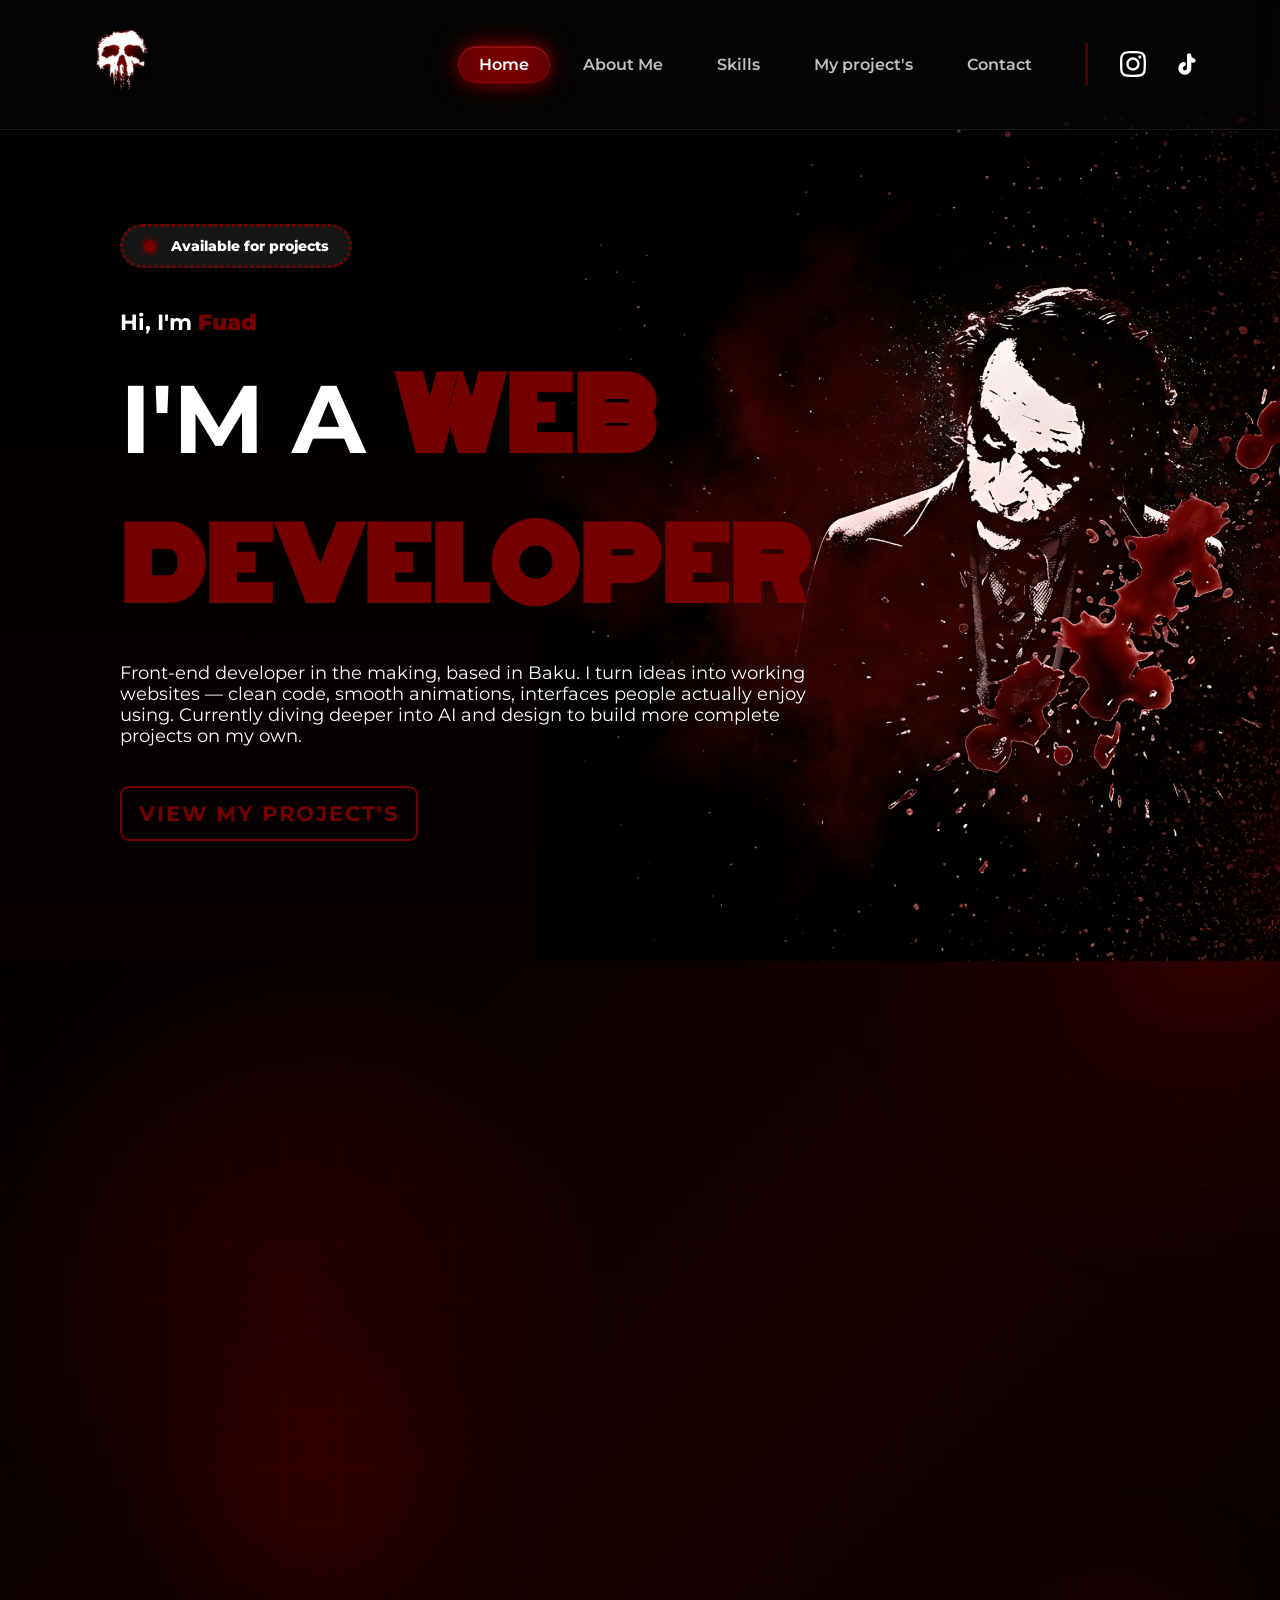
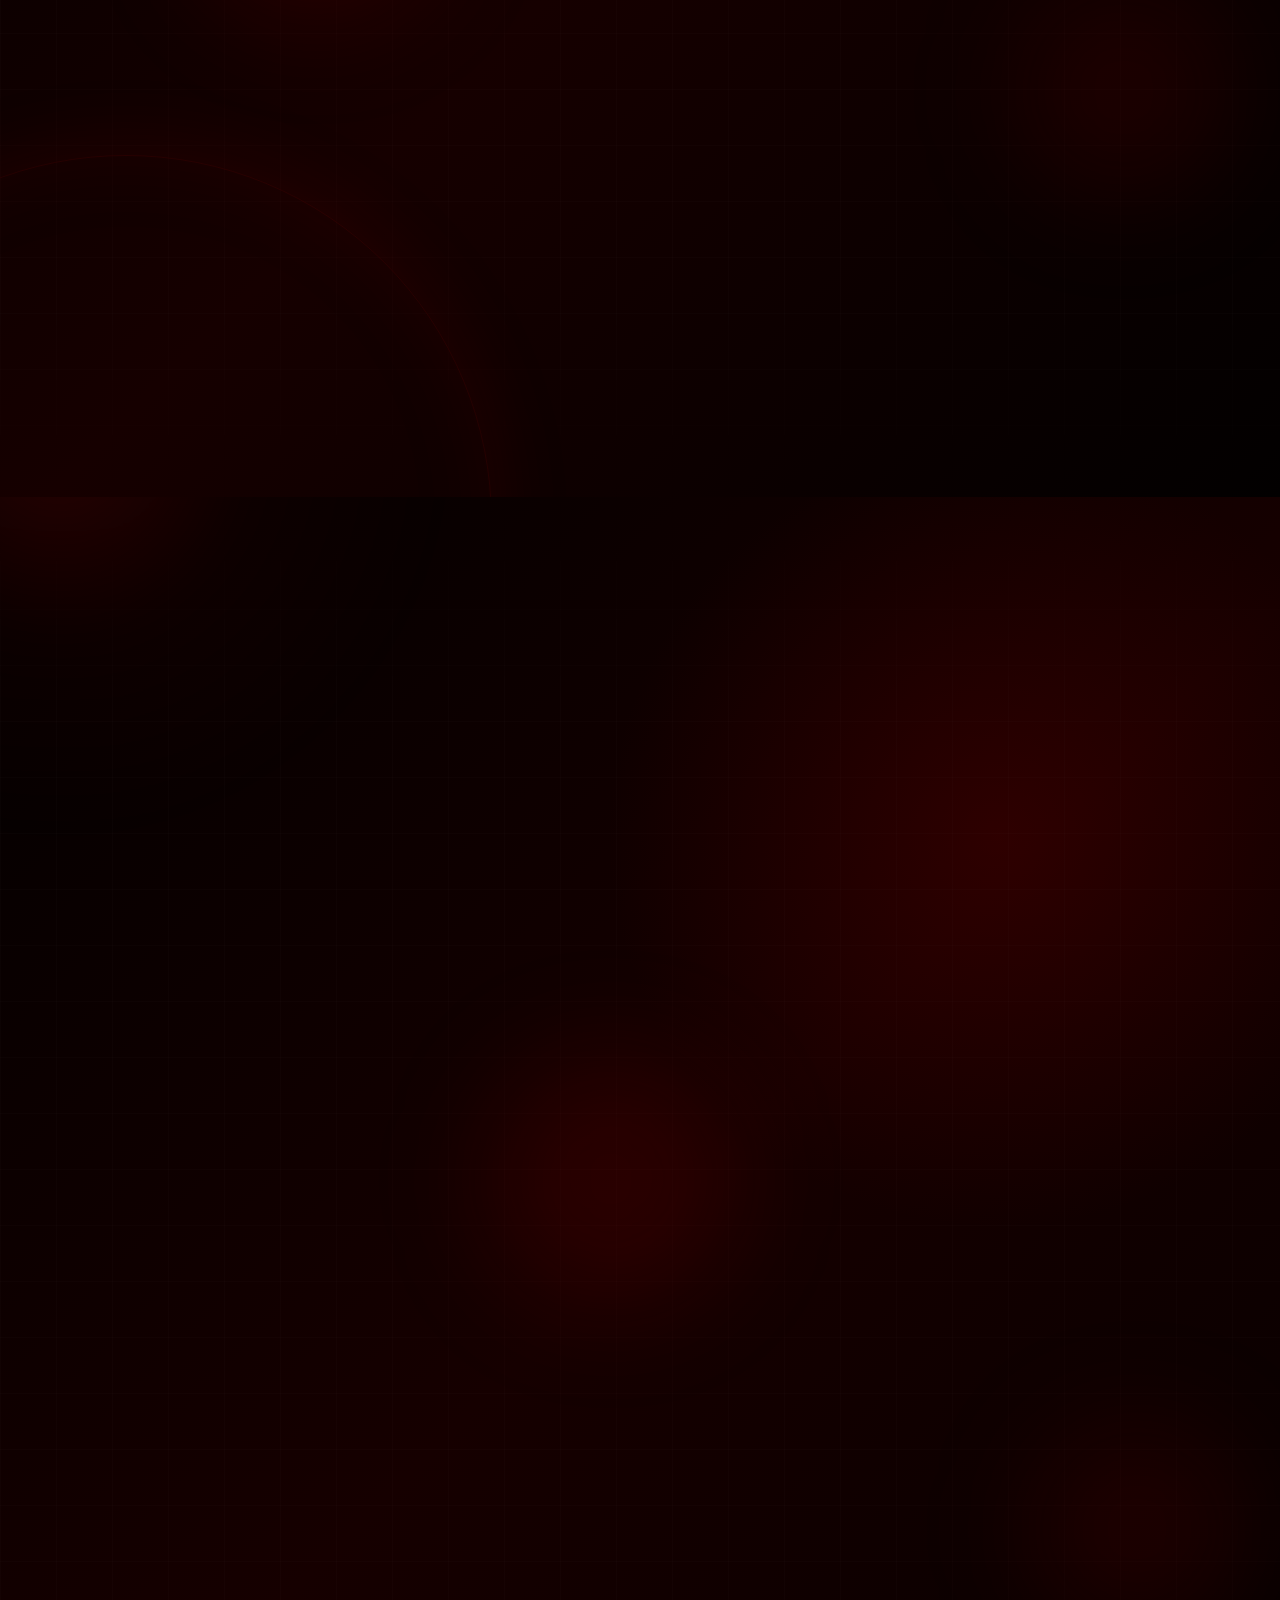
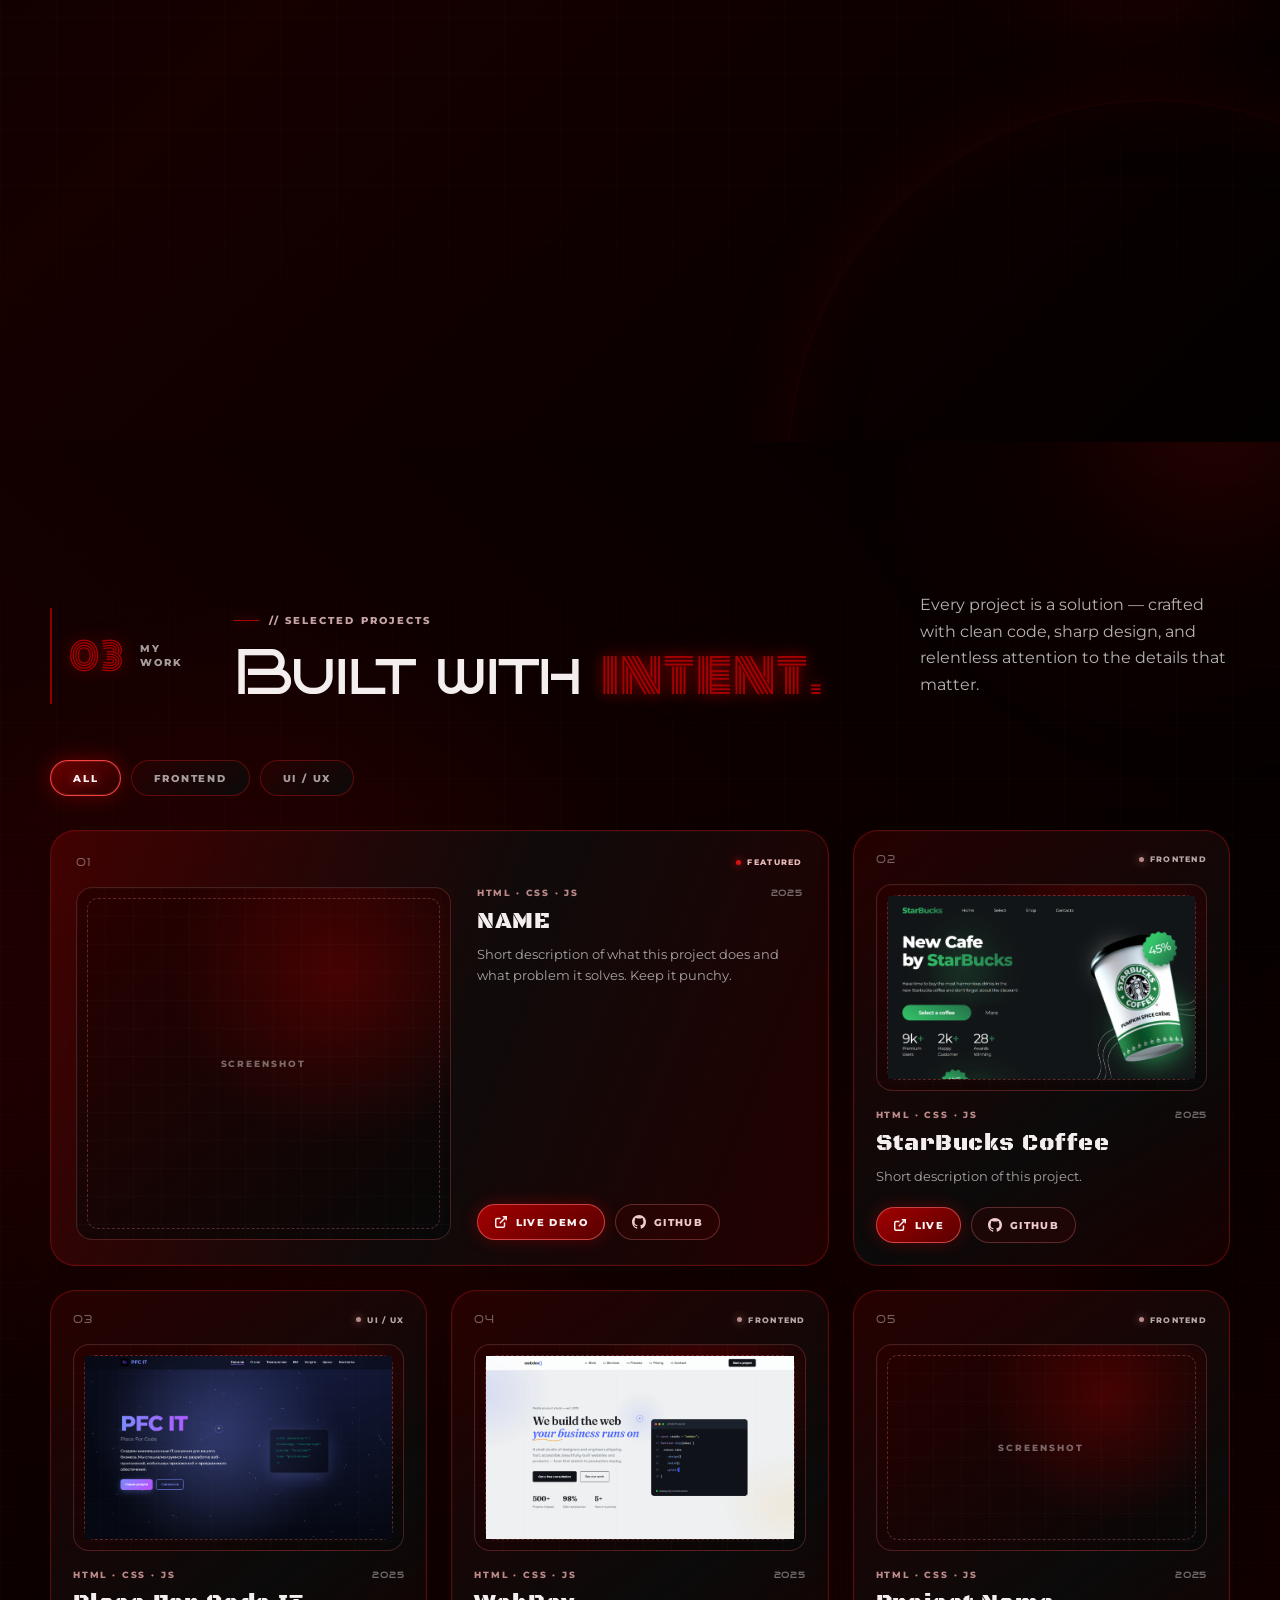
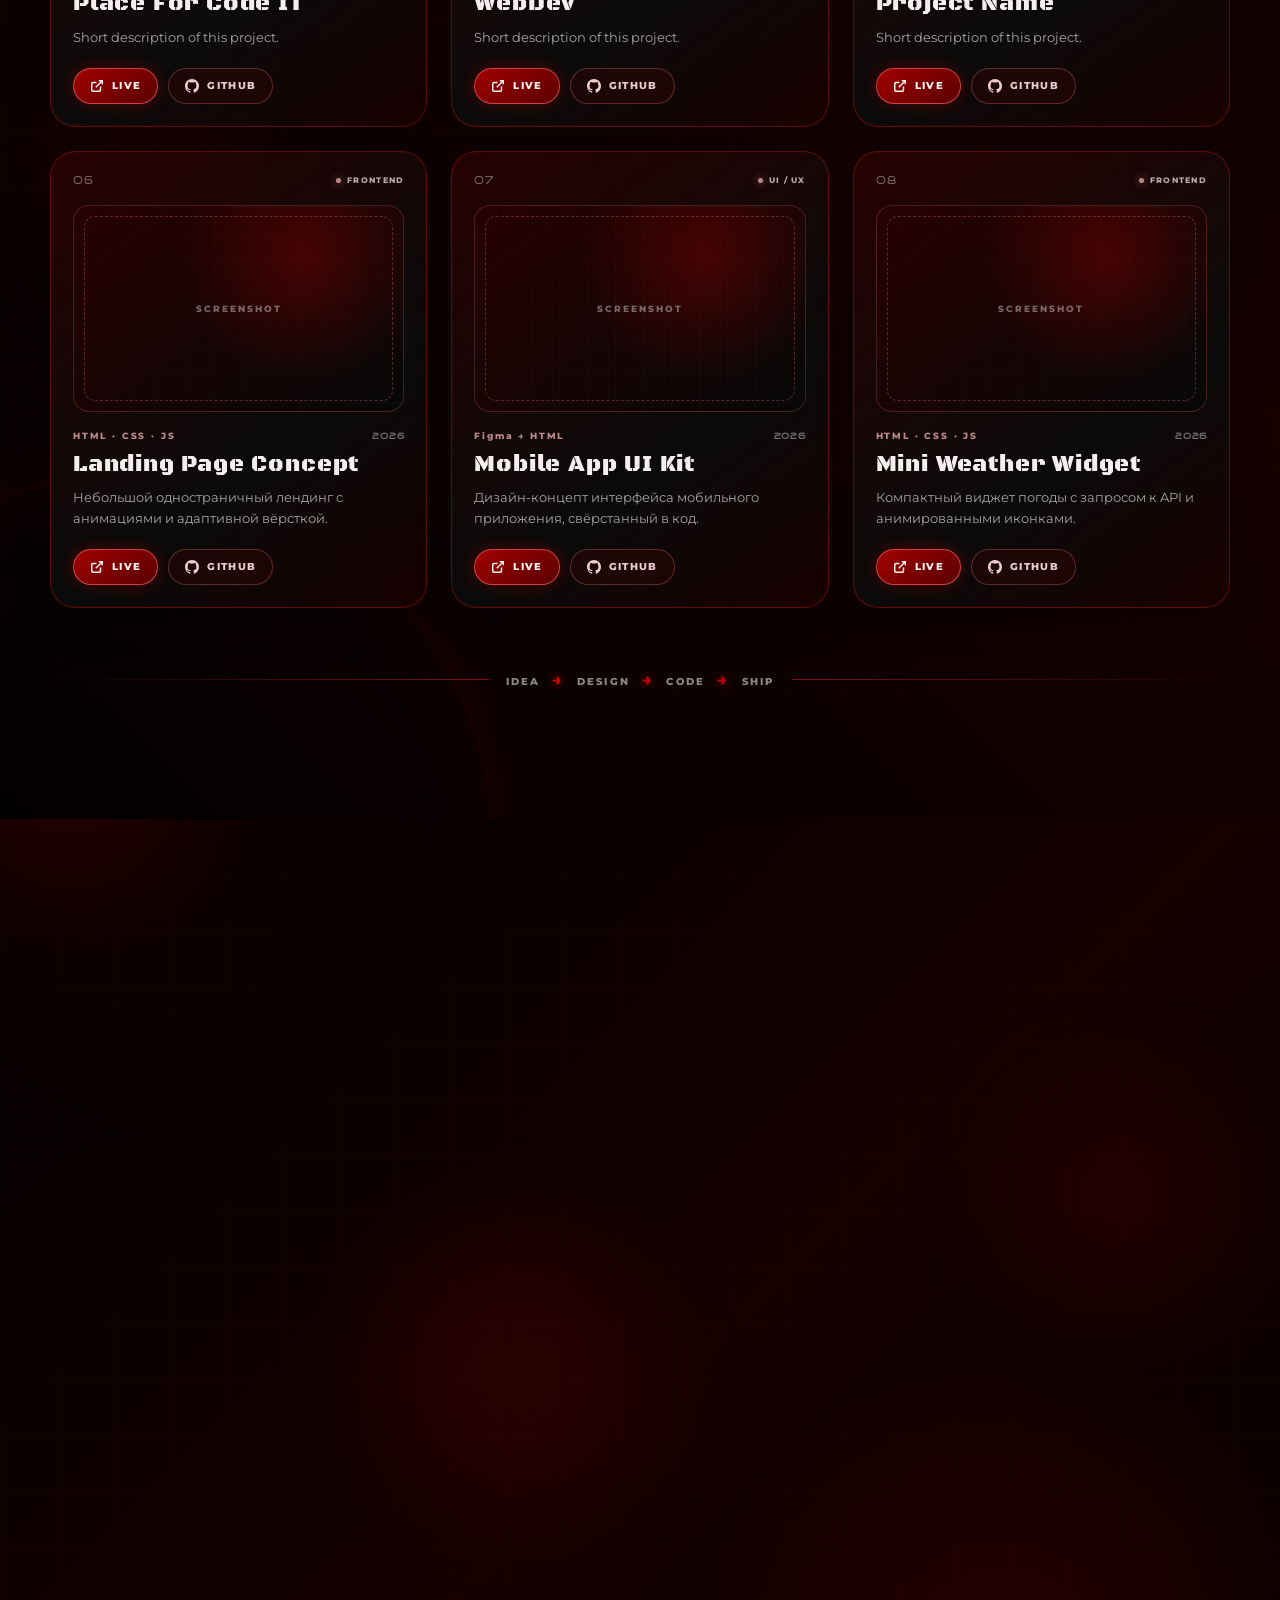
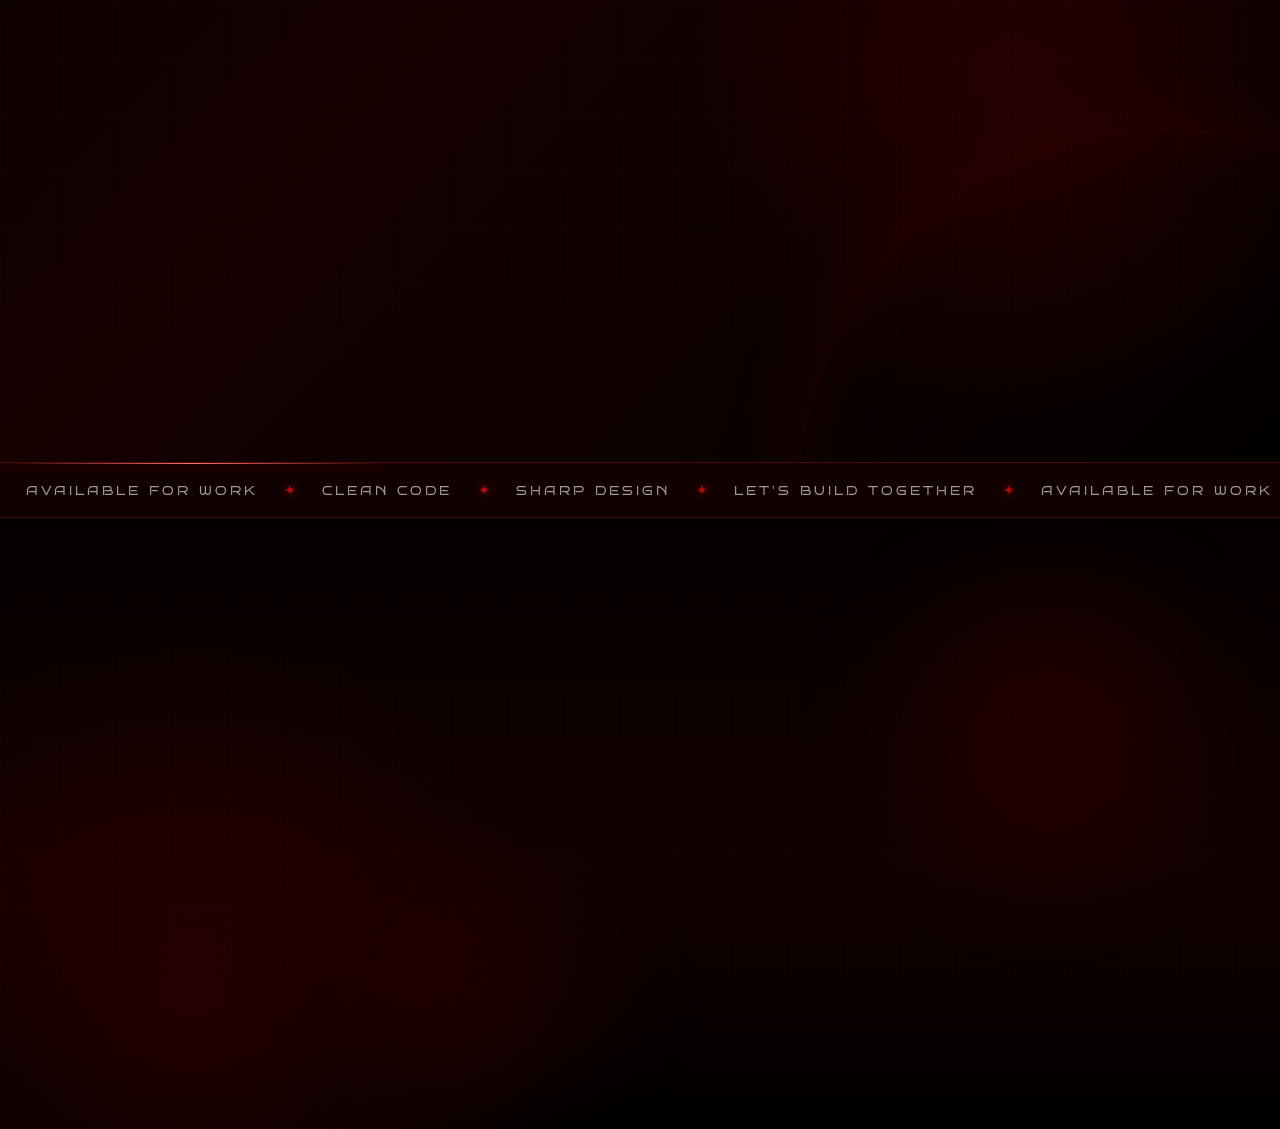
==== index.html @ 5684eac5 "+1 project" ====
<!DOCTYPE html>
<html lang="en">
<head>
    <meta charset="UTF-8">
    <script>
        (function(){
            try{
                var t = localStorage.getItem('site-theme');
                if(t === 'light') document.documentElement.classList.add('light-theme');
            }catch(e){}
        })();
    </script>
    <meta name="viewport" content="width=device-width, initial-scale=1.0">
    <link rel="stylesheet" href="style/index.css">
    <link rel="stylesheet" href="style/lang-switch.css">
    <link rel="stylesheet" href="style/theme-toggle.css">
    <link rel="icon" href="public/logo-h-no-bg-preview (carve.photos).png">
    <title>Fuad Alizade — Portfolio</title>
</head>
<body>
    <div class="cursor-ring is-hidden" aria-hidden="true"></div>
    <div class="cursor-dot is-hidden" aria-hidden="true"></div>

    <!-- HEADER -->
    <header>
        <div class="container">
            <div class="header-logo">
                <a href="#">
                    <img src="public/cherep (1).png" alt="Logo">
                </a>
            </div>
            <div class="header-links">
                <nav class="header-nav">
                    <ul>
                        <li><a href="#" class="nav-link active" data-i18n="nav.home">Home</a></li>
                        <li><a href="#about" class="nav-link" data-i18n="nav.about">About Me</a></li>
                        <li><a href="#skills" class="nav-link" data-i18n="nav.skills">Skills</a></li>
                        <li><a href="#projects" class="nav-link" data-i18n="nav.projects">My project's</a></li>
                        <li><a href="#contact" class="nav-link" data-i18n="nav.contact">Contact</a></li>
                    </ul>
                </nav>
                <div class="header-line"></div>

                <div class="header-sosial-media">
                    <a class="social-icon instagram" href="https://www.instagram.com/fuadws_aw/" aria-label="Instagram"></a>
                    <a class="social-icon tiktok" href="https://www.tiktok.com/@fuaddws_ws" aria-label="TikTok"></a>
                </div>
            </div>
            <!-- Burger button — mobile only -->
            <button class="burger" aria-label="Open menu" aria-expanded="false" aria-controls="mobile-drawer">
                <span class="burger__bar"></span>
                <span class="burger__bar"></span>
                <span class="burger__bar"></span>
            </button>
        </div>
    </header>

    <!-- Mobile backdrop -->
    <div class="mob-backdrop" aria-hidden="true"></div>

    <!-- Mobile drawer -->
    <nav id="mobile-drawer" class="mob-drawer" aria-label="Mobile navigation" aria-hidden="true">
        <!-- Drawer top: logo + name -->
        <div class="mob-drawer__head">
            <img src="public/cherep (1).png" alt="Logo" class="mob-drawer__logo">
            <div class="mob-drawer__identity">
                <span class="mob-drawer__name">FUAD ALIZADE</span>
                <span class="mob-drawer__role" data-i18n="role.webdev">WEB DEVELOPER</span>
            </div>
            <button class="mob-drawer__close" aria-label="Close menu">
                <span></span><span></span>
            </button>
        </div>

        <!-- Laser separator -->
        <div class="mob-drawer__sep" aria-hidden="true"></div>


        <!-- Nav links -->
        <ul class="mob-drawer__nav">
            <li><a href="#" class="mob-nav-link active" data-label="01" data-i18n="nav.home">Home</a></li>
            <li><a href="#about" class="mob-nav-link" data-label="02" data-i18n="nav.about">About Me</a></li>
            <li><a href="#skills" class="mob-nav-link" data-label="03" data-i18n="nav.skills">Skills</a></li>
            <li><a href="#projects" class="mob-nav-link" data-label="04" data-i18n="nav.projects">My Projects</a></li>
            <li><a href="#contact" class="mob-nav-link" data-label="05" data-i18n="nav.contact">Contact</a></li>
        </ul>

        <!-- Laser separator -->
        <div class="mob-drawer__sep" aria-hidden="true"></div>

        <!-- Socials -->
        <div class="mob-drawer__socials">
            <span class="mob-drawer__socials-label" data-i18n="socials.follow">FOLLOW ME</span>
            <div class="mob-drawer__socials-icons">
                <a href="https://www.instagram.com/fuadws_aw/" aria-label="Instagram" target="_blank" rel="noopener noreferrer">
                    <img src="./public/svg/instagram.svg" alt="">
                </a>
                <a href="https://www.tiktok.com/@fuaddws_ws" aria-label="TikTok" target="_blank" rel="noopener noreferrer">
                    <img src="./public/svg/tiktok.svg" alt="">
                </a>
            </div>
        </div>

        <!-- Corner decoration -->
        <div class="mob-drawer__corner" aria-hidden="true"></div>
    </nav>

    <!-- HERO SECTION -->
    <section id="home" class="im_fuad">
        <div class="container">
            <span id="available">
                <span id="red_cir"></span>
                <span data-i18n="hero.badge">Available for projects</span>
            </span>
            <div class="im_fuad_content">
                <div class="h1">
                    <p><span data-i18n="hero.greeting">Hi, I'm</span> <span id="red-text">Fuad</span></p>
                    <h1><span data-i18n="hero.role.prefix">I'M A</span> <span id="red-text" class="a" data-i18n="hero.role.title">WEB DEVELOPER</span></h1>
                </div>
                <div class="p">
                    <p data-i18n="hero.desc">
                        Front-end developer in the making, based in Baku. I turn ideas into working websites — clean code, smooth animations, interfaces people actually enjoy using. Currently diving deeper into AI and design to build more complete projects on my own.
                    </p>
                </div>
                <a href="#projects">
                    <div class="button" data-i18n="hero.btn">VIEW MY PROJECT'S</div>
                </a>
            </div>
        </div>
    </section>

    <!-- ABOUT SECTION (REDESIGNED TO MATCH SKILLS) -->
    <section id="about" class="about" aria-labelledby="about-title">
        <div class="about__grid" aria-hidden="true"></div>
        <div class="about__glow about__glow--one" aria-hidden="true"></div>
        <div class="about__glow about__glow--two" aria-hidden="true"></div>

        <div class="about__inner">
            <!-- Section Header -->
            <div class="about__heading about-reveal">
                <div class="about__chapter" aria-hidden="true">
                    <span>01</span>
                    <span data-i18n-html="about.chapter.title">ABOUT<br>ME</span>
                </div>

                <div class="about__heading-copy">
                    <p class="about__eyebrow"><i></i><span data-i18n="about.eyebrow">// BIOGRAPHY</span></p>
                    <h2 id="about-title" data-i18n-html="about.h2">Design, code <span>& craft.</span></h2>
                </div>

                <p class="about__intro" data-i18n="about.intro">
                    Passionate web developer focused on crafting highly interactive, modern, and visually striking interfaces with performance in mind.
                </p>
            </div>

            <!-- Showcase Grid -->
            <div class="about__showcase">
                <!-- Main Bio / Profile Reactor -->
                <article class="about__profile-card about-reveal" aria-label="Fuad's Profile Card">
                    <div class="about__profile-bar">
                        <span class="about__profile-name"><i></i>FUAD ALIZADE</span>
                        <span class="about__profile-status"><i></i><span data-i18n="status.online">ONLINE</span></span>
                    </div>

                    <div class="about__profile-body">
                        <div class="about__avatar-wrapper" aria-hidden="true">
                            <span class="about__orbit about__orbit--outer"><i></i></span>
                            <span class="about__orbit about__orbit--inner"><i></i></span>
                            <div class="about__avatar-img">
                                <img src="public/WhatsApp Image 2026-09-16 at 22.43.21.jpeg" alt="Fuad Alizade">
                            </div>
                        </div>

                        <div class="about__bio-text">
                            <h3 data-i18n-html="about.bio.h3">Hello, I'm <span>Fuad Alizade</span></h3>
                            <p data-i18n="about.bio.p">
                                I build digital products with clean structure, responsive design, and smooth interactions.
                                From frontend design systems to dynamic backend features, I focus on turning complex challenges into seamless experiences.
                            </p>
                            <div class="about__actions">
                                <a href="./assets/files/Fuad_Alizade_CV.pdf" 
                                download="Fuad_Alizade_CV.pdf"
                                class="about__btn about__btn--primary">
                                    <img src="public/svg/down.svg" alt="">
                                    <span data-i18n="about.btn.cv">Download CV</span>
                                </a>
                                <a href="#projects" class="about__btn about__btn--secondary">
                                    <img src="public/svg/html.svg" alt="">
                                    <span data-i18n="about.btn.projects">View Projects</span>
                                </a>
                            </div>
                        </div>
                    </div>

                    <div class="about__profile-footer">
                        <span><i></i><span data-i18n="loc.baku">BAKU, AZERBAIJAN</span></span>
                        <span data-i18n="about.footer.role">FULLSTACK CREATIVE</span>
                    </div>
                </article>

                <!-- Bento Stat Cards -->
                <div class="about__bento">
                    <article class="about-card about-card--projects about-reveal">
                        <div class="about-card__top">
                            <span class="about-card__number">01</span>
                            <span class="about-card__badge" data-i18n="badge.completed">COMPLETED</span>
                        </div>
                        <div class="about-card__content">
                            <div class="about-card__stat">5+</div>
                            <h3 data-i18n="about.card1.title">TOTAL PROJECTS</h3>
                            <p data-i18n="about.card1.desc">Innovative web solutions crafted with high attention to performance.</p>
                        </div>
                        <div class="about-card__icon">
                            <img src="./public/code.png" alt="Projects Code Icon">
                        </div>
                    </article>

                    <article class="about-card about-card--certs about-reveal">
                        <div class="about-card__top">
                            <span class="about-card__number">02</span>
                            <span class="about-card__badge" data-i18n="badge.verified">VERIFIED</span>
                        </div>
                        <div class="about-card__content">
                            <div class="about-card__stat">1+</div>
                            <h3 data-i18n="about.card2.title">CERTIFICATES</h3>
                            <p data-i18n="about.card2.desc">Validated technical skills and specialized training milestones.</p>
                        </div>
                        <div class="about-card__icon">
                            <img src="./public/dsotij.png" alt="Certificate Icon">
                        </div>
                    </article>

                    <article class="about-card about-card--exp about-reveal">
                        <div class="about-card__top">
                            <span class="about-card__number">03</span>
                            <span class="about-card__badge" data-i18n="badge.active">ACTIVE</span>
                        </div>
                        <div class="about-card__content">
                            <div class="about-card__stat">2+</div>
                            <h3 data-i18n="about.card3.title">YEARS EXPERIENCE</h3>
                            <p data-i18n="about.card3.desc">Continuous learning journey building real-world applications.</p>
                        </div>
                        <div class="about-card__icon">
                            <img src="./public/global-distribution.png" alt="Experience Icon">
                        </div>
                    </article>

                    <article class="about-card about-card--focus about-reveal">
                        <div class="about-card__top">
                            <span class="about-card__number">04</span>
                            <span class="about-card__badge" data-i18n="badge.corefocus">CORE FOCUS</span>
                        </div>
                        <div class="about-card__content">
                            <div class="about-card__stat">100%</div>
                            <h3 data-i18n="about.card4.title">UI / UX CRAFT</h3>
                            <p data-i18n="about.card4.desc">Driven by pixel precision, dark aesthetics, and seamless user flow.</p>
                        </div>
                        <span class="about-card__pulse-line" aria-hidden="true"></span>
                    </article>
                </div>
            </div>

            <!-- Closing Bar -->
            <div class="about__closing about-reveal">
                <span class="about__closing-line" aria-hidden="true"></span>
                <p><span data-i18n="about.closing.1">PASSION FOR DETAIL</span> <i>→</i> <span data-i18n="about.closing.2">PERFECT EXECUTION</span></p>
                <span class="about__closing-line" aria-hidden="true"></span>
            </div>
        </div>
    </section>

    <!-- SKILLS SECTION -->
    <section id="skills" class="skills" aria-labelledby="skills-title">
        <div class="skills__grid" aria-hidden="true"></div>
        <div class="skills__glow skills__glow--one" aria-hidden="true"></div>
        <div class="skills__glow skills__glow--two" aria-hidden="true"></div>

        <div class="skills__inner">
            <div class="skills__heading skills-reveal">
                <div class="skills__chapter" aria-hidden="true">
                    <span>02</span>
                    <span data-i18n-html="skills.chapter.title">MY<br>SKILLS</span>
                </div>

                <div class="skills__heading-copy">
                    <p class="skills__eyebrow"><i></i><span data-i18n="skills.eyebrow">// MY ARSENAL</span></p>
                    <h2 id="skills-title" data-i18n-html="skills.h2">Code with a <span>pulse.</span></h2>
                </div>

                <p class="skills__intro" data-i18n="skills.intro">
                    I blend clean frontend code, sharp visual thinking and AI-powered workflows
                    to turn an idea into an experience people remember.
                </p>
            </div>

            <div class="skills__showcase">
                <article class="skills__reactor skills-reveal" aria-label="Fuad's creative coding core">
                    <div class="skills__reactor-bar">
                        <span class="skills__reactor-name"><i></i>FUAD.DEV</span>
                        <span class="skills__reactor-status"><i></i><span data-i18n="skills.reactor.status">BUILD MODE</span></span>
                    </div>

                    <div class="skills__reactor-visual" aria-hidden="true">
                        <span class="skills__orbit skills__orbit--outer"><i></i></span>
                        <span class="skills__orbit skills__orbit--middle"><i></i></span>
                        <span class="skills__orbit skills__orbit--inner"><i></i></span>
                        <span class="skills__crosshair skills__crosshair--horizontal"></span>
                        <span class="skills__crosshair skills__crosshair--vertical"></span>
                        <div class="skills__core">
                            <span data-i18n="skills.core.creative">CREATIVE</span>
                            <strong data-i18n="skills.core.core">CORE</strong>
                            <small data-i18n="skills.core.small">always evolving</small>
                        </div>
                    </div>

                    <div class="skills__reactor-copy">
                        <p data-i18n="skills.reactor.copy">Making every pixel count.</p>
                        <span data-i18n="skills.reactor.tags">DESIGN <i>×</i> CODE <i>×</i> CURIOSITY</span>
                    </div>

                    <div class="skills__reactor-footer">
                        <span><i></i><span data-i18n="hero.badge">AVAILABLE FOR PROJECTS</span></span>
                        <span>EST. 2025</span>
                    </div>
                </article>

                <div class="skills__bento">
                    <article class="skill-card skill-card--frontend skills-reveal">
                        <div class="skill-card__top">
                            <span class="skill-card__number">01</span>
                            <span class="skill-card__state"><i></i><span data-i18n="badge.core">CORE</span></span>
                        </div>
                        <span class="skill-card__ghost" aria-hidden="true">&lt;/&gt;</span>
                        <div class="skill-card__content">
                            <p class="skill-card__eyebrow" data-i18n="skill.frontend.eyebrow">FRONTEND FOUNDATION</p>
                            <h3 data-i18n-html="skill.frontend.h3">Frontend built<br>to <span>feel alive.</span></h3>
                            <p class="skill-card__description" data-i18n="skill.frontend.desc">Semantic, responsive interfaces with a strong eye for the details.</p>
                        </div>
                        <ul class="skill-card__tags" aria-label="Frontend technologies">
                            <li>HTML</li>
                            <li>CSS</li>
                            <li>JAVASCRIPT</li>
                        </ul>
                    </article>

                    <article class="skill-card skill-card--javascript skills-reveal">
                        <div class="skill-card__top">
                            <span class="skill-card__number">02</span>
                            <span class="skill-card__mark">{ }</span>
                        </div>
                        <div class="skill-card__content">
                            <p class="skill-card__eyebrow" data-i18n="skill.js.eyebrow">INTERACTION</p>
                            <h3>JavaScript</h3>
                            <p class="skill-card__description" data-i18n="skill.js.desc">Adding motion, logic and those little moments that make a site click.</p>
                        </div>
                        <span class="skill-card__pulse-line" aria-hidden="true"></span>
                    </article>

                    <article class="skill-card skill-card--react skills-reveal">
                        <div class="skill-card__top">
                            <span class="skill-card__number">03</span>
                            <span class="skill-card__state"><i></i><span data-i18n="badge.active">ACTIVE</span></span>
                        </div>
                        <div class="skill-card__atom" aria-hidden="true"><i></i><i></i><i></i><b></b></div>
                        <div class="skill-card__content">
                            <p class="skill-card__eyebrow" data-i18n="skill.react.eyebrow">MODERN STACK</p>
                            <h3>React <span>+</span> Next.js</h3>
                            <p class="skill-card__description" data-i18n="skill.react.desc">Component-first web experiences built to scale with the idea.</p>
                        </div>
                    </article>

                    <article class="skill-card skill-card--ai skills-reveal">
                        <div class="skill-card__top">
                            <span class="skill-card__number">04</span>
                            <span class="skill-card__mark">✦</span>
                        </div>
                        <div class="skill-card__ai-spark" aria-hidden="true"><i></i><i></i><i></i></div>
                        <div class="skill-card__content">
                            <p class="skill-card__eyebrow" data-i18n="skill.ai.eyebrow">SMART WORKFLOW</p>
                            <h3 data-i18n-html="skill.ai.h3">AI tools,<br><span>real taste.</span></h3>
                            <p class="skill-card__description" data-i18n="skill.ai.desc">Research, ideas and faster prototypes — guided by human judgement.</p>
                        </div>
                    </article>

                    <article class="skill-card skill-card--python skills-reveal">
                        <div class="skill-card__top">
                            <span class="skill-card__number">05</span>
                            <span class="skill-card__state skill-card__state--learning"><i></i><span data-i18n="badge.growing">GROWING</span></span>
                        </div>
                        <div class="skill-card__terminal" aria-hidden="true">
                            <span>&gt; learn()</span>
                            <span>&gt; build()</span>
                            <span>&gt; repeat<span class="skill-card__cursor">_</span></span>
                        </div>
                        <div class="skill-card__content">
                            <p class="skill-card__eyebrow" data-i18n="skill.python.eyebrow">FOUNDATIONS</p>
                            <h3>Python</h3>
                            <p class="skill-card__description" data-i18n="skill.python.desc">Exploring scripting and automation one useful project at a time.</p>
                        </div>
                    </article>

                    <article class="skill-card skill-card--craft skills-reveal">
                        <div class="skill-card__top">
                            <span class="skill-card__number">06</span>
                            <span class="skill-card__state"><i></i><span data-i18n="badge.obsession">OBSESSION</span></span>
                        </div>
                        <span class="skill-card__craft-lines" aria-hidden="true">
                            <span></span><span></span><span></span><span></span><span></span>
                        </span>
                        <div class="skill-card__content">
                            <p class="skill-card__eyebrow" data-i18n="skill.craft.eyebrow">THE EXTRA EDGE</p>
                            <h3 data-i18n-html="skill.craft.h3">UI craft <span>&amp;</span><br>responsive thinking.</h3>
                            <p class="skill-card__description" data-i18n="skill.craft.desc">Because great work should look intentional on every screen.</p>
                        </div>
                        <span class="skill-card__signature" data-i18n="skill.craft.signature">DETAILS MATTER</span>
                    </article>
                </div>
            </div>

            <div class="skills__closing skills-reveal">
                <span class="skills__closing-line" aria-hidden="true"></span>
                <p><span data-i18n="skills.closing.1">FROM IDEA</span> <i>→</i> <span data-i18n="skills.closing.2">TO INTERFACE</span></p>
                <span class="skills__closing-line" aria-hidden="true"></span>
            </div>
        </div>
    </section>

    <!-- PROJECTS SECTION -->
    <section id="projects" class="projects" aria-labelledby="projects-title">
        <div class="projects__grid" aria-hidden="true"></div>
        <div class="projects__glow projects__glow--one" aria-hidden="true"></div>
        <div class="projects__glow projects__glow--two" aria-hidden="true"></div>

        <div class="projects__inner">
            <!-- Section Heading -->
            <div class="projects__heading projects-reveal">
                <div class="projects__chapter" aria-hidden="true">
                    <span>03</span>
                    <span data-i18n-html="projects.chapter.title">MY<br>WORK</span>
                </div>

                <div class="projects__heading-copy">
                    <p class="projects__eyebrow"><i></i><span data-i18n="projects.eyebrow">// SELECTED PROJECTS</span></p>
                    <h2 id="projects-title" data-i18n-html="projects.h2">Built with <span>intent.</span></h2>
                </div>

                <p class="projects__intro" data-i18n="projects.intro">
                    Every project is a solution — crafted with clean code, sharp design, and relentless attention to the details that matter.
                </p>
            </div>

            <!-- Filter Bar -->
            <div class="projects__filters projects-reveal" role="group" aria-label="Filter projects">
                <button class="proj-filter active" data-filter="all" data-i18n="filter.all">ALL</button>
                <button class="proj-filter" data-filter="frontend" data-i18n="filter.frontend">FRONTEND</button>
                <button class="proj-filter" data-filter="ui" data-i18n="filter.ui">UI / UX</button>
            </div>

            <!-- Cards grid -->
            <div class="projects__bento">

                <!-- ── FEATURED card (big) ── -->
                <article class="proj-card proj-card--featured projects-reveal" data-category="fullstack" aria-label="Featured project">
                    <div class="proj-card__label">
                        <span class="proj-card__number">01</span>
                        <span class="proj-card__badge"><i></i><span data-i18n="badge.featured">FEATURED</span></span>
                    </div>

                    <div class="proj-card__thumb" aria-hidden="true">
                        <!-- Replace src with your screenshot -->
                        <div class="proj-card__thumb-placeholder">
                            <span data-i18n="projects.screenshot">
                                SCREENSHOT
                            </span>
                        </div>
                        <div class="proj-card__scan" aria-hidden="true"></div>
                    </div>

                    <div class="proj-card__body">
                        <div class="proj-card__meta">
                            <span class="proj-card__stack">HTML · CSS · JS</span>
                            <span class="proj-card__year">2025</span>
                        </div>
                        <h3 data-i18n="projects.featured.name">NAME</h3>
                        <p data-i18n="projects.featured.desc">Short description of what this project does and what problem it solves. Keep it punchy.</p>
                        <div class="proj-card__actions">
                            <a href="" class="proj-card__btn proj-card__btn--primary" target="_blank" rel="noopener">
                                <svg width="14" height="14" viewBox="0 0 24 24" fill="none" stroke="currentColor" stroke-width="2.5"><path d="M18 13v6a2 2 0 0 1-2 2H5a2 2 0 0 1-2-2V8a2 2 0 0 1 2-2h6"/><polyline points="15 3 21 3 21 9"/><line x1="10" y1="14" x2="21" y2="3"/></svg>
                                <span data-i18n="btn.livedemo">Live Demo</span>
                            </a>
                            <a href="" class="proj-card__btn proj-card__btn--ghost" target="_blank" rel="noopener">
                                <svg width="14" height="14" viewBox="0 0 24 24" fill="currentColor"><path d="M12 0C5.37 0 0 5.37 0 12c0 5.3 3.438 9.8 8.205 11.385.6.113.82-.258.82-.577 0-.285-.01-1.04-.015-2.04-3.338.724-4.042-1.61-4.042-1.61-.546-1.385-1.335-1.755-1.335-1.755-1.087-.744.084-.729.084-.729 1.205.084 1.838 1.236 1.838 1.236 1.07 1.835 2.809 1.305 3.495.998.108-.776.417-1.305.76-1.605-2.665-.3-5.466-1.332-5.466-5.93 0-1.31.465-2.38 1.235-3.22-.135-.303-.54-1.523.105-3.176 0 0 1.005-.322 3.3 1.23.96-.267 1.98-.399 3-.405 1.02.006 2.04.138 3 .405 2.28-1.552 3.285-1.23 3.285-1.23.645 1.653.24 2.873.12 3.176.765.84 1.23 1.91 1.23 3.22 0 4.61-2.805 5.625-5.475 5.92.42.36.81 1.096.81 2.22 0 1.606-.015 2.896-.015 3.286 0 .315.21.69.825.57C20.565 21.795 24 17.295 24 12c0-6.63-5.37-12-12-12z"/></svg>
                                GitHub
                            </a>
                        </div>
                    </div>
                </article>

                <!-- ── Regular card 02 ── -->
                <article class="proj-card projects-reveal" data-category="frontend" aria-label="Project 2">
                    <div class="proj-card__label">
                        <span class="proj-card__number">02</span>
                        <span class="proj-card__badge proj-card__badge--dim"><i></i><span data-i18n="filter.frontend">FRONTEND</span></span>
                    </div>
                    <div class="proj-card__thumb" aria-hidden="true">
                        <div class="proj-card__thumb-placeholder"><span>
                            <img src="./public/StarBucks-Coffee_Project.png" alt="">
                        </span></div>
                        <div class="proj-card__scan"></div>
                    </div>
                    <div class="proj-card__body">
                        <div class="proj-card__meta">
                            <span class="proj-card__stack">HTML · CSS · JS</span>
                            <span class="proj-card__year">2025</span>
                        </div>
                        <h3>StarBucks Coffee</h3>
                        <p data-i18n="projects.card.desc.generic">Short description of this project.</p>
                        <div class="proj-card__actions">
                            <a href="https://star-bucks-coffee.vercel.app" class="proj-card__btn proj-card__btn--primary" target="_blank" rel="noopener">
                                <svg width="14" height="14" viewBox="0 0 24 24" fill="none" stroke="currentColor" stroke-width="2.5"><path d="M18 13v6a2 2 0 0 1-2 2H5a2 2 0 0 1-2-2V8a2 2 0 0 1 2-2h6"/><polyline points="15 3 21 3 21 9"/><line x1="10" y1="14" x2="21" y2="3"/></svg>
                                <span data-i18n="btn.live">Live</span>
                            </a>
                            <a href="https://github.com/fuad2011957/StarBucks-Coffee" class="proj-card__btn proj-card__btn--ghost" target="_blank" rel="noopener">
                                <svg width="14" height="14" viewBox="0 0 24 24" fill="currentColor"><path d="M12 0C5.37 0 0 5.37 0 12c0 5.3 3.438 9.8 8.205 11.385.6.113.82-.258.82-.577 0-.285-.01-1.04-.015-2.04-3.338.724-4.042-1.61-4.042-1.61-.546-1.385-1.335-1.755-1.335-1.755-1.087-.744.084-.729.084-.729 1.205.084 1.838 1.236 1.838 1.236 1.07 1.835 2.809 1.305 3.495.998.108-.776.417-1.305.76-1.605-2.665-.3-5.466-1.332-5.466-5.93 0-1.31.465-2.38 1.235-3.22-.135-.303-.54-1.523.105-3.176 0 0 1.005-.322 3.3 1.23.96-.267 1.98-.399 3-.405 1.02.006 2.04.138 3 .405 2.28-1.552 3.285-1.23 3.285-1.23.645 1.653.24 2.873.12 3.176.765.84 1.23 1.91 1.23 3.22 0 4.61-2.805 5.625-5.475 5.92.42.36.81 1.096.81 2.22 0 1.606-.015 2.896-.015 3.286 0 .315.21.69.825.57C20.565 21.795 24 17.295 24 12c0-6.63-5.37-12-12-12z"/></svg>
                                GitHub
                            </a>
                        </div>
                    </div>
                </article>

                <!-- ── Regular card 03 ── -->
                <article class="proj-card projects-reveal" data-category="frontend" aria-label="Project 3">
                    <div class="proj-card__label">
                        <span class="proj-card__number">03</span>
                        <span class="proj-card__badge proj-card__badge--dim"><i></i><span data-i18n="filter.ui">UI / UX</span></span>
                    </div>
                    <div class="proj-card__thumb" aria-hidden="true">
                        <div class="proj-card__thumb-placeholder"><span><img src="./public/PFC_IT.png" alt=""></span></div>
                        <div class="proj-card__scan"></div>
                    </div>
                    <div class="proj-card__body">
                        <div class="proj-card__meta">
                            <span class="proj-card__stack">HTML · CSS · JS</span>
                            <span class="proj-card__year">2025</span>
                        </div>
                        <h3>Place For Code IT</h3>
                        <p data-i18n="projects.card.desc.generic">Short description of this project.</p>
                        <div class="proj-card__actions">
                            <a href="https://place-for-code-it-company.vercel.app" class="proj-card__btn proj-card__btn--primary" target="_blank" rel="noopener">
                                <svg width="14" height="14" viewBox="0 0 24 24" fill="none" stroke="currentColor" stroke-width="2.5"><path d="M18 13v6a2 2 0 0 1-2 2H5a2 2 0 0 1-2-2V8a2 2 0 0 1 2-2h6"/><polyline points="15 3 21 3 21 9"/><line x1="10" y1="14" x2="21" y2="3"/></svg>
                                <span data-i18n="btn.live">Live</span>
                            </a>
                            <a href="https://github.com/fuad2011957/Place-For-Code-IT-Company" class="proj-card__btn proj-card__btn--ghost" target="_blank" rel="noopener">
                                <svg width="14" height="14" viewBox="0 0 24 24" fill="currentColor"><path d="M12 0C5.37 0 0 5.37 0 12c0 5.3 3.438 9.8 8.205 11.385.6.113.82-.258.82-.577 0-.285-.01-1.04-.015-2.04-3.338.724-4.042-1.61-4.042-1.61-.546-1.385-1.335-1.755-1.335-1.755-1.087-.744.084-.729.084-.729 1.205.084 1.838 1.236 1.838 1.236 1.07 1.835 2.809 1.305 3.495.998.108-.776.417-1.305.76-1.605-2.665-.3-5.466-1.332-5.466-5.93 0-1.31.465-2.38 1.235-3.22-.135-.303-.54-1.523.105-3.176 0 0 1.005-.322 3.3 1.23.96-.267 1.98-.399 3-.405 1.02.006 2.04.138 3 .405 2.28-1.552 3.285-1.23 3.285-1.23.645 1.653.24 2.873.12 3.176.765.84 1.23 1.91 1.23 3.22 0 4.61-2.805 5.625-5.475 5.92.42.36.81 1.096.81 2.22 0 1.606-.015 2.896-.015 3.286 0 .315.21.69.825.57C20.565 21.795 24 17.295 24 12c0-6.63-5.37-12-12-12z"/></svg>
                                GitHub
                            </a>
                        </div>
                    </div>
                </article>
                <article class="proj-card projects-reveal" data-category="frontend" aria-label="Project 3">
                    <div class="proj-card__label">
                        <span class="proj-card__number">04</span>
                        <span class="proj-card__badge proj-card__badge--dim"><i></i><span data-i18n="filter.frontend">UI / UX</span></span>
                    </div>
                    <div class="proj-card__thumb" aria-hidden="true">
                        <div class="proj-card__thumb-placeholder"><span><img src="./public/WebDev.png" alt=""></span></div>
                        <div class="proj-card__scan"></div>
                    </div>
                    <div class="proj-card__body">
                        <div class="proj-card__meta">
                            <span class="proj-card__stack">HTML · CSS · JS</span>
                            <span class="proj-card__year">2025</span>
                        </div>
                        <h3>WebDev</h3>
                        <p data-i18n="projects.card.desc.generic">Short description of this project.</p>
                        <div class="proj-card__actions">
                            <a href="https://web-dev-site-lime.vercel.app" class="proj-card__btn proj-card__btn--primary" target="_blank" rel="noopener">
                                <svg width="14" height="14" viewBox="0 0 24 24" fill="none" stroke="currentColor" stroke-width="2.5"><path d="M18 13v6a2 2 0 0 1-2 2H5a2 2 0 0 1-2-2V8a2 2 0 0 1 2-2h6"/><polyline points="15 3 21 3 21 9"/><line x1="10" y1="14" x2="21" y2="3"/></svg>
                                <span data-i18n="btn.live">Live</span>
                            </a>
                            <a href="https://github.com/fuad2011957/WebDev" class="proj-card__btn proj-card__btn--ghost" target="_blank" rel="noopener">
                                <svg width="14" height="14" viewBox="0 0 24 24" fill="currentColor"><path d="M12 0C5.37 0 0 5.37 0 12c0 5.3 3.438 9.8 8.205 11.385.6.113.82-.258.82-.577 0-.285-.01-1.04-.015-2.04-3.338.724-4.042-1.61-4.042-1.61-.546-1.385-1.335-1.755-1.335-1.755-1.087-.744.084-.729.084-.729 1.205.084 1.838 1.236 1.838 1.236 1.07 1.835 2.809 1.305 3.495.998.108-.776.417-1.305.76-1.605-2.665-.3-5.466-1.332-5.466-5.93 0-1.31.465-2.38 1.235-3.22-.135-.303-.54-1.523.105-3.176 0 0 1.005-.322 3.3 1.23.96-.267 1.98-.399 3-.405 1.02.006 2.04.138 3 .405 2.28-1.552 3.285-1.23 3.285-1.23.645 1.653.24 2.873.12 3.176.765.84 1.23 1.91 1.23 3.22 0 4.61-2.805 5.625-5.475 5.92.42.36.81 1.096.81 2.22 0 1.606-.015 2.896-.015 3.286 0 .315.21.69.825.57C20.565 21.795 24 17.295 24 12c0-6.63-5.37-12-12-12z"/></svg>
                                GitHub
                            </a>
                        </div>
                    </div>
                </article>

            

                <!-- ── Regular card 05 ── -->
                <article class="proj-card projects-reveal" data-category="frontend" aria-label="Project 5">
                    <div class="proj-card__label">
                        <span class="proj-card__number">05</span>
                        <span class="proj-card__badge proj-card__badge--dim"><i></i><span data-i18n="filter.frontend">FRONTEND</span></span>
                    </div>
                    <div class="proj-card__thumb" aria-hidden="true">
                        <div class="proj-card__thumb-placeholder"><span data-i18n="projects.screenshot">SCREENSHOT</span></div>
                        <div class="proj-card__scan"></div>
                    </div>
                    <div class="proj-card__body">
                        <div class="proj-card__meta">
                            <span class="proj-card__stack">HTML · CSS · JS</span>
                            <span class="proj-card__year">2025</span>
                        </div>
                        <h3 data-i18n="projects.card.name.generic">Project Name</h3>
                        <p data-i18n="projects.card.desc.generic">Short description of this project.</p>
                        <div class="proj-card__actions">
                            <a href="#" class="proj-card__btn proj-card__btn--primary" target="_blank" rel="noopener">
                                <svg width="14" height="14" viewBox="0 0 24 24" fill="none" stroke="currentColor" stroke-width="2.5"><path d="M18 13v6a2 2 0 0 1-2 2H5a2 2 0 0 1-2-2V8a2 2 0 0 1 2-2h6"/><polyline points="15 3 21 3 21 9"/><line x1="10" y1="14" x2="21" y2="3"/></svg>
                                <span data-i18n="btn.live">Live</span>
                            </a>
                            <a href="#" class="proj-card__btn proj-card__btn--ghost" target="_blank" rel="noopener">
                                <svg width="14" height="14" viewBox="0 0 24 24" fill="currentColor"><path d="M12 0C5.37 0 0 5.37 0 12c0 5.3 3.438 9.8 8.205 11.385.6.113.82-.258.82-.577 0-.285-.01-1.04-.015-2.04-3.338.724-4.042-1.61-4.042-1.61-.546-1.385-1.335-1.755-1.335-1.755-1.087-.744.084-.729.084-.729 1.205.084 1.838 1.236 1.838 1.236 1.07 1.835 2.809 1.305 3.495.998.108-.776.417-1.305.76-1.605-2.665-.3-5.466-1.332-5.466-5.93 0-1.31.465-2.38 1.235-3.22-.135-.303-.54-1.523.105-3.176 0 0 1.005-.322 3.3 1.23.96-.267 1.98-.399 3-.405 1.02.006 2.04.138 3 .405 2.28-1.552 3.285-1.23 3.285-1.23.645 1.653.24 2.873.12 3.176.765.84 1.23 1.91 1.23 3.22 0 4.61-2.805 5.625-5.475 5.92.42.36.81 1.096.81 2.22 0 1.606-.015 2.896-.015 3.286 0 .315.21.69.825.57C20.565 21.795 24 17.295 24 12c0-6.63-5.37-12-12-12z"/></svg>
                                GitHub
                            </a>
                        </div>
                    </div>
                </article>

                            <!-- ── Проект 06 ── -->
            <!-- CATEGORY: frontend — поменяй на "ui", если захочешь перекинуть в UI/UX -->
            <article class="proj-card projects-reveal" data-category="frontend" aria-label="Project 6">
                <div class="proj-card__label">
                    <span class="proj-card__number">06</span>
                    <span class="proj-card__badge proj-card__badge--dim"><i></i><span data-i18n="filter.frontend">FRONTEND</span></span>
                </div>
                <div class="proj-card__thumb" aria-hidden="true">
                    <div class="proj-card__thumb-placeholder"><span data-i18n="projects.screenshot">SCREENSHOT</span></div>
                    <div class="proj-card__scan"></div>
                </div>
                <div class="proj-card__body">
                    <div class="proj-card__meta">
                        <span class="proj-card__stack">HTML · CSS · JS</span>
                        <span class="proj-card__year">2026</span>
                    </div>
                    <h3>Landing Page Concept</h3>
                    <p>Небольшой одностраничный лендинг с анимациями и адаптивной вёрсткой.</p>
                    <div class="proj-card__actions">
                        <a href="#" class="proj-card__btn proj-card__btn--primary" target="_blank" rel="noopener">
                            <svg width="14" height="14" viewBox="0 0 24 24" fill="none" stroke="currentColor" stroke-width="2.5"><path d="M18 13v6a2 2 0 0 1-2 2H5a2 2 0 0 1-2-2V8a2 2 0 0 1 2-2h6"/><polyline points="15 3 21 3 21 9"/><line x1="10" y1="14" x2="21" y2="3"/></svg>
                            <span data-i18n="btn.live">Live</span>
                        </a>
                        <a href="#" class="proj-card__btn proj-card__btn--ghost" target="_blank" rel="noopener">
                            <svg width="14" height="14" viewBox="0 0 24 24" fill="currentColor"><path d="M12 0C5.37 0 0 5.37 0 12c0 5.3 3.438 9.8 8.205 11.385.6.113.82-.258.82-.577 0-.285-.01-1.04-.015-2.04-3.338.724-4.042-1.61-4.042-1.61-.546-1.385-1.335-1.755-1.335-1.755-1.087-.744.084-.729.084-.729 1.205.084 1.838 1.236 1.838 1.236 1.07 1.835 2.809 1.305 3.495.998.108-.776.417-1.305.76-1.605-2.665-.3-5.466-1.332-5.466-5.93 0-1.31.465-2.38 1.235-3.22-.135-.303-.54-1.523.105-3.176 0 0 1.005-.322 3.3 1.23.96-.267 1.98-.399 3-.405 1.02.006 2.04.138 3 .405 2.28-1.552 3.285-1.23 3.285-1.23.645 1.653.24 2.873.12 3.176.765.84 1.23 1.91 1.23 3.22 0 4.61-2.805 5.625-5.475 5.92.42.36.81 1.096.81 2.22 0 1.606-.015 2.896-.015 3.286 0 .315.21.69.825.57C20.565 21.795 24 17.295 24 12c0-6.63-5.37-12-12-12z"/></svg>
                            GitHub
                        </a>
                    </div>
                </div>
            </article>

            <!-- ── Проект 07 ── -->
            <!-- CATEGORY: ui — поменяй на "frontend", если захочешь перекинуть -->
            <article class="proj-card projects-reveal" data-category="ui" aria-label="Project 7">
                <div class="proj-card__label">
                    <span class="proj-card__number">07</span>
                    <span class="proj-card__badge proj-card__badge--dim"><i></i><span data-i18n="filter.ui">UI / UX</span></span>
                </div>
                <div class="proj-card__thumb" aria-hidden="true">
                    <div class="proj-card__thumb-placeholder"><span data-i18n="projects.screenshot">SCREENSHOT</span></div>
                    <div class="proj-card__scan"></div>
                </div>
                <div class="proj-card__body">
                    <div class="proj-card__meta">
                        <span class="proj-card__stack">Figma → HTML</span>
                        <span class="proj-card__year">2026</span>
                    </div>
                    <h3>Mobile App UI Kit</h3>
                    <p>Дизайн-концепт интерфейса мобильного приложения, свёрстанный в код.</p>
                    <div class="proj-card__actions">
                        <a href="#" class="proj-card__btn proj-card__btn--primary" target="_blank" rel="noopener">
                            <svg width="14" height="14" viewBox="0 0 24 24" fill="none" stroke="currentColor" stroke-width="2.5"><path d="M18 13v6a2 2 0 0 1-2 2H5a2 2 0 0 1-2-2V8a2 2 0 0 1 2-2h6"/><polyline points="15 3 21 3 21 9"/><line x1="10" y1="14" x2="21" y2="3"/></svg>
                            <span data-i18n="btn.live">Live</span>
                        </a>
                        <a href="#" class="proj-card__btn proj-card__btn--ghost" target="_blank" rel="noopener">
                            <svg width="14" height="14" viewBox="0 0 24 24" fill="currentColor"><path d="M12 0C5.37 0 0 5.37 0 12c0 5.3 3.438 9.8 8.205 11.385.6.113.82-.258.82-.577 0-.285-.01-1.04-.015-2.04-3.338.724-4.042-1.61-4.042-1.61-.546-1.385-1.335-1.755-1.335-1.755-1.087-.744.084-.729.084-.729 1.205.084 1.838 1.236 1.838 1.236 1.07 1.835 2.809 1.305 3.495.998.108-.776.417-1.305.76-1.605-2.665-.3-5.466-1.332-5.466-5.93 0-1.31.465-2.38 1.235-3.22-.135-.303-.54-1.523.105-3.176 0 0 1.005-.322 3.3 1.23.96-.267 1.98-.399 3-.405 1.02.006 2.04.138 3 .405 2.28-1.552 3.285-1.23 3.285-1.23.645 1.653.24 2.873.12 3.176.765.84 1.23 1.91 1.23 3.22 0 4.61-2.805 5.625-5.475 5.92.42.36.81 1.096.81 2.22 0 1.606-.015 2.896-.015 3.286 0 .315.21.69.825.57C20.565 21.795 24 17.295 24 12c0-6.63-5.37-12-12-12z"/></svg>
                            GitHub
                        </a>
                    </div>
                </div>
            </article>

            <!-- ── Проект 08 ── -->
            <!-- CATEGORY: frontend — поменяй на "ui", если захочешь перекинуть -->
            <article class="proj-card projects-reveal" data-category="frontend" aria-label="Project 8">
                <div class="proj-card__label">
                    <span class="proj-card__number">08</span>
                    <span class="proj-card__badge proj-card__badge--dim"><i></i><span data-i18n="filter.frontend">FRONTEND</span></span>
                </div>
                <div class="proj-card__thumb" aria-hidden="true">
                    <div class="proj-card__thumb-placeholder"><span data-i18n="projects.screenshot">SCREENSHOT</span></div>
                    <div class="proj-card__scan"></div>
                </div>
                <div class="proj-card__body">
                    <div class="proj-card__meta">
                        <span class="proj-card__stack">HTML · CSS · JS</span>
                        <span class="proj-card__year">2026</span>
                    </div>
                    <h3>Mini Weather Widget</h3>
                    <p>Компактный виджет погоды с запросом к API и анимированными иконками.</p>
                    <div class="proj-card__actions">
                        <a href="#" class="proj-card__btn proj-card__btn--primary" target="_blank" rel="noopener">
                            <svg width="14" height="14" viewBox="0 0 24 24" fill="none" stroke="currentColor" stroke-width="2.5"><path d="M18 13v6a2 2 0 0 1-2 2H5a2 2 0 0 1-2-2V8a2 2 0 0 1 2-2h6"/><polyline points="15 3 21 3 21 9"/><line x1="10" y1="14" x2="21" y2="3"/></svg>
                            <span data-i18n="btn.live">Live</span>
                        </a>
                        <a href="#" class="proj-card__btn proj-card__btn--ghost" target="_blank" rel="noopener">
                            <svg width="14" height="14" viewBox="0 0 24 24" fill="currentColor"><path d="M12 0C5.37 0 0 5.37 0 12c0 5.3 3.438 9.8 8.205 11.385.6.113.82-.258.82-.577 0-.285-.01-1.04-.015-2.04-3.338.724-4.042-1.61-4.042-1.61-.546-1.385-1.335-1.755-1.335-1.755-1.087-.744.084-.729.084-.729 1.205.084 1.838 1.236 1.838 1.236 1.07 1.835 2.809 1.305 3.495.998.108-.776.417-1.305.76-1.605-2.665-.3-5.466-1.332-5.466-5.93 0-1.31.465-2.38 1.235-3.22-.135-.303-.54-1.523.105-3.176 0 0 1.005-.322 3.3 1.23.96-.267 1.98-.399 3-.405 1.02.006 2.04.138 3 .405 2.28-1.552 3.285-1.23 3.285-1.23.645 1.653.24 2.873.12 3.176.765.84 1.23 1.91 1.23 3.22 0 4.61-2.805 5.625-5.475 5.92.42.36.81 1.096.81 2.22 0 1.606-.015 2.896-.015 3.286 0 .315.21.69.825.57C20.565 21.795 24 17.295 24 12c0-6.63-5.37-12-12-12z"/></svg>
                            GitHub
                        </a>
                    </div>
                </div>
            </article>

            </div><!-- /.projects__bento -->

            <!-- Closing bar -->
            <div class="projects__closing projects-reveal">
                <span class="projects__closing-line" aria-hidden="true"></span>
                <p><span data-i18n="word.idea">IDEA</span> <i>→</i> <span data-i18n="word.design">DESIGN</span> <i>→</i> <span data-i18n="word.code">CODE</span> <i>→</i> <span data-i18n="word.ship">SHIP</span></p>
                <span class="projects__closing-line" aria-hidden="true"></span>
            </div>

        </div><!-- /.projects__inner -->
    </section>


    <section id="contact" class="contact" aria-labelledby="contact-title">
        <div class="contact__grid" aria-hidden="true"></div>
        <div class="contact__glow contact__glow--one" aria-hidden="true"></div>
        <div class="contact__glow contact__glow--two" aria-hidden="true"></div>
    
        <div class="contact__inner">
            <!-- Heading -->
            <div class="contact__heading contact-reveal">
                <div class="contact__chapter" aria-hidden="true">
                    <span>04</span>
                    <span data-i18n-html="contact.chapter.title">GET IN<br>TOUCH</span>
                </div>
    
                <div class="contact__heading-copy">
                    <p class="contact__eyebrow"><i></i><span data-i18n="contact.eyebrow">// CONTACT</span></p>
                    <h2 id="contact-title" data-i18n-html="contact.h2">Let's build <span>together.</span></h2>
                </div>
    
                <p class="contact__intro" data-i18n="contact.intro">
                    Have an idea, a project or just want to say hi? Send a message and I'll get back to you as soon as possible.
                </p>
            </div>
    
            <div class="contact__showcase">
    
                <!-- Info panel -->
                <aside class="contact-card contact-info contact-reveal" aria-label="Contact information">
                    <div class="contact-info__bar">
                        <span class="contact-info__name"><i></i><span data-i18n="contact.channel">CHANNEL</span></span>
                        <span class="contact-info__status"><i></i><span data-i18n="contact.openforwork">OPEN FOR WORK</span></span>
                    </div>
    
                    <div class="contact-radar" aria-hidden="true">
                        <span class="contact-radar__ring contact-radar__ring--one"></span>
                        <span class="contact-radar__ring contact-radar__ring--two"></span>
                        <span class="contact-radar__ring contact-radar__ring--three"></span>
                        <span class="contact-radar__sweep"></span>
                        <span class="contact-radar__dot contact-radar__dot--one"></span>
                        <span class="contact-radar__dot contact-radar__dot--two"></span>
                        <div class="contact-radar__core">
                            <span data-i18n="contact.radar.say">SAY</span>
                            <strong data-i18n="contact.radar.hi">HI</strong>
                        </div>
                    </div>
    
                    <ul class="contact-links">
                        <li>
                            <a class="contact-link" href="mailto:fuadalizade626@gmail.com">
                                <span class="contact-link__icon">
                                    <svg width="18" height="18" viewBox="0 0 24 24" fill="none" stroke="currentColor" stroke-width="2" stroke-linecap="round" stroke-linejoin="round"><rect x="3" y="5" width="18" height="14" rx="2"/><path d="m3 7 9 6 9-6"/></svg>
                                </span>
                                <span class="contact-link__text">
                                    <small data-i18n="contact.label.email">EMAIL</small>
                                    <b>fuadalizade626@gmail.com</b>
                                </span>
                                <span class="contact-link__arrow">→</span>
                            </a>
                        </li>
                        <li>
                            <a class="contact-link" href="https://t.me/wyrx1no" target="_blank" rel="noopener">
                                <span class="contact-link__icon">
                                    <svg width="18" height="18" viewBox="0 0 24 24" fill="none" stroke="currentColor" stroke-width="2" stroke-linecap="round" stroke-linejoin="round"><path d="M22 2 11 13"/><path d="M22 2 15 22l-4-9-9-4 20-7z"/></svg>
                                </span>
                                <span class="contact-link__text">
                                    <small data-i18n="contact.label.telegram">TELEGRAM</small>
                                    <b>@wyrx1no</b>
                                </span>
                                <span class="contact-link__arrow">→</span>
                            </a>
                        </li>
                        <li>
                            <a class="contact-link" href="https://github.com/fuad2011957" target="_blank" rel="noopener">
                                <span class="contact-link__icon">
                                    <svg width="18" height="18" viewBox="0 0 24 24" fill="currentColor"><path d="M12 0C5.37 0 0 5.37 0 12c0 5.3 3.438 9.8 8.205 11.385.6.113.82-.258.82-.577 0-.285-.01-1.04-.015-2.04-3.338.724-4.042-1.61-4.042-1.61-.546-1.385-1.335-1.755-1.335-1.755-1.087-.744.084-.729.084-.729 1.205.084 1.838 1.236 1.838 1.236 1.07 1.835 2.809 1.305 3.495.998.108-.776.417-1.305.76-1.605-2.665-.3-5.466-1.332-5.466-5.93 0-1.31.465-2.38 1.235-3.22-.135-.303-.54-1.523.105-3.176 0 0 1.005-.322 3.3 1.23.96-.267 1.98-.399 3-.405 1.02.006 2.04.138 3 .405 2.28-1.552 3.285-1.23 3.285-1.23.645 1.653.24 2.873.12 3.176.765.84 1.23 1.91 1.23 3.22 0 4.61-2.805 5.625-5.475 5.92.42.36.81 1.096.81 2.22 0 1.606-.015 2.896-.015 3.286 0 .315.21.69.825.57C20.565 21.795 24 17.295 24 12c0-6.63-5.37-12-12-12z"/></svg>
                                </span>
                                <span class="contact-link__text">
                                    <small data-i18n="contact.label.github">GITHUB</small>
                                    <b>github.com/fuad2011957</b>
                                </span>
                                <span class="contact-link__arrow">→</span>
                            </a>
                        </li>
                        <li>
                            <div class="contact-link contact-link--static">
                                <span class="contact-link__icon">
                                    <svg width="18" height="18" viewBox="0 0 24 24" fill="none" stroke="currentColor" stroke-width="2" stroke-linecap="round" stroke-linejoin="round"><path d="M12 21s-7-6.2-7-11a7 7 0 0 1 14 0c0 4.8-7 11-7 11z"/><circle cx="12" cy="10" r="2.5"/></svg>
                                </span>
                                <span class="contact-link__text">
                                    <small data-i18n="contact.label.location">LOCATION</small>
                                    <b data-i18n="loc.baku">Baku, Azerbaijan</b>
                                </span>
                            </div>
                        </li>
                    </ul>
    
                    <div class="contact-info__footer">
                        <span><i></i><span data-i18n="contact.replytime">AVG. REPLY TIME</span></span>
                        <span data-i18n="contact.replytime.value">&lt; 24 HRS</span>
                    </div>
                </aside>
    
                <!-- Form -->
                <div class="contact-card contact-card--form contact-reveal">
                    <div class="contact-form__top">
                        <span class="contact-form__number" data-i18n="contact.form.newmsg">// NEW MESSAGE</span>
                        <span class="contact-form__state"><i></i><span data-i18n="contact.form.secure">SECURE</span></span>
                    </div>
    
                    <form id="contactForm" class="contact-form" novalidate>
                        <div class="contact-form__row">
                            <div class="field">
                                <input type="text" id="cf-name" name="name" placeholder=" " autocomplete="name" required>
                                <label for="cf-name" data-i18n="contact.form.name">YOUR NAME</label>
                                <span class="field__line"></span>
                                <span class="field__error" role="alert"></span>
                            </div>
    
                            <div class="field">
                                <input type="email" id="cf-email" name="email" placeholder=" " autocomplete="email" required>
                                <label for="cf-email" data-i18n="contact.form.email">YOUR EMAIL</label>
                                <span class="field__line"></span>
                                <span class="field__error" role="alert"></span>
                            </div>
                        </div>
    
                        <div class="field">
                            <input type="text" id="cf-subject" name="subject" placeholder=" ">
                            <label for="cf-subject" data-i18n="contact.form.subject">SUBJECT (OPTIONAL)</label>
                            <span class="field__line"></span>
                            <span class="field__error" role="alert"></span>
                        </div>
    
                        <div class="field">
                            <textarea id="cf-message" name="message" placeholder=" " maxlength="600" required></textarea>
                            <label for="cf-message" data-i18n="contact.form.message">YOUR MESSAGE</label>
                            <span class="field__line"></span>
                            <span class="field__error" role="alert"></span>
                        </div>
    
                        <!-- Honeypot (anti-spam), hidden -->
                        <input type="text" name="_gotcha" class="contact-form__hp" tabindex="-1" autocomplete="off" aria-hidden="true">
    
                        <div class="contact-form__status" id="contactStatus" role="alert"></div>
    
                        <div class="contact-form__footer">
                            <span class="contact-form__counter"><b id="contactCounter">0</b> / 600</span>
    
                            <button type="submit" class="contact-form__submit">
                                <span class="contact-form__label" data-i18n="contact.form.send">SEND MESSAGE</span>
                                <svg class="contact-form__plane" width="16" height="16" viewBox="0 0 24 24" fill="none" stroke="currentColor" stroke-width="2.2" stroke-linecap="round" stroke-linejoin="round"><path d="M22 2 11 13"/><path d="M22 2 15 22l-4-9-9-4 20-7z"/></svg>
                                <span class="contact-form__spinner" aria-hidden="true"></span>
                            </button>
                        </div>
                    </form>
                </div>
            </div>
    
            <!-- Closing bar -->
            <div class="contact__closing contact-reveal">
                <span class="contact__closing-line" aria-hidden="true"></span>
                <p><span data-i18n="word.idea">IDEA</span> <i>→</i> <span data-i18n="word.message">MESSAGE</span> <i>→</i> <span data-i18n="word.reply">REPLY</span> <i>→</i> <span data-i18n="word.ship">SHIP</span></p>
                <span class="contact__closing-line" aria-hidden="true"></span>
            </div>
        </div>
    </section>
    
    <!-- Success modal (place right after the section) -->
    <div class="contact-modal" id="contactModal" role="dialog" aria-modal="true" aria-labelledby="contactModalTitle" aria-hidden="true">
        <div class="contact-modal__backdrop" data-close></div>
    
        <div class="contact-modal__box">
            <div class="contact-modal__icon">
                <div class="contact-modal__burst" aria-hidden="true">
                    <span style="--a:0deg"></span><span style="--a:30deg"></span><span style="--a:60deg"></span>
                    <span style="--a:90deg"></span><span style="--a:120deg"></span><span style="--a:150deg"></span>
                    <span style="--a:180deg"></span><span style="--a:210deg"></span><span style="--a:240deg"></span>
                    <span style="--a:270deg"></span><span style="--a:300deg"></span><span style="--a:330deg"></span>
                </div>
                <span class="contact-modal__ring"></span>
                <svg viewBox="0 0 52 52" width="64" height="64" fill="none" stroke="currentColor" stroke-width="3.5" stroke-linecap="round" stroke-linejoin="round" aria-hidden="true">
                    <circle class="contact-modal__circle" cx="26" cy="26" r="23"/>
                    <path class="contact-modal__check" d="M15 27l8 8 15-16"/>
                </svg>
            </div>
    
            <p class="contact-modal__eyebrow" data-i18n="modal.eyebrow">// TRANSMISSION COMPLETE</p>
            <h3 id="contactModalTitle" data-i18n-html="modal.title">Message <span>sent!</span></h3>
            <p class="contact-modal__text">
                <span data-i18n="modal.thanks">Thank you,</span> <b id="contactModalName">friend</b><span data-i18n="modal.text2">! Your message was delivered successfully. I'll reply to you very soon.</span>
            </p>
    
            <button type="button" class="contact-modal__btn" id="contactModalClose" data-i18n="modal.gotit">GOT IT</button>
        </div>
    </div>

    <footer class="footer" aria-label="Site footer">
        <!-- Marquee strip -->
        <div class="footer__marquee" aria-hidden="true">
            <div class="footer__track">
                <div class="footer__group">
                    <span data-i18n="footer.marquee1">AVAILABLE FOR WORK</span><i>✦</i>
                    <span data-i18n="footer.marquee2">CLEAN CODE</span><i>✦</i>
                    <span data-i18n="footer.marquee3">SHARP DESIGN</span><i>✦</i>
                    <span data-i18n="footer.marquee4">LET'S BUILD TOGETHER</span><i>✦</i>
                </div>
                <div class="footer__group">
                    <span data-i18n="footer.marquee1">AVAILABLE FOR WORK</span><i>✦</i>
                    <span data-i18n="footer.marquee2">CLEAN CODE</span><i>✦</i>
                    <span data-i18n="footer.marquee3">SHARP DESIGN</span><i>✦</i>
                    <span data-i18n="footer.marquee4">LET'S BUILD TOGETHER</span><i>✦</i>
                </div>
            </div>
        </div>
    
        <div class="footer__grid" aria-hidden="true"></div>
        <div class="footer__glow footer__glow--one" aria-hidden="true"></div>
        <div class="footer__glow footer__glow--two" aria-hidden="true"></div>
    
        <div class="footer__inner">
            <div class="footer__main">
    
                <!-- Brand -->
                <div class="footer__brand footer-reveal">
                    <a class="footer__logo" href="#" aria-label="Back to top">ALIZADE<span>FUAD</span></a>
                    <p data-i18n="footer.brand.desc">Frontend developer crafting fast, clean and memorable interfaces. Every pixel with intent.</p>
                    <span class="footer__status"><i></i><span data-i18n="footer.status">OPEN FOR FREELANCE</span></span>
                </div>
    
                <!-- Navigation -->
                <nav class="footer__col footer-reveal" aria-label="Footer navigation">
                    <h4 data-i18n="footer.col.nav">// NAVIGATION</h4>
                    <ul>
                        <li><a href="#" data-i18n="nav.home">Home</a></li>
                        <li><a href="#about" data-i18n="nav.about2">About</a></li>
                        <li><a href="#skills" data-i18n="nav.skills">Skills</a></li>
                        <li><a href="#projects" data-i18n="nav.projects2">Projects</a></li>
                        <li><a href="#contact" data-i18n="nav.contact">Contact</a></li>
                    </ul>
                </nav>
    
                <!-- Socials -->
                <div class="footer__col footer-reveal">
                    <h4 data-i18n="footer.col.socials">// SOCIALS</h4>
                    <ul>
                        <li><a href="https://github.com/fuad2011957" target="_blank" rel="noopener">GitHub</a></li>
                        <li><a href="https://t.me/wyrx1no" target="_blank" rel="noopener">Telegram</a></li>
                        <li><a href="https://www.tiktok.com/@fuaddws_ws" target="_blank" rel="noopener">TikTok</a></li>
                        <li><a href="https://instagram.com/fuadws_aw" target="_blank" rel="noopener">Instagram</a></li>
                    </ul>
                </div>
    
                <!-- CTA -->
                <div class="footer__col footer__cta footer-reveal">
                    <h4 data-i18n="footer.col.talk">// LET'S TALK</h4>
                    <p data-i18n="footer.talk.desc">Have a project in mind? Let's make it real.</p>
                    <a class="footer__mail" href="mailto:fuadalizade626@gmail.com">
                        <span>fuadalizade626@gmail.com</span>
                        <b>→</b>
                    </a>
                </div>
            </div>
    
            <!-- Ghost text -->
            <div class="footer__ghost footer-reveal" aria-hidden="true">FUAD</div>
    
            <!-- Bottom bar -->
            <div class="footer__bottom footer-reveal">
                <p class="footer__copy"><span data-i18n="footer.copy">©</span> <span id="footerYear">2026</span> FUAD ALIZADE. <span data-i18n="footer.rights">ALL RIGHTS RESERVED.</span></p>
                <p class="footer__made"><span data-i18n="footer.made">DESIGNED &amp; CODED WITH</span> <i>♥</i></p>

                <button type="button" class="theme-toggle" id="themeToggle" aria-label="Переключить тему" aria-pressed="false">
                    <span class="theme-toggle__icon theme-toggle__icon--sun" aria-hidden="true">
                        <svg viewBox="0 0 24 24" fill="currentColor"><path d="M21 12.79A9 9 0 1 1 11.21 3 7 7 0 0 0 21 12.79z"/></svg>
                    </span>
                    <span class="theme-toggle__track">
                        <span class="theme-toggle__thumb"></span>
                    </span>
                    <span class="theme-toggle__icon theme-toggle__icon--moon" aria-hidden="true">
                        <svg viewBox="0 0 24 24" fill="none" stroke="currentColor" stroke-width="2" stroke-linecap="round"><circle cx="12" cy="12" r="4"/><path d="M12 2v2M12 20v2M4.93 4.93l1.41 1.41M17.66 17.66l1.41 1.41M2 12h2M20 12h2M4.93 19.07l1.41-1.41M17.66 6.34l1.41-1.41"/></svg>
                        
                    </span>
                </button>

                <button type="button" class="footer__top" id="backToTop" aria-label="Back to top">
                    <span data-i18n="footer.top">TOP</span>
                    <b>↑</b>
                    
                </button>
            </div>
        </div>
    </footer>

    <script src="script/i18n.js"></script>
    <script src="js/index.js"></script>
    <script src="script/cursor.js"></script>
    <script src="script/theme.js"></script>
</body>
</html>
---- style/index.css ----
@import './reset.css';
@import url('https://fonts.googleapis.com/css2?family=Montserrat:ital,wght@0,100..900;1,100..900&display=swap');
@import url('https://fonts.googleapis.com/css2?family=Monoton&display=swap');
@import url('https://fonts.googleapis.com/css2?family=Bruno+Ace+SC&display=swap');
@import url('https://fonts.googleapis.com/css2?family=Black+Ops+One&display=swap');

*{
    font-family: "Montserrat", sans-serif;
}

#red-text{
    color: #750000;
    font-weight: bolder;
}
#red-about{
    color: #750000;
    font-weight: bolder;
    font-family: "Bruno Ace SC", sans-serif;
}

.a{
    font-family: "Monoton", sans-serif;
}

body{
    padding-top: 104px;
}



html { scrollbar-width: thin; scrollbar-color: #8b0000 #0a0206; }
::-webkit-scrollbar { width: 12px; }
::-webkit-scrollbar-track { background: #0a0206; box-shadow: inset 0 0 6px rgba(0, 0, 0, 0.6); }
::-webkit-scrollbar-thumb {
  border-radius: 10px; border: 2px solid #0a0206; background-clip: padding-box;
  background: linear-gradient(180deg, #ff1a1a, #8b0000 55%, #4d0000);
  box-shadow: 0 0 10px rgba(255, 20, 20, 0.65), inset 0 0 4px rgba(255, 120, 120, 0.5);
  transition: box-shadow 0.3s;
}
::-webkit-scrollbar-thumb:hover { box-shadow: 0 0 18px rgba(255, 30, 30, 0.9), inset 0 0 4px rgba(255, 160, 160, 0.6); }
::-webkit-scrollbar-thumb:active { background: linear-gradient(180deg, #ff4d4d, #a30000 55%, #5c0000); }
::-webkit-scrollbar-corner { background: #0a0206; }

header {
    position: fixed;
    top: 0;
    left: 50%;
    transform: translateX(-50%) translateY(0);
    z-index: 1000;
    display: flex;
    width: 100%;
    max-width: 100%;
    padding: 18px 80px;
    background: rgba(10, 10, 10, 0.45);
    backdrop-filter: blur(40px) saturate(200%);
    -webkit-backdrop-filter: blur(40px) saturate(200%);
    border-bottom: 1px solid rgba(255, 255, 255, 0.08);
    border-radius: 0;
    box-shadow: 0 4px 30px rgba(0, 0, 0, 0.3);

    will-change: transform, width, padding, border-radius, background-color, box-shadow;
    transition: 
        transform 0.6s cubic-bezier(0.16, 1, 0.3, 1),
        width 0.6s cubic-bezier(0.16, 1, 0.3, 1),
        max-width 0.6s cubic-bezier(0.16, 1, 0.3, 1),
        padding 0.6s cubic-bezier(0.16, 1, 0.3, 1),
        border-radius 0.6s cubic-bezier(0.16, 1, 0.3, 1),
        background-color 0.6s cubic-bezier(0.16, 1, 0.3, 1),
        border-color 0.6s cubic-bezier(0.16, 1, 0.3, 1),
        box-shadow 0.6s cubic-bezier(0.16, 1, 0.3, 1);

    &.is-floating {
        transform: translateX(-50%) translateY(32px);
        width: calc(100% - 64px);
        max-width: 1340px;
        padding: 12px 40px;
        border-radius: 100px;

        background: rgba(12, 12, 12, 0.55);
        backdrop-filter: blur(45px) saturate(220%);
        -webkit-backdrop-filter: blur(45px) saturate(220%);
        border: 1px solid rgba(157, 5, 5, 0.6);
        box-shadow:
            0 0 20px #750000,
            0 0 25px rgba(117, 0, 0, 0.35),
            inset 0 0 15px rgba(255, 255, 255, 0.05);

        .header-logo img {
            width: 70px;
        }

        .header-nav ul {
            gap: 32px;

            li {
                font-size: 1rem;
            }
        }

        .header-line {
            height: 32px;
        }
    }

    .container {
        width: 100%;
        display: flex;
        align-items: center;
        justify-content: space-between;
    }

    .header-logo img {
        width: 88px;
        transition: width 0.6s cubic-bezier(0.16, 1, 0.3, 1);
    }

    .header-links {
        display: flex;
        align-items: center;
        gap: 10px;

        .header-sosial-media {
            display: flex;
            align-items: center;
            gap: 28px;

            .social-icon {
                display: block;
                width: 26px;
                height: 26px;
                background-color: #fff;
                mask-size: contain;
                mask-repeat: no-repeat;
                mask-position: center;
                -webkit-mask-size: contain;
                -webkit-mask-repeat: no-repeat;
                -webkit-mask-position: center;
                transition: background-color 0.3s ease, transform 0.3s ease;
                cursor: pointer;

                &:hover {
                    background-color: #750000;
                    transform: scale(1.15);
                }

                &.instagram {
                    mask-image: url("../public/svg/instagram.svg");
                    -webkit-mask-image: url("../public/svg/instagram.svg");
                }

                &.tiktok {
                    mask-image: url("../public/svg/tiktok.svg");
                    -webkit-mask-image: url("../public/svg/tiktok.svg");
                }
            }
        }

        .header-line {
            background-color: rgba(117, 0, 0, 0.6);
            height: 44px;
            width: 3px;
            margin: 0px 22px;
            border-radius: 100px;
            transition: height 0.6s cubic-bezier(0.16, 1, 0.3, 1);
        }

        .header-nav ul {
            display: flex;
            align-items: center;
            gap: 12px;
            list-style: none;
            transition: gap 0.6s cubic-bezier(0.16, 1, 0.3, 1);
        }

        .header-nav ul li {
            position: relative;
        }

      
        .header-nav ul li a.nav-link {
            position: relative;
            display: inline-block;
            padding: 8px 20px;
            font-size: 1rem;
            font-weight: 600;
            color: rgba(255, 255, 255, 0.75);
            text-decoration: none;
            border-radius: 999px;
            border: 1px solid transparent;
            transition: 
                color 0.4s ease, 
                background-color 0.4s ease, 
                border-color 0.4s ease, 
                box-shadow 0.4s ease,
                transform 0.4s ease;
            z-index: 1;
        }

       
        .header-nav ul li a.nav-link::before {
            content: '';
            position: absolute;
            inset: 0;
            border-radius: 999px;
            background: radial-gradient(circle, rgba(160, 0, 0, 0.95) 0%, rgba(70, 0, 0, 0.6) 100%);
            opacity: 0;
            filter: blur(10px);
            transform: scale(0.85);
            transition: opacity 0.4s ease, transform 0.4s cubic-bezier(0.16, 1, 0.3, 1), filter 0.4s ease;
            z-index: -1;
        }

        .header-nav ul li a.nav-link.active {
            color: #ffffff;
            background: rgba(117, 0, 0, 0.82);
            border-color: rgba(220, 20, 20, 0.5);
            box-shadow: 
                0 0 16px rgba(117, 0, 0, 0.8),
                0 4px 12px rgba(0, 0, 0, 0.5),
                inset 0 1px 1px rgba(255, 120, 120, 0.35);
        }

        .header-nav ul li a.nav-link.active::before {
            opacity: 0.8;
            transform: scale(1.12);
            filter: blur(12px);
        }

     
        .header-nav ul li a.nav-link:hover {
            color: #ffffff;
            background: rgba(145, 0, 0, 0.92);
            border-color: rgba(255, 50, 50, 0.7);
            transform: translateY(-1px);
            box-shadow: 
                0 0 22px rgba(185, 0, 0, 0.9),
                0 0 40px rgba(117, 0, 0, 0.7),
                inset 0 1px 2px rgba(255, 160, 160, 0.45);
        }

        .header-nav ul li a.nav-link:hover::before {
            opacity: 1;
            transform: scale(1.35); 
            filter: blur(18px);
            background: radial-gradient(circle, rgba(210, 0, 0, 1) 0%, rgba(90, 0, 0, 0.85) 100%);
        }
    }
}


.im_fuad{
    background-image: url("../public/wall_joker.png");
    background-size: cover;
    background-position: center;
    background-repeat: no-repeat;
    min-height: calc(100vh - 104px);

    display: flex;

    .container{
        display: flex;
        flex-direction: column;
        align-items: start;
        gap: 40px;
        padding: 120px;
        width: 42%;
        background: linear-gradient(360deg, #3a000025, #000);
        
    }

    .im_fuad_content{
        display: flex;
        flex-direction: column;
        align-items: start;
        gap: 20px;

        .h1{
            display: flex;
            flex-direction: column;
            gap: 6px;

            h1{
                font-size: 6rem;
            }

            p{
                font-size: 1.4rem;
                font-weight: 700;
            }
        }

        .p{
            font-size: 1.1rem;
            margin-bottom: 20px;
        }

        .button{
            background-color: #00000000;
            padding: 13px 17px;
            border-radius: 9px;
            border: 2px solid #750000;
            color: #750000;
            font-size: 1.3rem;
            font-weight: 700;
            letter-spacing: 2px;
            cursor: pointer;
            transition: background-color 0.6s cubic-bezier(0.165, 0.84, 0.44, 1);
        }

        .button:hover{
            background-color: #fff;
            border: 2px solid #fff;
            text-shadow: 3px 3px 6px #750000;
        }

    }

    #available{
        display: flex;
        align-items: center;
        justify-content: center;
        gap: 15px;
        padding: 10px 20px;
        background-color: rgb(22, 22, 22);
        border-radius: 30px;
        border: 3px #750000 dotted;
        font-size: 0.9rem;
        font-weight: 800;

        #red_cir{
            width: 13px;
            height: 13px;
            border-radius: 50%;
            background-color: #750000;
            box-shadow: 0px 0px 7px #750000;
        }
    }
}

/* =================================
   MOBILE HEADER — BURGER + DRAWER
   ================================= */

/* ── Burger button ── */
.burger {
    display: none;
    flex-direction: column;
    justify-content: center;
    align-items: center;
    gap: 5px;
    width: 44px;
    height: 44px;
    background: rgba(117, 0, 0, 0.12);
    border: 1px solid rgba(117, 0, 0, 0.45);
    border-radius: 10px;
    cursor: pointer;
    padding: 0;
    flex-shrink: 0;
    transition: background 0.3s ease, border-color 0.3s ease, box-shadow 0.3s ease;
    z-index: 1100;
}

.burger:hover {
    background: rgba(117, 0, 0, 0.28);
    border-color: rgba(220, 20, 20, 0.7);
    box-shadow: 0 0 14px rgba(117, 0, 0, 0.6);
}

.burger__bar {
    display: block;
    width: 22px;
    height: 2px;
    background: #fff;
    border-radius: 2px;
    transform-origin: center;
    transition:
        transform 0.4s cubic-bezier(0.16, 1, 0.3, 1),
        opacity   0.3s ease,
        width     0.3s ease,
        background-color 0.3s ease;
}

/* X state when nav is open */
body.nav-open .burger__bar:nth-child(1) {
    transform: translateY(7px) rotate(45deg);
    background: #a70000;
}
body.nav-open .burger__bar:nth-child(2) {
    opacity: 0;
    transform: scaleX(0);
}
body.nav-open .burger__bar:nth-child(3) {
    transform: translateY(-7px) rotate(-45deg);
    background: #a70000;
}

/* ── Backdrop ── */
.mob-backdrop {
    position: fixed;
    inset: 0;
    background: rgba(0, 0, 0, 0.72);
    backdrop-filter: blur(4px);
    -webkit-backdrop-filter: blur(4px);
    z-index: 1090;
    opacity: 0;
    pointer-events: none;
    transition: opacity 0.4s ease;
}

body.nav-open .mob-backdrop {
    opacity: 1;
    pointer-events: all;
}

/* ── Drawer ── */
.mob-drawer {
    position: fixed;
    top: 0;
    right: 0;
    width: min(340px, 88vw);
    height: 100dvh;
    background:
        linear-gradient(160deg, rgba(22, 0, 0, 0.98) 0%, rgba(3, 0, 0, 0.99) 100%);
    border-left: 1px solid rgba(117, 0, 0, 0.5);
    box-shadow:
        -8px 0 40px rgba(117, 0, 0, 0.35),
        inset 1px 0 0 rgba(255, 60, 60, 0.07);
    z-index: 1095;
    display: flex;
    flex-direction: column;
    padding: 0;
    overflow: hidden;

    /* Slide-in from right */
    transform: translateX(110%);
    transition: transform 0.5s cubic-bezier(0.16, 1, 0.3, 1);
}

/* Subtle scanline texture */
.mob-drawer::before {
    content: '';
    position: absolute;
    inset: 0;
    background: repeating-linear-gradient(
        0deg,
        transparent,
        transparent 3px,
        rgba(255, 0, 0, 0.018) 3px,
        rgba(255, 0, 0, 0.018) 4px
    );
    pointer-events: none;
    z-index: 0;
}

/* Red corner accent top-left */
.mob-drawer__corner {
    position: absolute;
    bottom: 28px;
    left: 28px;
    width: 60px;
    height: 60px;
    border-left: 2px solid rgba(117, 0, 0, 0.5);
    border-bottom: 2px solid rgba(117, 0, 0, 0.5);
    border-radius: 0 0 0 6px;
    pointer-events: none;
}

body.nav-open .mob-drawer {
    transform: translateX(0);
}

/* ── Drawer head ── */
.mob-drawer__head {
    position: relative;
    z-index: 1;
    display: flex;
    align-items: center;
    gap: 14px;
    padding: 22px 24px 20px;
}

.mob-drawer__logo {
    width: 52px;
    height: 52px;
    object-fit: contain;
    flex-shrink: 0;
    filter: drop-shadow(0 0 8px rgba(160, 0, 0, 0.7));
}

.mob-drawer__identity {
    flex: 1;
    display: flex;
    flex-direction: column;
    gap: 2px;
    min-width: 0;
}

.mob-drawer__name {
    font-family: 'Bruno Ace SC', sans-serif;
    font-size: 0.95rem;
    color: #fff;
    letter-spacing: 0.08em;
    white-space: nowrap;
    overflow: hidden;
    text-overflow: ellipsis;
}

.mob-drawer__role {
    font-family: 'Montserrat', sans-serif;
    font-size: 0.65rem;
    font-weight: 700;
    color: rgba(220, 50, 50, 0.85);
    letter-spacing: 0.12em;
    text-transform: uppercase;
}

/* Close X button */
.mob-drawer__close {
    width: 38px;
    height: 38px;
    background: rgba(117, 0, 0, 0.15);
    border: 1px solid rgba(117, 0, 0, 0.4);
    border-radius: 8px;
    cursor: pointer;
    position: relative;
    flex-shrink: 0;
    transition: background 0.3s ease, border-color 0.3s ease, box-shadow 0.3s ease;
}

.mob-drawer__close:hover {
    background: rgba(117, 0, 0, 0.35);
    border-color: rgba(220, 20, 20, 0.75);
    box-shadow: 0 0 12px rgba(117, 0, 0, 0.55);
}

.mob-drawer__close span {
    position: absolute;
    top: 50%;
    left: 50%;
    width: 16px;
    height: 2px;
    background: #fff;
    border-radius: 2px;
}

.mob-drawer__close span:nth-child(1) {
    transform: translate(-50%, -50%) rotate(45deg);
}

.mob-drawer__close span:nth-child(2) {
    transform: translate(-50%, -50%) rotate(-45deg);
}

/* ── Separator laser line ── */
.mob-drawer__sep {
    position: relative;
    z-index: 1;
    height: 1px;
    margin: 0 24px;
    background: linear-gradient(
        90deg,
        transparent,
        rgba(117, 0, 0, 0.9) 30%,
        rgba(220, 20, 20, 1) 50%,
        rgba(117, 0, 0, 0.9) 70%,
        transparent
    );
    box-shadow: 0 0 6px rgba(117, 0, 0, 0.6);
}

/* ── Nav list ── */
.mob-drawer__nav {
    position: relative;
    z-index: 1;
    list-style: none;
    display: flex;
    flex-direction: column;
    gap: 4px;
    padding: 18px 16px;
    flex: 1;
}

.mob-nav-link {
    display: flex;
    align-items: center;
    gap: 14px;
    padding: 14px 16px;
    border-radius: 10px;
    text-decoration: none;
    color: rgba(255, 255, 255, 0.72);
    font-family: 'Bruno Ace SC', sans-serif;
    font-size: 1rem;
    letter-spacing: 0.05em;
    border: 1px solid transparent;
    position: relative;
    overflow: hidden;
    transition:
        color 0.35s ease,
        background 0.35s ease,
        border-color 0.35s ease,
        box-shadow 0.35s ease,
        transform 0.3s ease;
}

/* Number label via data-attr */
.mob-nav-link::before {
    content: attr(data-label);
    font-family: 'Monoton', cursive;
    font-size: 0.55rem;
    color: rgba(160, 0, 0, 0.7);
    letter-spacing: 0.04em;
    min-width: 20px;
    flex-shrink: 0;
    transition: color 0.35s ease;
}

/* Scan beam on hover */
.mob-nav-link::after {
    content: '';
    position: absolute;
    inset: 0;
    background: linear-gradient(90deg, transparent 0%, rgba(180, 0, 0, 0.08) 50%, transparent 100%);
    transform: translateX(-110%);
    transition: transform 0.5s ease;
}

.mob-nav-link:hover::after,
.mob-nav-link.active::after {
    transform: translateX(110%);
}

.mob-nav-link:hover {
    color: #fff;
    background: rgba(117, 0, 0, 0.2);
    border-color: rgba(117, 0, 0, 0.45);
    box-shadow: 0 0 14px rgba(117, 0, 0, 0.35), inset 0 1px 0 rgba(255, 80, 80, 0.1);
    transform: translateX(4px);
}

.mob-nav-link:hover::before {
    color: rgba(220, 30, 30, 0.95);
}

.mob-nav-link.active {
    color: #fff;
    background: rgba(117, 0, 0, 0.28);
    border-color: rgba(180, 0, 0, 0.55);
    box-shadow: 0 0 18px rgba(117, 0, 0, 0.45), inset 0 1px 0 rgba(255, 100, 100, 0.15);
}

.mob-nav-link.active::before {
    color: rgba(255, 60, 60, 0.9);
}

/* Staggered slide-in animation when drawer opens */
body.nav-open .mob-drawer__nav li {
    animation: mobLinkIn 0.45s cubic-bezier(0.16, 1, 0.3, 1) both;
}

body.nav-open .mob-drawer__nav li:nth-child(1) { animation-delay: 0.10s; }
body.nav-open .mob-drawer__nav li:nth-child(2) { animation-delay: 0.16s; }
body.nav-open .mob-drawer__nav li:nth-child(3) { animation-delay: 0.22s; }
body.nav-open .mob-drawer__nav li:nth-child(4) { animation-delay: 0.28s; }
body.nav-open .mob-drawer__nav li:nth-child(5) { animation-delay: 0.34s; }

@keyframes mobLinkIn {
    from { opacity: 0; transform: translateX(24px); }
    to   { opacity: 1; transform: translateX(0); }
}

/* ── Social icons in drawer ── */
.mob-drawer__socials {
    position: relative;
    z-index: 1;
    display: flex;
    flex-direction: column;
    align-items: center;
    gap: 18px;
    padding: 20px 24px 32px;
}

.mob-drawer__socials-label {
    font-family: 'Monoton', cursive;
    font-size: 0.55rem;
    color: rgba(160, 0, 0, 0.7);
    letter-spacing: 0.2em;
}

.mob-drawer__socials-icons {
    display: flex;
    align-items: center;
    gap: 28px;
}

.mob-social {
    width: 32px !important;
    height: 32px !important;
    background-color: rgba(255, 255, 255, 0.75) !important;
    transition: background-color 0.3s ease, transform 0.3s ease, box-shadow 0.3s ease !important;
}

.mob-social:hover {
    background-color: #a70000 !important;
    transform: scale(1.2) !important;
    box-shadow: 0 0 14px rgba(167, 0, 0, 0.65) !important;
    filter: drop-shadow(0 0 6px rgba(200, 0, 0, 0.5));
}

/* ── Responsive: show burger, hide desktop nav ── */
@media (max-width: 768px) {
    body {
        padding-top: 74px;
    }

    header {
        padding: 12px 20px;
    }

    header .container {
        position: relative;
    }

    .header-links {
        display: none !important;
    }


    .im_fuad{
        max-width: 100vw;
        overflow-x: hidden;
        background-image: url("../public/wall_joker.png");
    }

    .burger {
        display: flex;
    }

    .im_fuad .container {
        width: 100%;
        padding: 60px 24px;
    }

    .im_fuad .container .h1 h1 {
        font-size: clamp(1.65rem, 11vw, 12rem);
        overflow-wrap: anywhere;
        word-break: break-word;
        line-height: 1.15;
    }

    .im_fuad .container .h1 p {
        font-size: 1rem;
    }
}

/* =========================
   ABOUT ME — PROFILE REACTOR & BENTO
   ========================= */
.about{
    position: relative;
    isolation: isolate;
    overflow: hidden;
    padding: 150px 50px 130px;
    background:
        radial-gradient(circle at 22% 28%, rgba(117, 0, 0, 0.26), transparent 25%),
        linear-gradient(135deg, #030000 0%, #160000 49%, #020000 100%);
}

.about::before,
.about::after{
    content: '';
    position: absolute;
    pointer-events: none;
    z-index: 0;
}

.about::before{
    top: -440px;
    right: -330px;
    width: 780px;
    height: 780px;
    border-radius: 50%;
    background: radial-gradient(circle, rgba(157, 5, 5, 0.24) 0%, rgba(117, 0, 0, 0.07) 35%, transparent 70%);
    filter: blur(18px);
}

.about::after{
    left: -240px;
    bottom: -390px;
    width: 730px;
    height: 730px;
    border-radius: 50%;
    border: 1px solid rgba(157, 5, 5, 0.16);
    box-shadow:
        0 0 80px rgba(117, 0, 0, 0.18),
        inset 0 0 80px rgba(117, 0, 0, 0.1);
}

.about__grid,
.about__glow{
    position: absolute;
    pointer-events: none;
    z-index: 0;
}

.about__grid{
    inset: 0;
    opacity: 0.24;
    background-image:
        linear-gradient(rgba(255, 255, 255, 0.055) 1px, transparent 1px),
        linear-gradient(90deg, rgba(255, 255, 255, 0.055) 1px, transparent 1px);
    background-size: 56px 56px;
    mask-image: linear-gradient(to bottom, transparent, #000 13%, #000 83%, transparent);
    -webkit-mask-image: linear-gradient(to bottom, transparent, #000 13%, #000 83%, transparent);
}

.about__glow{
    border-radius: 50%;
    filter: blur(55px);
}

.about__glow--one{
    top: 36%;
    left: 15%;
    width: 250px;
    height: 250px;
    background: rgba(150, 0, 0, 0.17);
}

.about__glow--two{
    right: 4%;
    top: 55%;
    width: 210px;
    height: 210px;
    background: rgba(117, 0, 0, 0.17);
}

.about__inner{
    position: relative;
    z-index: 1;
    width: min(100%, 1400px);
    margin: 0 auto;
}

.about__heading{
    display: grid;
    grid-template-columns: 145px minmax(0, 1fr) minmax(230px, 310px);
    align-items: end;
    gap: 38px;
    margin-bottom: 72px;
}

.about__chapter{
    display: flex;
    align-items: center;
    gap: 15px;
    min-height: 96px;
    padding-left: 17px;
    border-left: 2px solid #8e0000;
}

.about__chapter span:first-child{
    color: #a90000;
    font-family: "Monoton", sans-serif;
    font-size: 2.25rem;
    letter-spacing: 2px;
    text-shadow: 0 0 18px rgba(180, 0, 0, 0.55);
}

.about__chapter span:last-child{
    color: rgba(255, 255, 255, 0.62);
    font-size: 0.61rem;
    font-weight: 800;
    line-height: 1.45;
    letter-spacing: 0.2em;
}

.about__eyebrow{
    color: #c8a5a5;
    font-size: 0.64rem;
    font-weight: 800;
    letter-spacing: 0.2em;
    display: flex;
    align-items: center;
    gap: 10px;
    margin-bottom: 14px;
}

.about__eyebrow i{
    width: 26px;
    height: 1px;
    background: #a70000;
    box-shadow: 0 0 9px #a70000;
}

.about__heading h2{
    color: #f4eeee;
    font-family: "Bruno Ace SC", sans-serif;
    font-size: clamp(2.85rem, 5vw, 5.25rem);
    font-weight: 400;
    line-height: 0.98;
    letter-spacing: -0.045em;
}

.about__heading h2 span{
    color: #a60000;
    font-family: "Monoton", sans-serif;
    font-size: 0.85em;
    letter-spacing: 0.01em;
    text-shadow:
        0 0 14px rgba(167, 0, 0, 0.85),
        0 0 34px rgba(117, 0, 0, 0.46);
}

.about__intro{
    max-width: 310px;
    padding-bottom: 5px;
    color: rgba(255, 255, 255, 0.7);
    font-size: 0.98rem;
    line-height: 1.7;
}

.about__showcase{
    display: grid;
    grid-template-columns: minmax(335px, 0.78fr) minmax(0, 1.48fr);
    gap: 24px;
    align-items: stretch;
}

/* Profile Card / Reactor */
.about__profile-card{
    position: relative;
    display: flex;
    flex-direction: column;
    justify-content: space-between;
    min-height: 100%;
    overflow: hidden;
    padding: 23px;
    border: 1px solid rgba(178, 18, 18, 0.7);
    border-radius: 30px;
    background:
        linear-gradient(145deg, rgba(40, 0, 0, 0.82), rgba(7, 7, 7, 0.94) 47%, rgba(48, 0, 0, 0.59)),
        #090909;
    box-shadow:
        0 0 0 1px rgba(255, 76, 76, 0.07) inset,
        0 0 22px rgba(117, 0, 0, 0.35),
        0 28px 60px rgba(0, 0, 0, 0.38);
    transition: transform 0.55s cubic-bezier(0.16, 1, 0.3, 1), border-color 0.55s ease, box-shadow 0.55s ease;
}

.about__profile-card::before{
    content: '';
    position: absolute;
    inset: 9px;
    border: 1px solid rgba(255, 255, 255, 0.055);
    border-radius: 22px;
    pointer-events: none;
    z-index: 0;
}

.about__profile-card::after{
    content: '';
    position: absolute;
    top: 17%;
    left: -42%;
    width: 184%;
    height: 1px;
    background: linear-gradient(90deg, transparent, rgba(255, 41, 41, 0.48), transparent);
    box-shadow: 0 0 14px rgba(255, 0, 0, 0.7);
    transform: rotate(-28deg);
    opacity: 0.65;
    pointer-events: none;
}

.about__profile-card:hover{
    border-color: rgba(255, 69, 69, 0.96);
    box-shadow:
        0 0 0 1px rgba(255, 111, 111, 0.14) inset,
        0 0 34px rgba(174, 0, 0, 0.55),
        0 30px 70px rgba(0, 0, 0, 0.43);
    transform: translateY(-7px);
}

.about__profile-bar,
.about__profile-footer{
    position: relative;
    z-index: 1;
    display: flex;
    align-items: center;
    justify-content: space-between;
    gap: 12px;
}

.about__profile-bar{
    color: rgba(255, 255, 255, 0.76);
    font-size: 0.62rem;
    font-weight: 800;
    letter-spacing: 0.16em;
}

.about__profile-name,
.about__profile-status{
    display: inline-flex;
    align-items: center;
    gap: 7px;
}

.about__profile-name i,
.about__profile-status i,
.about__profile-footer i{
    width: 6px;
    height: 6px;
    border-radius: 50%;
    background: #dd1010;
    box-shadow: 0 0 8px #ef1e1e;
}

.about__profile-status{
    color: #dfafaf;
    font-size: 0.55rem;
    font-weight: 800;
    letter-spacing: 0.16em;
}

.about__profile-status i{
    animation: skills-pulse 1.75s ease-in-out infinite;
}

.about__profile-body{
    position: relative;
    z-index: 1;
    display: flex;
    flex-direction: column;
    align-items: center;
    text-align: center;
    margin: 26px 0 20px;
}

/* Avatar with Orbits */
.about__avatar-wrapper{
    position: relative;
    width: min(100%, 200px);
    aspect-ratio: 1;
    margin: 0 auto 20px;
    display: flex;
    align-items: center;
    justify-content: center;
}

.about__avatar-wrapper::before{
    content: '';
    position: absolute;
    top: 50%;
    left: 50%;
    width: 65%;
    height: 65%;
    border-radius: 50%;
    background: radial-gradient(circle, rgba(203, 0, 0, 0.4), rgba(117, 0, 0, 0.11) 48%, transparent 70%);
    filter: blur(14px);
    transform: translate(-50%, -50%);
}

.about__orbit{
    position: absolute;
    top: 50%;
    left: 50%;
    border-radius: 50%;
    transform: translate(-50%, -50%);
    pointer-events: none;
}

.about__orbit i{
    position: absolute;
    top: -4px;
    left: 50%;
    width: 7px;
    height: 7px;
    border-radius: 50%;
    background: #fff3f3;
    box-shadow: 0 0 7px #fff, 0 0 17px #d00000;
}

.about__orbit--outer{
    width: 96%;
    height: 96%;
    border: 1px dashed rgba(213, 40, 40, 0.57);
    animation: skills-orbit-clockwise 16s linear infinite;
}

.about__orbit--inner{
    width: 75%;
    height: 75%;
    border: 1px solid rgba(167, 0, 0, 0.7);
    animation: skills-orbit-counter 11s linear infinite;
}

.about__orbit--inner i{
    top: auto;
    bottom: -4px;
    background: #aa0000;
}

.about__avatar-img{
    position: relative;
    z-index: 1;
    width: 104px;
    height: 104px;
    border-radius: 50%;
    overflow: hidden;
    border: 1px solid rgba(255, 126, 126, 0.88);
    box-shadow:
        0 0 0 8px rgba(117, 0, 0, 0.18),
        0 0 24px rgba(193, 0, 0, 0.9),
        0 0 50px rgba(117, 0, 0, 0.65),
        inset 0 0 20px rgba(255, 143, 143, 0.35);
}

.about__avatar-img img{
    width: 100%;
    height: 100%;
    object-fit: cover;
    display: block;
    filter: contrast(1.08) brightness(0.96);
    transition: transform 0.45s ease;
}

.about__profile-card:hover .about__avatar-img img{
    transform: scale(1.08);
}

.about__bio-text{
    position: relative;
    z-index: 1;
    text-align: center;
}

.about__bio-text h3{
    color: #f2e9e9;
    font-family: "Black Ops One", serif;
    font-size: clamp(1.25rem, 1.8vw, 1.6rem);
    font-weight: 400;
    letter-spacing: 0.035em;
    margin-bottom: 10px;
}

.about__bio-text h3 span{
    color: #bd0505;
    text-shadow: 0 0 15px rgba(174, 0, 0, 0.6);
}

.about__bio-text p{
    color: rgba(255, 255, 255, 0.66);
    font-size: 0.82rem;
    line-height: 1.6;
    margin: 0 auto 20px;
    max-width: 92%;
}

.about__actions{
    display: flex;
    align-items: center;
    justify-content: center;
    gap: 12px;
    flex-wrap: wrap;
}

.about__btn{
    position: relative;
    display: inline-flex;
    align-items: center;
    gap: 8px;
    padding: 8px 18px;
    border-radius: 99px;
    font-size: 0.68rem;
    font-weight: 800;
    letter-spacing: 0.12em;
    text-decoration: none;
    transition: all 0.35s cubic-bezier(0.16, 1, 0.3, 1);
}

.about__btn img{
    width: 13px;
    height: 13px;
    object-fit: contain;
    filter: brightness(0) invert(1);
    transition: transform 0.3s ease;
}

.about__btn--primary{
    background: linear-gradient(135deg, #a70000, #5c0000);
    color: #fff;
    border: 1px solid rgba(255, 95, 95, 0.45);
    box-shadow: 0 0 16px rgba(167, 0, 0, 0.4);
}

.about__btn--primary:hover{
    background: linear-gradient(135deg, #cf0000, #7a0000);
    border-color: rgba(255, 120, 120, 0.8);
    box-shadow: 0 0 24px rgba(220, 0, 0, 0.7);
    transform: translateY(-3px);
}

.about__btn--primary:hover img{
    transform: translateY(2px);
}

.about__btn--secondary{
    background: rgba(117, 0, 0, 0.14);
    color: #efcccc;
    border: 1px solid rgba(243, 126, 126, 0.3);
}

.about__btn--secondary:hover{
    background: rgba(160, 0, 0, 0.3);
    border-color: rgba(255, 68, 68, 0.8);
    box-shadow: 0 0 18px rgba(158, 0, 0, 0.4);
    color: #fff;
    transform: translateY(-3px);
}

.about__btn--secondary:hover img{
    transform: translateX(2px);
}

.about__profile-footer{
    padding-top: 17px;
    border-top: 1px solid rgba(255, 255, 255, 0.1);
    color: rgba(255, 255, 255, 0.53);
    font-size: 0.53rem;
    font-weight: 800;
    letter-spacing: 0.12em;
}

.about__profile-footer span:first-child{
    display: inline-flex;
    align-items: center;
    gap: 7px;
    color: #d8b0b0;
}

/* Bento Grid */
.about__bento{
    display: grid;
    grid-template-columns: repeat(2, minmax(0, 1fr));
    gap: 24px;
    grid-auto-rows: minmax(224px, auto);
}

.about-card{
    --mouse-x: 50%;
    --mouse-y: 50%;
    position: relative;
    display: flex;
    flex-direction: column;
    min-width: 0;
    min-height: 224px;
    overflow: hidden;
    padding: 25px;
    border: 1px solid rgba(146, 16, 16, 0.58);
    border-radius: 25px;
    background: linear-gradient(145deg, rgba(44, 1, 1, 0.8), rgba(11, 11, 11, 0.93) 64%, rgba(27, 0, 0, 0.76));
    box-shadow:
        0 0 0 1px rgba(255, 90, 90, 0.035) inset,
        0 16px 34px rgba(0, 0, 0, 0.25);
    transition: transform 0.5s cubic-bezier(0.16, 1, 0.3, 1), border-color 0.5s ease, box-shadow 0.5s ease, background 0.5s ease;
}

.about-card::before{
    content: '';
    position: absolute;
    inset: 0;
    z-index: 0;
    opacity: 0;
    pointer-events: none;
    background: radial-gradient(300px circle at var(--mouse-x, 50%) var(--mouse-y, 50%), rgba(203, 17, 17, 0.28), transparent 58%);
    transition: opacity 0.35s ease;
}

.about-card::after{
    content: '';
    position: absolute;
    top: 0;
    left: 0;
    width: 38%;
    height: 1px;
    opacity: 0;
    background: linear-gradient(90deg, transparent, #ff6e6e, transparent);
    box-shadow: 0 0 10px #d10000;
    transform: translateX(-130%);
    pointer-events: none;
}

.about-card > *{
    position: relative;
    z-index: 1;
}

.about-card:hover{
    border-color: rgba(255, 68, 68, 0.9);
    background: linear-gradient(145deg, rgba(70, 0, 0, 0.91), rgba(13, 8, 8, 0.97) 64%, rgba(51, 0, 0, 0.85));
    box-shadow:
        0 0 0 1px rgba(255, 101, 101, 0.18) inset,
        0 0 25px rgba(158, 0, 0, 0.48),
        0 24px 44px rgba(0, 0, 0, 0.4);
    transform: translateY(-7px);
}

.about-card:hover::before{
    opacity: 1;
}

.about-card:hover::after{
    animation: skills-card-scan 0.84s ease-out forwards;
}

.about-card__top{
    display: flex;
    align-items: center;
    gap: 12px;
}

.about-card__number{
    color: rgba(255, 255, 255, 0.38);
    font-family: "Bruno Ace SC", sans-serif;
    font-size: 0.68rem;
    letter-spacing: 0.08em;
}

.about-card__badge{
    display: inline-flex;
    align-items: center;
    gap: 6px;
    color: #eababa;
    font-size: 0.53rem;
    font-weight: 800;
    letter-spacing: 0.15em;
    padding: 3px 8px;
    border-radius: 99px;
    background: rgba(117, 0, 0, 0.2);
    border: 1px solid rgba(243, 126, 126, 0.22);
}

.about-card__badge::before{
    content: '';
    width: 5px;
    height: 5px;
    border-radius: 50%;
    background: #dd1010;
    box-shadow: 0 0 8px #ef1e1e;
    animation: skills-pulse 1.75s ease-in-out infinite;
}

.about-card__icon{
    position: absolute;
    top: 22px;
    right: 24px;
    width: 44px;
    height: 44px;
    display: flex;
    align-items: center;
    justify-content: center;
    border-radius: 12px;
    background: rgba(117, 0, 0, 0.18);
    border: 1px solid rgba(243, 126, 126, 0.24);
    box-shadow: 0 0 14px rgba(117, 0, 0, 0.25);
    transition: transform 0.45s cubic-bezier(0.16, 1, 0.3, 1), border-color 0.45s ease, box-shadow 0.45s ease;
}

.about-card__icon::before{
    content: '';
    position: absolute;
    inset: -4px;
    border-radius: 15px;
    border: 1px dashed rgba(255, 59, 59, 0.35);
    animation: skills-orbit-clockwise 14s linear infinite;
    pointer-events: none;
}

.about-card--certs .about-card__icon::before{
    animation: skills-orbit-counter 11s linear infinite;
    border-color: rgba(255, 100, 100, 0.4);
}

.about-card--exp .about-card__icon::before{
    animation: skills-orbit-clockwise 9s linear infinite;
    border-style: dotted;
    border-color: rgba(255, 70, 70, 0.5);
}

.about-card__icon img{
    width: 22px;
    height: 22px;
    object-fit: contain;
    filter: drop-shadow(0 0 6px rgba(255, 59, 59, 0.5));
    transition: transform 0.4s cubic-bezier(0.16, 1, 0.3, 1);
}

.about-card:hover .about-card__icon{
    transform: scale(1.14) rotate(6deg);
    border-color: rgba(255, 68, 68, 0.85);
    box-shadow: 0 0 24px rgba(220, 0, 0, 0.65);
}

.about-card:hover .about-card__icon img{
    transform: scale(1.12);
}

.about-card__content{
    margin-top: auto;
    padding-top: 16px;
}

.about-card__stat{
    font-family: "Monoton", sans-serif;
    font-size: clamp(2rem, 3.2vw, 2.75rem);
    line-height: 1;
    color: #a60000;
    letter-spacing: 1px;
    text-shadow:
        0 0 14px rgba(167, 0, 0, 0.85),
        0 0 34px rgba(117, 0, 0, 0.46);
    margin-bottom: 8px;
    transition: transform 0.4s cubic-bezier(0.16, 1, 0.3, 1), text-shadow 0.4s ease;
}

.about-card:hover .about-card__stat{
    text-shadow:
        0 0 18px rgba(255, 50, 50, 0.95),
        0 0 40px rgba(210, 0, 0, 0.85),
        0 0 75px rgba(160, 0, 0, 0.6);
    transform: scale(1.04);
}

.about-card h3{
    max-width: 94%;
    color: #f4eeee;
    font-family: "Black Ops One", serif;
    font-size: clamp(1.15rem, 1.6vw, 1.45rem);
    font-weight: 400;
    line-height: 1.15;
    letter-spacing: 0.035em;
    margin-bottom: 8px;
}

.about-card p{
    max-width: 95%;
    color: rgba(255, 255, 255, 0.63);
    font-size: 0.78rem;
    line-height: 1.55;
}

/* Card Variations */
.about-card--projects{
    background:
        linear-gradient(112deg, rgba(87, 0, 0, 0.7), rgba(16, 11, 11, 0.94) 53%, rgba(42, 0, 0, 0.72)),
        #100202;
}

.about-card--certs{
    background: linear-gradient(145deg, rgba(33, 0, 0, 0.91), rgba(8, 8, 8, 0.96) 72%);
}

.about-card--exp{
    background: linear-gradient(145deg, rgba(57, 0, 0, 0.78), rgba(8, 8, 8, 0.95) 68%, rgba(37, 0, 0, 0.75));
}

.about-card--focus{
    background:
        radial-gradient(circle at 80% 24%, rgba(175, 0, 0, 0.28), transparent 21%),
        linear-gradient(145deg, rgba(61, 0, 0, 0.8), rgba(8, 8, 8, 0.95) 70%);
}

.about-card__pulse-line{
    position: absolute;
    right: -18px;
    bottom: 40px;
    width: 136px;
    height: 42px;
    border-top: 1px solid rgba(229, 55, 55, 0.62);
    border-right: 1px solid rgba(229, 55, 55, 0.42);
    filter: drop-shadow(0 0 6px rgba(210, 0, 0, 0.7));
    transform: skewY(-27deg);
    pointer-events: none;
    animation: about-pulse-line 2.4s ease-in-out infinite;
}

@keyframes about-pulse-line{
    0%, 100%{
        filter: drop-shadow(0 0 5px rgba(210, 0, 0, 0.5));
        border-color: rgba(229, 55, 55, 0.55);
    }
    50%{
        filter: drop-shadow(0 0 14px rgba(255, 40, 40, 0.95));
        border-color: rgba(255, 85, 85, 0.9);
    }
}

.about-card__pulse-line::before,
.about-card__pulse-line::after{
    content: '';
    position: absolute;
    width: 7px;
    height: 7px;
    border-radius: 50%;
    background: #ff3b3b;
    box-shadow: 0 0 9px #f00000;
    animation: skills-pulse 1.8s ease-in-out infinite;
}

.about-card__pulse-line::before{
    top: -4px;
    left: 25%;
}

.about-card__pulse-line::after{
    right: -4px;
    bottom: -4px;
}

/* Closing Bar */
.about__closing{
    display: flex;
    align-items: center;
    gap: 17px;
    margin-top: 62px;
    color: rgba(255, 255, 255, 0.53);
    font-size: 0.62rem;
    font-weight: 800;
    letter-spacing: 0.22em;
    text-align: center;
}

.about__closing p{
    white-space: nowrap;
}

.about__closing p i{
    padding: 0 7px;
    color: #c60000;
    font-size: 1rem;
    font-style: normal;
    text-shadow: 0 0 8px #a60000;
}

.about__closing-line{
    display: block;
    flex: 1;
    height: 1px;
    background: linear-gradient(90deg, transparent, rgba(175, 25, 25, 0.7));
}

.about__closing-line:last-child{
    transform: scaleX(-1);
}

/* Reveal states */
.about-reveal{
    transition:
        opacity 0.75s ease,
        transform 0.85s cubic-bezier(0.16, 1, 0.3, 1),
        border-color 0.5s ease,
        box-shadow 0.5s ease,
        background 0.5s ease;
}

.about.about--ready .about-reveal{
    opacity: 0;
    transform: translateY(42px);
}

.about.about--ready .about__profile-card{
    transform: translateX(-34px);
}

.about.about--ready.is-visible .about-reveal{
    opacity: 1;
    transform: translate(0, 0);
}

.about.about--ready.is-visible .about__profile-card{
    transition-delay: 0.1s;
}

.about.about--ready.is-visible .about-card:nth-child(1){
    transition-delay: 0.16s;
}

.about.about--ready.is-visible .about-card:nth-child(2){
    transition-delay: 0.23s;
}

.about.about--ready.is-visible .about-card:nth-child(3){
    transition-delay: 0.3s;
}

.about.about--ready.is-visible .about-card:nth-child(4){
    transition-delay: 0.37s;
}

.about.about--ready.is-visible .about-card:hover,
.about.about--ready.is-visible .about__profile-card:hover{
    transform: translateY(-7px);
}

/* Responsive queries */
@media (max-width: 1180px){
    .about{
        padding-right: 36px;
        padding-left: 36px;
    }

    .about__heading{
        grid-template-columns: 122px minmax(0, 1fr);
        gap: 27px;
    }

    .about__intro{
        grid-column: 2;
        max-width: 620px;
        padding-bottom: 0;
    }

    .about__showcase{
        grid-template-columns: minmax(310px, 0.72fr) minmax(0, 1.28fr);
    }
}

@media (max-width: 920px){
    .about{
        padding-top: 115px;
        padding-bottom: 104px;
    }

    .about__showcase{
        grid-template-columns: 1fr;
    }

    .about__profile-card{
        min-height: auto;
    }
}

@media (max-width: 680px){
    .about{
        padding: 92px 19px 78px;
    }

    .about__heading{
        display: block;
        margin-bottom: 47px;
    }

    .about__chapter{
        min-height: 0;
        margin-bottom: 25px;
        padding-left: 12px;
        border-left-width: 1px;
    }

    .about__chapter span:first-child{
        font-size: 1.72rem;
    }

    .about__eyebrow{
        margin-bottom: 11px;
    }

    .about__heading h2{
        font-size: clamp(2.35rem, 12vw, 3.3rem);
        line-height: 1.02;
    }

    .about__intro{
        margin-top: 22px;
        font-size: 0.9rem;
        line-height: 1.65;
    }

    .about__showcase{
        gap: 17px;
    }

    .about__profile-card{
        padding: 20px 18px;
        border-radius: 23px;
    }

    .about__avatar-wrapper{
        width: 148px;
        height: 148px;
        margin-bottom: 18px;
    }

    .about__avatar-img{
        width: 92px;
        height: 92px;
    }

    .about__orbit--outer{
        width: 146px;
        height: 146px;
    }

    .about__orbit--inner{
        width: 118px;
        height: 118px;
    }

    .about__bento{
        grid-template-columns: 1fr;
        gap: 17px;
        grid-auto-rows: minmax(210px, auto);
    }

    .about-card{
        min-height: 210px;
        padding: 22px;
        border-radius: 22px;
    }

    .about__closing{
        gap: 10px;
        margin-top: 42px;
        font-size: 0.49rem;
        letter-spacing: 0.13em;
    }

    .about__closing p i{
        padding: 0 3px;
    }
}

@media (max-width: 390px){
    .about__profile-status{
        display: none;
    }

    .about__profile-footer span:last-child{
        display: none;
    }

    .about-card h3{
        font-size: 1.15rem;
    }

    .about-card p{
        font-size: 0.73rem;
    }

    .about__closing-line{
        display: none;
    }

    .about__closing{
        justify-content: center;
    }
}

@media (prefers-reduced-motion: reduce){
    .about *,
    .about *::before,
    .about *::after{
        scroll-behavior: auto !important;
        animation-duration: 0.01ms !important;
        animation-iteration-count: 1 !important;
        transition-duration: 0.01ms !important;
    }

    .about.about--ready .about-reveal,
    .about.about--ready .about__profile-card{
        opacity: 1;
        transform: none;
    }
}


body.custom-cursor,
body.custom-cursor *{
    cursor: none !important;
}

.cursor-ring,
.cursor-dot{
    position: fixed;
    top: 0;
    left: 0;
    pointer-events: none;
    z-index: 9999;
    will-change: transform;
    transition: width 0.25s ease, height 0.25s ease, opacity 0.2s ease, box-shadow 0.25s ease;
}

.cursor-ring{
    width: 46px;
    height: 46px;
    margin: -23px 0 0 -23px;
    border-radius: 50%;
    border: 2px solid #9d0505;
    background: rgba(117, 0, 0, 0.22);
    box-shadow:
        0 0 8px #750000,
        0 0 18px #750000,
        0 0 36px rgba(157, 5, 5, 0.55),
        inset 0 0 14px rgba(255, 40, 40, 0.25);
}

.cursor-ring.is-hover{
    width: 62px;
    height: 62px;
    margin: -31px 0 0 -31px;
    background: rgba(117, 0, 0, 0.35);
    box-shadow:
        0 0 12px #ff2020,
        0 0 24px #750000,
        0 0 48px rgba(255, 0, 0, 0.65),
        inset 0 0 18px rgba(255, 60, 60, 0.35);
}

.cursor-dot{
    width: 7px;
    height: 7px;
    margin: -3.5px 0 0 -3.5px;
    border-radius: 50%;
    background: #fff;
    box-shadow:
        0 0 6px #fff,
        0 0 12px #750000;
}

.cursor-ring.is-hidden,
.cursor-dot.is-hidden{
    opacity: 0;
}


/* =========================
   MY SKILLS — SKILL REACTOR
   ========================= */
.skills{
    position: relative;
    isolation: isolate;
    overflow: hidden;
    padding: 150px 50px 130px;
    background:
        radial-gradient(circle at 78% 22%, rgba(117, 0, 0, 0.26), transparent 25%),
        linear-gradient(135deg, #020000 0%, #160000 49%, #030000 100%);
}

.skills::before,
.skills::after{
    content: '';
    position: absolute;
    pointer-events: none;
    z-index: 0;
}

.skills::before{
    top: -440px;
    left: -330px;
    width: 780px;
    height: 780px;
    border-radius: 50%;
    background: radial-gradient(circle, rgba(157, 5, 5, 0.24) 0%, rgba(117, 0, 0, 0.07) 35%, transparent 70%);
    filter: blur(18px);
}

.skills::after{
    right: -240px;
    bottom: -390px;
    width: 730px;
    height: 730px;
    border-radius: 50%;
    border: 1px solid rgba(157, 5, 5, 0.16);
    box-shadow:
        0 0 80px rgba(117, 0, 0, 0.18),
        inset 0 0 80px rgba(117, 0, 0, 0.1);
}

.skills__grid,
.skills__glow{
    position: absolute;
    pointer-events: none;
    z-index: 0;
}

.skills__grid{
    inset: 0;
    opacity: 0.24;
    background-image:
        linear-gradient(rgba(255, 255, 255, 0.055) 1px, transparent 1px),
        linear-gradient(90deg, rgba(255, 255, 255, 0.055) 1px, transparent 1px);
    background-size: 56px 56px;
    mask-image: linear-gradient(to bottom, transparent, #000 13%, #000 83%, transparent);
    -webkit-mask-image: linear-gradient(to bottom, transparent, #000 13%, #000 83%, transparent);
}

.skills__glow{
    border-radius: 50%;
    filter: blur(55px);
}

.skills__glow--one{
    top: 36%;
    left: 38%;
    width: 250px;
    height: 250px;
    background: rgba(150, 0, 0, 0.17);
}

.skills__glow--two{
    right: 3%;
    top: 60%;
    width: 210px;
    height: 210px;
    background: rgba(117, 0, 0, 0.17);
}

.skills__inner{
    position: relative;
    z-index: 1;
    width: min(100%, 1400px);
    margin: 0 auto;
}

.skills__heading{
    display: grid;
    grid-template-columns: 145px minmax(0, 1fr) minmax(230px, 310px);
    align-items: end;
    gap: 38px;
    margin-bottom: 72px;
}

.skills__chapter{
    display: flex;
    align-items: center;
    gap: 15px;
    min-height: 96px;
    padding-left: 17px;
    border-left: 2px solid #8e0000;
}

.skills__chapter span:first-child{
    color: #a90000;
    font-family: "Monoton", sans-serif;
    font-size: 2.25rem;
    letter-spacing: 2px;
    text-shadow: 0 0 18px rgba(180, 0, 0, 0.55);
}

.skills__chapter span:last-child{
    color: rgba(255, 255, 255, 0.62);
    font-size: 0.61rem;
    font-weight: 800;
    line-height: 1.45;
    letter-spacing: 0.2em;
}

.skills__eyebrow,
.skill-card__eyebrow{
    color: #c8a5a5;
    font-size: 0.64rem;
    font-weight: 800;
    letter-spacing: 0.2em;
}

.skills__eyebrow{
    display: flex;
    align-items: center;
    gap: 10px;
    margin-bottom: 14px;
}

.skills__eyebrow i{
    width: 26px;
    height: 1px;
    background: #a70000;
    box-shadow: 0 0 9px #a70000;
}

.skills__heading h2{
    color: #f4eeee;
    font-family: "Bruno Ace SC", sans-serif;
    font-size: clamp(2.85rem, 5vw, 5.25rem);
    font-weight: 400;
    line-height: 0.98;
    letter-spacing: -0.045em;
}

.skills__heading h2 span{
    color: #a60000;
    font-family: "Monoton", sans-serif;
    font-size: 0.85em;
    letter-spacing: 0.01em;
    text-shadow:
        0 0 14px rgba(167, 0, 0, 0.85),
        0 0 34px rgba(117, 0, 0, 0.46);
}

.skills__intro{
    max-width: 310px;
    padding-bottom: 5px;
    color: rgba(255, 255, 255, 0.7);
    font-size: 0.98rem;
    line-height: 1.7;
}

.skills__showcase{
    display: grid;
    grid-template-columns: minmax(335px, 0.78fr) minmax(0, 1.48fr);
    gap: 24px;
    align-items: stretch;
}

.skills__reactor{
    position: relative;
    display: flex;
    flex-direction: column;
    min-height: 100%;
    overflow: hidden;
    padding: 23px;
    border: 1px solid rgba(178, 18, 18, 0.7);
    border-radius: 30px;
    background:
        linear-gradient(145deg, rgba(40, 0, 0, 0.82), rgba(7, 7, 7, 0.94) 47%, rgba(48, 0, 0, 0.59)),
        #090909;
    box-shadow:
        0 0 0 1px rgba(255, 76, 76, 0.07) inset,
        0 0 22px rgba(117, 0, 0, 0.35),
        0 28px 60px rgba(0, 0, 0, 0.38);
    transition: transform 0.55s cubic-bezier(0.16, 1, 0.3, 1), border-color 0.55s ease, box-shadow 0.55s ease;
}

.skills__reactor::before{
    content: '';
    position: absolute;
    inset: 9px;
    border: 1px solid rgba(255, 255, 255, 0.055);
    border-radius: 22px;
    pointer-events: none;
}

.skills__reactor::after{
    content: '';
    position: absolute;
    top: 17%;
    left: -42%;
    width: 184%;
    height: 1px;
    background: linear-gradient(90deg, transparent, rgba(255, 41, 41, 0.48), transparent);
    box-shadow: 0 0 14px rgba(255, 0, 0, 0.7);
    transform: rotate(-28deg);
    opacity: 0.65;
}

.skills__reactor-bar,
.skills__reactor-footer{
    position: relative;
    z-index: 1;
    display: flex;
    align-items: center;
    justify-content: space-between;
    gap: 12px;
}

.skills__reactor-bar{
    color: rgba(255, 255, 255, 0.76);
    font-size: 0.62rem;
    font-weight: 800;
    letter-spacing: 0.16em;
}

.skills__reactor-name,
.skills__reactor-status{
    display: inline-flex;
    align-items: center;
    gap: 7px;
}

.skills__reactor-name i,
.skills__reactor-status i,
.skills__reactor-footer i,
.skill-card__state i{
    width: 6px;
    height: 6px;
    border-radius: 50%;
    background: #dd1010;
    box-shadow: 0 0 8px #ef1e1e;
}

.skills__reactor-status{
    color: #dfafaf;
    font-size: 0.55rem;
}

.skills__reactor-status i{
    animation: skills-pulse 1.75s ease-in-out infinite;
}

.skills__reactor-visual{
    position: relative;
    width: min(100%, 350px);
    aspect-ratio: 1;
    margin: 48px auto 32px;
}

.skills__reactor-visual::before{
    content: '';
    position: absolute;
    top: 50%;
    left: 50%;
    width: 62%;
    height: 62%;
    border-radius: 50%;
    background: radial-gradient(circle, rgba(203, 0, 0, 0.4), rgba(117, 0, 0, 0.11) 48%, transparent 70%);
    filter: blur(14px);
    transform: translate(-50%, -50%);
}

.skills__orbit{
    position: absolute;
    top: 50%;
    left: 50%;
    border: 1px solid rgba(213, 40, 40, 0.57);
    border-radius: 50%;
    transform: translate(-50%, -50%);
}

.skills__orbit i{
    position: absolute;
    top: -4px;
    left: 50%;
    width: 7px;
    height: 7px;
    border-radius: 50%;
    background: #fff3f3;
    box-shadow: 0 0 7px #fff, 0 0 17px #d00000;
}

.skills__orbit--outer{
    width: 97%;
    height: 97%;
    border-style: dashed;
    animation: skills-orbit-clockwise 16s linear infinite;
}

.skills__orbit--middle{
    width: 73%;
    height: 73%;
    border-color: rgba(167, 0, 0, 0.7);
    animation: skills-orbit-counter 11s linear infinite;
}

.skills__orbit--middle i{
    top: auto;
    bottom: -4px;
    background: #aa0000;
}

.skills__orbit--inner{
    width: 51%;
    height: 51%;
    border-color: rgba(255, 159, 159, 0.5);
    animation: skills-orbit-clockwise 7s linear infinite;
}

.skills__orbit--inner i{
    left: auto;
    right: 10%;
    background: #ff3434;
}

.skills__crosshair{
    position: absolute;
    top: 50%;
    left: 50%;
    display: block;
    background: linear-gradient(90deg, transparent, rgba(217, 28, 28, 0.42), transparent);
    transform: translate(-50%, -50%);
}

.skills__crosshair--horizontal{
    width: 100%;
    height: 1px;
}

.skills__crosshair--vertical{
    width: 1px;
    height: 100%;
    background: linear-gradient(180deg, transparent, rgba(217, 28, 28, 0.42), transparent);
}

.skills__core{
    position: absolute;
    top: 50%;
    left: 50%;
    display: flex;
    flex-direction: column;
    align-items: center;
    justify-content: center;
    width: 132px;
    height: 132px;
    overflow: hidden;
    border: 1px solid rgba(255, 126, 126, 0.88);
    border-radius: 50%;
    background: radial-gradient(circle at 36% 28%, #920000, #3a0000 51%, #0e0000 100%);
    box-shadow:
        0 0 0 10px rgba(117, 0, 0, 0.12),
        0 0 24px rgba(193, 0, 0, 0.9),
        0 0 70px rgba(117, 0, 0, 0.72),
        inset 0 0 24px rgba(255, 143, 143, 0.32);
    transform: translate(-50%, -50%);
}

.skills__core::before{
    content: '';
    position: absolute;
    inset: 7px;
    border: 1px solid rgba(255, 231, 231, 0.32);
    border-radius: 50%;
}

.skills__core span,
.skills__core strong,
.skills__core small{
    position: relative;
    z-index: 1;
}

.skills__core span{
    color: #f3cbcb;
    font-size: 0.51rem;
    font-weight: 800;
    letter-spacing: 0.24em;
}

.skills__core strong{
    color: #fff4f4;
    font-family: "Monoton", sans-serif;
    font-size: 1.32rem;
    font-weight: 400;
    line-height: 1.25;
    letter-spacing: 0.08em;
    text-shadow: 0 0 13px rgba(255, 255, 255, 0.55);
}

.skills__core small{
    color: rgba(255, 255, 255, 0.63);
    font-size: 0.48rem;
    font-weight: 700;
    letter-spacing: 0.09em;
}

.skills__reactor-copy{
    position: relative;
    z-index: 1;
    margin: auto 0 26px;
    text-align: center;
}

.skills__reactor-copy p{
    color: #f2e9e9;
    font-family: "Black Ops One", serif;
    font-size: clamp(1.25rem, 2.1vw, 1.76rem);
    font-weight: 400;
    letter-spacing: 0.035em;
}

.skills__reactor-copy span{
    display: block;
    margin-top: 10px;
    color: rgba(255, 255, 255, 0.54);
    font-size: 0.6rem;
    font-weight: 800;
    letter-spacing: 0.15em;
}

.skills__reactor-copy i{
    color: #b50000;
    font-style: normal;
}

.skills__reactor-footer{
    padding-top: 17px;
    border-top: 1px solid rgba(255, 255, 255, 0.1);
    color: rgba(255, 255, 255, 0.53);
    font-size: 0.53rem;
    font-weight: 800;
    letter-spacing: 0.12em;
}

.skills__reactor-footer span:first-child{
    display: inline-flex;
    align-items: center;
    gap: 7px;
    color: #d8b0b0;
}

.skills__bento{
    display: grid;
    grid-template-columns: repeat(2, minmax(0, 1fr));
    gap: 24px;
    grid-auto-rows: minmax(224px, auto);
}

.skill-card{
    --mouse-x: 50%;
    --mouse-y: 50%;
    position: relative;
    display: flex;
    flex-direction: column;
    min-width: 0;
    min-height: 224px;
    overflow: hidden;
    padding: 25px;
    border: 1px solid rgba(146, 16, 16, 0.58);
    border-radius: 25px;
    background: linear-gradient(145deg, rgba(44, 1, 1, 0.8), rgba(11, 11, 11, 0.93) 64%, rgba(27, 0, 0, 0.76));
    box-shadow:
        0 0 0 1px rgba(255, 90, 90, 0.035) inset,
        0 16px 34px rgba(0, 0, 0, 0.25);
    transition: transform 0.5s cubic-bezier(0.16, 1, 0.3, 1), border-color 0.5s ease, box-shadow 0.5s ease, background 0.5s ease;
}

.skill-card::before{
    content: '';
    position: absolute;
    inset: 0;
    z-index: 0;
    opacity: 0;
    pointer-events: none;
    background: radial-gradient(300px circle at var(--mouse-x) var(--mouse-y), rgba(203, 17, 17, 0.25), transparent 58%);
    transition: opacity 0.35s ease;
}

.skill-card::after{
    content: '';
    position: absolute;
    top: 0;
    left: 0;
    width: 38%;
    height: 1px;
    opacity: 0;
    background: linear-gradient(90deg, transparent, #ff6e6e, transparent);
    box-shadow: 0 0 10px #d10000;
    transform: translateX(-130%);
    pointer-events: none;
}

.skill-card > *{
    position: relative;
    z-index: 1;
}

.skill-card:hover{
    border-color: rgba(255, 68, 68, 0.9);
    background: linear-gradient(145deg, rgba(70, 0, 0, 0.91), rgba(13, 8, 8, 0.97) 64%, rgba(51, 0, 0, 0.85));
    box-shadow:
        0 0 0 1px rgba(255, 101, 101, 0.18) inset,
        0 0 25px rgba(158, 0, 0, 0.48),
        0 24px 44px rgba(0, 0, 0, 0.4);
    transform: translateY(-7px);
}

.skill-card:hover::before{
    opacity: 1;
}

.skill-card:hover::after{
    animation: skills-card-scan 0.84s ease-out forwards;
}

.skill-card__top{
    display: flex;
    align-items: center;
    justify-content: space-between;
    gap: 16px;
}

.skill-card__number{
    color: rgba(255, 255, 255, 0.38);
    font-family: "Bruno Ace SC", sans-serif;
    font-size: 0.68rem;
    letter-spacing: 0.08em;
}

.skill-card__state{
    display: inline-flex;
    align-items: center;
    gap: 6px;
    color: #eababa;
    font-size: 0.53rem;
    font-weight: 800;
    letter-spacing: 0.15em;
}

.skill-card__state i{
    width: 5px;
    height: 5px;
}

.skill-card__state--learning{
    color: #b7a7a7;
}

.skill-card__state--learning i{
    background: #ba8a8a;
    box-shadow: 0 0 8px #a87272;
}

.skill-card__mark{
    color: #d11414;
    font-family: "Black Ops One", serif;
    font-size: 1rem;
    letter-spacing: 0.06em;
    text-shadow: 0 0 12px rgba(224, 0, 0, 0.75);
}

.skill-card__content{
    margin-top: auto;
}

.skill-card__eyebrow{
    margin-bottom: 11px;
    color: #bd8989;
    font-size: 0.57rem;
}

.skill-card h3{
    max-width: 94%;
    color: #f4eeee;
    font-family: "Black Ops One", serif;
    font-size: clamp(1.38rem, 2vw, 2rem);
    font-weight: 400;
    line-height: 1.1;
    letter-spacing: 0.035em;
}

.skill-card h3 span{
    color: #bd0505;
    text-shadow: 0 0 15px rgba(174, 0, 0, 0.55);
}

.skill-card__description{
    max-width: 95%;
    margin-top: 10px;
    color: rgba(255, 255, 255, 0.63);
    font-size: 0.79rem;
    line-height: 1.55;
}

.skill-card--frontend{
    grid-column: span 2;
    min-height: 252px;
    background:
        linear-gradient(112deg, rgba(87, 0, 0, 0.7), rgba(16, 11, 11, 0.94) 53%, rgba(42, 0, 0, 0.72)),
        #100202;
}

.skill-card--frontend .skill-card__content{
    max-width: 76%;
}

.skill-card--frontend h3{
    font-size: clamp(1.8rem, 3.1vw, 2.72rem);
}

.skill-card__ghost{
    position: absolute;
    top: 33px;
    right: 29px;
    z-index: 0;
    color: rgba(218, 35, 35, 0.12);
    font-family: "Black Ops One", serif;
    font-size: clamp(5.8rem, 10vw, 9rem);
    line-height: 0.8;
    letter-spacing: -0.12em;
    text-shadow: 0 0 36px rgba(180, 0, 0, 0.24);
}

.skill-card__tags{
    display: flex;
    flex-wrap: wrap;
    gap: 7px;
    margin-top: 18px;
    list-style: none;
}

.skill-card__tags li{
    padding: 6px 9px;
    border: 1px solid rgba(243, 126, 126, 0.26);
    border-radius: 99px;
    background: rgba(117, 0, 0, 0.14);
    color: #efcccc;
    font-size: 0.54rem;
    font-weight: 800;
    letter-spacing: 0.12em;
}

.skill-card--javascript{
    background: linear-gradient(145deg, rgba(33, 0, 0, 0.91), rgba(8, 8, 8, 0.96) 72%);
}

.skill-card--javascript .skill-card__content{
    max-width: 84%;
}

.skill-card__pulse-line{
    position: absolute;
    right: -18px;
    bottom: 40px;
    width: 136px;
    height: 42px;
    border-top: 1px solid rgba(229, 55, 55, 0.62);
    border-right: 1px solid rgba(229, 55, 55, 0.42);
    filter: drop-shadow(0 0 6px rgba(210, 0, 0, 0.7));
    transform: skewY(-27deg);
}

.skill-card__pulse-line::before,
.skill-card__pulse-line::after{
    content: '';
    position: absolute;
    width: 7px;
    height: 7px;
    border-radius: 50%;
    background: #ff3b3b;
    box-shadow: 0 0 9px #f00000;
}

.skill-card__pulse-line::before{
    top: -4px;
    left: 25%;
}

.skill-card__pulse-line::after{
    right: -4px;
    bottom: -4px;
}

.skill-card--react{
    background: linear-gradient(145deg, rgba(57, 0, 0, 0.78), rgba(8, 8, 8, 0.95) 68%, rgba(37, 0, 0, 0.75));
}

.skill-card--react .skill-card__content{
    max-width: 70%;
}

.skill-card__atom{
    position: absolute;
    top: 40px;
    right: 25px;
    width: 84px;
    height: 84px;
}

.skill-card__atom i{
    position: absolute;
    top: 50%;
    left: 50%;
    width: 82px;
    height: 30px;
    border: 1px solid rgba(252, 95, 95, 0.64);
    border-radius: 50%;
    box-shadow: 0 0 10px rgba(183, 0, 0, 0.22);
    transform: translate(-50%, -50%) rotate(0deg);
}

.skill-card__atom i:nth-child(2){
    transform: translate(-50%, -50%) rotate(60deg);
}

.skill-card__atom i:nth-child(3){
    transform: translate(-50%, -50%) rotate(-60deg);
}

.skill-card__atom b{
    position: absolute;
    top: 50%;
    left: 50%;
    width: 8px;
    height: 8px;
    border-radius: 50%;
    background: #ffe5e5;
    box-shadow: 0 0 8px #fff, 0 0 18px #e10000;
    transform: translate(-50%, -50%);
}

.skill-card--ai{
    background:
        radial-gradient(circle at 80% 24%, rgba(175, 0, 0, 0.28), transparent 21%),
        linear-gradient(145deg, rgba(61, 0, 0, 0.8), rgba(8, 8, 8, 0.95) 70%);
}

.skill-card--ai .skill-card__content{
    max-width: 83%;
}

.skill-card__ai-spark{
    position: absolute;
    top: 42px;
    right: 31px;
    width: 78px;
    height: 78px;
    transform: rotate(18deg);
}

.skill-card__ai-spark i{
    position: absolute;
    display: block;
    width: 1px;
    height: 100%;
    background: linear-gradient(transparent, #ed5050 42%, #fff0f0 50%, #ed5050 58%, transparent);
    box-shadow: 0 0 9px rgba(240, 25, 25, 0.85);
}

.skill-card__ai-spark i:nth-child(1){
    left: 50%;
}

.skill-card__ai-spark i:nth-child(2){
    left: 50%;
    transform: rotate(90deg);
}

.skill-card__ai-spark i:nth-child(3){
    left: 50%;
    transform: rotate(45deg);
}

.skill-card--python{
    background: linear-gradient(145deg, rgba(25, 1, 1, 0.9), rgba(8, 8, 8, 0.97) 74%, rgba(46, 0, 0, 0.67));
}

.skill-card--python .skill-card__content{
    max-width: 80%;
}

.skill-card__terminal{
    position: absolute;
    top: 43px;
    right: 24px;
    display: flex;
    flex-direction: column;
    gap: 5px;
    color: rgba(255, 157, 157, 0.7);
    font-family: "Courier New", monospace;
    font-size: 0.54rem;
    line-height: 1.2;
    text-align: right;
}

.skill-card__terminal span:nth-child(2){
    color: rgba(255, 255, 255, 0.5);
}

.skill-card__terminal span:nth-child(3){
    color: #e65353;
}

.skill-card__cursor{
    animation: skills-blink 0.9s steps(1, end) infinite;
}

.skill-card--craft{
    grid-column: span 2;
    min-height: 228px;
    background:
        linear-gradient(105deg, rgba(45, 0, 0, 0.85), rgba(10, 10, 10, 0.94) 49%, rgba(67, 0, 0, 0.76)),
        #0b0707;
}

.skill-card--craft .skill-card__content{
    max-width: 71%;
}

.skill-card--craft h3{
    font-size: clamp(1.42rem, 2.25vw, 2.13rem);
}

.skill-card__craft-lines{
    position: absolute;
    right: 29px;
    bottom: 32px;
    display: flex;
    align-items: end;
    gap: 8px;
    height: 103px;
}

.skill-card__craft-lines i{
    display: block;
    width: 29px;
    border: 1px solid rgba(244, 74, 74, 0.55);
    border-radius: 15px 15px 4px 4px;
    background: linear-gradient(180deg, rgba(193, 0, 0, 0.42), rgba(117, 0, 0, 0.04));
    box-shadow: 0 0 16px rgba(180, 0, 0, 0.22);
}

.skill-card__craft-lines i:nth-child(1){
    height: 51px;
}

.skill-card__craft-lines i:nth-child(2){
    height: 100%;
}

.skill-card__craft-lines i:nth-child(3){
    height: 76px;
}

.skill-card__signature{
    position: absolute;
    right: 31px;
    top: 29px;
    color: rgba(255, 255, 255, 0.42);
    font-size: 0.51rem;
    font-weight: 800;
    letter-spacing: 0.15em;
}

.skills__closing{
    display: flex;
    align-items: center;
    gap: 17px;
    margin-top: 62px;
    color: rgba(255, 255, 255, 0.53);
    font-size: 0.62rem;
    font-weight: 800;
    letter-spacing: 0.22em;
    text-align: center;
}

.skills__closing p{
    white-space: nowrap;
}

.skills__closing p i{
    padding: 0 7px;
    color: #c60000;
    font-size: 1rem;
    font-style: normal;
    text-shadow: 0 0 8px #a60000;
}

.skills__closing-line{
    display: block;
    flex: 1;
    height: 1px;
    background: linear-gradient(90deg, transparent, rgba(175, 25, 25, 0.7));
}

.skills__closing-line:last-child{
    transform: scaleX(-1);
}

.skills.skills--ready .skills-reveal{
    opacity: 0;
    transform: translateY(42px);
    transition:
        opacity 0.75s ease,
        transform 0.85s cubic-bezier(0.16, 1, 0.3, 1),
        border-color 0.5s ease,
        box-shadow 0.5s ease,
        background 0.5s ease;
}

.skills.skills--ready .skills__reactor{
    transform: translateX(-34px);
}

.skills.skills--ready.is-visible .skills-reveal{
    opacity: 1;
    transform: translate(0, 0);
}

.skills.skills--ready.is-visible .skills__reactor{
    transition-delay: 0.1s;
}

.skills.skills--ready.is-visible .skill-card:nth-child(1){
    transition-delay: 0.16s;
}

.skills.skills--ready.is-visible .skill-card:nth-child(2){
    transition-delay: 0.23s;
}

.skills.skills--ready.is-visible .skill-card:nth-child(3){
    transition-delay: 0.3s;
}

.skills.skills--ready.is-visible .skill-card:nth-child(4){
    transition-delay: 0.37s;
}

.skills.skills--ready.is-visible .skill-card:nth-child(5){
    transition-delay: 0.44s;
}

.skills.skills--ready.is-visible .skill-card:nth-child(6){
    transition-delay: 0.51s;
}

.skills.skills--ready.is-visible .skill-card:hover,
.skills.skills--ready.is-visible .skills__reactor:hover{
    transform: translateY(-7px);
}

.skills.skills--ready.is-visible .skills__reactor:hover{
    border-color: rgba(255, 69, 69, 0.96);
    box-shadow:
        0 0 0 1px rgba(255, 111, 111, 0.14) inset,
        0 0 34px rgba(174, 0, 0, 0.55),
        0 30px 70px rgba(0, 0, 0, 0.43);
}

@keyframes skills-orbit-clockwise{
    from{
        transform: translate(-50%, -50%) rotate(0deg);
    }
    to{
        transform: translate(-50%, -50%) rotate(360deg);
    }
}

@keyframes skills-orbit-counter{
    from{
        transform: translate(-50%, -50%) rotate(360deg);
    }
    to{
        transform: translate(-50%, -50%) rotate(0deg);
    }
}

@keyframes skills-pulse{
    0%, 100%{
        opacity: 0.5;
        transform: scale(0.86);
    }
    50%{
        opacity: 1;
        transform: scale(1.22);
    }
}

@keyframes skills-card-scan{
    0%{
        opacity: 0;
        transform: translateX(-130%);
    }
    16%{
        opacity: 1;
    }
    100%{
        opacity: 0;
        transform: translateX(420%);
    }
}

@keyframes skills-blink{
    0%, 48%{
        opacity: 1;
    }
    49%, 100%{
        opacity: 0;
    }
}

/* ==========================================
   PROJECTS SECTION
   ========================================== */
   .projects{
    position: relative;
    isolation: isolate;
    overflow: hidden;
    padding: 150px 50px 130px;
    background:
        radial-gradient(circle at 20% 30%, rgba(117, 0, 0, 0.26), transparent 25%),
        linear-gradient(225deg, #020000 0%, #160000 49%, #030000 100%);
}

.projects::before,
.projects::after{
    content: '';
    position: absolute;
    pointer-events: none;
    z-index: 0;
}

.projects::before{
    top: -420px;
    right: -320px;
    width: 760px;
    height: 760px;
    border-radius: 50%;
    background: radial-gradient(circle, rgba(157, 5, 5, 0.24) 0%, rgba(117, 0, 0, 0.07) 35%, transparent 70%);
    filter: blur(18px);
}

.projects::after{
    left: -240px;
    bottom: -390px;
    width: 730px;
    height: 730px;
    border-radius: 50%;
    border: 1px solid rgba(157, 5, 5, 0.16);
    box-shadow:
        0 0 80px rgba(117, 0, 0, 0.18),
        inset 0 0 80px rgba(117, 0, 0, 0.1);
}

.projects__grid,
.projects__glow{
    position: absolute;
    pointer-events: none;
    z-index: 0;
}

.projects__grid{
    inset: 0;
    opacity: 0.24;
    background-image:
        linear-gradient(rgba(255, 255, 255, 0.055) 1px, transparent 1px),
        linear-gradient(90deg, rgba(255, 255, 255, 0.055) 1px, transparent 1px);
    background-size: 56px 56px;
    mask-image: linear-gradient(to bottom, transparent, #000 13%, #000 83%, transparent);
    -webkit-mask-image: linear-gradient(to bottom, transparent, #000 13%, #000 83%, transparent);
}

.projects__glow{
    border-radius: 50%;
    filter: blur(55px);
}

.projects__glow--one{
    top: 30%;
    right: 12%;
    width: 250px;
    height: 250px;
    background: rgba(150, 0, 0, 0.17);
}

.projects__glow--two{
    left: 4%;
    top: 62%;
    width: 210px;
    height: 210px;
    background: rgba(117, 0, 0, 0.17);
}

.projects__inner{
    position: relative;
    z-index: 1;
    width: min(100%, 1400px);
    margin: 0 auto;
}

/* ---------- Heading ---------- */
.projects__heading{
    display: grid;
    grid-template-columns: 145px minmax(0, 1fr) minmax(230px, 310px);
    align-items: end;
    gap: 38px;
    margin-bottom: 56px;
}

.projects__chapter{
    display: flex;
    align-items: center;
    gap: 15px;
    min-height: 96px;
    padding-left: 17px;
    border-left: 2px solid #8e0000;
}

.projects__chapter span:first-child{
    color: #a90000;
    font-family: "Monoton", sans-serif;
    font-size: 2.25rem;
    letter-spacing: 2px;
    text-shadow: 0 0 18px rgba(180, 0, 0, 0.55);
}

.projects__chapter span:last-child{
    color: rgba(255, 255, 255, 0.62);
    font-size: 0.61rem;
    font-weight: 800;
    line-height: 1.45;
    letter-spacing: 0.2em;
}

.projects__eyebrow{
    display: flex;
    align-items: center;
    gap: 10px;
    margin-bottom: 14px;
    color: #c8a5a5;
    font-size: 0.64rem;
    font-weight: 800;
    letter-spacing: 0.2em;
}

.projects__eyebrow i{
    width: 26px;
    height: 1px;
    background: #a70000;
    box-shadow: 0 0 9px #a70000;
}

.projects__heading h2{
    color: #f4eeee;
    font-family: "Bruno Ace SC", sans-serif;
    font-size: clamp(2.85rem, 5vw, 5.25rem);
    font-weight: 400;
    line-height: 0.98;
    letter-spacing: -0.045em;
}

.projects__heading h2 span{
    color: #a60000;
    font-family: "Monoton", sans-serif;
    font-size: 0.85em;
    letter-spacing: 0.01em;
    text-shadow:
        0 0 14px rgba(167, 0, 0, 0.85),
        0 0 34px rgba(117, 0, 0, 0.46);
}

.projects__intro{
    max-width: 310px;
    padding-bottom: 5px;
    color: rgba(255, 255, 255, 0.7);
    font-size: 0.98rem;
    line-height: 1.7;
}

/* ---------- Filters ---------- */
.projects__filters{
    display: flex;
    flex-wrap: wrap;
    gap: 10px;
    margin-bottom: 34px;
}

.proj-filter{
    position: relative;
    padding: 11px 22px;
    border: 1px solid rgba(146, 16, 16, 0.58);
    border-radius: 99px;
    background: linear-gradient(145deg, rgba(44, 1, 1, 0.7), rgba(11, 11, 11, 0.9));
    color: rgba(255, 255, 255, 0.62);
    font-family: inherit;
    font-size: 0.62rem;
    font-weight: 800;
    letter-spacing: 0.18em;
    cursor: pointer;
    transition: color 0.35s ease, border-color 0.35s ease, box-shadow 0.35s ease, background 0.35s ease, transform 0.35s ease;
}

.proj-filter:hover{
    color: #fff4f4;
    border-color: rgba(255, 68, 68, 0.8);
    transform: translateY(-2px);
}

.proj-filter.active{
    color: #fff4f4;
    border-color: rgba(255, 68, 68, 0.95);
    background: linear-gradient(145deg, rgba(120, 0, 0, 0.85), rgba(40, 0, 0, 0.9));
    box-shadow:
        0 0 0 1px rgba(255, 111, 111, 0.16) inset,
        0 0 20px rgba(158, 0, 0, 0.55);
    text-shadow: 0 0 10px rgba(255, 90, 90, 0.7);
}

.proj-filter:focus-visible{
    outline: 2px solid #ff4444;
    outline-offset: 3px;
}

/* ---------- Bento grid ---------- */
.projects__bento{
    display: grid;
    grid-template-columns: repeat(3, minmax(0, 1fr));
    gap: 24px;
    align-items: stretch;
}

/* ---------- Card ---------- */
.proj-card{
    --mouse-x: 50%;
    --mouse-y: 50%;
    position: relative;
    display: flex;
    flex-direction: column;
    gap: 18px;
    min-width: 0;
    overflow: hidden;
    padding: 22px;
    border: 1px solid rgba(146, 16, 16, 0.58);
    border-radius: 25px;
    background: linear-gradient(145deg, rgba(44, 1, 1, 0.8), rgba(11, 11, 11, 0.93) 64%, rgba(27, 0, 0, 0.76));
    box-shadow:
        0 0 0 1px rgba(255, 90, 90, 0.035) inset,
        0 16px 34px rgba(0, 0, 0, 0.25);
    transition: transform 0.5s cubic-bezier(0.16, 1, 0.3, 1), border-color 0.5s ease, box-shadow 0.5s ease, background 0.5s ease;
}

.proj-card::before{
    content: '';
    position: absolute;
    inset: 0;
    z-index: 0;
    opacity: 0;
    pointer-events: none;
    background: radial-gradient(300px circle at var(--mouse-x) var(--mouse-y), rgba(203, 17, 17, 0.25), transparent 58%);
    transition: opacity 0.35s ease;
}

.proj-card::after{
    content: '';
    position: absolute;
    top: 0;
    left: 0;
    width: 38%;
    height: 1px;
    opacity: 0;
    background: linear-gradient(90deg, transparent, #ff6e6e, transparent);
    box-shadow: 0 0 10px #d10000;
    transform: translateX(-130%);
    pointer-events: none;
}

.proj-card > *{
    position: relative;
    z-index: 1;
}

.proj-card:hover{
    border-color: rgba(255, 68, 68, 0.9);
    background: linear-gradient(145deg, rgba(70, 0, 0, 0.91), rgba(13, 8, 8, 0.97) 64%, rgba(51, 0, 0, 0.85));
    box-shadow:
        0 0 0 1px rgba(255, 101, 101, 0.18) inset,
        0 0 25px rgba(158, 0, 0, 0.48),
        0 24px 44px rgba(0, 0, 0, 0.4);
    transform: translateY(-7px);
}

.proj-card:hover::before{
    opacity: 1;
}

.proj-card:hover::after{
    animation: projects-card-scan 0.84s ease-out forwards;
}

/* Featured */
.proj-card--featured{
    grid-column: span 2;
    display: grid;
    grid-template-columns: minmax(0, 1.15fr) minmax(0, 1fr);
    grid-template-rows: auto 1fr;
    column-gap: 26px;
    row-gap: 18px;
    padding: 25px;
    background:
        linear-gradient(112deg, rgba(87, 0, 0, 0.7), rgba(16, 11, 11, 0.94) 53%, rgba(42, 0, 0, 0.72)),
        #100202;
}

.proj-card--featured .proj-card__label{
    grid-column: 1 / -1;
}

.proj-card--featured .proj-card__thumb{
    grid-column: 1;
    grid-row: 2;
    height: 100%;
    min-height: 260px;
    aspect-ratio: auto;
}

.proj-card--featured .proj-card__body{
    grid-column: 2;
    grid-row: 2;
    justify-content: center;
}

.proj-card--featured h3{
    font-size: clamp(1.8rem, 2.8vw, 2.5rem);
}

/* Label row */
.proj-card__label{
    display: flex;
    align-items: center;
    justify-content: space-between;
    gap: 16px;
}

.proj-card__number{
    color: rgba(255, 255, 255, 0.38);
    font-family: "Bruno Ace SC", sans-serif;
    font-size: 0.68rem;
    letter-spacing: 0.08em;
}

.proj-card__badge{
    display: inline-flex;
    align-items: center;
    gap: 6px;
    color: #eababa;
    font-size: 0.53rem;
    font-weight: 800;
    letter-spacing: 0.15em;
}

.proj-card__badge i{
    width: 5px;
    height: 5px;
    border-radius: 50%;
    background: #dd1010;
    box-shadow: 0 0 8px #ef1e1e;
    animation: projects-pulse 1.75s ease-in-out infinite;
}

.proj-card__badge--dim{
    color: #b7a7a7;
}

.proj-card__badge--dim i{
    background: #ba8a8a;
    box-shadow: 0 0 8px #a87272;
    animation: none;
}

/* Thumbnail */
.proj-card__thumb{
    position: relative;
    overflow: hidden;
    aspect-ratio: 16 / 10;
    border: 1px solid rgba(243, 126, 126, 0.22);
    border-radius: 16px;
    background:
        radial-gradient(circle at 70% 25%, rgba(175, 0, 0, 0.3), transparent 45%),
        linear-gradient(145deg, rgba(40, 0, 0, 0.9), rgba(8, 8, 8, 0.96));
}

.proj-card__thumb::before{
    content: '';
    position: absolute;
    inset: 0;
    opacity: 0.4;
    background-image:
        linear-gradient(rgba(255, 255, 255, 0.05) 1px, transparent 1px),
        linear-gradient(90deg, rgba(255, 255, 255, 0.05) 1px, transparent 1px);
    background-size: 28px 28px;
}

.proj-card__thumb img{
    position: absolute;
    inset: 0;
    width: 100%;
    height: 100%;
    object-fit: cover;
    transition: transform 0.7s cubic-bezier(0.16, 1, 0.3, 1);
}

.proj-card:hover .proj-card__thumb img{
    transform: scale(1.06);
}

.proj-card__thumb-placeholder{
    position: absolute;
    inset: 10px;
    display: flex;
    align-items: center;
    justify-content: center;
    border: 1px dashed rgba(243, 126, 126, 0.3);
    border-radius: 11px;
}

.proj-card__thumb-placeholder span{
    color: rgba(255, 255, 255, 0.4);
    font-size: 0.56rem;
    font-weight: 800;
    letter-spacing: 0.22em;
    text-align: center;
}

.proj-card__scan{
    position: absolute;
    left: 0;
    top: 0;
    width: 100%;
    height: 2px;
    opacity: 0;
    background: linear-gradient(90deg, transparent, #ff5a5a, transparent);
    box-shadow: 0 0 14px #e00000;
    pointer-events: none;
}

.proj-card:hover .proj-card__scan{
    animation: projects-thumb-scan 1.6s ease-in-out infinite;
}

/* Body */
.proj-card__body{
    display: flex;
    flex-direction: column;
    flex: 1;
}

.proj-card__meta{
    display: flex;
    align-items: center;
    justify-content: space-between;
    gap: 12px;
    margin-bottom: 11px;
    color: #bd8989;
    font-size: 0.57rem;
    font-weight: 800;
    letter-spacing: 0.2em;
}

.proj-card__year{
    color: rgba(255, 255, 255, 0.4);
    font-family: "Bruno Ace SC", sans-serif;
    letter-spacing: 0.08em;
}

.proj-card h3{
    color: #f4eeee;
    font-family: "Black Ops One", serif;
    font-size: clamp(1.3rem, 1.8vw, 1.7rem);
    font-weight: 400;
    line-height: 1.1;
    letter-spacing: 0.035em;
}

.proj-card p{
    margin-top: 10px;
    color: rgba(255, 255, 255, 0.63);
    font-size: 0.82rem;
    line-height: 1.6;
}

/* Buttons */
.proj-card__actions{
    display: flex;
    flex-wrap: wrap;
    gap: 10px;
    margin-top: auto;
    padding-top: 20px;
}

.proj-card__btn{
    display: inline-flex;
    align-items: center;
    gap: 8px;
    padding: 10px 16px;
    border: 1px solid transparent;
    border-radius: 99px;
    font-size: 0.6rem;
    font-weight: 800;
    letter-spacing: 0.14em;
    text-decoration: none;
    text-transform: uppercase;
    transition: transform 0.35s ease, box-shadow 0.35s ease, background 0.35s ease, border-color 0.35s ease, color 0.35s ease;
}

.proj-card__btn--primary{
    color: #fff4f4;
    border-color: rgba(255, 110, 110, 0.6);
    background: linear-gradient(145deg, #a10000, #5a0000);
    box-shadow: 0 0 16px rgba(158, 0, 0, 0.45);
}

.proj-card__btn--primary:hover{
    transform: translateY(-2px);
    box-shadow: 0 0 26px rgba(210, 0, 0, 0.75);
}

.proj-card__btn--ghost{
    color: #efcccc;
    border-color: rgba(243, 126, 126, 0.3);
    background: rgba(117, 0, 0, 0.14);
}

.proj-card__btn--ghost:hover{
    color: #fff;
    border-color: rgba(255, 90, 90, 0.85);
    background: rgba(117, 0, 0, 0.35);
    transform: translateY(-2px);
}

.proj-card__btn:focus-visible{
    outline: 2px solid #ff4444;
    outline-offset: 3px;
}

/* Filter hidden state */
.proj-card.is-hidden{
    display: none;
}

/* ---------- Closing bar ---------- */
.projects__closing{
    display: flex;
    align-items: center;
    gap: 17px;
    margin-top: 62px;
    color: rgba(255, 255, 255, 0.53);
    font-size: 0.62rem;
    font-weight: 800;
    letter-spacing: 0.22em;
    text-align: center;
}

.projects__closing p{
    white-space: nowrap;
}

.projects__closing p i{
    padding: 0 7px;
    color: #c60000;
    font-size: 1rem;
    font-style: normal;
    text-shadow: 0 0 8px #a60000;
}

.projects__closing-line{
    display: block;
    flex: 1;
    height: 1px;
    background: linear-gradient(90deg, transparent, rgba(175, 25, 25, 0.7));
}

.projects__closing-line:last-child{
    transform: scaleX(-1);
}

/* ---------- Reveal animation ---------- */
.projects.projects--ready .projects-reveal{
    opacity: 0;
    transform: translateY(42px);
    transition:
        opacity 0.75s ease,
        transform 0.85s cubic-bezier(0.16, 1, 0.3, 1),
        border-color 0.5s ease,
        box-shadow 0.5s ease,
        background 0.5s ease;
}

.projects.projects--ready.is-visible .projects-reveal{
    opacity: 1;
    transform: translate(0, 0);
}

.projects.projects--ready.is-visible .projects__filters{
    transition-delay: 0.1s;
}

.projects.projects--ready.is-visible .proj-card:nth-child(1){ transition-delay: 0.16s; }
.projects.projects--ready.is-visible .proj-card:nth-child(2){ transition-delay: 0.24s; }
.projects.projects--ready.is-visible .proj-card:nth-child(3){ transition-delay: 0.32s; }
.projects.projects--ready.is-visible .proj-card:nth-child(4){ transition-delay: 0.40s; }
.projects.projects--ready.is-visible .proj-card:nth-child(5){ transition-delay: 0.48s; }

.projects.projects--ready.is-visible .proj-card:hover{
    transform: translateY(-7px);
    transition-delay: 0s;
}



/* ==========================================
   CONTACT SECTION
   ========================================== */
   .contact{
    position: relative;
    isolation: isolate;
    overflow: hidden;
    padding: 150px 50px 130px;
    background:
        radial-gradient(circle at 80% 70%, rgba(117, 0, 0, 0.26), transparent 25%),
        linear-gradient(135deg, #020000 0%, #160000 49%, #030000 100%);
}

.contact::before,
.contact::after{
    content: '';
    position: absolute;
    pointer-events: none;
    z-index: 0;
}

.contact::before{
    top: -430px;
    left: -320px;
    width: 760px;
    height: 760px;
    border-radius: 50%;
    background: radial-gradient(circle, rgba(157, 5, 5, 0.24) 0%, rgba(117, 0, 0, 0.07) 35%, transparent 70%);
    filter: blur(18px);
}

.contact::after{
    right: -250px;
    bottom: -400px;
    width: 730px;
    height: 730px;
    border-radius: 50%;
    border: 1px solid rgba(157, 5, 5, 0.16);
    box-shadow:
        0 0 80px rgba(117, 0, 0, 0.18),
        inset 0 0 80px rgba(117, 0, 0, 0.1);
}

.contact__grid,
.contact__glow{
    position: absolute;
    pointer-events: none;
    z-index: 0;
}

.contact__grid{
    inset: 0;
    opacity: 0.24;
    background-image:
        linear-gradient(rgba(255, 255, 255, 0.055) 1px, transparent 1px),
        linear-gradient(90deg, rgba(255, 255, 255, 0.055) 1px, transparent 1px);
    background-size: 56px 56px;
    mask-image: linear-gradient(to bottom, transparent, #000 13%, #000 83%, transparent);
    -webkit-mask-image: linear-gradient(to bottom, transparent, #000 13%, #000 83%, transparent);
}

.contact__glow{
    border-radius: 50%;
    filter: blur(55px);
}

.contact__glow--one{
    top: 34%;
    left: 30%;
    width: 250px;
    height: 250px;
    background: rgba(150, 0, 0, 0.17);
}

.contact__glow--two{
    right: 4%;
    top: 22%;
    width: 210px;
    height: 210px;
    background: rgba(117, 0, 0, 0.17);
}

.contact__inner{
    position: relative;
    z-index: 1;
    width: min(100%, 1400px);
    margin: 0 auto;
}

/* ---------- Heading ---------- */
.contact__heading{
    display: grid;
    grid-template-columns: 145px minmax(0, 1fr) minmax(230px, 310px);
    align-items: end;
    gap: 38px;
    margin-bottom: 64px;
}

.contact__chapter{
    display: flex;
    align-items: center;
    gap: 15px;
    min-height: 96px;
    padding-left: 17px;
    border-left: 2px solid #8e0000;
}

.contact__chapter span:first-child{
    color: #a90000;
    font-family: "Monoton", sans-serif;
    font-size: 2.25rem;
    letter-spacing: 2px;
    text-shadow: 0 0 18px rgba(180, 0, 0, 0.55);
}

.contact__chapter span:last-child{
    color: rgba(255, 255, 255, 0.62);
    font-size: 0.61rem;
    font-weight: 800;
    line-height: 1.45;
    letter-spacing: 0.2em;
}

.contact__eyebrow{
    display: flex;
    align-items: center;
    gap: 10px;
    margin-bottom: 14px;
    color: #c8a5a5;
    font-size: 0.64rem;
    font-weight: 800;
    letter-spacing: 0.2em;
}

.contact__eyebrow i{
    width: 26px;
    height: 1px;
    background: #a70000;
    box-shadow: 0 0 9px #a70000;
}

.contact__heading h2{
    color: #f4eeee;
    font-family: "Bruno Ace SC", sans-serif;
    font-size: clamp(2.85rem, 5vw, 5.25rem);
    font-weight: 400;
    line-height: 0.98;
    letter-spacing: -0.045em;
}

.contact__heading h2 span{
    color: #a60000;
    font-family: "Monoton", sans-serif;
    font-size: 0.85em;
    letter-spacing: 0.01em;
    text-shadow:
        0 0 14px rgba(167, 0, 0, 0.85),
        0 0 34px rgba(117, 0, 0, 0.46);
}

.contact__intro{
    max-width: 310px;
    padding-bottom: 5px;
    color: rgba(255, 255, 255, 0.7);
    font-size: 0.98rem;
    line-height: 1.7;
}

/* ---------- Layout ---------- */
.contact__showcase{
    display: grid;
    grid-template-columns: minmax(335px, 0.78fr) minmax(0, 1.3fr);
    gap: 24px;
    align-items: stretch;
}

/* ---------- Shared card ---------- */
.contact-card{
    --mouse-x: 50%;
    --mouse-y: 50%;
    position: relative;
    display: flex;
    flex-direction: column;
    min-width: 0;
    overflow: hidden;
    padding: 25px;
    border: 1px solid rgba(146, 16, 16, 0.58);
    border-radius: 28px;
    background: linear-gradient(145deg, rgba(44, 1, 1, 0.8), rgba(11, 11, 11, 0.93) 64%, rgba(27, 0, 0, 0.76));
    box-shadow:
        0 0 0 1px rgba(255, 90, 90, 0.035) inset,
        0 16px 34px rgba(0, 0, 0, 0.25);
    transition: transform 0.5s cubic-bezier(0.16, 1, 0.3, 1), border-color 0.5s ease, box-shadow 0.5s ease, background 0.5s ease;
}

.contact-card::before{
    content: '';
    position: absolute;
    inset: 0;
    z-index: 0;
    opacity: 0;
    pointer-events: none;
    background: radial-gradient(320px circle at var(--mouse-x) var(--mouse-y), rgba(203, 17, 17, 0.22), transparent 58%);
    transition: opacity 0.35s ease;
}

.contact-card::after{
    content: '';
    position: absolute;
    top: 0;
    left: 0;
    width: 38%;
    height: 1px;
    opacity: 0;
    background: linear-gradient(90deg, transparent, #ff6e6e, transparent);
    box-shadow: 0 0 10px #d10000;
    transform: translateX(-130%);
    pointer-events: none;
}

.contact-card > *{
    position: relative;
    z-index: 1;
}

.contact-card:hover{
    border-color: rgba(255, 68, 68, 0.9);
    background: linear-gradient(145deg, rgba(70, 0, 0, 0.91), rgba(13, 8, 8, 0.97) 64%, rgba(51, 0, 0, 0.85));
    box-shadow:
        0 0 0 1px rgba(255, 101, 101, 0.18) inset,
        0 0 25px rgba(158, 0, 0, 0.48),
        0 24px 44px rgba(0, 0, 0, 0.4);
}

.contact-card:hover::before{
    opacity: 1;
}

.contact-card:hover::after{
    animation: contact-card-scan 0.84s ease-out forwards;
}

/* ---------- Info panel ---------- */
.contact-info{
    padding: 23px;
    border-radius: 30px;
}

.contact-info::selection{ background: #8e0000; }

.contact-info__bar,
.contact-info__footer{
    display: flex;
    align-items: center;
    justify-content: space-between;
    gap: 12px;
}

.contact-info__bar{
    color: rgba(255, 255, 255, 0.76);
    font-size: 0.62rem;
    font-weight: 800;
    letter-spacing: 0.16em;
}

.contact-info__name,
.contact-info__status,
.contact-info__footer span:first-child,
.contact-form__state{
    display: inline-flex;
    align-items: center;
    gap: 7px;
}

.contact-info__name i,
.contact-info__status i,
.contact-info__footer i,
.contact-form__state i{
    width: 6px;
    height: 6px;
    border-radius: 50%;
    background: #dd1010;
    box-shadow: 0 0 8px #ef1e1e;
}

.contact-info__status{
    color: #dfafaf;
    font-size: 0.55rem;
}

.contact-info__status i,
.contact-form__state i{
    animation: contact-pulse 1.75s ease-in-out infinite;
}

/* Radar */
.contact-radar{
    position: relative;
    width: min(100%, 210px);
    aspect-ratio: 1;
    margin: 30px auto 28px;
}

.contact-radar::before{
    content: '';
    position: absolute;
    inset: 18%;
    border-radius: 50%;
    background: radial-gradient(circle, rgba(203, 0, 0, 0.4), transparent 70%);
    filter: blur(14px);
}

.contact-radar__ring{
    position: absolute;
    top: 50%;
    left: 50%;
    border: 1px solid rgba(213, 40, 40, 0.5);
    border-radius: 50%;
    transform: translate(-50%, -50%);
}

.contact-radar__ring--one{ width: 100%; height: 100%; border-style: dashed; }
.contact-radar__ring--two{ width: 72%; height: 72%; border-color: rgba(167, 0, 0, 0.7); }
.contact-radar__ring--three{ width: 46%; height: 46%; border-color: rgba(255, 159, 159, 0.45); }

.contact-radar__ring--two::after{
    content: '';
    position: absolute;
    inset: -1px;
    border-radius: 50%;
    border: 1px solid rgba(255, 70, 70, 0.7);
    animation: contact-ring-out 3s ease-out infinite;
}

.contact-radar__sweep{
    position: absolute;
    inset: 0;
    border-radius: 50%;
    background: conic-gradient(from 0deg, rgba(220, 20, 20, 0.5), transparent 28%, transparent);
    -webkit-mask-image: radial-gradient(circle, transparent 20%, #000 21%);
    mask-image: radial-gradient(circle, transparent 20%, #000 21%);
    animation: contact-sweep 4.5s linear infinite;
}

.contact-radar__dot{
    position: absolute;
    width: 6px;
    height: 6px;
    border-radius: 50%;
    background: #ff4a4a;
    box-shadow: 0 0 9px #f00000;
    animation: contact-blink-dot 2.4s ease-in-out infinite;
}

.contact-radar__dot--one{ top: 22%; right: 18%; }
.contact-radar__dot--two{ bottom: 26%; left: 16%; animation-delay: 1.2s; }

.contact-radar__core{
    position: absolute;
    top: 50%;
    left: 50%;
    display: flex;
    flex-direction: column;
    align-items: center;
    justify-content: center;
    width: 84px;
    height: 84px;
    border: 1px solid rgba(255, 126, 126, 0.88);
    border-radius: 50%;
    background: radial-gradient(circle at 36% 28%, #920000, #3a0000 51%, #0e0000 100%);
    box-shadow:
        0 0 0 8px rgba(117, 0, 0, 0.12),
        0 0 22px rgba(193, 0, 0, 0.9),
        0 0 56px rgba(117, 0, 0, 0.7),
        inset 0 0 18px rgba(255, 143, 143, 0.3);
    transform: translate(-50%, -50%);
}

.contact-radar__core span{
    color: #f3cbcb;
    font-size: 0.45rem;
    font-weight: 800;
    letter-spacing: 0.24em;
}

.contact-radar__core strong{
    color: #fff4f4;
    font-family: "Monoton", sans-serif;
    font-size: 1.3rem;
    font-weight: 400;
    line-height: 1.1;
    letter-spacing: 0.08em;
    text-shadow: 0 0 13px rgba(255, 255, 255, 0.55);
}

/* Links */
.contact-links{
    display: flex;
    flex-direction: column;
    gap: 10px;
    margin-bottom: 24px;
    list-style: none;
}

.contact-link{
    display: flex;
    align-items: center;
    gap: 14px;
    padding: 12px 14px;
    border: 1px solid rgba(146, 16, 16, 0.4);
    border-radius: 16px;
    background: rgba(20, 2, 2, 0.55);
    color: inherit;
    text-decoration: none;
    transition: transform 0.4s cubic-bezier(0.16, 1, 0.3, 1), border-color 0.35s ease, background 0.35s ease, box-shadow 0.35s ease;
}

a.contact-link:hover{
    transform: translateX(6px);
    border-color: rgba(255, 68, 68, 0.85);
    background: rgba(90, 0, 0, 0.35);
    box-shadow: 0 0 18px rgba(158, 0, 0, 0.4);
}

a.contact-link:focus-visible{
    outline: 2px solid #ff4444;
    outline-offset: 3px;
}

.contact-link__icon{
    display: grid;
    flex: 0 0 auto;
    place-items: center;
    width: 38px;
    height: 38px;
    border: 1px solid rgba(243, 126, 126, 0.3);
    border-radius: 12px;
    background: rgba(117, 0, 0, 0.2);
    color: #ff6060;
    filter: drop-shadow(0 0 6px rgba(220, 0, 0, 0.55));
}

.contact-link__text{
    display: flex;
    flex: 1;
    min-width: 0;
    flex-direction: column;
    gap: 3px;
}

.contact-link__text small{
    color: #bd8989;
    font-size: 0.5rem;
    font-weight: 800;
    letter-spacing: 0.2em;
}

.contact-link__text b{
    overflow: hidden;
    color: #f4eeee;
    font-size: 0.86rem;
    font-weight: 600;
    text-overflow: ellipsis;
    white-space: nowrap;
}

.contact-link__arrow{
    color: #c60000;
    font-size: 1rem;
    text-shadow: 0 0 8px #a60000;
    transition: transform 0.35s ease;
}

a.contact-link:hover .contact-link__arrow{
    transform: translateX(4px);
}

.contact-info__footer{
    margin-top: auto;
    padding-top: 17px;
    border-top: 1px solid rgba(255, 255, 255, 0.1);
    color: rgba(255, 255, 255, 0.53);
    font-size: 0.53rem;
    font-weight: 800;
    letter-spacing: 0.12em;
}

.contact-info__footer span:first-child{
    color: #d8b0b0;
}

/* ---------- Form card ---------- */
.contact-card--form{
    padding: 28px;
}

.contact-form__top{
    display: flex;
    align-items: center;
    justify-content: space-between;
    gap: 12px;
    margin-bottom: 26px;
}

.contact-form__number{
    color: rgba(255, 255, 255, 0.4);
    font-family: "Bruno Ace SC", sans-serif;
    font-size: 0.68rem;
    letter-spacing: 0.1em;
}

.contact-form__state{
    color: #eababa;
    font-size: 0.53rem;
    font-weight: 800;
    letter-spacing: 0.15em;
}

.contact-form{
    display: flex;
    flex: 1;
    flex-direction: column;
    gap: 16px;
}

.contact-form__row{
    display: grid;
    grid-template-columns: repeat(2, minmax(0, 1fr));
    gap: 16px;
}

.contact-form__hp{
    position: absolute !important;
    left: -9999px;
    width: 1px;
    height: 1px;
    opacity: 0;
    pointer-events: none;
}

/* Field */
.field{
    position: relative;
}

.field input,
.field textarea{
    display: block;
    width: 100%;
    padding: 26px 18px 10px;
    border: 1px solid rgba(146, 16, 16, 0.58);
    border-radius: 16px;
    outline: none;
    background: rgba(8, 3, 3, 0.72);
    color: #f4eeee;
    font-family: inherit;
    font-size: 0.95rem;
    line-height: 1.5;
    transition: border-color 0.3s ease, box-shadow 0.3s ease, background 0.3s ease;
}

.field textarea{
    min-height: 160px;
    resize: vertical;
    line-height: 1.6;
}

.field label{
    position: absolute;
    top: 20px;
    left: 19px;
    color: rgba(255, 255, 255, 0.45);
    font-size: 0.68rem;
    font-weight: 800;
    letter-spacing: 0.16em;
    pointer-events: none;
    transition: top 0.25s ease, font-size 0.25s ease, color 0.25s ease, letter-spacing 0.25s ease;
}

.field input:focus + label,
.field input:not(:placeholder-shown) + label,
.field textarea:focus + label,
.field textarea:not(:placeholder-shown) + label{
    top: 9px;
    color: #e07a7a;
    font-size: 0.5rem;
    letter-spacing: 0.2em;
}

.field input:focus,
.field textarea:focus{
    border-color: rgba(255, 68, 68, 0.95);
    background: rgba(28, 2, 2, 0.85);
    box-shadow:
        0 0 0 1px rgba(255, 111, 111, 0.16) inset,
        0 0 22px rgba(158, 0, 0, 0.45);
}

.field__line{
    position: absolute;
    right: 18px;
    bottom: 0;
    left: 18px;
    height: 2px;
    border-radius: 2px;
    background: linear-gradient(90deg, transparent, #ff4a4a, transparent);
    box-shadow: 0 0 10px #d10000;
    transform: scaleX(0);
    transition: transform 0.45s cubic-bezier(0.16, 1, 0.3, 1);
    pointer-events: none;
}

.field input:focus ~ .field__line,
.field textarea:focus ~ .field__line{
    transform: scaleX(1);
}

.field__error{
    display: none;
    margin: 7px 6px 0;
    color: #ff7d7d;
    font-size: 0.68rem;
    letter-spacing: 0.05em;
}

.field.has-error .field__error{
    display: block;
    animation: contact-fade-up 0.3s ease both;
}

.field.has-error input,
.field.has-error textarea{
    border-color: #ff3b3b;
    box-shadow: 0 0 18px rgba(255, 0, 0, 0.28);
    animation: contact-shake 0.4s ease;
}

/* Status (network error) */
.contact-form__status{
    display: none;
    padding: 12px 16px;
    border: 1px solid rgba(255, 77, 77, 0.5);
    border-radius: 14px;
    background: rgba(120, 0, 0, 0.25);
    color: #ffb0b0;
    font-size: 0.8rem;
}

.contact-form__status.is-visible{
    display: block;
    animation: contact-fade-up 0.3s ease both;
}

/* Footer + button */
.contact-form__footer{
    display: flex;
    align-items: center;
    justify-content: space-between;
    gap: 16px;
    margin-top: auto;
    padding-top: 8px;
}

.contact-form__counter{
    color: rgba(255, 255, 255, 0.4);
    font-size: 0.6rem;
    font-weight: 800;
    letter-spacing: 0.14em;
}

.contact-form__counter b{
    color: #d8b0b0;
    font-weight: 800;
}

.contact-form__submit{
    position: relative;
    display: inline-flex;
    align-items: center;
    justify-content: center;
    gap: 10px;
    min-width: 210px;
    overflow: hidden;
    padding: 15px 26px;
    border: 1px solid rgba(255, 110, 110, 0.6);
    border-radius: 99px;
    background: linear-gradient(145deg, #a10000, #5a0000);
    box-shadow: 0 0 18px rgba(158, 0, 0, 0.5);
    color: #fff4f4;
    font-family: inherit;
    font-size: 0.66rem;
    font-weight: 800;
    letter-spacing: 0.18em;
    cursor: pointer;
    transition: transform 0.35s ease, box-shadow 0.35s ease, opacity 0.3s ease;
}

.contact-form__submit::before{
    content: '';
    position: absolute;
    top: 0;
    left: -60%;
    width: 40%;
    height: 100%;
    background: linear-gradient(100deg, transparent, rgba(255, 255, 255, 0.28), transparent);
    transform: skewX(-20deg);
}

.contact-form__submit:hover:not(:disabled){
    transform: translateY(-3px);
    box-shadow: 0 0 30px rgba(220, 0, 0, 0.8);
}

.contact-form__submit:hover:not(:disabled)::before{
    animation: contact-shine 0.9s ease;
}

.contact-form__submit:hover:not(:disabled) .contact-form__plane{
    transform: translate(3px, -3px);
}

.contact-form__submit:focus-visible{
    outline: 2px solid #ff4444;
    outline-offset: 3px;
}

.contact-form__plane{
    transition: transform 0.35s ease;
}

.contact-form__spinner{
    display: none;
    width: 16px;
    height: 16px;
    border: 2px solid rgba(255, 255, 255, 0.3);
    border-top-color: #fff;
    border-radius: 50%;
    animation: contact-spin 0.7s linear infinite;
}

.contact-form__submit.is-loading{
    pointer-events: none;
    opacity: 0.85;
}

.contact-form__submit.is-loading .contact-form__plane{
    display: none;
}

.contact-form__submit.is-loading .contact-form__spinner{
    display: block;
}

/* ---------- Closing bar ---------- */
.contact__closing{
    display: flex;
    align-items: center;
    gap: 17px;
    margin-top: 62px;
    color: rgba(255, 255, 255, 0.53);
    font-size: 0.62rem;
    font-weight: 800;
    letter-spacing: 0.22em;
    text-align: center;
}

.contact__closing p{
    white-space: nowrap;
}

.contact__closing p i{
    padding: 0 7px;
    color: #c60000;
    font-size: 1rem;
    font-style: normal;
    text-shadow: 0 0 8px #a60000;
}

.contact__closing-line{
    display: block;
    flex: 1;
    height: 1px;
    background: linear-gradient(90deg, transparent, rgba(175, 25, 25, 0.7));
}

.contact__closing-line:last-child{
    transform: scaleX(-1);
}

/* ---------- Reveal ---------- */
.contact.contact--ready .contact-reveal{
    opacity: 0;
    transform: translateY(42px);
    transition:
        opacity 0.75s ease,
        transform 0.85s cubic-bezier(0.16, 1, 0.3, 1),
        border-color 0.5s ease,
        box-shadow 0.5s ease,
        background 0.5s ease;
}

.contact.contact--ready .contact-info{
    transform: translateX(-34px);
}

.contact.contact--ready .contact-card--form{
    transform: translateX(34px);
}

.contact.contact--ready.is-visible .contact-reveal{
    opacity: 1;
    transform: translate(0, 0);
}

.contact.contact--ready.is-visible .contact-info{ transition-delay: 0.12s; }
.contact.contact--ready.is-visible .contact-card--form{ transition-delay: 0.22s; }
.contact.contact--ready.is-visible .contact__closing{ transition-delay: 0.34s; }

.contact.contact--ready.is-visible .contact-info:hover{
    transform: translateY(-7px);
    transition-delay: 0s;
}

/* ==========================================
   SUCCESS MODAL
   ========================================== */
.contact-modal{
    position: fixed;
    inset: 0;
    z-index: 2000;
    display: grid;
    place-items: center;
    padding: 20px;
    visibility: hidden;
    opacity: 0;
    transition: opacity 0.4s ease, visibility 0s linear 0.4s;
}

.contact-modal.is-open{
    visibility: visible;
    opacity: 1;
    transition: opacity 0.4s ease, visibility 0s;
}

.contact-modal__backdrop{
    position: absolute;
    inset: 0;
    background: radial-gradient(circle at 50% 45%, rgba(90, 0, 0, 0.45), rgba(0, 0, 0, 0.88) 70%);
    -webkit-backdrop-filter: blur(8px);
    backdrop-filter: blur(8px);
}

.contact-modal__box{
    position: relative;
    width: min(100%, 460px);
    max-height: 100%;
    overflow: hidden;
    padding: 42px 34px 34px;
    border: 1px solid rgba(255, 68, 68, 0.8);
    border-radius: 30px;
    background:
        radial-gradient(circle at 50% 0%, rgba(175, 0, 0, 0.35), transparent 55%),
        linear-gradient(145deg, rgba(58, 0, 0, 0.96), rgba(9, 6, 6, 0.98) 65%, rgba(40, 0, 0, 0.96));
    box-shadow:
        0 0 0 1px rgba(255, 111, 111, 0.12) inset,
        0 0 50px rgba(174, 0, 0, 0.55),
        0 40px 90px rgba(0, 0, 0, 0.6);
    text-align: center;
    transform: translateY(40px) scale(0.86);
    opacity: 0;
}

.contact-modal__box::before{
    content: '';
    position: absolute;
    top: 0;
    left: 0;
    width: 45%;
    height: 1px;
    background: linear-gradient(90deg, transparent, #ff6e6e, transparent);
    box-shadow: 0 0 12px #d10000;
    transform: translateX(-130%);
}

.contact-modal.is-open .contact-modal__box{
    animation: contact-modal-pop 0.7s cubic-bezier(0.16, 1, 0.3, 1) 0.05s forwards;
}

.contact-modal.is-open .contact-modal__box::before{
    animation: contact-card-scan 1.4s ease-out 0.4s forwards;
}

/* Icon */
.contact-modal__icon{
    position: relative;
    display: grid;
    place-items: center;
    width: 96px;
    height: 96px;
    margin: 0 auto 26px;
    border: 1px solid rgba(255, 126, 126, 0.85);
    border-radius: 50%;
    background: radial-gradient(circle at 36% 28%, #a10000, #3a0000 55%, #0e0000 100%);
    box-shadow:
        0 0 0 10px rgba(117, 0, 0, 0.14),
        0 0 30px rgba(193, 0, 0, 0.9),
        0 0 80px rgba(117, 0, 0, 0.7),
        inset 0 0 22px rgba(255, 143, 143, 0.3);
    color: #fff4f4;
}

.contact-modal__icon svg{
    filter: drop-shadow(0 0 8px rgba(255, 255, 255, 0.6));
}

.contact-modal__circle,
.contact-modal__check{
    stroke-dasharray: 150;
    stroke-dashoffset: 150;
}

.contact-modal__check{
    stroke-dasharray: 40;
    stroke-dashoffset: 40;
}

.contact-modal.is-open .contact-modal__circle{
    animation: contact-draw 0.8s ease 0.35s forwards;
}

.contact-modal.is-open .contact-modal__check{
    animation: contact-draw 0.5s ease 0.95s forwards;
}

.contact-modal__ring{
    position: absolute;
    inset: -2px;
    border: 2px solid rgba(255, 70, 70, 0.7);
    border-radius: 50%;
    opacity: 0;
}

.contact-modal.is-open .contact-modal__ring{
    animation: contact-ring-out 1.8s ease-out 0.9s infinite;
}

/* Particles */
.contact-modal__burst{
    position: absolute;
    top: 50%;
    left: 50%;
    width: 0;
    height: 0;
}

.contact-modal__burst span{
    position: absolute;
    top: -3px;
    left: -3px;
    width: 6px;
    height: 6px;
    border-radius: 50%;
    background: #ff4a4a;
    box-shadow: 0 0 10px #ff0000;
    opacity: 0;
    transform: rotate(var(--a)) translateX(0);
}

.contact-modal__burst span:nth-child(3n){
    width: 4px;
    height: 4px;
    background: #ffe5e5;
    box-shadow: 0 0 10px #fff;
}

.contact-modal__burst span:nth-child(3n+1){
    background: #c60000;
}

.contact-modal.is-open .contact-modal__burst span{
    animation: contact-burst 1s cubic-bezier(0.16, 1, 0.3, 1) 0.9s forwards;
}

.contact-modal.is-open .contact-modal__burst span:nth-child(even){
    animation-duration: 1.25s;
}

/* Text */
.contact-modal__eyebrow{
    margin-bottom: 12px;
    color: #c8a5a5;
    font-size: 0.6rem;
    font-weight: 800;
    letter-spacing: 0.22em;
}

.contact-modal__box h3{
    margin-bottom: 14px;
    color: #f4eeee;
    font-family: "Black Ops One", serif;
    font-size: clamp(1.8rem, 6vw, 2.3rem);
    font-weight: 400;
    line-height: 1.1;
    letter-spacing: 0.035em;
}

.contact-modal__box h3 span{
    color: #d10a0a;
    text-shadow: 0 0 18px rgba(200, 0, 0, 0.7);
}

.contact-modal__text{
    margin-bottom: 28px;
    color: rgba(255, 255, 255, 0.68);
    font-size: 0.92rem;
    line-height: 1.65;
}

.contact-modal__text b{
    color: #ffd0d0;
    font-weight: 700;
    word-break: break-word;
}

.contact-modal__eyebrow,
.contact-modal__box h3,
.contact-modal__text,
.contact-modal__btn{
    opacity: 0;
}

.contact-modal.is-open .contact-modal__eyebrow{ animation: contact-fade-up 0.6s ease 0.6s forwards; }
.contact-modal.is-open .contact-modal__box h3{ animation: contact-fade-up 0.6s ease 0.72s forwards; }
.contact-modal.is-open .contact-modal__text{ animation: contact-fade-up 0.6s ease 0.84s forwards; }
.contact-modal.is-open .contact-modal__btn{ animation: contact-fade-up 0.6s ease 0.96s forwards; }

.contact-modal__btn{
    padding: 14px 40px;
    border: 1px solid rgba(255, 110, 110, 0.6);
    border-radius: 99px;
    background: linear-gradient(145deg, #a10000, #5a0000);
    box-shadow: 0 0 18px rgba(158, 0, 0, 0.5);
    color: #fff4f4;
    font-family: inherit;
    font-size: 0.66rem;
    font-weight: 800;
    letter-spacing: 0.2em;
    cursor: pointer;
    transition: transform 0.35s ease, box-shadow 0.35s ease;
}

.contact-modal__btn:hover{
    transform: translateY(-3px);
    box-shadow: 0 0 30px rgba(220, 0, 0, 0.8);
}

.contact-modal__btn:focus-visible{
    outline: 2px solid #ff4444;
    outline-offset: 3px;
}


/* ==========================================
   FOOTER
   ========================================== */
   .footer{
    position: relative;
    isolation: isolate;
    overflow: hidden;
    border-top: 1px solid rgba(146, 16, 16, 0.5);
    background:
        radial-gradient(circle at 15% 80%, rgba(117, 0, 0, 0.26), transparent 30%),
        linear-gradient(180deg, #030000 0%, #120000 60%, #020000 100%);
}

/* glowing scan line on the top edge */
.footer::before{
    content: '';
    position: absolute;
    top: 0;
    left: 0;
    z-index: 3;
    width: 30%;
    height: 1px;
    background: linear-gradient(90deg, transparent, #ff6e6e, transparent);
    box-shadow: 0 0 12px #d10000;
    animation: footer-scan 6s ease-in-out infinite;
}

.footer__grid,
.footer__glow{
    position: absolute;
    pointer-events: none;
    z-index: 0;
}

.footer__grid{
    inset: 0;
    opacity: 0.2;
    background-image:
        linear-gradient(rgba(255, 255, 255, 0.055) 1px, transparent 1px),
        linear-gradient(90deg, rgba(255, 255, 255, 0.055) 1px, transparent 1px);
    background-size: 56px 56px;
    mask-image: linear-gradient(to bottom, transparent, #000 30%, #000 70%, transparent);
    -webkit-mask-image: linear-gradient(to bottom, transparent, #000 30%, #000 70%, transparent);
}

.footer__glow{
    border-radius: 50%;
    filter: blur(60px);
}

.footer__glow--one{
    top: 20%;
    right: 8%;
    width: 260px;
    height: 260px;
    background: rgba(150, 0, 0, 0.16);
}

.footer__glow--two{
    bottom: 5%;
    left: 30%;
    width: 200px;
    height: 200px;
    background: rgba(117, 0, 0, 0.16);
}

/* ---------- Marquee ---------- */
.footer__marquee{
    position: relative;
    z-index: 1;
    overflow: hidden;
    padding: 18px 0;
    border-bottom: 1px solid rgba(146, 16, 16, 0.35);
    background: rgba(40, 0, 0, 0.35);
}

.footer__track{
    display: flex;
    width: max-content;
    animation: footer-marquee 28s linear infinite;
}

.footer__marquee:hover .footer__track{
    animation-play-state: paused;
}

.footer__group{
    display: flex;
    flex: 0 0 auto;
    align-items: center;
}

.footer__group span{
    padding: 0 26px;
    color: rgba(255, 255, 255, 0.6);
    font-family: "Bruno Ace SC", sans-serif;
    font-size: 0.78rem;
    letter-spacing: 0.24em;
    white-space: nowrap;
}

.footer__group i{
    color: #c60000;
    font-size: 0.9rem;
    font-style: normal;
    text-shadow: 0 0 10px #a60000;
}

/* ---------- Inner ---------- */
.footer__inner{
    position: relative;
    z-index: 1;
    width: min(100%, 1400px);
    margin: 0 auto;
    padding: 80px 50px 34px;
}

.footer__main{
    display: grid;
    grid-template-columns: 1.5fr 0.8fr 0.8fr 1.2fr;
    gap: 48px;
}

/* Brand */
.footer__logo{
    display: inline-block;
    color: #f4eeee;
    font-family: "Bruno Ace SC", sans-serif;
    font-size: 1.7rem;
    letter-spacing: -0.02em;
    text-decoration: none;
}

.footer__logo span{
    color: #a60000;
    font-family: "Monoton", sans-serif;
    font-size: 0.9em;
    text-shadow:
        0 0 14px rgba(167, 0, 0, 0.85),
        0 0 30px rgba(117, 0, 0, 0.46);
}

.footer__brand p{
    max-width: 340px;
    margin: 18px 0 22px;
    color: rgba(255, 255, 255, 0.62);
    font-size: 0.9rem;
    line-height: 1.7;
}

.footer__status{
    display: inline-flex;
    align-items: center;
    gap: 9px;
    padding: 8px 14px;
    border: 1px solid rgba(243, 126, 126, 0.26);
    border-radius: 99px;
    background: rgba(117, 0, 0, 0.14);
    color: #efcccc;
    font-size: 0.54rem;
    font-weight: 800;
    letter-spacing: 0.16em;
}

.footer__status i{
    width: 6px;
    height: 6px;
    border-radius: 50%;
    background: #dd1010;
    box-shadow: 0 0 8px #ef1e1e;
    animation: footer-pulse 1.75s ease-in-out infinite;
}

/* Columns */
.footer__col h4{
    margin-bottom: 22px;
    color: #c8a5a5;
    font-size: 0.64rem;
    font-weight: 800;
    letter-spacing: 0.2em;
}

.footer__col ul{
    display: flex;
    flex-direction: column;
    gap: 13px;
    list-style: none;
}

.footer__col li a{
    position: relative;
    display: inline-block;
    padding-left: 0;
    color: rgba(255, 255, 255, 0.7);
    font-size: 0.92rem;
    text-decoration: none;
    transition: color 0.3s ease, padding-left 0.35s cubic-bezier(0.16, 1, 0.3, 1), text-shadow 0.3s ease;
}

.footer__col li a::before{
    content: '';
    position: absolute;
    top: 50%;
    left: 0;
    width: 0;
    height: 1px;
    background: #ff4a4a;
    box-shadow: 0 0 8px #d10000;
    transition: width 0.35s cubic-bezier(0.16, 1, 0.3, 1);
}

.footer__col li a:hover{
    padding-left: 22px;
    color: #fff4f4;
    text-shadow: 0 0 12px rgba(255, 70, 70, 0.6);
}

.footer__col li a:hover::before{
    width: 14px;
}

.footer__col li a:focus-visible,
.footer__mail:focus-visible,
.footer__top:focus-visible,
.footer__logo:focus-visible{
    outline: 2px solid #ff4444;
    outline-offset: 4px;
    border-radius: 6px;
}

/* CTA */
.footer__cta p{
    margin-bottom: 18px;
    color: rgba(255, 255, 255, 0.62);
    font-size: 0.9rem;
    line-height: 1.6;
}

.footer__mail{
    display: inline-flex;
    align-items: center;
    justify-content: space-between;
    gap: 14px;
    max-width: 100%;
    padding: 14px 20px;
    border: 1px solid rgba(255, 110, 110, 0.6);
    border-radius: 99px;
    background: linear-gradient(145deg, #a10000, #5a0000);
    box-shadow: 0 0 18px rgba(158, 0, 0, 0.45);
    color: #fff4f4;
    font-size: 0.74rem;
    font-weight: 800;
    letter-spacing: 0.08em;
    text-decoration: none;
    transition: transform 0.35s ease, box-shadow 0.35s ease;
}

.footer__mail span{
    overflow: hidden;
    text-overflow: ellipsis;
    white-space: nowrap;
}

.footer__mail b{
    transition: transform 0.35s ease;
}

.footer__mail:hover{
    transform: translateY(-3px);
    box-shadow: 0 0 30px rgba(220, 0, 0, 0.8);
}

.footer__mail:hover b{
    transform: translateX(5px);
}

/* Ghost text */
.footer__ghost{
    margin: 64px 0 20px;
    overflow: hidden;
    background: linear-gradient(180deg, rgba(218, 35, 35, 0.32), rgba(117, 0, 0, 0.02) 85%);
    -webkit-background-clip: text;
    background-clip: text;
    -webkit-text-fill-color: transparent;
    color: transparent;
    font-family: "Monoton", sans-serif;
    font-size: clamp(3.4rem, 15vw, 14rem);
    line-height: 0.85;
    letter-spacing: 0.02em;
    text-align: center;
    white-space: nowrap;
    user-select: none;
    filter: drop-shadow(0 0 30px rgba(180, 0, 0, 0.25));
}

/* Bottom bar */
.footer__bottom{
    display: flex;
    align-items: center;
    justify-content: space-between;
    gap: 20px;
    padding-top: 26px;
    border-top: 1px solid rgba(255, 255, 255, 0.1);
    color: rgba(255, 255, 255, 0.5);
    font-size: 0.58rem;
    font-weight: 800;
    letter-spacing: 0.16em;
}

.footer__made i{
    display: inline-block;
    color: #d10a0a;
    font-style: normal;
    text-shadow: 0 0 10px #a60000;
    animation: footer-heart 1.4s ease-in-out infinite;
}

.footer__top{
    display: inline-flex;
    align-items: center;
    gap: 10px;
    padding: 10px 18px;
    border: 1px solid rgba(243, 126, 126, 0.3);
    border-radius: 99px;
    background: rgba(117, 0, 0, 0.14);
    color: #efcccc;
    font-family: inherit;
    font-size: 0.58rem;
    font-weight: 800;
    letter-spacing: 0.18em;
    cursor: pointer;
    transition: transform 0.35s ease, border-color 0.35s ease, background 0.35s ease, box-shadow 0.35s ease;
}

.footer__top b{
    display: inline-block;
    font-size: 0.9rem;
    transition: transform 0.35s ease;
}

.footer__top:hover{
    transform: translateY(-3px);
    border-color: rgba(255, 90, 90, 0.85);
    background: rgba(117, 0, 0, 0.4);
    box-shadow: 0 0 22px rgba(158, 0, 0, 0.5);
}

.footer__top:hover b{
    animation: footer-bounce 0.7s ease infinite;
}

/* ---------- Reveal ---------- */
.footer.footer--ready .footer-reveal{
    opacity: 0;
    transform: translateY(36px);
    transition: opacity 0.75s ease, transform 0.85s cubic-bezier(0.16, 1, 0.3, 1);
}

.footer.footer--ready.is-visible .footer-reveal{
    opacity: 1;
    transform: translateY(0);
}

.footer.footer--ready.is-visible .footer__brand{ transition-delay: 0.05s; }
.footer.footer--ready.is-visible .footer__main .footer__col:nth-child(2){ transition-delay: 0.13s; }
.footer.footer--ready.is-visible .footer__main .footer__col:nth-child(3){ transition-delay: 0.21s; }
.footer.footer--ready.is-visible .footer__main .footer__col:nth-child(4){ transition-delay: 0.29s; }
.footer.footer--ready.is-visible .footer__ghost{ transition-delay: 0.37s; }
.footer.footer--ready.is-visible .footer__bottom{ transition-delay: 0.45s; }

/* ---------- Keyframes ---------- */
@keyframes footer-marquee{
    to{ transform: translateX(-50%); }
}

@keyframes footer-scan{
    0%{ opacity: 0; transform: translateX(-100%); }
    15%{ opacity: 1; }
    85%{ opacity: 1; }
    100%{ opacity: 0; transform: translateX(340%); }
}

@keyframes footer-pulse{
    0%, 100%{ opacity: 0.5; transform: scale(0.86); }
    50%{ opacity: 1; transform: scale(1.22); }
}

@keyframes footer-heart{
    0%, 100%{ transform: scale(1); }
    50%{ transform: scale(1.3); }
}

@keyframes footer-bounce{
    0%, 100%{ transform: translateY(0); }
    50%{ transform: translateY(-4px); }
}

/* ==========================================
   RESPONSIVE / MOBILE
   ========================================== */
@media (max-width: 1100px){
    .footer__inner{
        padding: 70px 32px 30px;
    }

    .footer__main{
        grid-template-columns: repeat(2, minmax(0, 1fr));
        gap: 42px 32px;
    }
}

@media (max-width: 820px){
    .footer__marquee{
        padding: 14px 0;
    }

    .footer__group span{
        padding: 0 18px;
        font-size: 0.68rem;
    }

    .footer__inner{
        padding: 56px 20px 26px;
    }

    .footer__ghost{
        margin: 48px 0 16px;
    }

    .footer__bottom{
        flex-wrap: wrap;
        justify-content: space-between;
        gap: 16px;
    }

    .footer__copy{
        order: 3;
        flex-basis: 100%;
        text-align: center;
    }

    .footer__glow{
        opacity: 0.6;
    }

    .footer__grid{
        background-size: 40px 40px;
    }
}

@media (max-width: 520px){
    .footer__inner{
        padding: 48px 16px 24px;
    }

    .footer__main{
        grid-template-columns: 1fr;
        gap: 36px;
    }

    .footer__brand p{
        max-width: 100%;
    }

    .footer__mail{
        display: flex;
        width: 100%;
    }

    .footer__bottom{
        flex-direction: column;
        gap: 14px;
        text-align: center;
    }

    .footer__copy{
        order: 0;
    }

    .footer__top{
        width: 100%;
        justify-content: center;
    }
}

@media (hover: none){
    .footer__top:hover,
    .footer__mail:hover{
        transform: none;
    }
}

@media (prefers-reduced-motion: reduce){
    .footer::before,
    .footer__track,
    .footer__status i,
    .footer__made i,
    .footer__top:hover b{
        animation: none;
    }

    .footer.footer--ready .footer-reveal{
        opacity: 1;
        transform: none;
        transition: none;
    }
}

/* ---------- Keyframes ---------- */
@keyframes contact-pulse{
    0%, 100%{ opacity: 0.5; transform: scale(0.86); }
    50%{ opacity: 1; transform: scale(1.22); }
}

@keyframes contact-card-scan{
    0%{ opacity: 0; transform: translateX(-130%); }
    16%{ opacity: 1; }
    100%{ opacity: 0; transform: translateX(420%); }
}

@keyframes contact-sweep{
    to{ transform: rotate(360deg); }
}

@keyframes contact-ring-out{
    0%{ opacity: 0.8; transform: scale(1); }
    100%{ opacity: 0; transform: scale(1.5); }
}

@keyframes contact-blink-dot{
    0%, 100%{ opacity: 0.15; transform: scale(0.7); }
    50%{ opacity: 1; transform: scale(1.3); }
}

@keyframes contact-shake{
    0%, 100%{ transform: translateX(0); }
    20%{ transform: translateX(-6px); }
    40%{ transform: translateX(6px); }
    60%{ transform: translateX(-4px); }
    80%{ transform: translateX(4px); }
}

@keyframes contact-fade-up{
    from{ opacity: 0; transform: translateY(12px); }
    to{ opacity: 1; transform: translateY(0); }
}

@keyframes contact-spin{
    to{ transform: rotate(360deg); }
}

@keyframes contact-shine{
    to{ left: 130%; }
}

@keyframes contact-modal-pop{
    0%{ opacity: 0; transform: translateY(40px) scale(0.86); }
    100%{ opacity: 1; transform: translateY(0) scale(1); }
}

@keyframes contact-draw{
    to{ stroke-dashoffset: 0; }
}

@keyframes contact-burst{
    0%{ opacity: 1; transform: rotate(var(--a)) translateX(30px) scale(1); }
    100%{ opacity: 0; transform: rotate(var(--a)) translateX(120px) scale(0.2); }
}

/* ==========================================
   RESPONSIVE / MOBILE
   ========================================== */
@media (max-width: 1100px){
    .contact{
        padding: 120px 32px 100px;
    }

    .contact__heading{
        grid-template-columns: 120px minmax(0, 1fr);
        gap: 28px;
    }

    .contact__intro{
        grid-column: 1 / -1;
        max-width: 560px;
    }

    .contact__showcase{
        grid-template-columns: 1fr;
    }

    .contact-radar{
        width: 180px;
        margin: 24px auto 22px;
    }

    .contact.contact--ready .contact-info,
    .contact.contact--ready .contact-card--form{
        transform: translateY(42px);
    }
}

@media (max-width: 820px){
    .contact{
        padding: 100px 20px 80px;
    }

    .contact__heading{
        grid-template-columns: 1fr;
        gap: 22px;
        margin-bottom: 40px;
    }

    .contact__chapter{
        min-height: 0;
    }

    .contact__chapter span:first-child{
        font-size: 1.9rem;
    }

    .contact__heading h2{
        font-size: clamp(2.5rem, 12vw, 3.6rem);
    }

    .contact__intro{
        max-width: 100%;
        font-size: 0.92rem;
    }

    .contact__showcase{
        gap: 18px;
    }

    .contact-card,
    .contact-card--form{
        padding: 20px;
        border-radius: 24px;
    }

    .contact-form__row{
        grid-template-columns: 1fr;
    }

    .contact__closing{
        margin-top: 44px;
        gap: 12px;
        letter-spacing: 0.14em;
    }

    .contact__glow{
        opacity: 0.6;
    }

    .contact__grid{
        background-size: 40px 40px;
    }

    .contact.contact--ready .contact-reveal{
        transform: translateY(28px);
    }
}

@media (max-width: 520px){
    .contact{
        padding: 84px 16px 70px;
    }

    .contact-form__footer{
        flex-direction: column-reverse;
        align-items: stretch;
        gap: 14px;
    }

    .contact-form__counter{
        text-align: right;
    }

    .contact-form__submit{
        width: 100%;
        min-width: 0;
        padding: 16px 20px;
    }

    .contact-link{
        padding: 10px 12px;
        gap: 12px;
    }

    .contact-link__text b{
        font-size: 0.8rem;
    }

    .contact__closing p{
        font-size: 0.55rem;
        letter-spacing: 0.1em;
    }

    .contact__closing p i{
        padding: 0 3px;
    }

    .contact-modal__box{
        padding: 34px 22px 26px;
        border-radius: 24px;
    }

    .contact-modal__icon{
        width: 84px;
        height: 84px;
    }

    .contact-modal__btn{
        width: 100%;
    }
}

/* Touch: no sticky hover */
@media (hover: none){
    .contact.contact--ready.is-visible .contact-info:hover{
        transform: none;
    }

    a.contact-link:hover{
        transform: none;
    }
}

@media (prefers-reduced-motion: reduce){
    .contact-info__status i,
    .contact-form__state i,
    .contact-radar__sweep,
    .contact-radar__dot,
    .contact-radar__ring--two::after,
    .contact-modal__ring{
        animation: none;
    }

    .contact.contact--ready .contact-reveal{
        opacity: 1;
        transform: none;
        transition: none;
    }
}




/* ---------- Keyframes ---------- */
@keyframes projects-pulse{
    0%, 100%{
        opacity: 0.5;
        transform: scale(0.86);
    }
    50%{
        opacity: 1;
        transform: scale(1.22);
    }
}

@keyframes projects-card-scan{
    0%{
        opacity: 0;
        transform: translateX(-130%);
    }
    16%{
        opacity: 1;
    }
    100%{
        opacity: 0;
        transform: translateX(420%);
    }
}

@keyframes projects-thumb-scan{
    0%{
        opacity: 0;
        top: 0;
    }
    15%{
        opacity: 1;
    }
    85%{
        opacity: 1;
    }
    100%{
        opacity: 0;
        top: 100%;
    }
}

/* ==========================================
   RESPONSIVE / MOBILE
   ========================================== */
@media (max-width: 1100px){
    .projects{
        padding: 120px 32px 100px;
    }

    .projects__heading{
        grid-template-columns: 120px minmax(0, 1fr);
        gap: 28px;
    }

    .projects__intro{
        grid-column: 1 / -1;
        max-width: 560px;
    }

    .projects__bento{
        grid-template-columns: repeat(2, minmax(0, 1fr));
    }

    .proj-card--featured{
        grid-column: span 2;
    }
}

@media (max-width: 820px){
    .projects{
        padding: 100px 20px 80px;
    }

    .projects__heading{
        grid-template-columns: 1fr;
        gap: 22px;
        margin-bottom: 40px;
    }

    .projects__chapter{
        min-height: 0;
    }

    .projects__chapter span:first-child{
        font-size: 1.9rem;
    }

    .projects__heading h2{
        font-size: clamp(2.5rem, 12vw, 3.6rem);
    }

    .projects__intro{
        max-width: 100%;
        font-size: 0.92rem;
    }

    /* filters: horizontal scroll */
    .projects__filters{
        flex-wrap: nowrap;
        overflow-x: auto;
        margin-right: -20px;
        padding: 4px 20px 8px 0;
        scrollbar-width: none;
        -webkit-overflow-scrolling: touch;
    }

    .projects__filters::-webkit-scrollbar{
        display: none;
    }

    .proj-filter{
        flex: 0 0 auto;
        padding: 10px 18px;
    }

    .projects__bento{
        grid-template-columns: 1fr;
        gap: 18px;
    }

    .proj-card--featured{
        grid-column: auto;
        display: flex;
        flex-direction: column;
        padding: 22px;
    }

    .proj-card--featured .proj-card__thumb{
        min-height: 0;
        height: auto;
        aspect-ratio: 16 / 10;
    }

    .proj-card--featured h3{
        font-size: clamp(1.6rem, 7vw, 2.1rem);
    }

    .projects__closing{
        margin-top: 44px;
        gap: 12px;
        letter-spacing: 0.14em;
    }

    .projects__glow{
        opacity: 0.6;
    }

    .projects__grid{
        background-size: 40px 40px;
    }

    .projects.projects--ready .projects-reveal{
        transform: translateY(28px);
    }
}

@media (max-width: 480px){
    .projects{
        padding: 84px 16px 70px;
    }

    .proj-card,
    .proj-card--featured{
        padding: 18px;
        border-radius: 21px;
    }

    .proj-card__actions{
        flex-direction: column;
    }

    .proj-card__btn{
        justify-content: center;
        width: 100%;
        padding: 12px 16px;
    }

    .projects__closing p{
        font-size: 0.55rem;
        letter-spacing: 0.1em;
    }

    .projects__closing p i{
        padding: 0 3px;
    }
}

/* Touch: no sticky hover lift */
@media (hover: none){
    .proj-card:hover,
    .projects.projects--ready.is-visible .proj-card:hover{
        transform: none;
    }
}

@media (prefers-reduced-motion: reduce){
    .proj-card__badge i,
    .proj-card:hover .proj-card__scan,
    .proj-card:hover::after{
        animation: none;
    }

    .projects.projects--ready .projects-reveal{
        opacity: 1;
        transform: none;
        transition: none;
    }
}

@media (max-width: 1180px){
    .skills{
        padding-right: 36px;
        padding-left: 36px;
    }

    .skills__heading{
        grid-template-columns: 122px minmax(0, 1fr);
        gap: 27px;
    }

    .skills__intro{
        grid-column: 2;
        max-width: 620px;
        padding-bottom: 0;
    }

    .skills__showcase{
        grid-template-columns: minmax(310px, 0.72fr) minmax(0, 1.28fr);
    }

    .skills__reactor-visual{
        width: min(100%, 300px);
    }

    .skills__reactor-copy p{
        font-size: 1.35rem;
    }
}

@media (max-width: 920px){
    .skills{
        padding-top: 115px;
        padding-bottom: 104px;
    }

    .skills__showcase{
        grid-template-columns: 1fr;
    }

    .skills__reactor{
        min-height: 530px;
    }

    .skills__reactor-visual{
        width: min(100%, 320px);
        margin-top: 40px;
        margin-bottom: 26px;
    }

    .skills__reactor-copy{
        margin-top: auto;
    }
}

@media (max-width: 680px){
    .skills{
        padding: 92px 19px 78px;
    }

    .skills__heading{
        display: block;
        margin-bottom: 47px;
    }

    .skills__chapter{
        min-height: 0;
        margin-bottom: 25px;
        padding-left: 12px;
        border-left-width: 1px;
    }

    .skills__chapter span:first-child{
        font-size: 1.72rem;
    }

    .skills__eyebrow{
        margin-bottom: 11px;
    }

    .skills__heading h2{
        font-size: clamp(2.35rem, 12vw, 3.3rem);
        line-height: 1.02;
    }

    .skills__intro{
        margin-top: 22px;
        font-size: 0.9rem;
        line-height: 1.65;
    }

    .skills__showcase{
        gap: 17px;
    }

    .skills__reactor{
        min-height: 474px;
        padding: 18px;
        border-radius: 23px;
    }

    .skills__reactor-visual{
        width: min(100%, 277px);
        margin: 35px auto 20px;
    }

    .skills__core{
        width: 116px;
        height: 116px;
    }

    .skills__reactor-copy p{
        font-size: 1.31rem;
    }

    .skills__reactor-copy span{
        font-size: 0.51rem;
    }

    .skills__reactor-footer{
        font-size: 0.46rem;
    }

    .skills__bento{
        grid-template-columns: 1fr;
        gap: 17px;
        grid-auto-rows: minmax(225px, auto);
    }

    .skill-card,
    .skill-card--frontend,
    .skill-card--craft{
        grid-column: auto;
        min-height: 232px;
        padding: 22px;
        border-radius: 22px;
    }

    .skill-card--frontend .skill-card__content,
    .skill-card--craft .skill-card__content{
        max-width: 83%;
    }

    .skill-card--frontend h3{
        font-size: 1.9rem;
    }

    .skill-card--craft h3{
        font-size: 1.48rem;
    }

    .skill-card__ghost{
        right: 23px;
        font-size: 6.2rem;
    }

    .skill-card__craft-lines{
        right: 22px;
        bottom: 28px;
        height: 86px;
        gap: 6px;
    }

    .skill-card__craft-lines i{
        width: 23px;
    }

    .skill-card__signature{
        right: 23px;
        top: 26px;
        font-size: 0.44rem;
    }

    .skills__closing{
        gap: 10px;
        margin-top: 42px;
        font-size: 0.49rem;
        letter-spacing: 0.13em;
    }

    .skills__closing p i{
        padding: 0 3px;
    }
}

@media (max-width: 390px){
    .skills__reactor-status{
        display: none;
    }

    .skills__reactor-footer span:last-child{
        display: none;
    }

    .skill-card h3{
        font-size: 1.32rem;
    }

    .skill-card--frontend h3{
        font-size: 1.65rem;
    }

    .skill-card__description{
        font-size: 0.73rem;
    }

    .skills__closing-line{
        display: none;
    }

    .skills__closing{
        justify-content: center;
    }
}

@media (prefers-reduced-motion: reduce){
    .skills *,
    .skills *::before,
    .skills *::after{
        scroll-behavior: auto !important;
        animation-duration: 0.01ms !important;
        animation-iteration-count: 1 !important;
        transition-duration: 0.01ms !important;
    }

    .skills.skills--ready .skills-reveal,
    .skills.skills--ready .skills__reactor{
        opacity: 1;
        transform: none;
    }
}
---- style/theme-toggle.css ----
/* =========================
   THEME TOGGLE BUTTON
   ========================= */
   .footer__actions{
    display: flex;
    align-items: center;
    gap: 12px;
    flex-wrap: wrap;
    justify-content: center;
}

.theme-toggle{
    position: relative;
    display: inline-flex;
    align-items: center;
    gap: 10px;
    padding: 9px 16px;
    border: 1px solid rgba(146, 16, 16, 0.5);
    border-radius: 999px;
    background: linear-gradient(145deg, rgba(44, 1, 1, 0.75), rgba(11, 11, 11, 0.9));
    color: rgba(255, 255, 255, 0.75);
    font-family: "Montserrat", sans-serif;
    font-size: 0.6rem;
    font-weight: 800;
    letter-spacing: 0.14em;
    cursor: pointer;
    box-shadow: 0 0 14px rgba(117, 0, 0, 0.25);
    transition: border-color 0.35s ease, box-shadow 0.35s ease, background 0.35s ease, transform 0.35s ease;
}

.theme-toggle:hover{
    border-color: rgba(220, 20, 20, 0.75);
    box-shadow: 0 0 22px rgba(158, 0, 0, 0.45);
    transform: translateY(-2px);
}

.theme-toggle:focus-visible{
    outline: 2px solid #ff4444;
    outline-offset: 3px;
}

.theme-toggle__icon{
    display: flex;
    align-items: center;
    justify-content: center;
    width: 15px;
    height: 15px;
    color: rgba(255, 255, 255, 0.55);
    transition: color 0.35s ease;
}

.theme-toggle__icon svg{
    width: 100%;
    height: 100%;
}

.theme-toggle__icon--sun{ color: #ffb02e; }
.theme-toggle__icon--moon{ color: #cfd8ff; }

.theme-toggle__track{
    position: relative;
    width: 38px;
    height: 20px;
    border-radius: 999px;
    background: rgba(255, 255, 255, 0.08);
    border: 1px solid rgba(220, 20, 20, 0.4);
    flex-shrink: 0;
}

.theme-toggle__thumb{
    position: absolute;
    top: 1px;
    left: 1px;
    width: 16px;
    height: 16px;
    border-radius: 50%;
    background: radial-gradient(circle, #ff4d4d, #7a0000);
    box-shadow: 0 0 8px rgba(220, 20, 20, 0.75);
    transition: transform 0.4s cubic-bezier(0.16, 1, 0.3, 1), background 0.4s ease, box-shadow 0.4s ease;
}

html.light-theme .theme-toggle__thumb{
    transform: translateX(18px);
    background: radial-gradient(circle, #ffe08a, #ff9d00);
    box-shadow: 0 0 8px rgba(255, 157, 0, 0.65);
}

@media (max-width: 520px){
    .footer__actions{
        width: 100%;
        justify-content: center;
    }
    .theme-toggle,
    .footer__top{
        flex: 1;
        justify-content: center;
        min-width: 140px;
    }
}

@media (prefers-reduced-motion: reduce){
    .theme-toggle,
    .theme-toggle__thumb{
        transition: none;
    }
}

/* ==========================================================
   LIGHT THEME OVERRIDES
   Всё ниже применяется только при html.light-theme
   ========================================================== */

html.light-theme body{ background: #fff8f6; }

html.light-theme{ scrollbar-color: #a30000 #f4e6e3; }
html.light-theme ::-webkit-scrollbar-track{ background: #f4e6e3; box-shadow: inset 0 0 6px rgba(0,0,0,0.08); }
html.light-theme ::-webkit-scrollbar-thumb{
    background: linear-gradient(180deg, #ff3d3d, #a30000 55%, #6e0000);
    border-color: #f4e6e3;
}
html.light-theme ::-webkit-scrollbar-corner{ background: #f4e6e3; }

/* Header */
html.light-theme header{
    background: rgba(255, 250, 248, 0.55);
    border-bottom-color: rgba(178, 30, 30, 0.15);
    box-shadow: 0 4px 30px rgba(150, 30, 30, 0.08);
}
html.light-theme header.is-floating{
    background: rgba(255, 248, 246, 0.8);
    border-color: rgba(178, 30, 30, 0.4);
    box-shadow: 0 0 20px rgba(178,30,30,0.18), 0 0 25px rgba(178,30,30,0.12), inset 0 0 15px rgba(255,255,255,0.6);
}
html.light-theme .header-nav ul li a.nav-link{ color: rgba(30,0,0,0.65); }
html.light-theme .header-nav ul li a.nav-link.active,
html.light-theme .header-nav ul li a.nav-link:hover{ color: #fff; }
html.light-theme .social-icon{ background-color: #4a0000; }
html.light-theme .header-line{ background-color: rgba(178,30,30,0.35); }

/* Hero */
html.light-theme .im_fuad{
    background-image: linear-gradient(rgba(255,248,246,0.6), rgba(255,248,246,0.8)), url("../public/wall_joker.png");
}
html.light-theme .im_fuad .container{
    background: linear-gradient(360deg, #ffffff30, #fff8f6);
}
html.light-theme .im_fuad_content .h1 p,
html.light-theme .im_fuad_content .p p{ color: #2a0808; }
html.light-theme #red-text{ color: #a30000; }
html.light-theme .im_fuad_content .button{
    border-color: #a30000;
    color: #a30000;
}
html.light-theme .im_fuad_content .button:hover{
    background-color: #a30000;
    border-color: #a30000;
    color: #fff;
    text-shadow: none;
}
html.light-theme #available{
    background-color: #fff0ee;
    border-color: #a30000;
    color: #2a0808;
}

/* Burger + mobile drawer */
html.light-theme .burger{ background: rgba(178,30,30,0.08); border-color: rgba(178,30,30,0.3); }
html.light-theme .burger__bar{ background: #2a0808; }
html.light-theme body.nav-open .burger__bar:nth-child(1),
html.light-theme body.nav-open .burger__bar:nth-child(3){ background: #a30000; }
html.light-theme .mob-drawer{
    background: linear-gradient(160deg, #fffaf9 0%, #fff1ee 100%);
    border-left-color: rgba(178,30,30,0.25);
    box-shadow: -8px 0 40px rgba(178,30,30,0.12);
}
html.light-theme .mob-drawer::before{
    background: repeating-linear-gradient(0deg, transparent, transparent 3px, rgba(178,30,30,0.03) 3px, rgba(178,30,30,0.03) 4px);
}
html.light-theme .mob-drawer__corner{ border-color: rgba(178,30,30,0.25); }
html.light-theme .mob-drawer__name{ color: #1a0505; }
html.light-theme .mob-drawer__close{ background: rgba(178,30,30,0.08); border-color: rgba(178,30,30,0.3); }
html.light-theme .mob-drawer__close span{ background: #2a0808; }
html.light-theme .mob-nav-link{ color: rgba(30,0,0,0.65); }
html.light-theme .mob-nav-link:hover,
html.light-theme .mob-nav-link.active{
    color: #1a0505;
    background: rgba(178,30,30,0.08);
    border-color: rgba(178,30,30,0.25);
}
html.light-theme .mob-social{ background-color: rgba(60,10,10,0.7) !important; }

/* Section base backgrounds — about / skills / projects / contact */
html.light-theme .about,
html.light-theme .skills,
html.light-theme .projects,
html.light-theme .contact{
    background:
        radial-gradient(circle at 25% 25%, rgba(178, 30, 30, 0.08), transparent 30%),
        linear-gradient(135deg, #fffaf8 0%, #fff0ec 50%, #fffaf8 100%);
}
html.light-theme .about::before,
html.light-theme .skills::before,
html.light-theme .projects::before,
html.light-theme .contact::before{
    background: radial-gradient(circle, rgba(178,30,30,0.10) 0%, rgba(178,30,30,0.03) 35%, transparent 70%);
}
html.light-theme .about::after,
html.light-theme .skills::after,
html.light-theme .projects::after,
html.light-theme .contact::after{
    border-color: rgba(178,30,30,0.08);
    box-shadow: 0 0 80px rgba(178,30,30,0.06), inset 0 0 80px rgba(178,30,30,0.04);
}
html.light-theme .about__grid,
html.light-theme .skills__grid,
html.light-theme .projects__grid,
html.light-theme .contact__grid{
    background-image:
        linear-gradient(rgba(0,0,0,0.035) 1px, transparent 1px),
        linear-gradient(90deg, rgba(0,0,0,0.035) 1px, transparent 1px);
}
html.light-theme .about__glow,
html.light-theme .skills__glow,
html.light-theme .projects__glow,
html.light-theme .contact__glow{
    background: rgba(178,30,30,0.09);
}

/* Section headings, common across about/skills/projects/contact */
html.light-theme .about__chapter,
html.light-theme .skills__chapter,
html.light-theme .projects__chapter,
html.light-theme .contact__chapter{ border-left-color: #a30000; }

html.light-theme .about__chapter span:first-child,
html.light-theme .skills__chapter span:first-child,
html.light-theme .projects__chapter span:first-child,
html.light-theme .contact__chapter span:first-child{
    color: #a30000;
    text-shadow: none;
}
html.light-theme .about__chapter span:last-child,
html.light-theme .skills__chapter span:last-child,
html.light-theme .projects__chapter span:last-child,
html.light-theme .contact__chapter span:last-child{
    color: rgba(30,0,0,0.55);
}
html.light-theme .about__eyebrow,
html.light-theme .skills__eyebrow,
html.light-theme .projects__eyebrow,
html.light-theme .contact__eyebrow,
html.light-theme .skill-card__eyebrow{
    color: #8a4040;
}
html.light-theme .about__eyebrow i,
html.light-theme .skills__eyebrow i,
html.light-theme .projects__eyebrow i,
html.light-theme .contact__eyebrow i{
    background: #a30000;
    box-shadow: 0 0 9px rgba(163,0,0,0.4);
}
html.light-theme .about__heading h2,
html.light-theme .skills__heading h2,
html.light-theme .projects__heading h2,
html.light-theme .contact__heading h2{ color: #1a0505; }

html.light-theme .about__heading h2 span,
html.light-theme .skills__heading h2 span,
html.light-theme .projects__heading h2 span,
html.light-theme .contact__heading h2 span{
    color: #a30000;
    text-shadow: none;
}
html.light-theme .about__intro,
html.light-theme .skills__intro,
html.light-theme .projects__intro,
html.light-theme .contact__intro{
    color: rgba(30,0,0,0.68);
}
html.light-theme .about__closing,
html.light-theme .skills__closing,
html.light-theme .projects__closing,
html.light-theme .contact__closing{
    color: rgba(30,0,0,0.5);
}
html.light-theme .about__closing p i,
html.light-theme .skills__closing p i,
html.light-theme .projects__closing p i,
html.light-theme .contact__closing p i{
    color: #a30000;
    text-shadow: none;
}
html.light-theme .about__closing-line,
html.light-theme .skills__closing-line,
html.light-theme .projects__closing-line,
html.light-theme .contact__closing-line{
    background: linear-gradient(90deg, transparent, rgba(178,30,30,0.4));
}

/* Cards shared: profile-card, about-card, reactor, skill-card, proj-card, contact-card */
html.light-theme .about__profile-card,
html.light-theme .about-card,
html.light-theme .skills__reactor,
html.light-theme .skill-card,
html.light-theme .proj-card,
html.light-theme .contact-card{
    border-color: rgba(178,30,30,0.28);
    background: linear-gradient(145deg, #ffffff, #fff3f0 60%, #ffe9e4);
    box-shadow: 0 0 0 1px rgba(178,30,30,0.03) inset, 0 16px 34px rgba(178,30,30,0.06);
}
html.light-theme .about__profile-card::before,
html.light-theme .skills__reactor::before{ border-color: rgba(0,0,0,0.05); }

html.light-theme .about__profile-card:hover,
html.light-theme .about-card:hover,
html.light-theme .skills__reactor:hover,
html.light-theme .skill-card:hover,
html.light-theme .proj-card:hover,
html.light-theme .contact-card:hover{
    border-color: rgba(178,30,30,0.6);
    background: linear-gradient(145deg, #ffffff, #ffece6 60%, #ffdcd3);
    box-shadow: 0 0 0 1px rgba(178,30,30,0.08) inset, 0 0 25px rgba(178,30,30,0.12), 0 24px 44px rgba(178,30,30,0.08);
}
html.light-theme .about-card--projects,
html.light-theme .proj-card--featured,
html.light-theme .skill-card--frontend,
html.light-theme .skill-card--craft{
    background: linear-gradient(112deg, #fff3f0, #ffffff 53%, #ffe6df);
}

html.light-theme .about__profile-bar,
html.light-theme .skills__reactor-bar,
html.light-theme .about__profile-name,
html.light-theme .about__profile-status,
html.light-theme .skills__reactor-name,
html.light-theme .skills__reactor-status{
    color: rgba(30,0,0,0.7);
}
html.light-theme .about-card__number,
html.light-theme .skill-card__number,
html.light-theme .proj-card__number{ color: rgba(30,0,0,0.35); }

html.light-theme .about__bio-text h3,
html.light-theme .about-card h3,
html.light-theme .skill-card h3,
html.light-theme .proj-card h3,
html.light-theme .skills__core strong{ color: #1a0505; }

html.light-theme .about__bio-text h3 span,
html.light-theme .about-card__stat,
html.light-theme .skill-card h3 span,
html.light-theme .skills__reactor-copy i,
html.light-theme .skill-card__mark{
    color: #a30000;
    text-shadow: none;
}
html.light-theme .about__bio-text p,
html.light-theme .about-card p,
html.light-theme .skill-card__description,
html.light-theme .proj-card p,
html.light-theme .skills__reactor-copy p{
    color: rgba(30,0,0,0.65);
}
html.light-theme .about__profile-footer,
html.light-theme .skills__reactor-footer,
html.light-theme .about-card__badge,
html.light-theme .skill-card__state,
html.light-theme .proj-card__badge{
    color: rgba(30,0,0,0.55);
}
html.light-theme .about__profile-footer,
html.light-theme .skills__reactor-footer{ border-top-color: rgba(0,0,0,0.08); }

html.light-theme .about__avatar-img,
html.light-theme .skills__core{
    box-shadow: 0 0 0 8px rgba(178,30,30,0.08), 0 0 24px rgba(178,30,30,0.35), 0 0 50px rgba(178,30,30,0.2), inset 0 0 20px rgba(255,255,255,0.4);
}
html.light-theme .skills__core{
    background: radial-gradient(circle at 36% 28%, #c11a1a, #7a0000 51%, #4a0000 100%);
}
html.light-theme .skills__core::before{ border-color: rgba(255,255,255,0.4); }
html.light-theme .skills__core span,
html.light-theme .skills__core small{ color: rgba(255,255,255,0.85); }
html.light-theme .skills__orbit,
html.light-theme .about__orbit{ border-color: rgba(178,30,30,0.4); }
html.light-theme .skills__crosshair{ background: linear-gradient(90deg, transparent, rgba(178,30,30,0.2), transparent); }
html.light-theme .skills__crosshair--vertical{ background: linear-gradient(180deg, transparent, rgba(178,30,30,0.2), transparent); }

html.light-theme .about__btn--primary,
html.light-theme .proj-card__btn--primary,
html.light-theme .contact-form__submit,
html.light-theme .footer__mail,
html.light-theme .contact-modal__btn{
    background: linear-gradient(135deg, #c11a1a, #7a0000);
}
html.light-theme .about__btn--secondary,
html.light-theme .proj-card__btn--ghost{
    background: rgba(178,30,30,0.08);
    border-color: rgba(178,30,30,0.25);
    color: #6e1010;
}
html.light-theme .about__btn--secondary:hover,
html.light-theme .proj-card__btn--ghost:hover{
    background: rgba(178,30,30,0.18);
    color: #1a0505;
}

html.light-theme .skill-card__tags li,
html.light-theme .proj-card__badge--dim{
    background: rgba(178,30,30,0.08);
    border-color: rgba(178,30,30,0.2);
    color: #6e1010;
}
html.light-theme .skill-card__ghost{ color: rgba(178,30,30,0.08); }

html.light-theme .proj-filter{
    background: linear-gradient(145deg, #ffffff, #fff1ee);
    border-color: rgba(178,30,30,0.25);
    color: rgba(30,0,0,0.6);
}
html.light-theme .proj-filter:hover{ color: #1a0505; }
html.light-theme .proj-filter.active{
    color: #fff;
    background: linear-gradient(145deg, #b31010, #7a0000);
    border-color: rgba(178,30,30,0.6);
    text-shadow: none;
}
html.light-theme .proj-card__thumb{
    background: radial-gradient(circle at 70% 25%, rgba(178,30,30,0.08), transparent 45%), linear-gradient(145deg, #ffffff, #fff1ee);
    border-color: rgba(178,30,30,0.15);
}
html.light-theme .proj-card__thumb::before{
    background-image: linear-gradient(rgba(0,0,0,0.04) 1px, transparent 1px), linear-gradient(90deg, rgba(0,0,0,0.04) 1px, transparent 1px);
}
html.light-theme .proj-card__thumb-placeholder{ border-color: rgba(178,30,30,0.2); }
html.light-theme .proj-card__thumb-placeholder span{ color: rgba(30,0,0,0.35); }
html.light-theme .proj-card__meta,
html.light-theme .proj-card__year{ color: rgba(30,0,0,0.4); }

/* Contact specifics */
html.light-theme .contact-radar__ring{ border-color: rgba(178,30,30,0.35); }
html.light-theme .contact-radar__core{
    background: radial-gradient(circle at 36% 28%, #c11a1a, #7a0000 51%, #4a0000 100%);
    box-shadow: 0 0 0 8px rgba(178,30,30,0.08), 0 0 22px rgba(178,30,30,0.4), 0 0 56px rgba(178,30,30,0.25), inset 0 0 18px rgba(255,255,255,0.25);
}
html.light-theme .contact-radar__core span,
html.light-theme .contact-radar__core strong{ color: rgba(255,255,255,0.9); }
html.light-theme .contact-link{
    background: rgba(255,255,255,0.6);
    border-color: rgba(178,30,30,0.18);
}
html.light-theme a.contact-link:hover{
    background: rgba(178,30,30,0.06);
    border-color: rgba(178,30,30,0.4);
}
html.light-theme .contact-link__icon{
    background: rgba(178,30,30,0.08);
    border-color: rgba(178,30,30,0.2);
    color: #a30000;
}
html.light-theme .contact-link__text small{ color: #8a4040; }
html.light-theme .contact-link__text b{ color: #1a0505; }
html.light-theme .contact-link__arrow{ color: #a30000; text-shadow: none; }
html.light-theme .contact-info__footer{ border-top-color: rgba(0,0,0,0.08); color: rgba(30,0,0,0.5); }
html.light-theme .contact-info__footer span:first-child{ color: #6e1010; }

html.light-theme .field input,
html.light-theme .field textarea{
    background: rgba(255,255,255,0.75);
    border-color: rgba(178,30,30,0.25);
    color: #1a0505;
}
html.light-theme .field label{ color: rgba(30,0,0,0.45); }
html.light-theme .field input:focus + label,
html.light-theme .field input:not(:placeholder-shown) + label,
html.light-theme .field textarea:focus + label,
html.light-theme .field textarea:not(:placeholder-shown) + label{
    color: #a30000;
}
html.light-theme .field input:focus,
html.light-theme .field textarea:focus{
    background: rgba(255,255,255,0.95);
    border-color: rgba(178,30,30,0.6);
    box-shadow: 0 0 0 1px rgba(178,30,30,0.1) inset, 0 0 22px rgba(178,30,30,0.15);
}
html.light-theme .contact-form__number{ color: rgba(30,0,0,0.45); }
html.light-theme .contact-form__counter{ color: rgba(30,0,0,0.4); }
html.light-theme .contact-form__counter b{ color: #6e1010; }
html.light-theme .contact-form__status{
    background: rgba(178,30,30,0.06);
    border-color: rgba(178,30,30,0.3);
    color: #7a0000;
}

/* Modal */
html.light-theme .contact-modal__backdrop{
    background: radial-gradient(circle at 50% 45%, rgba(178,30,30,0.15), rgba(255,255,255,0.85) 70%);
}
html.light-theme .contact-modal__box{
    border-color: rgba(178,30,30,0.4);
    background: radial-gradient(circle at 50% 0%, rgba(178,30,30,0.1), transparent 55%), linear-gradient(145deg, #ffffff, #fff3f0 65%, #ffe6df);
    box-shadow: 0 0 0 1px rgba(178,30,30,0.08) inset, 0 0 50px rgba(178,30,30,0.15), 0 40px 90px rgba(0,0,0,0.15);
}
html.light-theme .contact-modal__icon{
    background: radial-gradient(circle at 36% 28%, #c11a1a, #7a0000 55%, #4a0000 100%);
    box-shadow: 0 0 0 10px rgba(178,30,30,0.08), 0 0 30px rgba(178,30,30,0.4), 0 0 80px rgba(178,30,30,0.25), inset 0 0 22px rgba(255,255,255,0.25);
}
html.light-theme .contact-modal__eyebrow{ color: #8a4040; }
html.light-theme .contact-modal__box h3{ color: #1a0505; }
html.light-theme .contact-modal__box h3 span{ color: #a30000; text-shadow: none; }
html.light-theme .contact-modal__text{ color: rgba(30,0,0,0.65); }
html.light-theme .contact-modal__text b{ color: #7a0000; }

/* Footer */
html.light-theme .footer{
    border-top-color: rgba(178,30,30,0.2);
    background: radial-gradient(circle at 15% 80%, rgba(178,30,30,0.08), transparent 30%), linear-gradient(180deg, #fffaf8 0%, #fff0ec 60%, #fffaf8 100%);
}
html.light-theme .footer__marquee{
    background: rgba(178,30,30,0.05);
    border-bottom-color: rgba(178,30,30,0.15);
}
html.light-theme .footer__group span{ color: rgba(30,0,0,0.6); }
html.light-theme .footer__group i{ color: #a30000; text-shadow: none; }
html.light-theme .footer__grid{
    background-image: linear-gradient(rgba(0,0,0,0.035) 1px, transparent 1px), linear-gradient(90deg, rgba(0,0,0,0.035) 1px, transparent 1px);
}
html.light-theme .footer__glow{ background: rgba(178,30,30,0.08); }
html.light-theme .footer__logo{ color: #1a0505; }
html.light-theme .footer__logo span{ color: #a30000; text-shadow: none; }
html.light-theme .footer__brand p,
html.light-theme .footer__cta p{ color: rgba(30,0,0,0.6); }
html.light-theme .footer__status{
    background: rgba(178,30,30,0.08);
    border-color: rgba(178,30,30,0.2);
    color: #6e1010;
}
html.light-theme .footer__col h4{ color: #8a4040; }
html.light-theme .footer__col li a{ color: rgba(30,0,0,0.65); }
html.light-theme .footer__col li a:hover{ color: #1a0505; text-shadow: none; }
html.light-theme .footer__ghost{
    background: linear-gradient(180deg, rgba(178,30,30,0.18), rgba(178,30,30,0.01) 85%);
    -webkit-background-clip: text;
    background-clip: text;
}
html.light-theme .footer__bottom{ border-top-color: rgba(0,0,0,0.08); color: rgba(30,0,0,0.5); }
html.light-theme .footer__top{
    background: rgba(178,30,30,0.08);
    border-color: rgba(178,30,30,0.2);
    color: #6e1010;
}
html.light-theme .footer__top:hover{
    background: rgba(178,30,30,0.18);
    border-color: rgba(178,30,30,0.5);
}

/* Lang-switch on light theme */
html.light-theme .lang-switch{
    background: rgba(255,255,255,0.7);
    border-color: rgba(178,30,30,0.3);
}
html.light-theme .lang-switch__btn{ color: rgba(30,0,0,0.6); }
html.light-theme .lang-switch__btn.is-active,
html.light-theme .lang-switch__btn:hover{ color: #fff; }
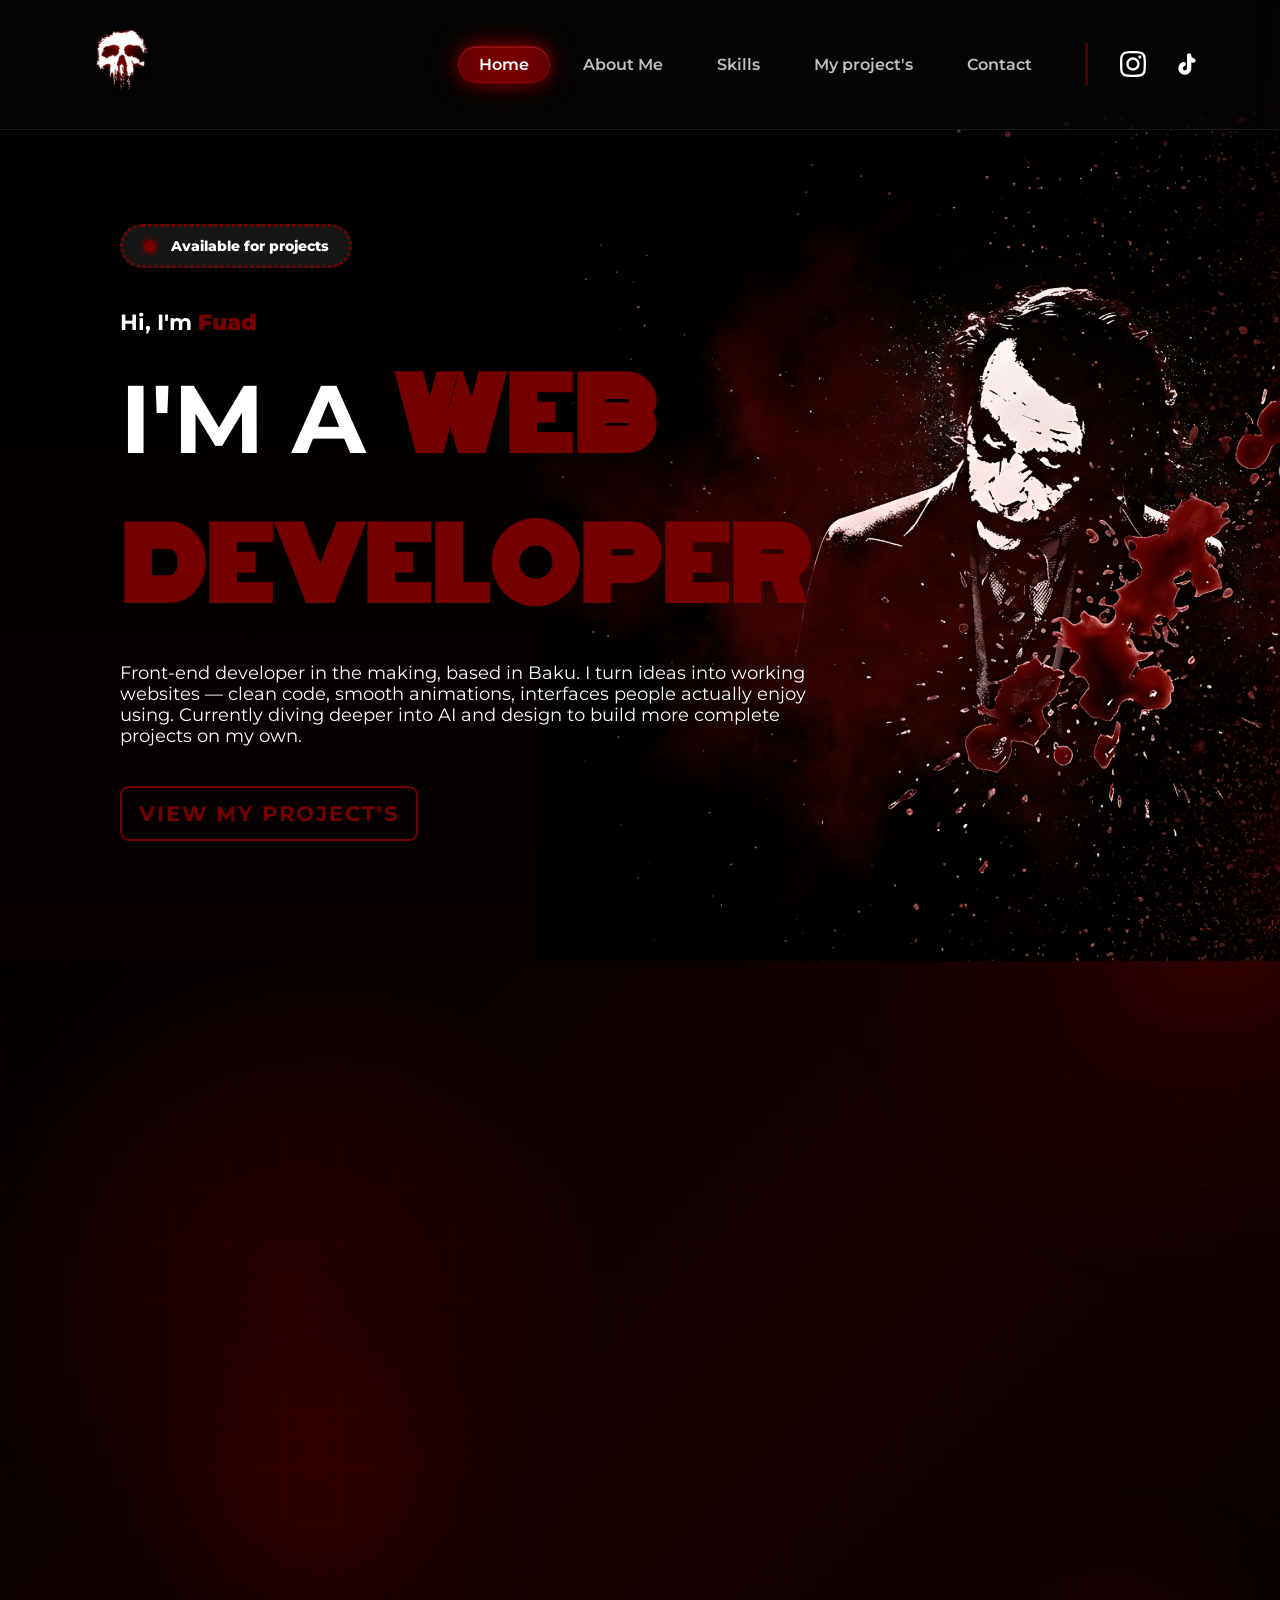
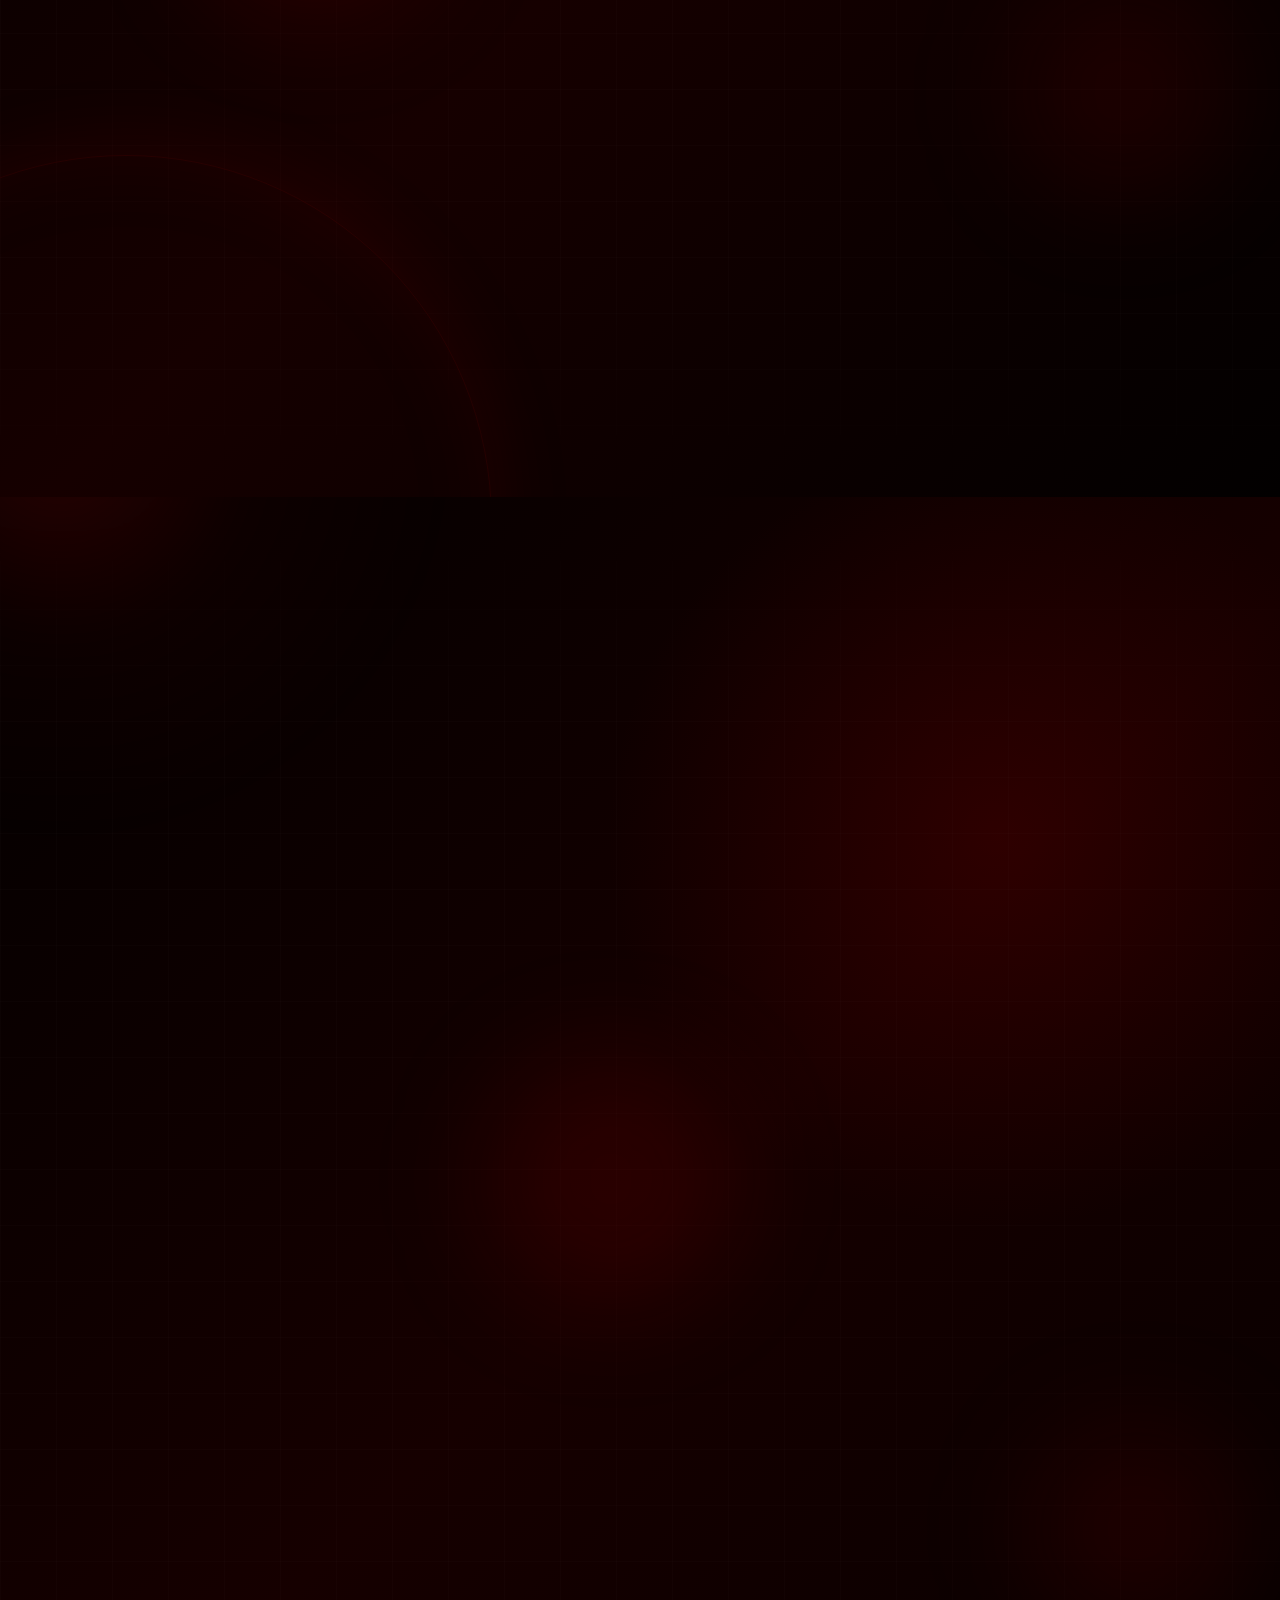
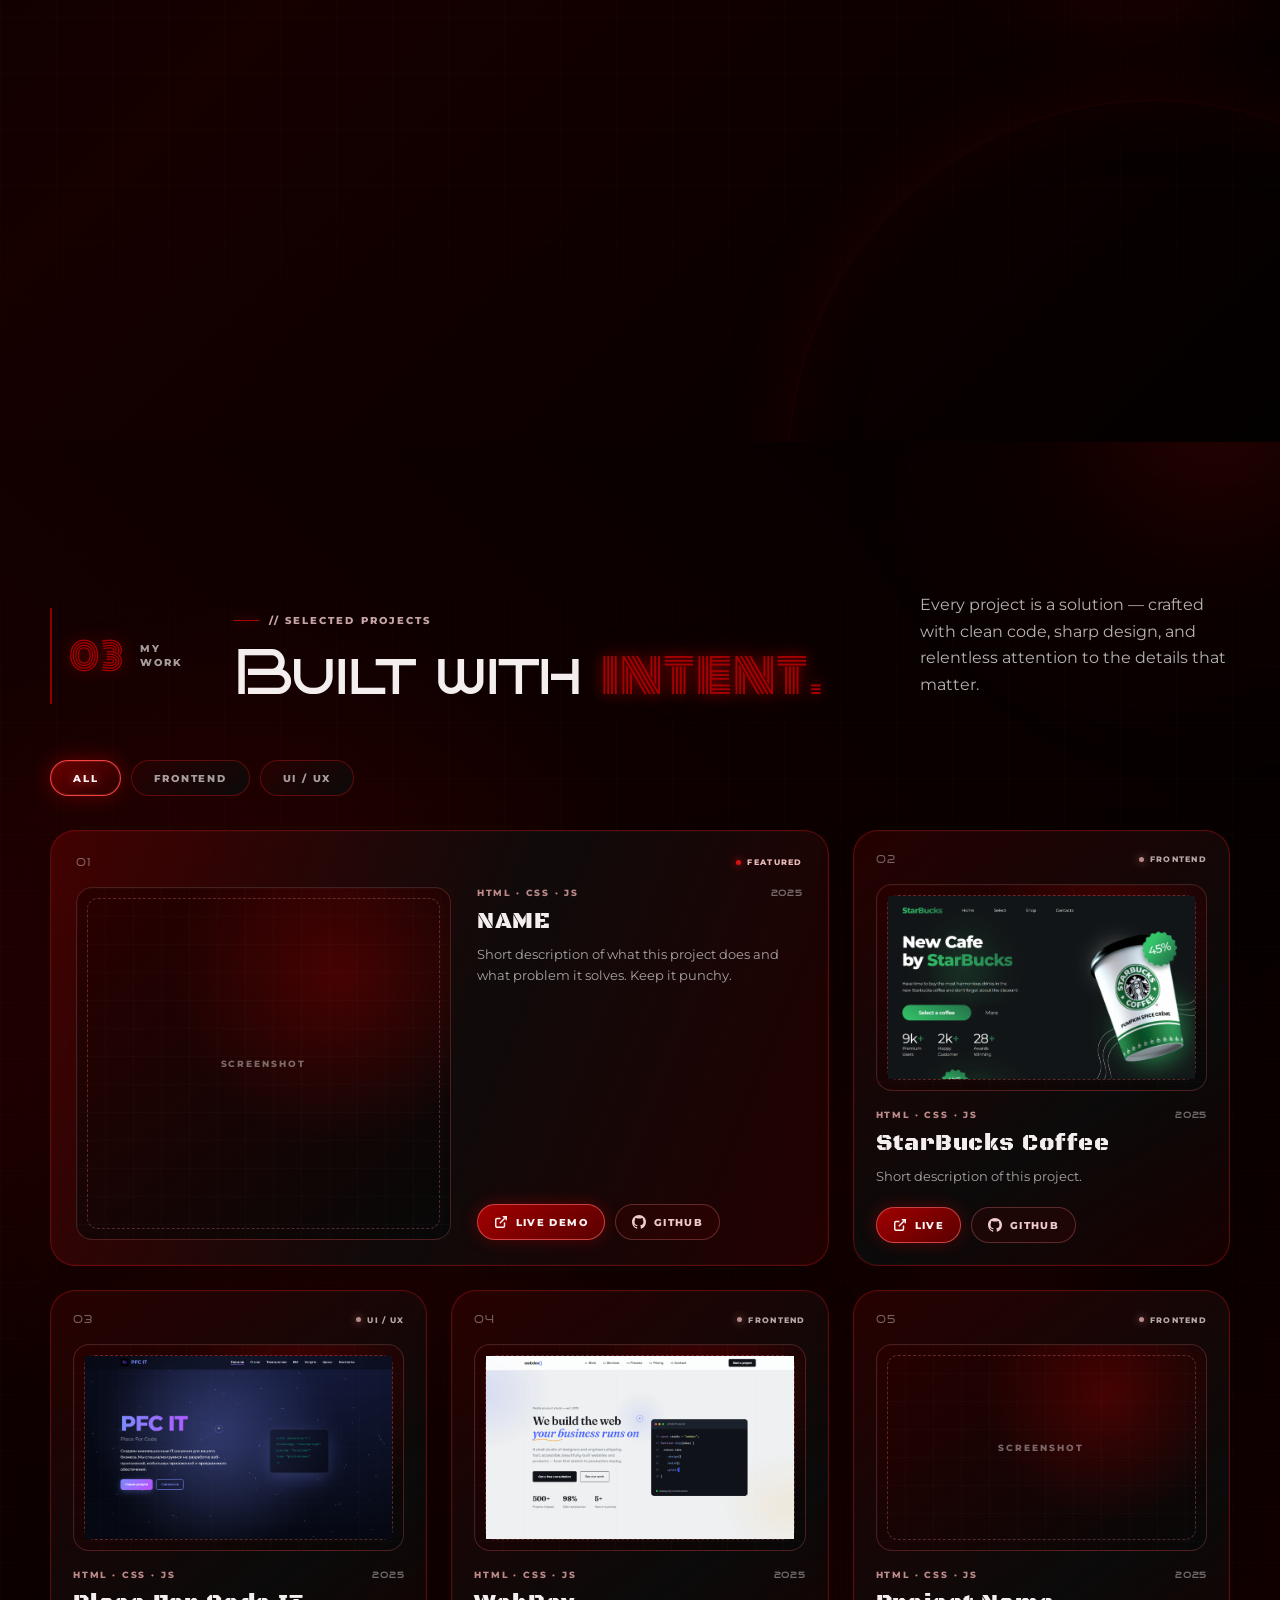
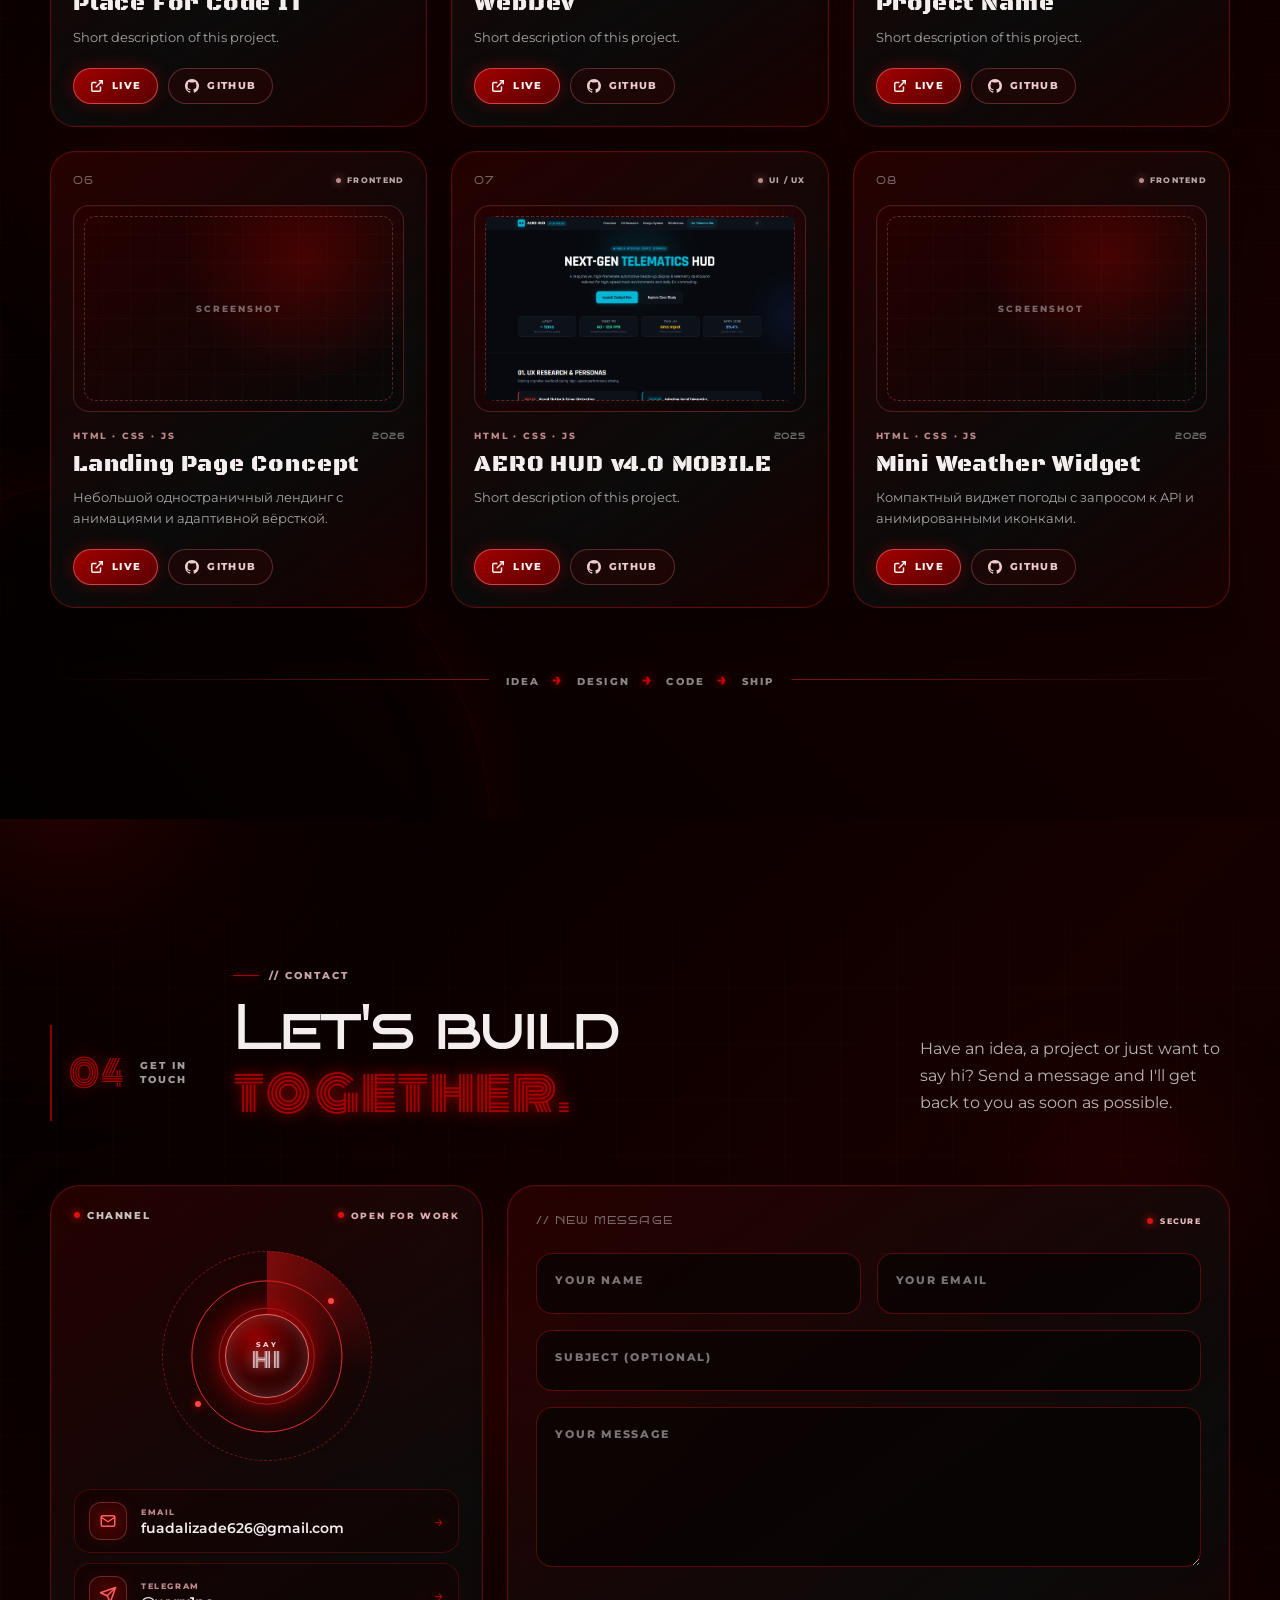
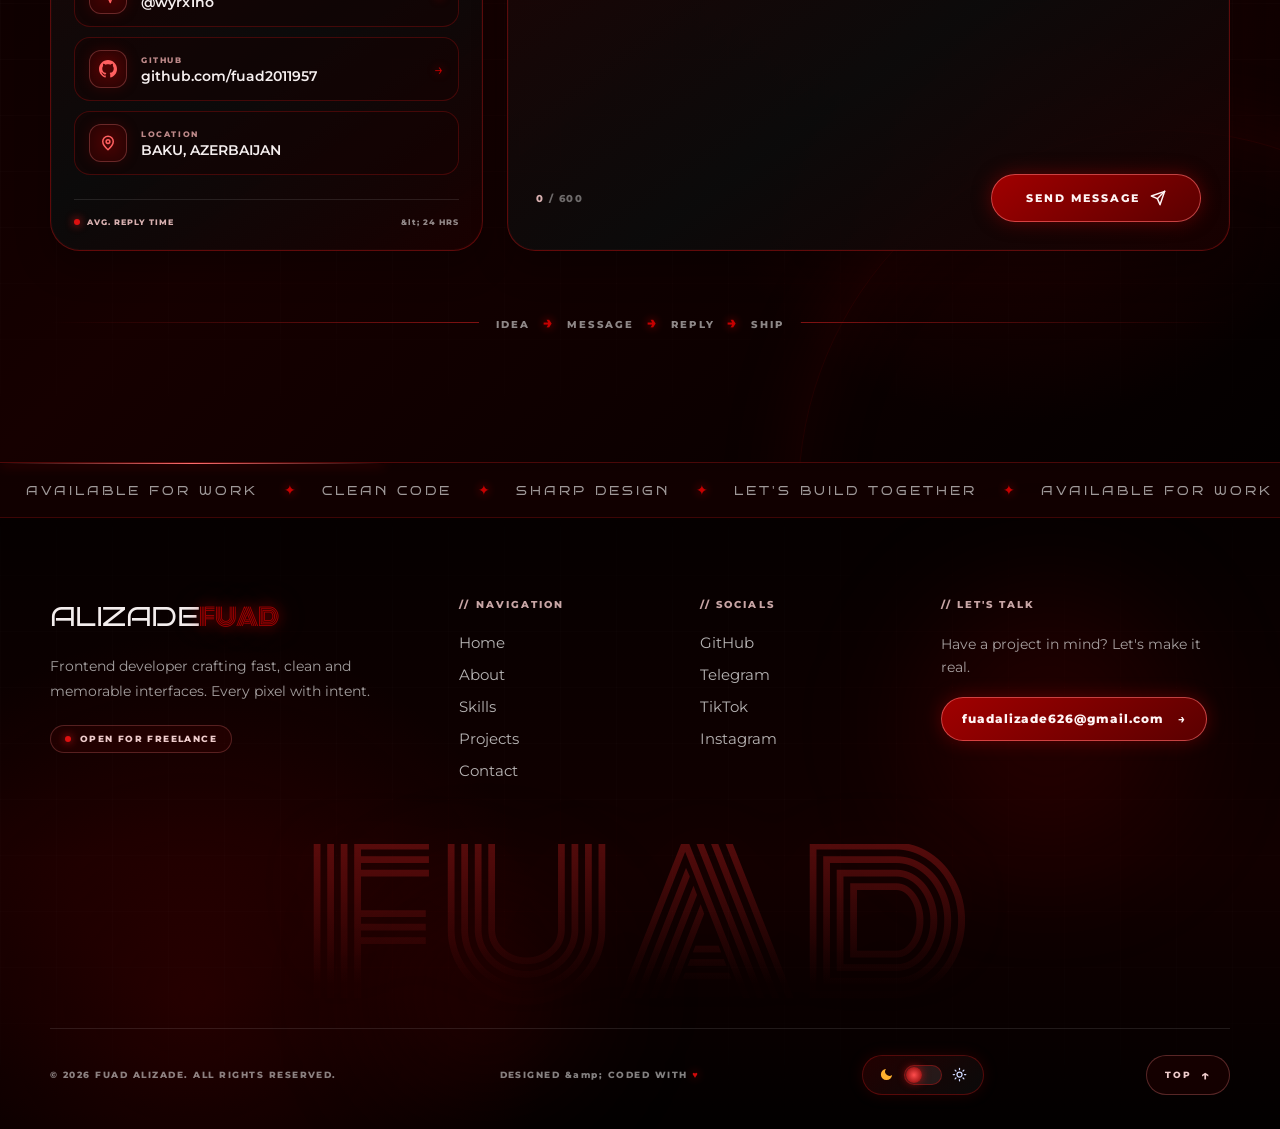
==== commit b5b56aab: "proj aero" ====
--- a/index.html
+++ b/index.html
@@ -651,28 +651,30 @@
 
             <!-- ── Проект 07 ── -->
             <!-- CATEGORY: ui — поменяй на "frontend", если захочешь перекинуть -->
-            <article class="proj-card projects-reveal" data-category="ui" aria-label="Project 7">
+            <article class="proj-card projects-reveal" data-category="ui" aria-label="Project 2">
                 <div class="proj-card__label">
                     <span class="proj-card__number">07</span>
                     <span class="proj-card__badge proj-card__badge--dim"><i></i><span data-i18n="filter.ui">UI / UX</span></span>
                 </div>
                 <div class="proj-card__thumb" aria-hidden="true">
-                    <div class="proj-card__thumb-placeholder"><span data-i18n="projects.screenshot">SCREENSHOT</span></div>
+                    <div class="proj-card__thumb-placeholder"><span>
+                        <img src="./public/aero.png" alt="">
+                    </span></div>
                     <div class="proj-card__scan"></div>
                 </div>
                 <div class="proj-card__body">
                     <div class="proj-card__meta">
-                        <span class="proj-card__stack">Figma → HTML</span>
-                        <span class="proj-card__year">2026</span>
-                    </div>
-                    <h3>Mobile App UI Kit</h3>
-                    <p>Дизайн-концепт интерфейса мобильного приложения, свёрстанный в код.</p>
+                        <span class="proj-card__stack">HTML · CSS · JS</span>
+                        <span class="proj-card__year">2025</span>
+                    </div>
+                    <h3>AERO HUD v4.0 MOBILE</h3>
+                    <p data-i18n="projects.card.desc.generic">Short description of this project.</p>
                     <div class="proj-card__actions">
-                        <a href="#" class="proj-card__btn proj-card__btn--primary" target="_blank" rel="noopener">
+                        <a href="https://aero-hud-v4-0-mobile.vercel.app" class="proj-card__btn proj-card__btn--primary" target="_blank" rel="noopener">
                             <svg width="14" height="14" viewBox="0 0 24 24" fill="none" stroke="currentColor" stroke-width="2.5"><path d="M18 13v6a2 2 0 0 1-2 2H5a2 2 0 0 1-2-2V8a2 2 0 0 1 2-2h6"/><polyline points="15 3 21 3 21 9"/><line x1="10" y1="14" x2="21" y2="3"/></svg>
                             <span data-i18n="btn.live">Live</span>
                         </a>
-                        <a href="#" class="proj-card__btn proj-card__btn--ghost" target="_blank" rel="noopener">
+                        <a href="https://github.com/fuad2011957/AERO-HUD-v4.0-MOBILE" class="proj-card__btn proj-card__btn--ghost" target="_blank" rel="noopener">
                             <svg width="14" height="14" viewBox="0 0 24 24" fill="currentColor"><path d="M12 0C5.37 0 0 5.37 0 12c0 5.3 3.438 9.8 8.205 11.385.6.113.82-.258.82-.577 0-.285-.01-1.04-.015-2.04-3.338.724-4.042-1.61-4.042-1.61-.546-1.385-1.335-1.755-1.335-1.755-1.087-.744.084-.729.084-.729 1.205.084 1.838 1.236 1.838 1.236 1.07 1.835 2.809 1.305 3.495.998.108-.776.417-1.305.76-1.605-2.665-.3-5.466-1.332-5.466-5.93 0-1.31.465-2.38 1.235-3.22-.135-.303-.54-1.523.105-3.176 0 0 1.005-.322 3.3 1.23.96-.267 1.98-.399 3-.405 1.02.006 2.04.138 3 .405 2.28-1.552 3.285-1.23 3.285-1.23.645 1.653.24 2.873.12 3.176.765.84 1.23 1.91 1.23 3.22 0 4.61-2.805 5.625-5.475 5.92.42.36.81 1.096.81 2.22 0 1.606-.015 2.896-.015 3.286 0 .315.21.69.825.57C20.565 21.795 24 17.295 24 12c0-6.63-5.37-12-12-12z"/></svg>
                             GitHub
                         </a>
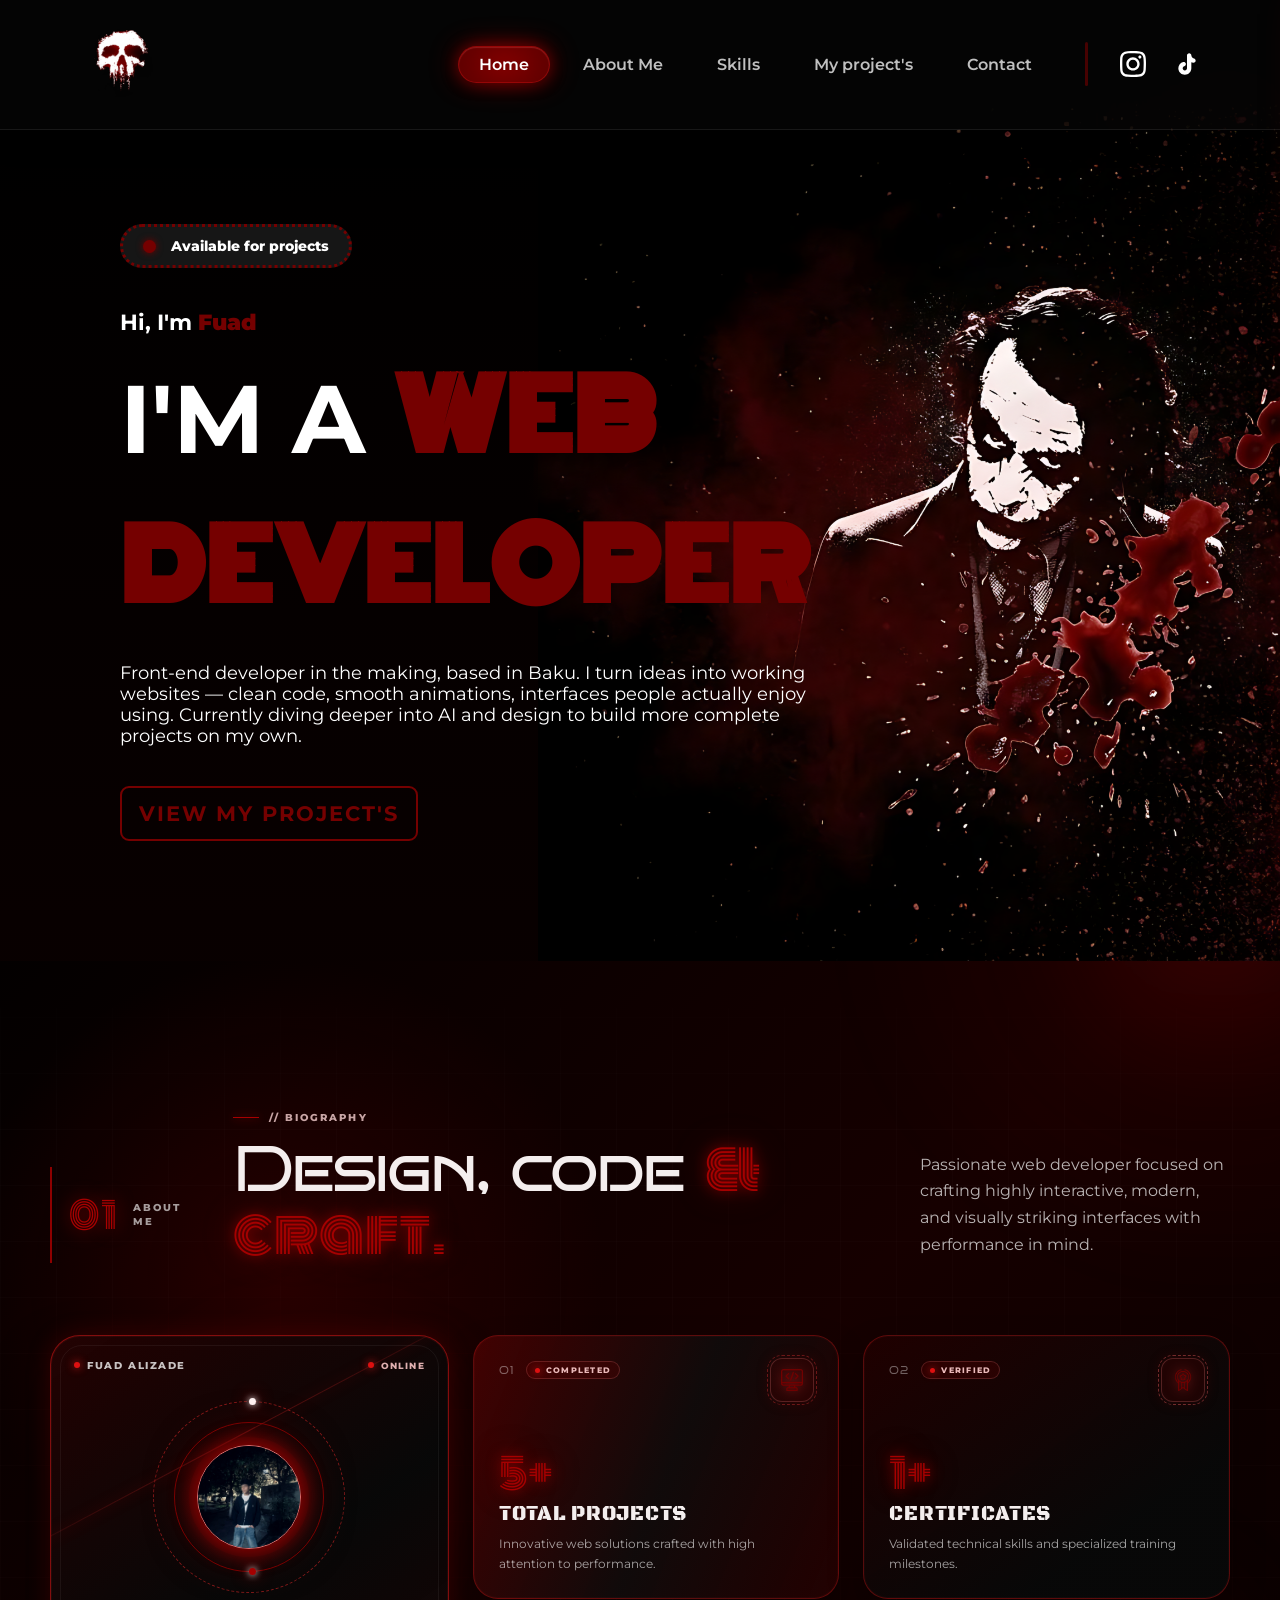
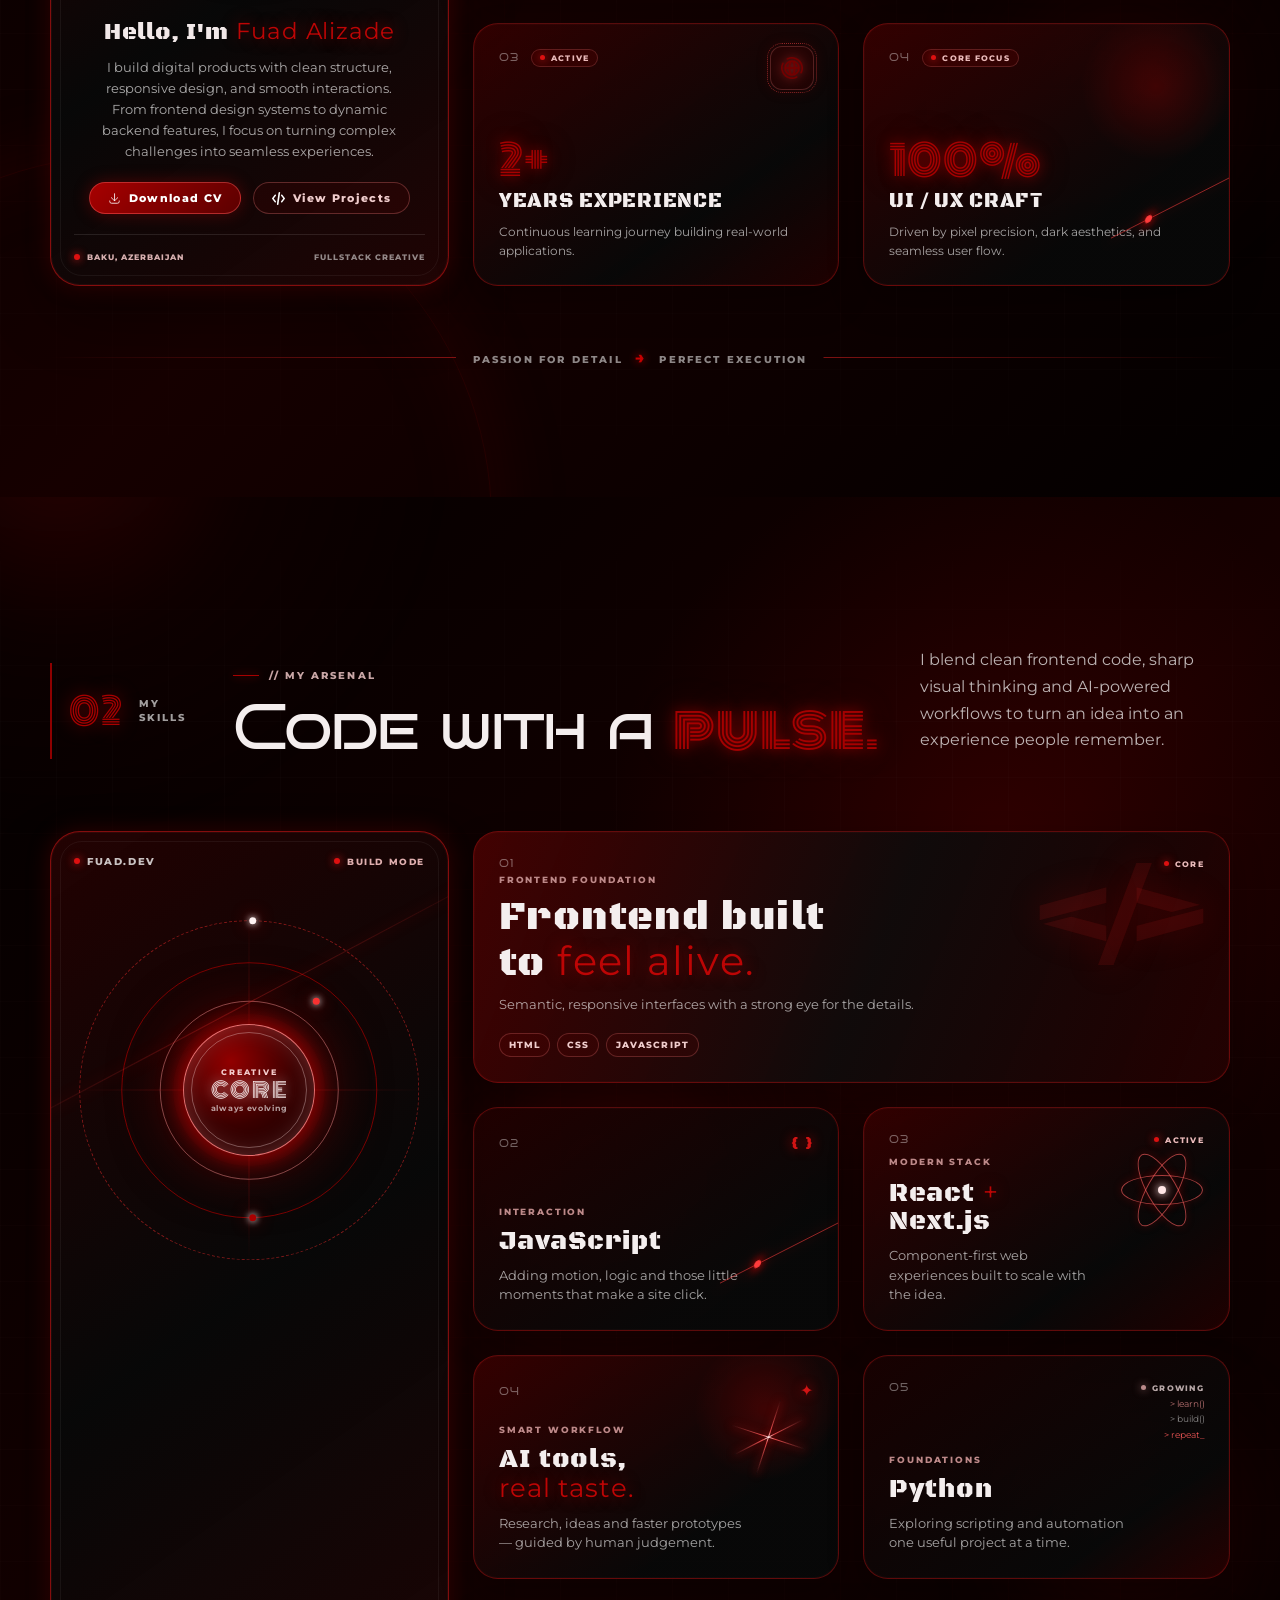
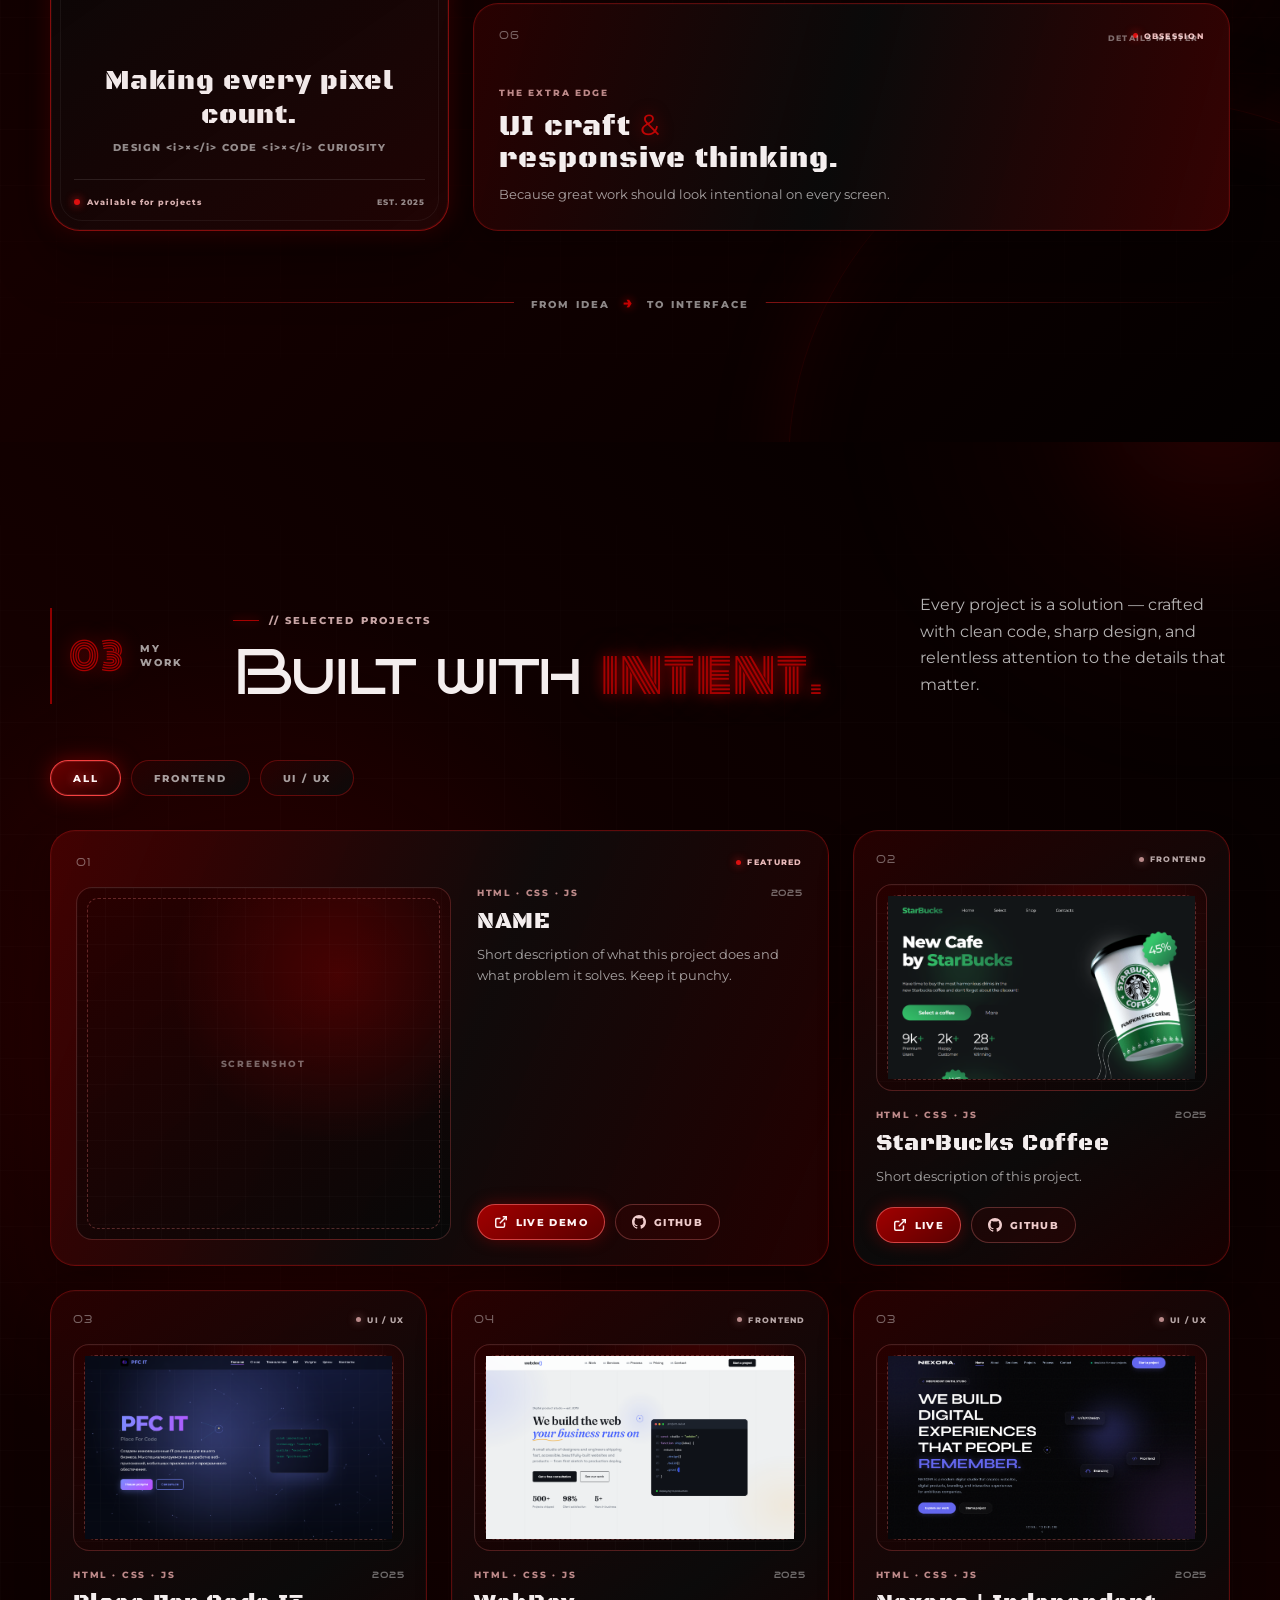
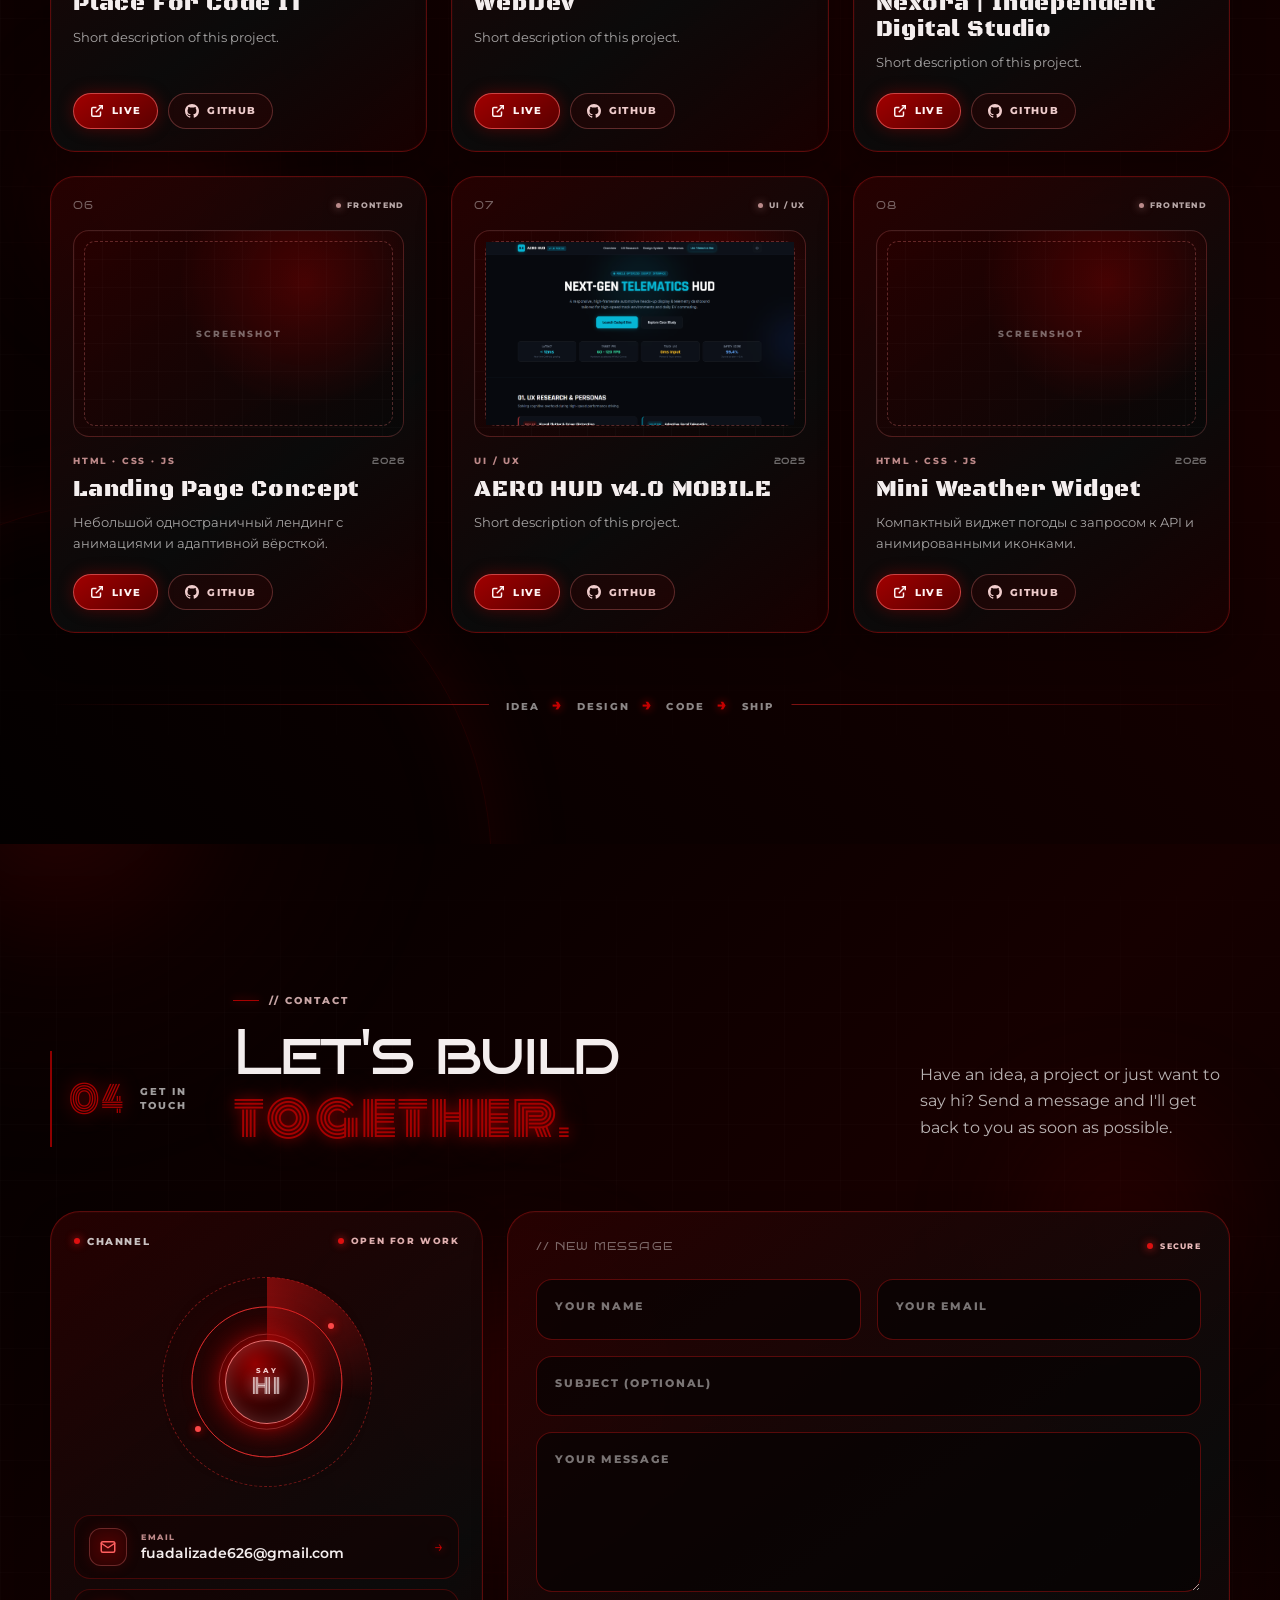
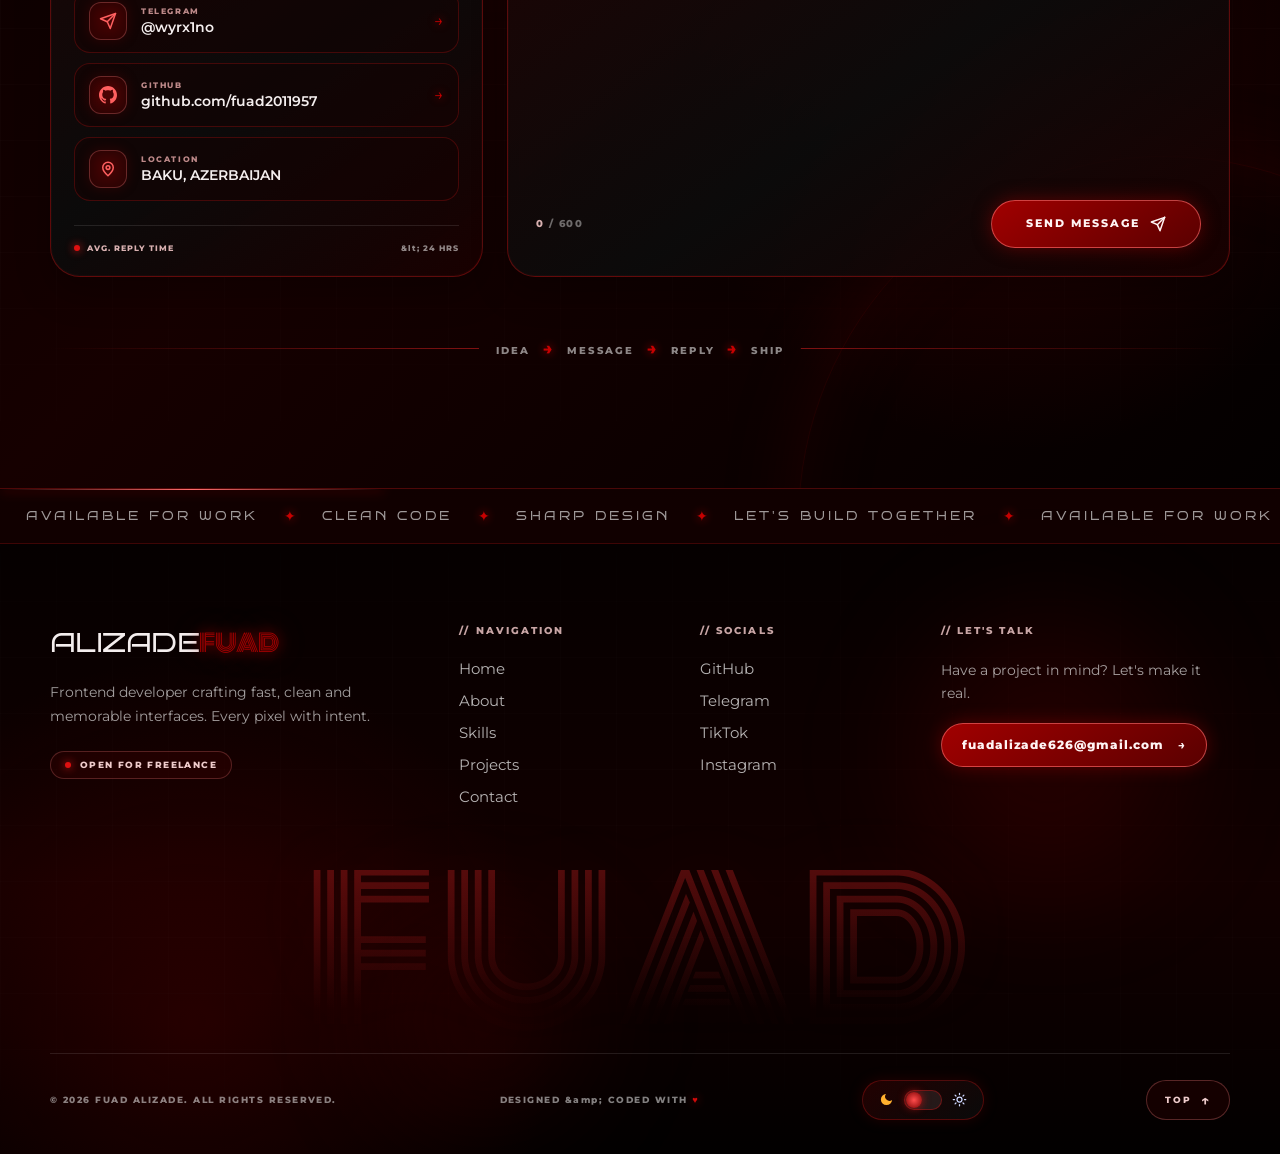
==== commit 2d644e0e: "+1 proj" ====
--- a/index.html
+++ b/index.html
@@ -532,7 +532,7 @@
                 <article class="proj-card projects-reveal" data-category="frontend" aria-label="Project 3">
                     <div class="proj-card__label">
                         <span class="proj-card__number">03</span>
-                        <span class="proj-card__badge proj-card__badge--dim"><i></i><span data-i18n="filter.ui">UI / UX</span></span>
+                        <span class="proj-card__badge proj-card__badge--dim"><i></i><span data-i18n="filter.ui">FRONTEND</span></span>
                     </div>
                     <div class="proj-card__thumb" aria-hidden="true">
                         <div class="proj-card__thumb-placeholder"><span><img src="./public/PFC_IT.png" alt=""></span></div>
@@ -557,6 +557,7 @@
                         </div>
                     </div>
                 </article>
+
                 <article class="proj-card projects-reveal" data-category="frontend" aria-label="Project 3">
                     <div class="proj-card__label">
                         <span class="proj-card__number">04</span>
@@ -589,13 +590,13 @@
             
 
                 <!-- ── Regular card 05 ── -->
-                <article class="proj-card projects-reveal" data-category="frontend" aria-label="Project 5">
+                <article class="proj-card projects-reveal" data-category="frontend" aria-label="Project 3">
                     <div class="proj-card__label">
-                        <span class="proj-card__number">05</span>
-                        <span class="proj-card__badge proj-card__badge--dim"><i></i><span data-i18n="filter.frontend">FRONTEND</span></span>
+                        <span class="proj-card__number">03</span>
+                        <span class="proj-card__badge proj-card__badge--dim"><i></i><span data-i18n="filter.ui">FRONTEND</span></span>
                     </div>
                     <div class="proj-card__thumb" aria-hidden="true">
-                        <div class="proj-card__thumb-placeholder"><span data-i18n="projects.screenshot">SCREENSHOT</span></div>
+                        <div class="proj-card__thumb-placeholder"><span><img src="./public/nexora.png" alt=""></span></div>
                         <div class="proj-card__scan"></div>
                     </div>
                     <div class="proj-card__body">
@@ -603,14 +604,15 @@
                             <span class="proj-card__stack">HTML · CSS · JS</span>
                             <span class="proj-card__year">2025</span>
                         </div>
-                        <h3 data-i18n="projects.card.name.generic">Project Name</h3>
+                        <h3>Nexora | Independent Digital Studio</h3>
                         <p data-i18n="projects.card.desc.generic">Short description of this project.</p>
                         <div class="proj-card__actions">
-                            <a href="#" class="proj-card__btn proj-card__btn--primary" target="_blank" rel="noopener">
+                            <a href="https://nexora-independent-digital-studio.vercel.app" class="proj-card__btn proj-card__btn--primary" target="_blank" rel="noopener">
                                 <svg width="14" height="14" viewBox="0 0 24 24" fill="none" stroke="currentColor" stroke-width="2.5"><path d="M18 13v6a2 2 0 0 1-2 2H5a2 2 0 0 1-2-2V8a2 2 0 0 1 2-2h6"/><polyline points="15 3 21 3 21 9"/><line x1="10" y1="14" x2="21" y2="3"/></svg>
                                 <span data-i18n="btn.live">Live</span>
                             </a>
-                            <a href="#" class="proj-card__btn proj-card__btn--ghost" target="_blank" rel="noopener">
+                            <a href="https://github.com/fuad2011957/NEXORA-Independent-Digital-Studio"
+                            class="proj-card__btn proj-card__btn--ghost" target="_blank" rel="noopener">
                                 <svg width="14" height="14" viewBox="0 0 24 24" fill="currentColor"><path d="M12 0C5.37 0 0 5.37 0 12c0 5.3 3.438 9.8 8.205 11.385.6.113.82-.258.82-.577 0-.285-.01-1.04-.015-2.04-3.338.724-4.042-1.61-4.042-1.61-.546-1.385-1.335-1.755-1.335-1.755-1.087-.744.084-.729.084-.729 1.205.084 1.838 1.236 1.838 1.236 1.07 1.835 2.809 1.305 3.495.998.108-.776.417-1.305.76-1.605-2.665-.3-5.466-1.332-5.466-5.93 0-1.31.465-2.38 1.235-3.22-.135-.303-.54-1.523.105-3.176 0 0 1.005-.322 3.3 1.23.96-.267 1.98-.399 3-.405 1.02.006 2.04.138 3 .405 2.28-1.552 3.285-1.23 3.285-1.23.645 1.653.24 2.873.12 3.176.765.84 1.23 1.91 1.23 3.22 0 4.61-2.805 5.625-5.475 5.92.42.36.81 1.096.81 2.22 0 1.606-.015 2.896-.015 3.286 0 .315.21.69.825.57C20.565 21.795 24 17.295 24 12c0-6.63-5.37-12-12-12z"/></svg>
                                 GitHub
                             </a>
@@ -664,7 +666,7 @@
                 </div>
                 <div class="proj-card__body">
                     <div class="proj-card__meta">
-                        <span class="proj-card__stack">HTML · CSS · JS</span>
+                        <span class="proj-card__stack">UI / UX</span>
                         <span class="proj-card__year">2025</span>
                     </div>
                     <h3>AERO HUD v4.0 MOBILE</h3>
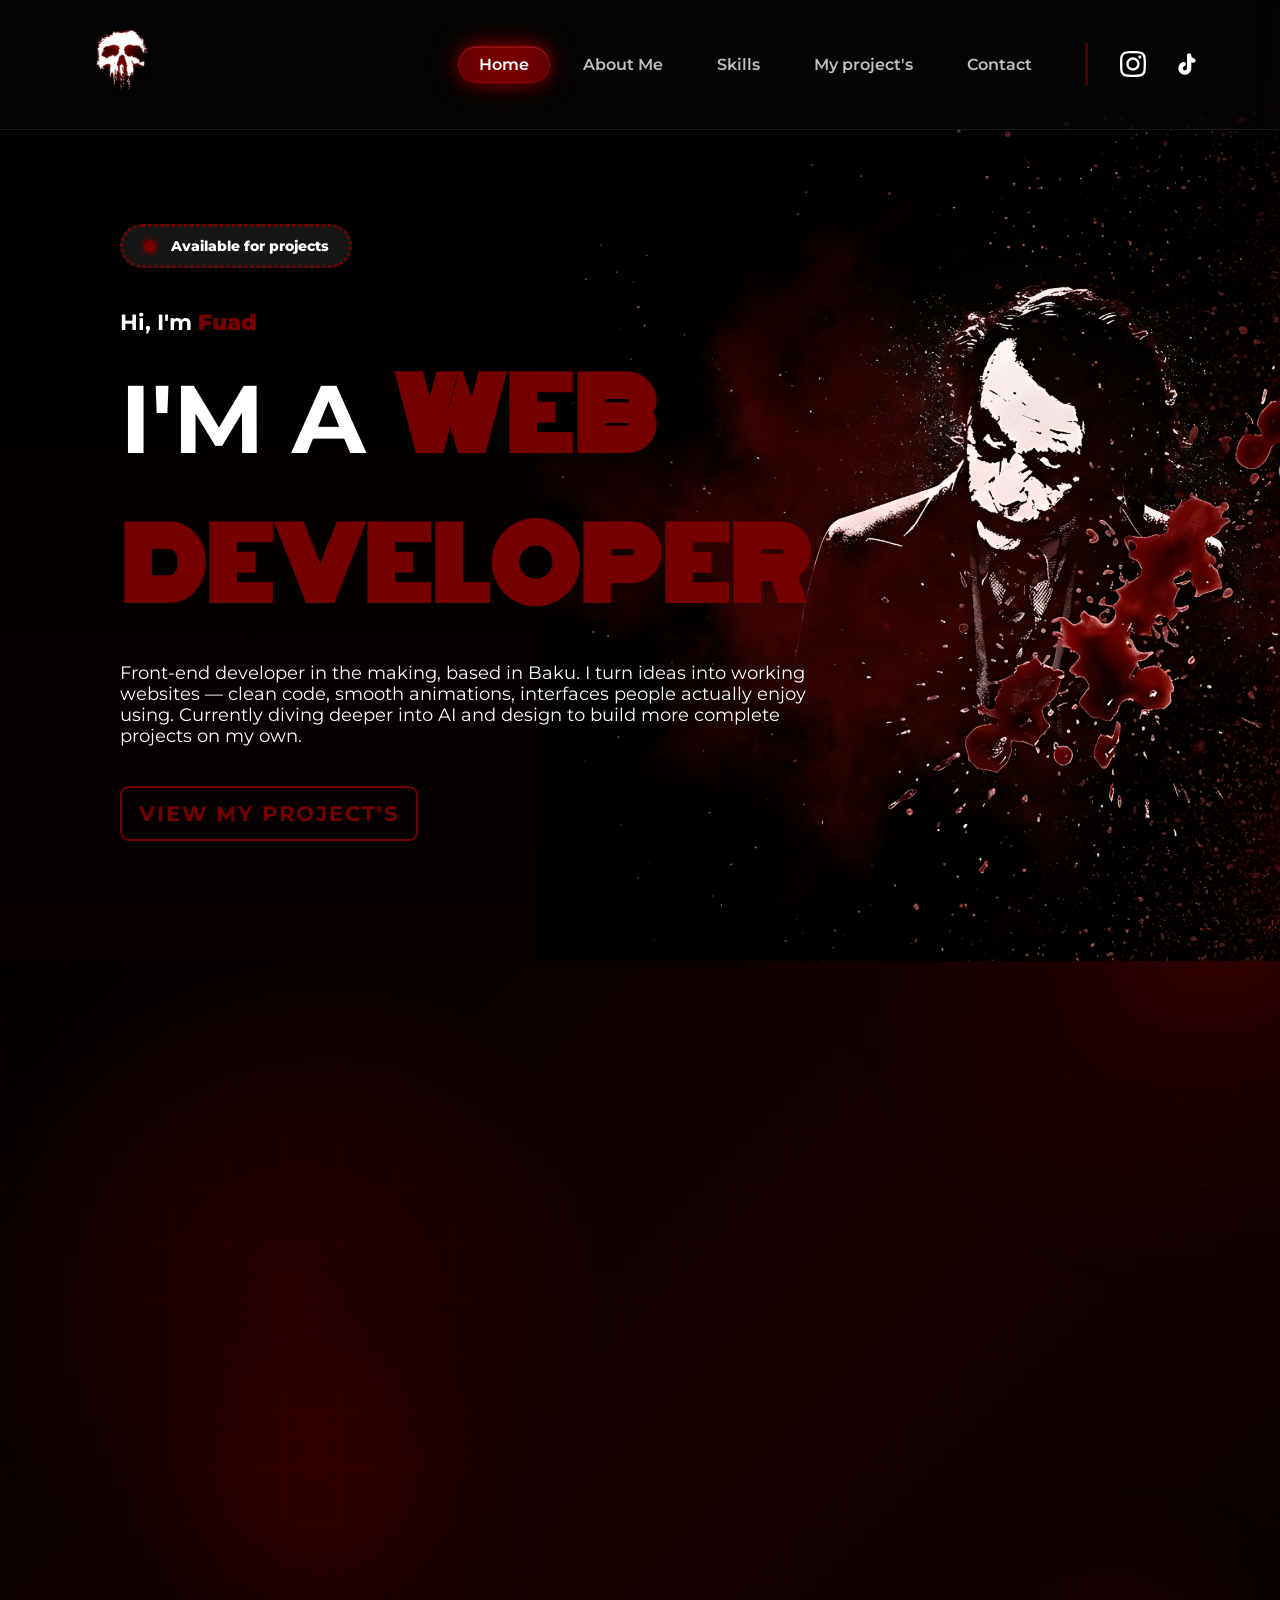
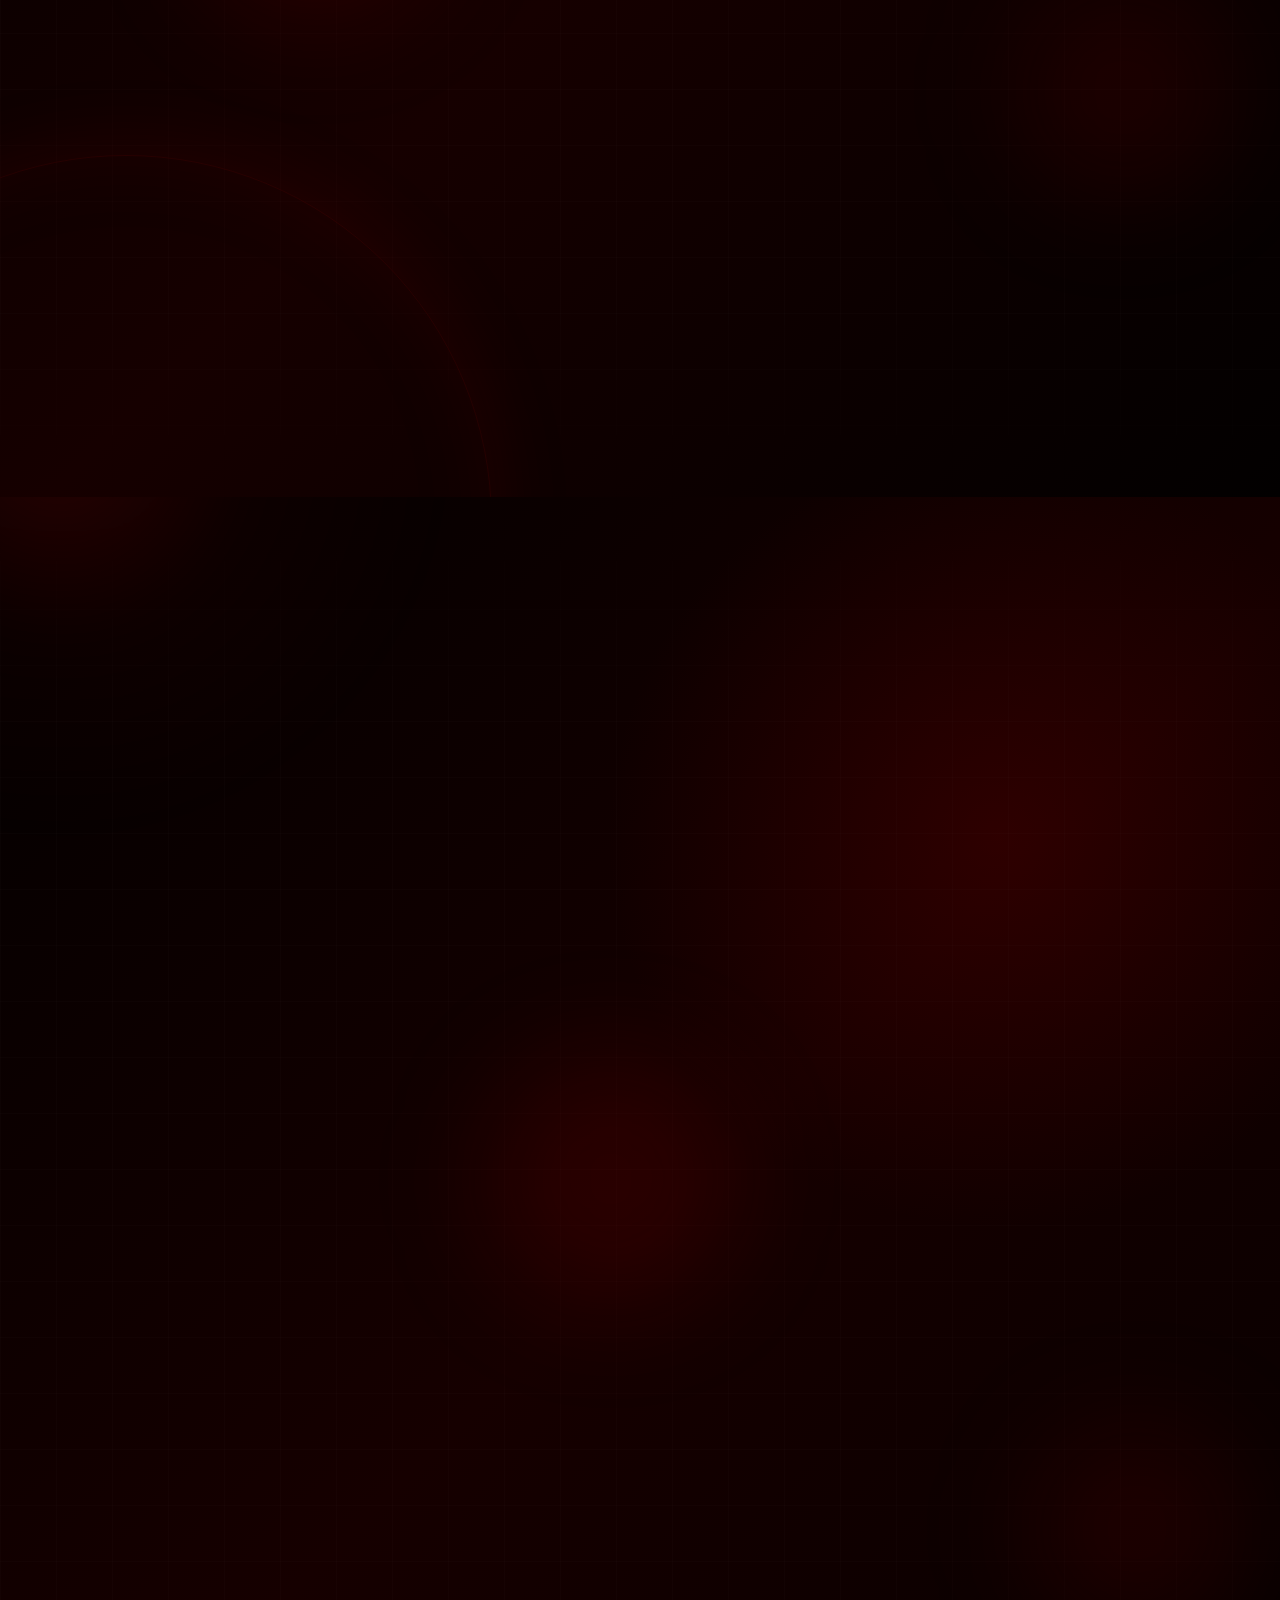
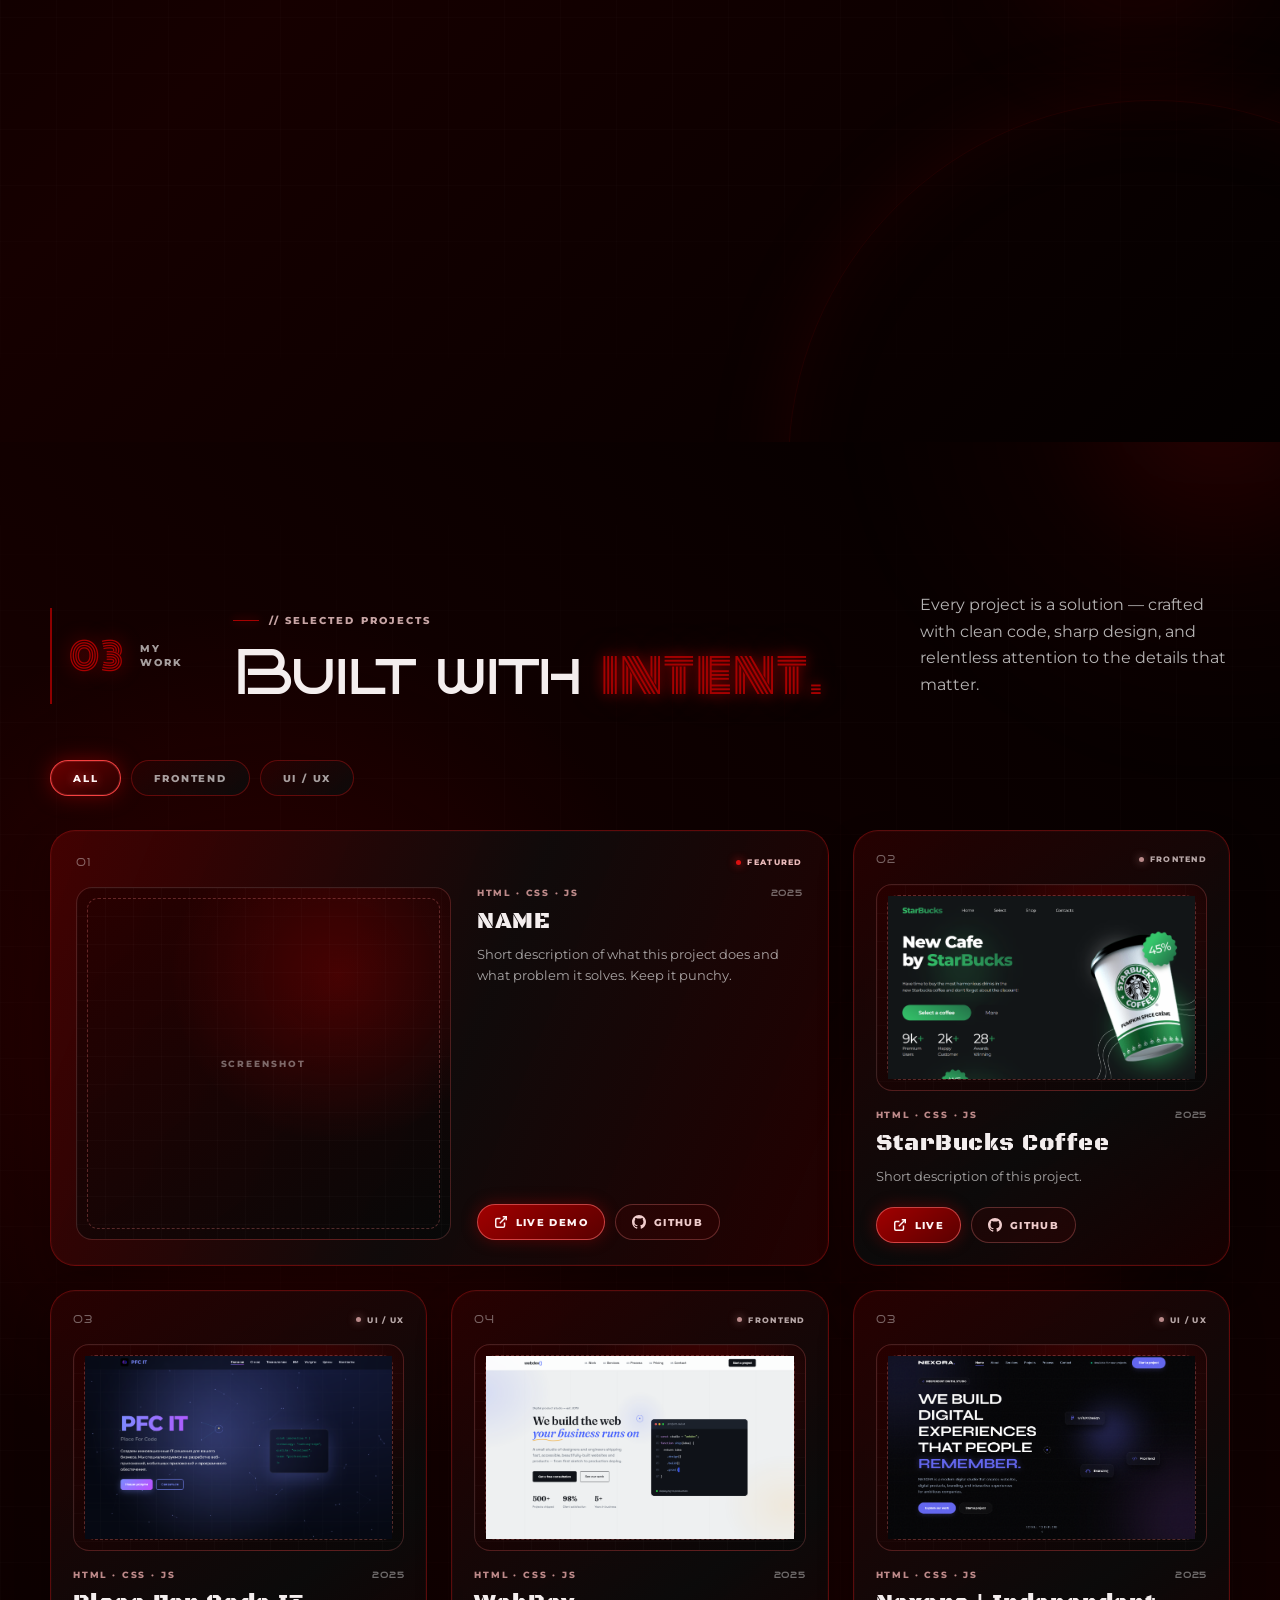
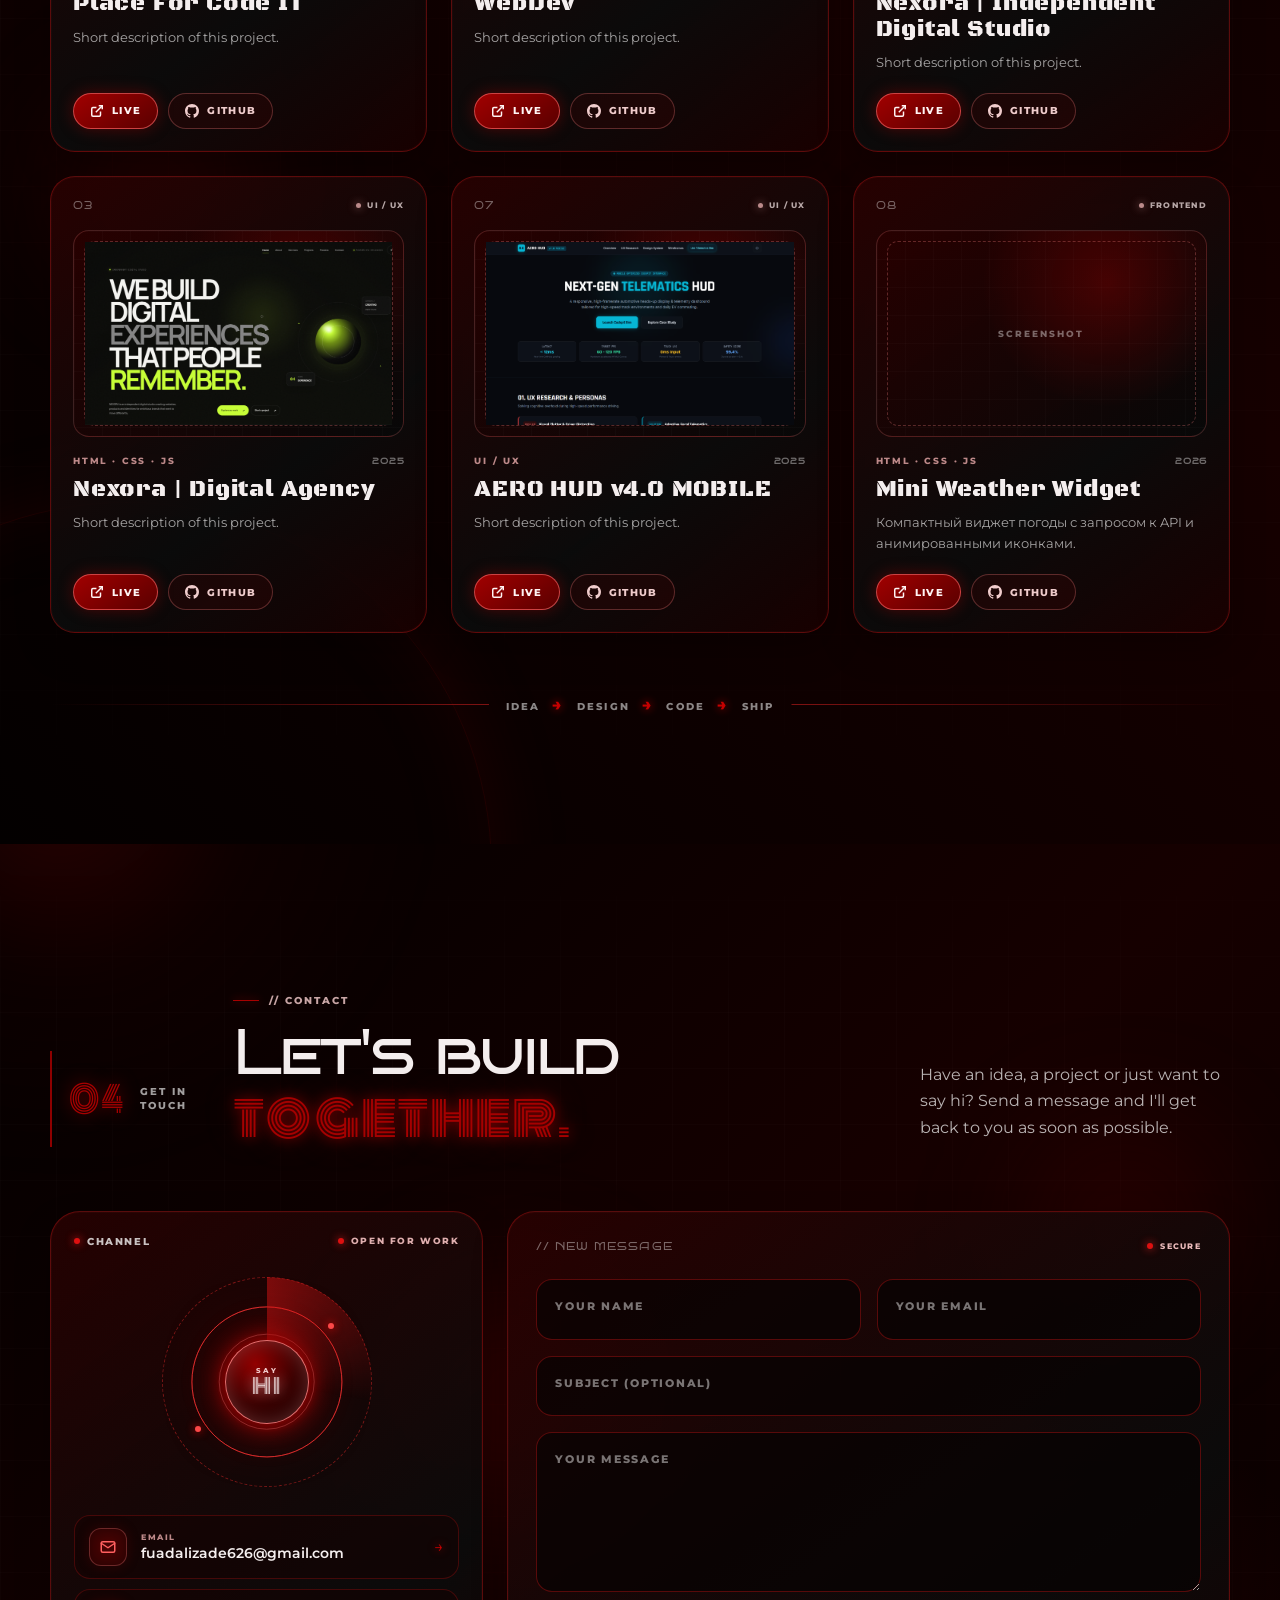
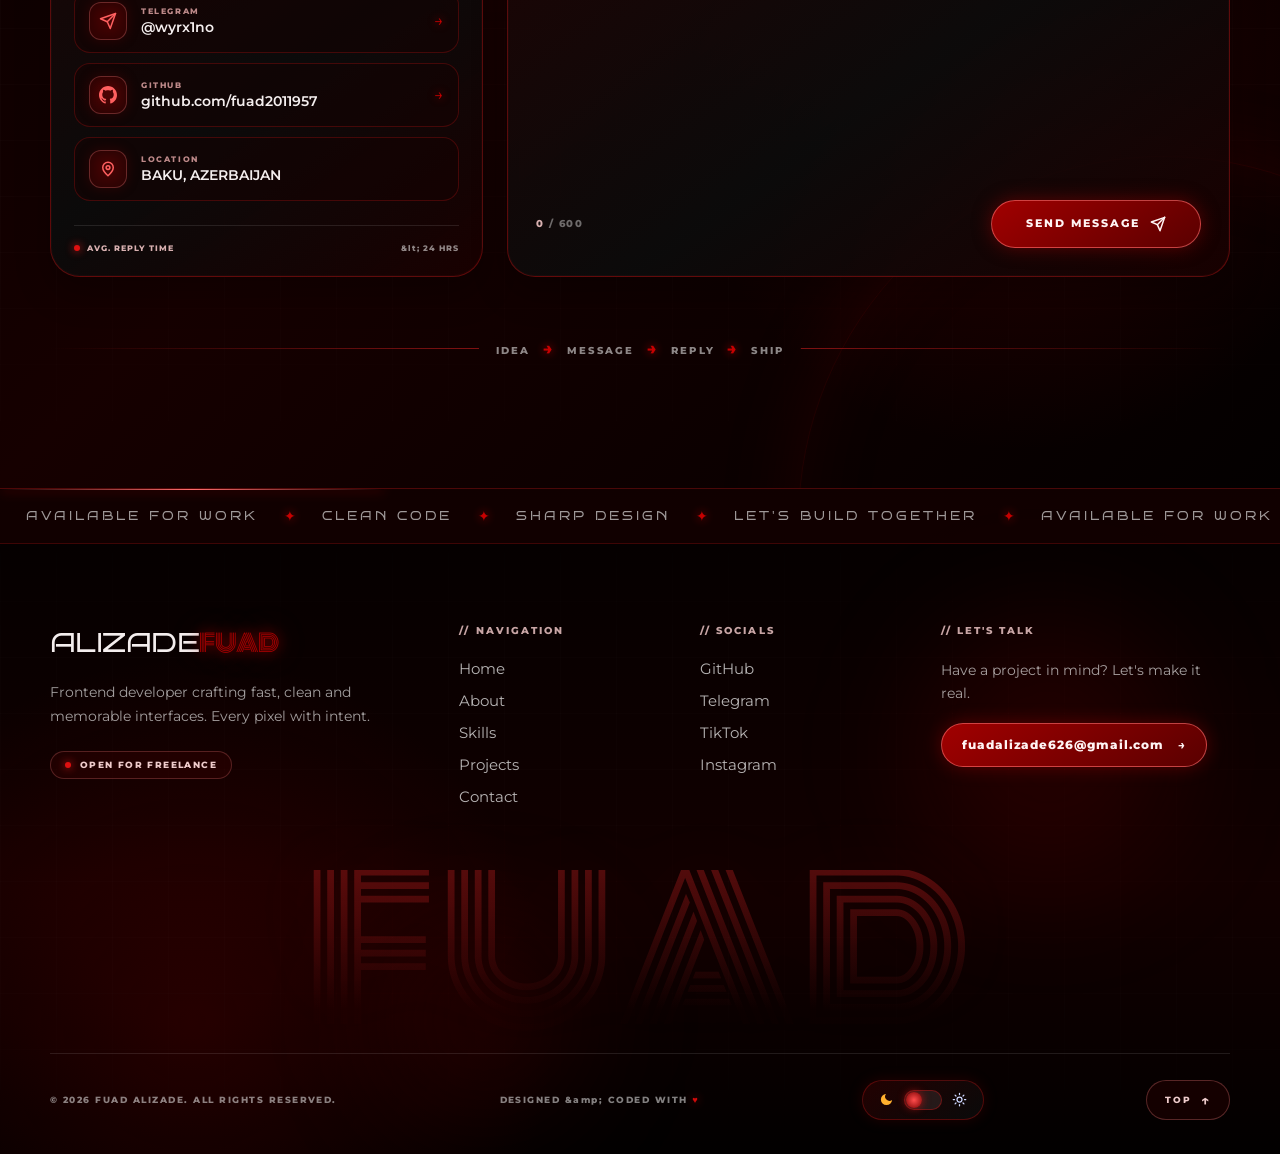
==== commit 89fcf03e: "+1 project" ====
--- a/index.html
+++ b/index.html
@@ -622,28 +622,30 @@
 
                             <!-- ── Проект 06 ── -->
             <!-- CATEGORY: frontend — поменяй на "ui", если захочешь перекинуть в UI/UX -->
-            <article class="proj-card projects-reveal" data-category="frontend" aria-label="Project 6">
+            <article class="proj-card projects-reveal" data-category="frontend" aria-label="Project 3">
                 <div class="proj-card__label">
-                    <span class="proj-card__number">06</span>
-                    <span class="proj-card__badge proj-card__badge--dim"><i></i><span data-i18n="filter.frontend">FRONTEND</span></span>
+                    <span class="proj-card__number">03</span>
+                    <span class="proj-card__badge proj-card__badge--dim"><i></i><span data-i18n="filter.ui">FRONTEND</span></span>
                 </div>
                 <div class="proj-card__thumb" aria-hidden="true">
-                    <div class="proj-card__thumb-placeholder"><span data-i18n="projects.screenshot">SCREENSHOT</span></div>
+                    <div class="proj-card__thumb-placeholder"><span>
+                        <img src="./public/nexora2.png" alt=""></span></div>
                     <div class="proj-card__scan"></div>
                 </div>
                 <div class="proj-card__body">
                     <div class="proj-card__meta">
                         <span class="proj-card__stack">HTML · CSS · JS</span>
-                        <span class="proj-card__year">2026</span>
-                    </div>
-                    <h3>Landing Page Concept</h3>
-                    <p>Небольшой одностраничный лендинг с анимациями и адаптивной вёрсткой.</p>
+                        <span class="proj-card__year">2025</span>
+                    </div>
+                    <h3>Nexora | Digital Agency</h3>
+                    <p data-i18n="projects.card.desc.generic">Short description of this project.</p>
                     <div class="proj-card__actions">
-                        <a href="#" class="proj-card__btn proj-card__btn--primary" target="_blank" rel="noopener">
+                        <a href="https://nexora-digital-studio-psi.vercel.app" class="proj-card__btn proj-card__btn--primary" target="_blank" rel="noopener">
                             <svg width="14" height="14" viewBox="0 0 24 24" fill="none" stroke="currentColor" stroke-width="2.5"><path d="M18 13v6a2 2 0 0 1-2 2H5a2 2 0 0 1-2-2V8a2 2 0 0 1 2-2h6"/><polyline points="15 3 21 3 21 9"/><line x1="10" y1="14" x2="21" y2="3"/></svg>
                             <span data-i18n="btn.live">Live</span>
                         </a>
-                        <a href="#" class="proj-card__btn proj-card__btn--ghost" target="_blank" rel="noopener">
+                        <a href="https://github.com/fuad2011957/NEXORA-Digital-Studio"
+                        class="proj-card__btn proj-card__btn--ghost" target="_blank" rel="noopener">
                             <svg width="14" height="14" viewBox="0 0 24 24" fill="currentColor"><path d="M12 0C5.37 0 0 5.37 0 12c0 5.3 3.438 9.8 8.205 11.385.6.113.82-.258.82-.577 0-.285-.01-1.04-.015-2.04-3.338.724-4.042-1.61-4.042-1.61-.546-1.385-1.335-1.755-1.335-1.755-1.087-.744.084-.729.084-.729 1.205.084 1.838 1.236 1.838 1.236 1.07 1.835 2.809 1.305 3.495.998.108-.776.417-1.305.76-1.605-2.665-.3-5.466-1.332-5.466-5.93 0-1.31.465-2.38 1.235-3.22-.135-.303-.54-1.523.105-3.176 0 0 1.005-.322 3.3 1.23.96-.267 1.98-.399 3-.405 1.02.006 2.04.138 3 .405 2.28-1.552 3.285-1.23 3.285-1.23.645 1.653.24 2.873.12 3.176.765.84 1.23 1.91 1.23 3.22 0 4.61-2.805 5.625-5.475 5.92.42.36.81 1.096.81 2.22 0 1.606-.015 2.896-.015 3.286 0 .315.21.69.825.57C20.565 21.795 24 17.295 24 12c0-6.63-5.37-12-12-12z"/></svg>
                             GitHub
                         </a>
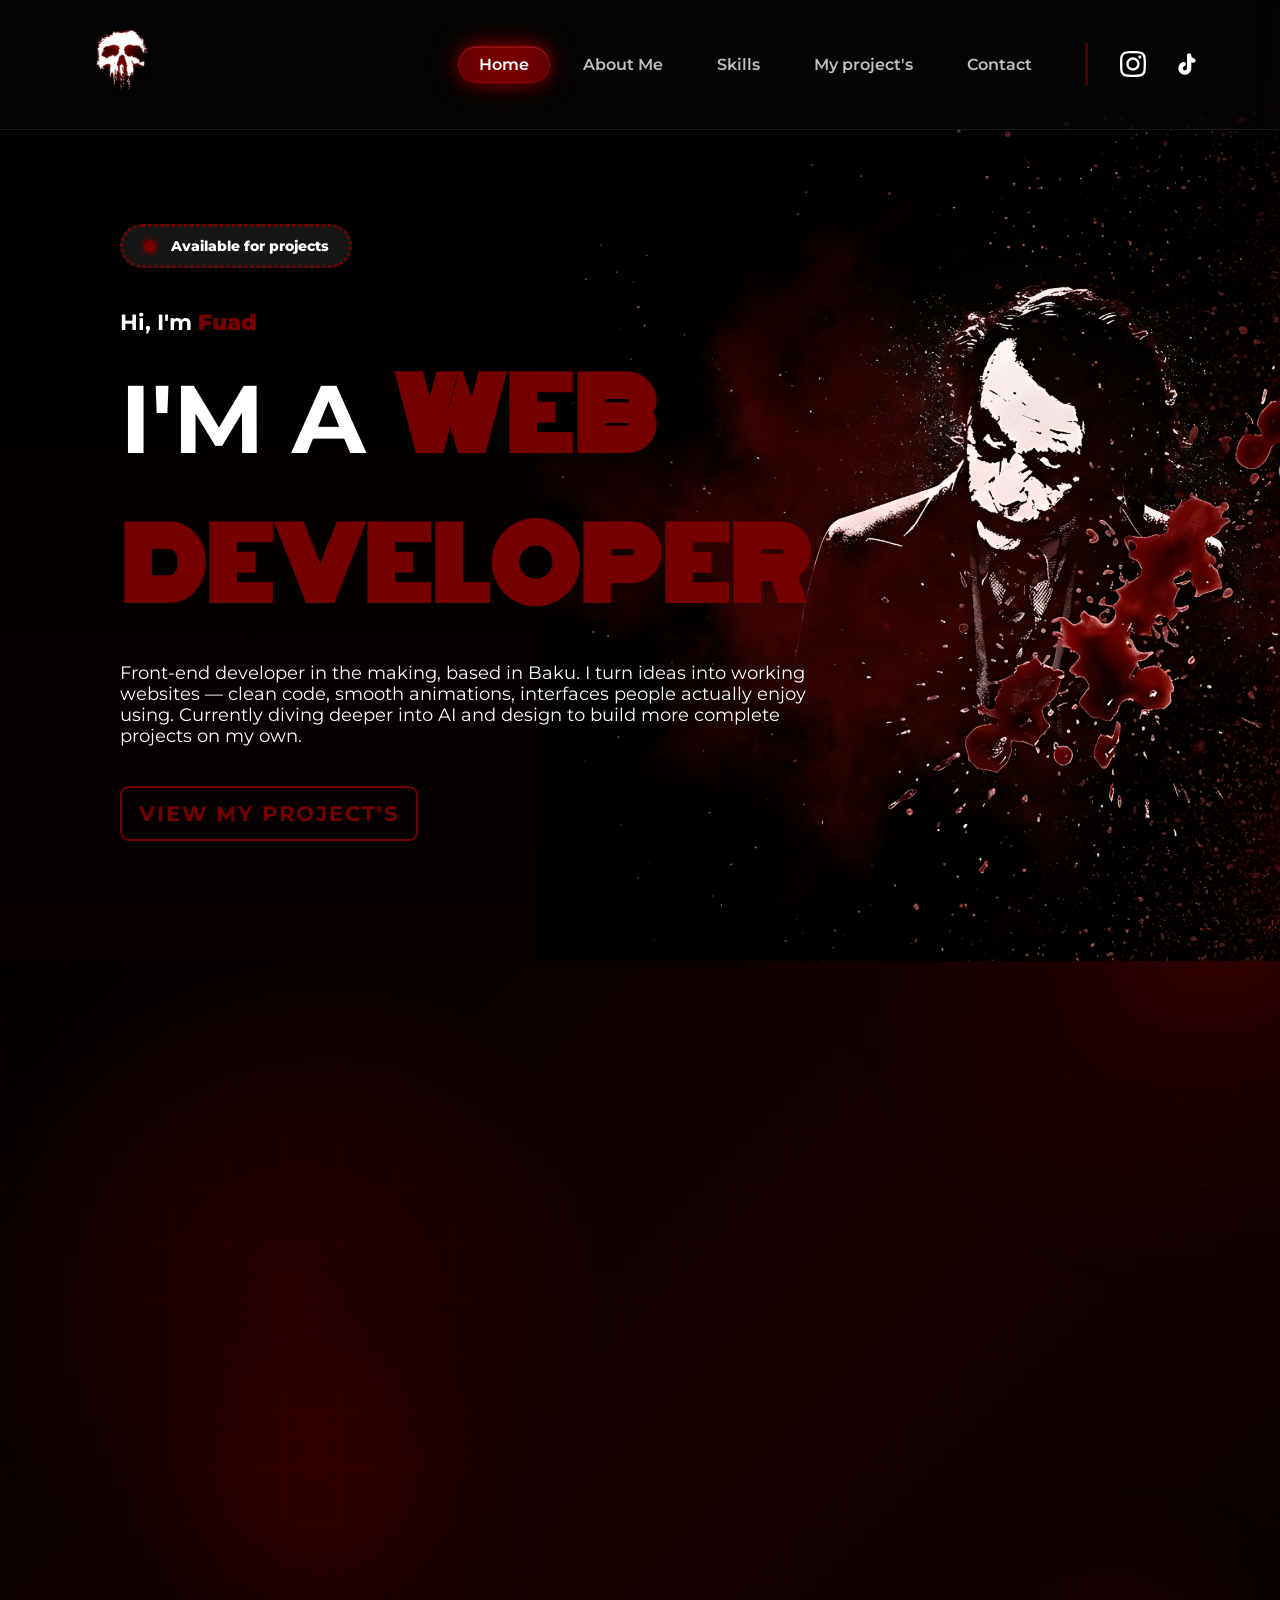
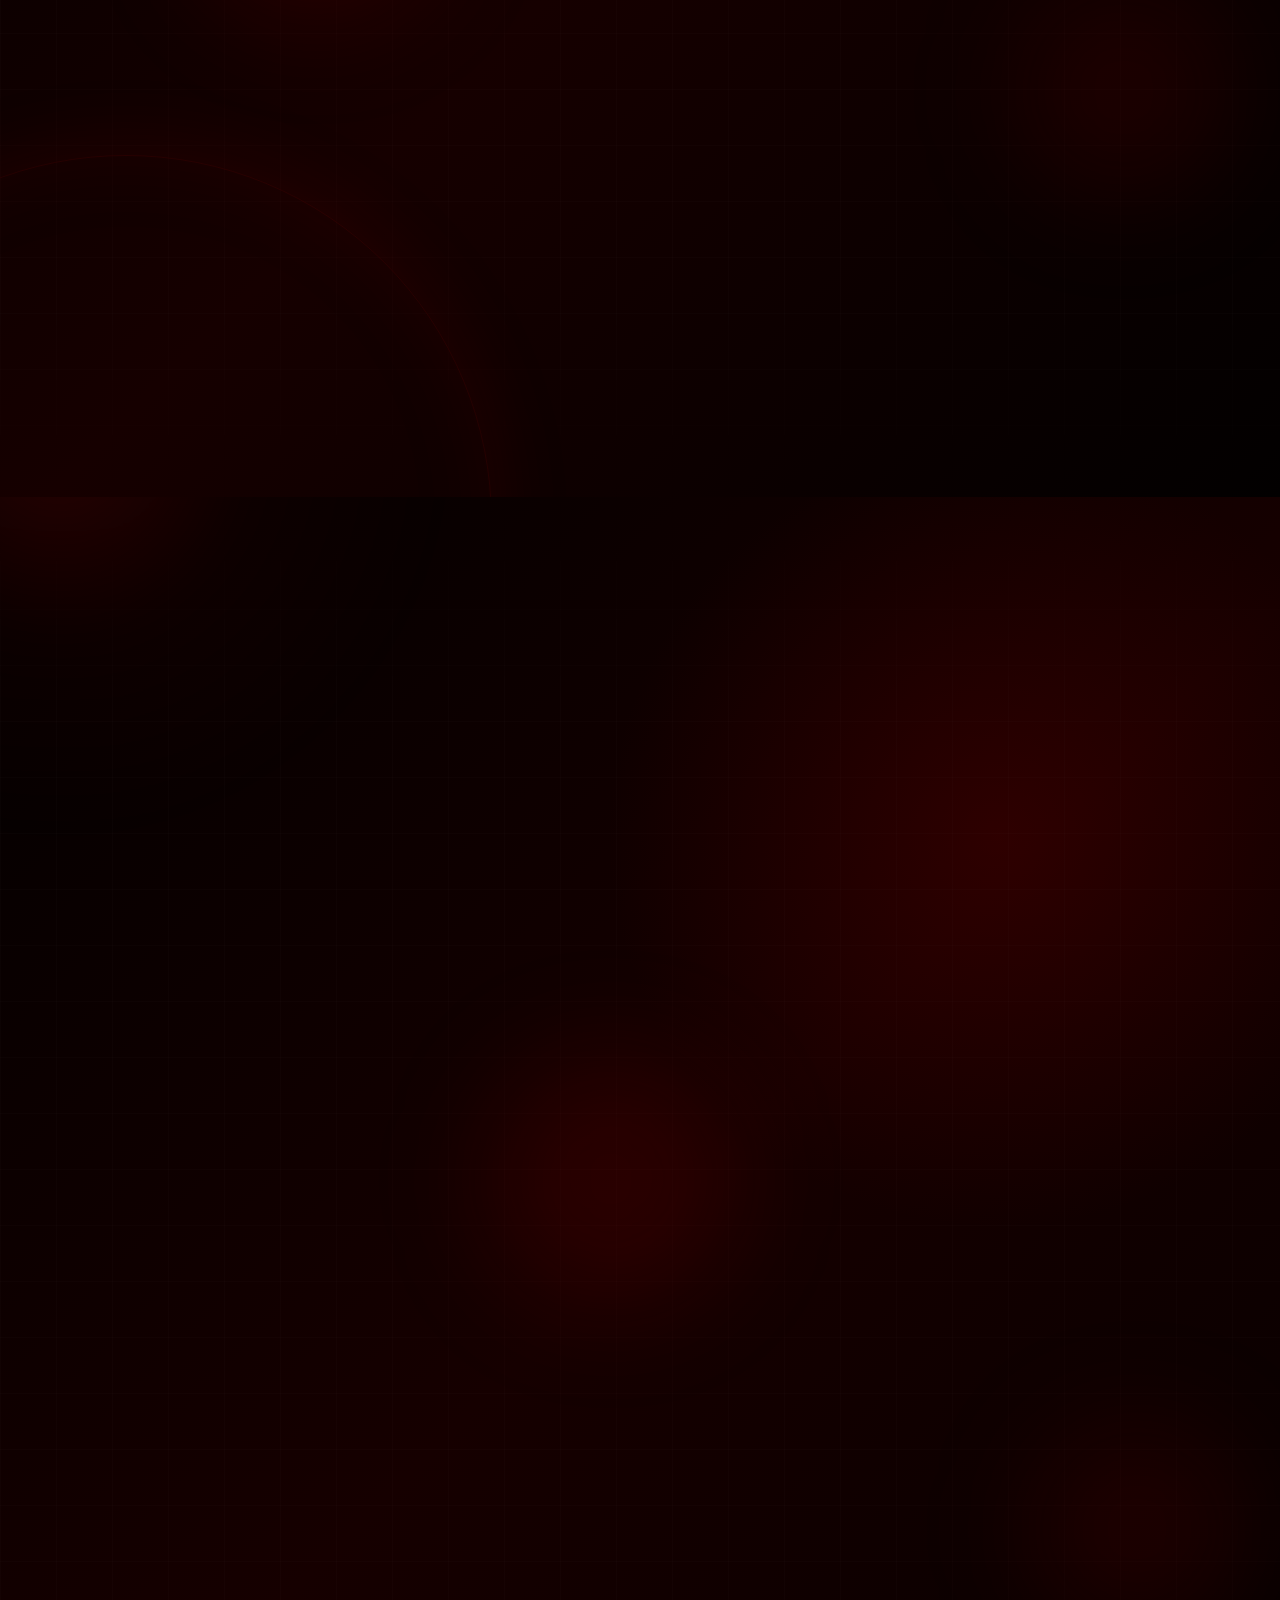
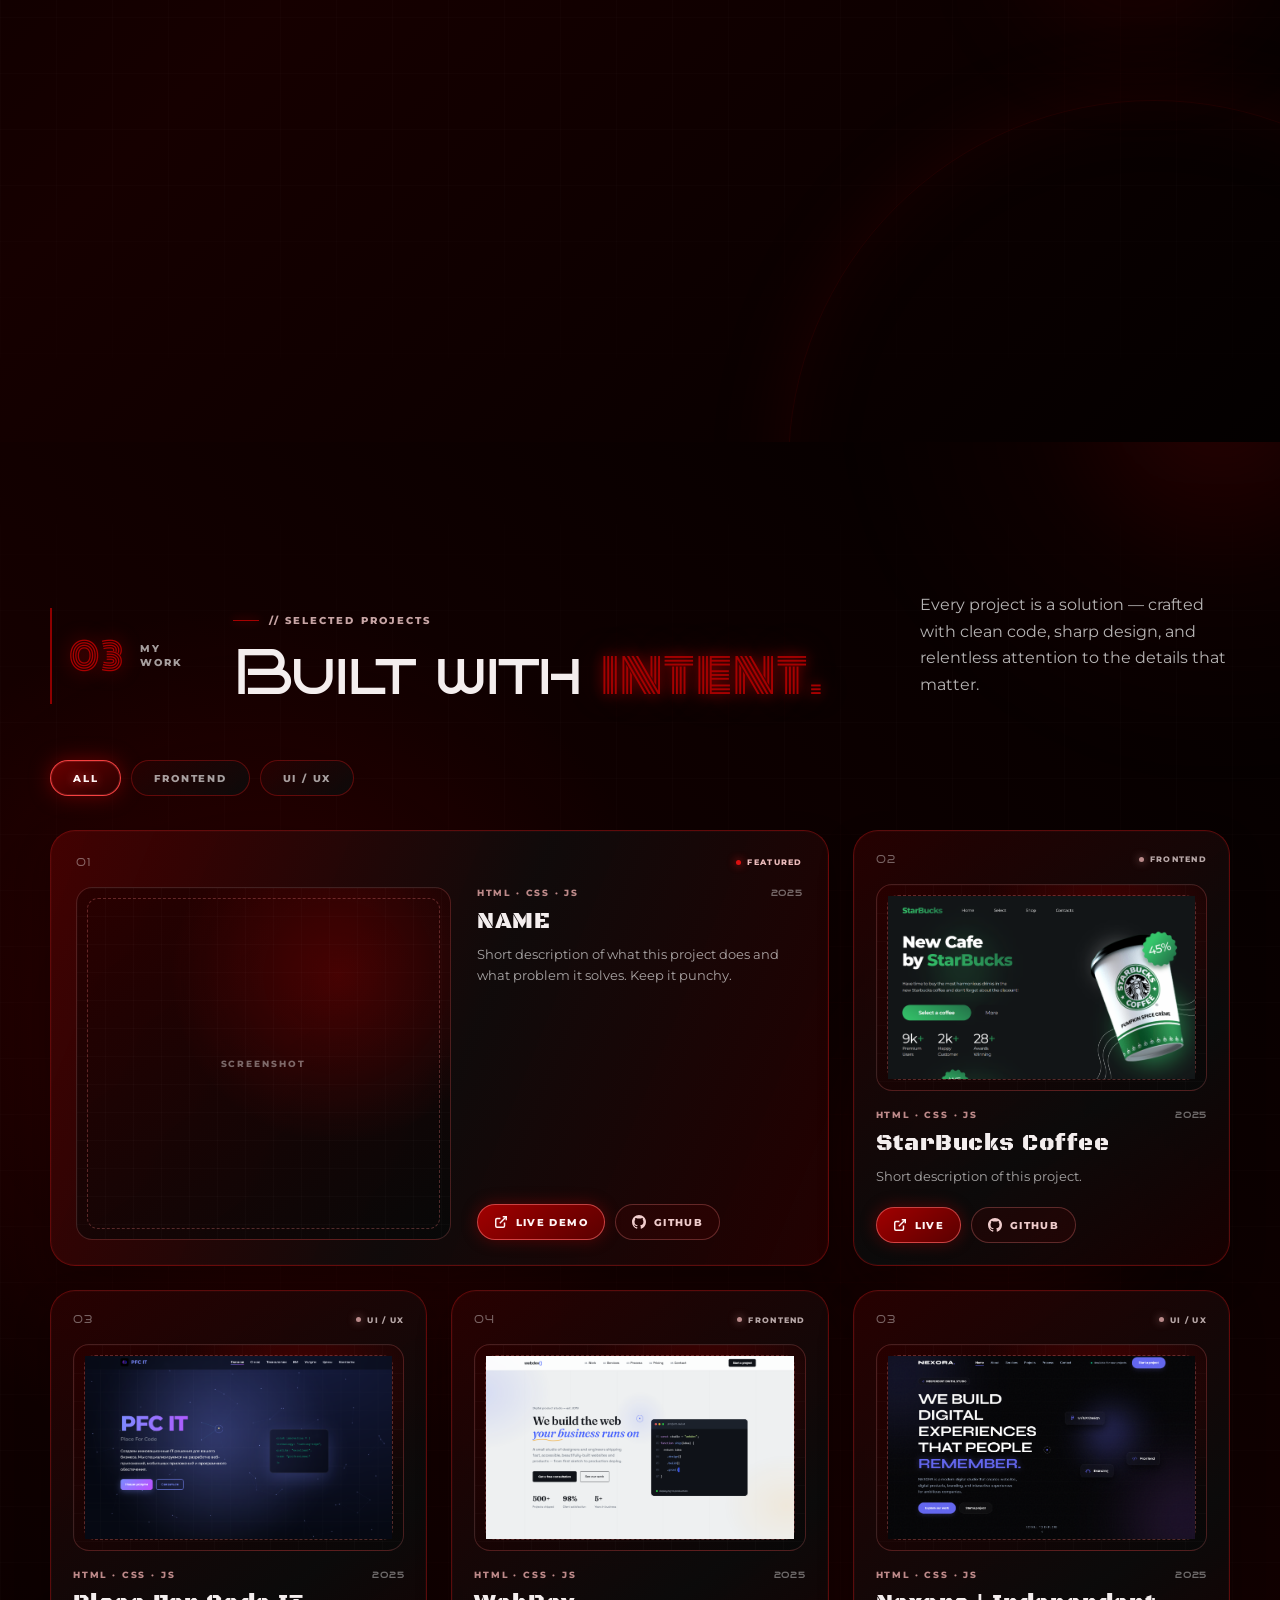
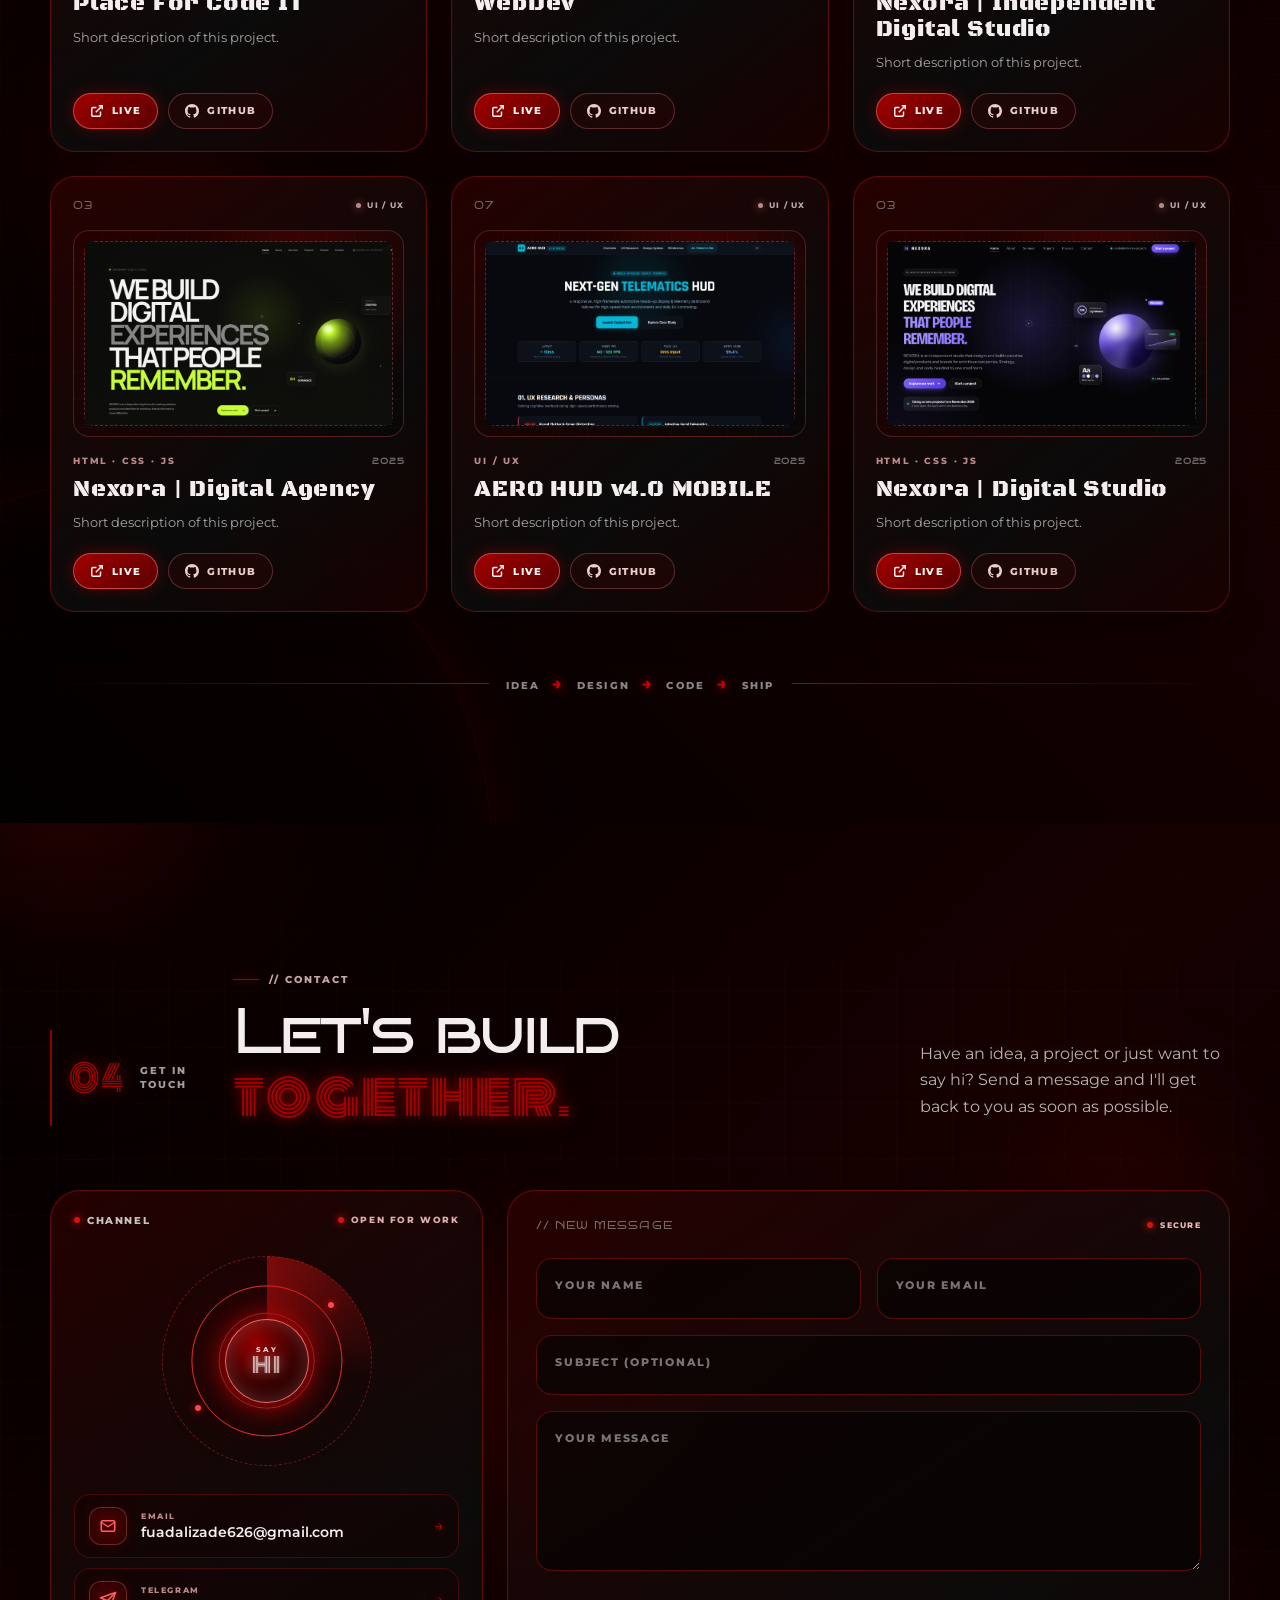
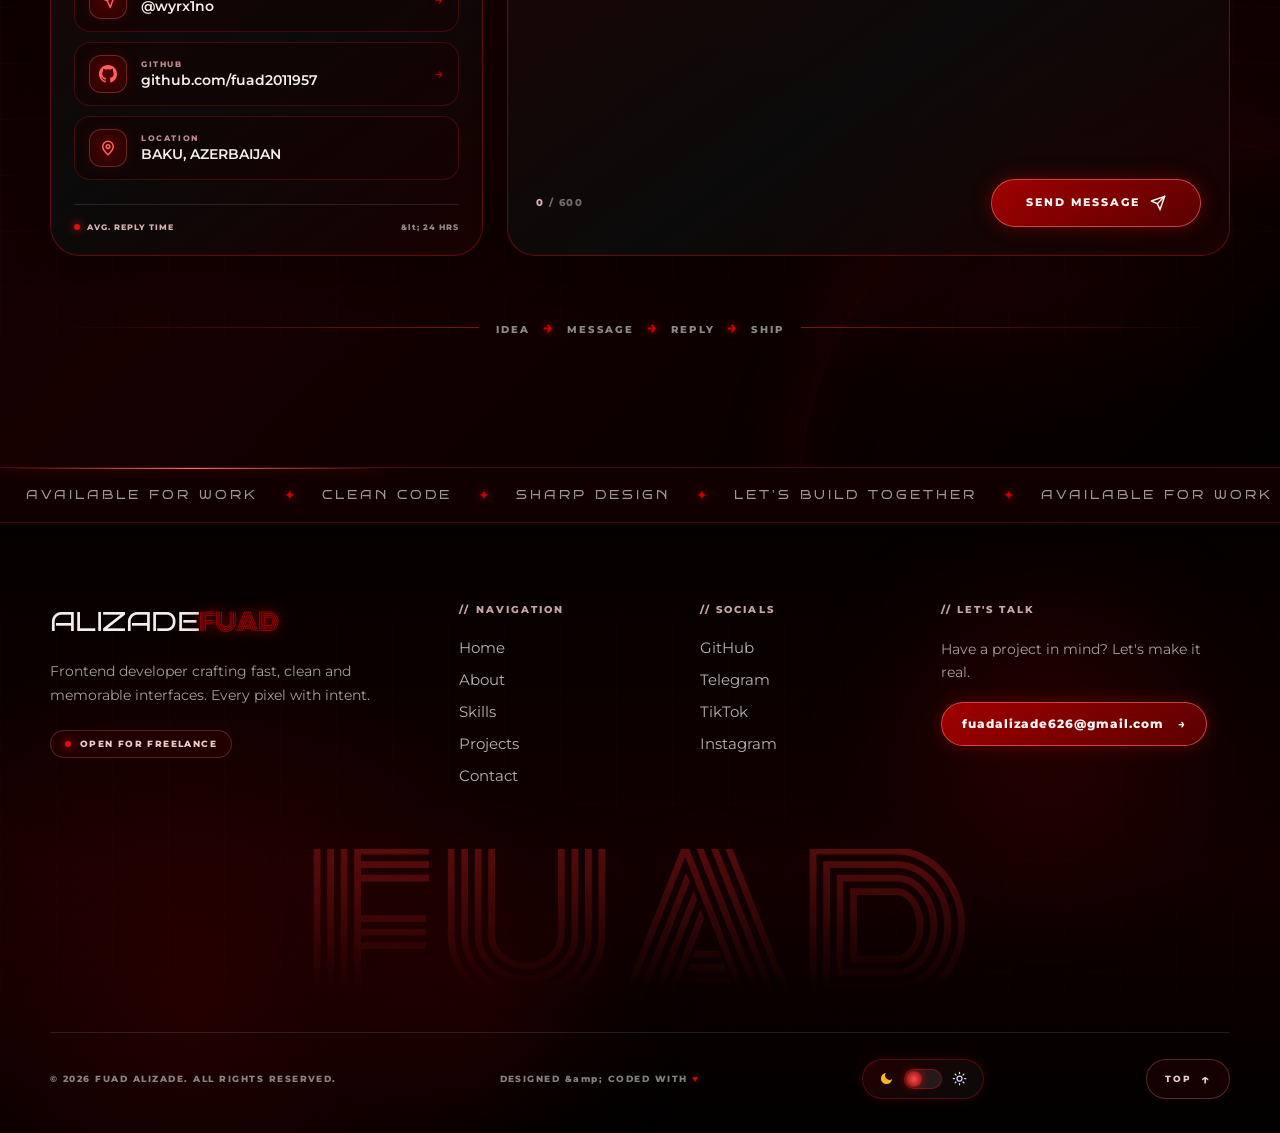
==== commit b5a7c4cc: "+1 pr" ====
--- a/index.html
+++ b/index.html
@@ -688,28 +688,30 @@
 
             <!-- ── Проект 08 ── -->
             <!-- CATEGORY: frontend — поменяй на "ui", если захочешь перекинуть -->
-            <article class="proj-card projects-reveal" data-category="frontend" aria-label="Project 8">
+            <article class="proj-card projects-reveal" data-category="frontend" aria-label="Project 3">
                 <div class="proj-card__label">
-                    <span class="proj-card__number">08</span>
-                    <span class="proj-card__badge proj-card__badge--dim"><i></i><span data-i18n="filter.frontend">FRONTEND</span></span>
+                    <span class="proj-card__number">03</span>
+                    <span class="proj-card__badge proj-card__badge--dim"><i></i><span data-i18n="filter.ui">FRONTEND</span></span>
                 </div>
                 <div class="proj-card__thumb" aria-hidden="true">
-                    <div class="proj-card__thumb-placeholder"><span data-i18n="projects.screenshot">SCREENSHOT</span></div>
+                    <div class="proj-card__thumb-placeholder"><span>
+                        <img src="./public/nexora3.png" alt=""></span></div>
                     <div class="proj-card__scan"></div>
                 </div>
                 <div class="proj-card__body">
                     <div class="proj-card__meta">
                         <span class="proj-card__stack">HTML · CSS · JS</span>
-                        <span class="proj-card__year">2026</span>
-                    </div>
-                    <h3>Mini Weather Widget</h3>
-                    <p>Компактный виджет погоды с запросом к API и анимированными иконками.</p>
+                        <span class="proj-card__year">2025</span>
+                    </div>
+                    <h3>Nexora | Digital Studio</h3>
+                    <p data-i18n="projects.card.desc.generic">Short description of this project.</p>
                     <div class="proj-card__actions">
-                        <a href="#" class="proj-card__btn proj-card__btn--primary" target="_blank" rel="noopener">
+                        <a href="https://nexora-independent-digital-studio-2.vercel.app" class="proj-card__btn proj-card__btn--primary" target="_blank" rel="noopener">
                             <svg width="14" height="14" viewBox="0 0 24 24" fill="none" stroke="currentColor" stroke-width="2.5"><path d="M18 13v6a2 2 0 0 1-2 2H5a2 2 0 0 1-2-2V8a2 2 0 0 1 2-2h6"/><polyline points="15 3 21 3 21 9"/><line x1="10" y1="14" x2="21" y2="3"/></svg>
                             <span data-i18n="btn.live">Live</span>
                         </a>
-                        <a href="#" class="proj-card__btn proj-card__btn--ghost" target="_blank" rel="noopener">
+                        <a href="https://github.com/fuad2011957/NEXORA-Independent-digital-studio-2"
+                        class="proj-card__btn proj-card__btn--ghost" target="_blank" rel="noopener">
                             <svg width="14" height="14" viewBox="0 0 24 24" fill="currentColor"><path d="M12 0C5.37 0 0 5.37 0 12c0 5.3 3.438 9.8 8.205 11.385.6.113.82-.258.82-.577 0-.285-.01-1.04-.015-2.04-3.338.724-4.042-1.61-4.042-1.61-.546-1.385-1.335-1.755-1.335-1.755-1.087-.744.084-.729.084-.729 1.205.084 1.838 1.236 1.838 1.236 1.07 1.835 2.809 1.305 3.495.998.108-.776.417-1.305.76-1.605-2.665-.3-5.466-1.332-5.466-5.93 0-1.31.465-2.38 1.235-3.22-.135-.303-.54-1.523.105-3.176 0 0 1.005-.322 3.3 1.23.96-.267 1.98-.399 3-.405 1.02.006 2.04.138 3 .405 2.28-1.552 3.285-1.23 3.285-1.23.645 1.653.24 2.873.12 3.176.765.84 1.23 1.91 1.23 3.22 0 4.61-2.805 5.625-5.475 5.92.42.36.81 1.096.81 2.22 0 1.606-.015 2.896-.015 3.286 0 .315.21.69.825.57C20.565 21.795 24 17.295 24 12c0-6.63-5.37-12-12-12z"/></svg>
                             GitHub
                         </a>
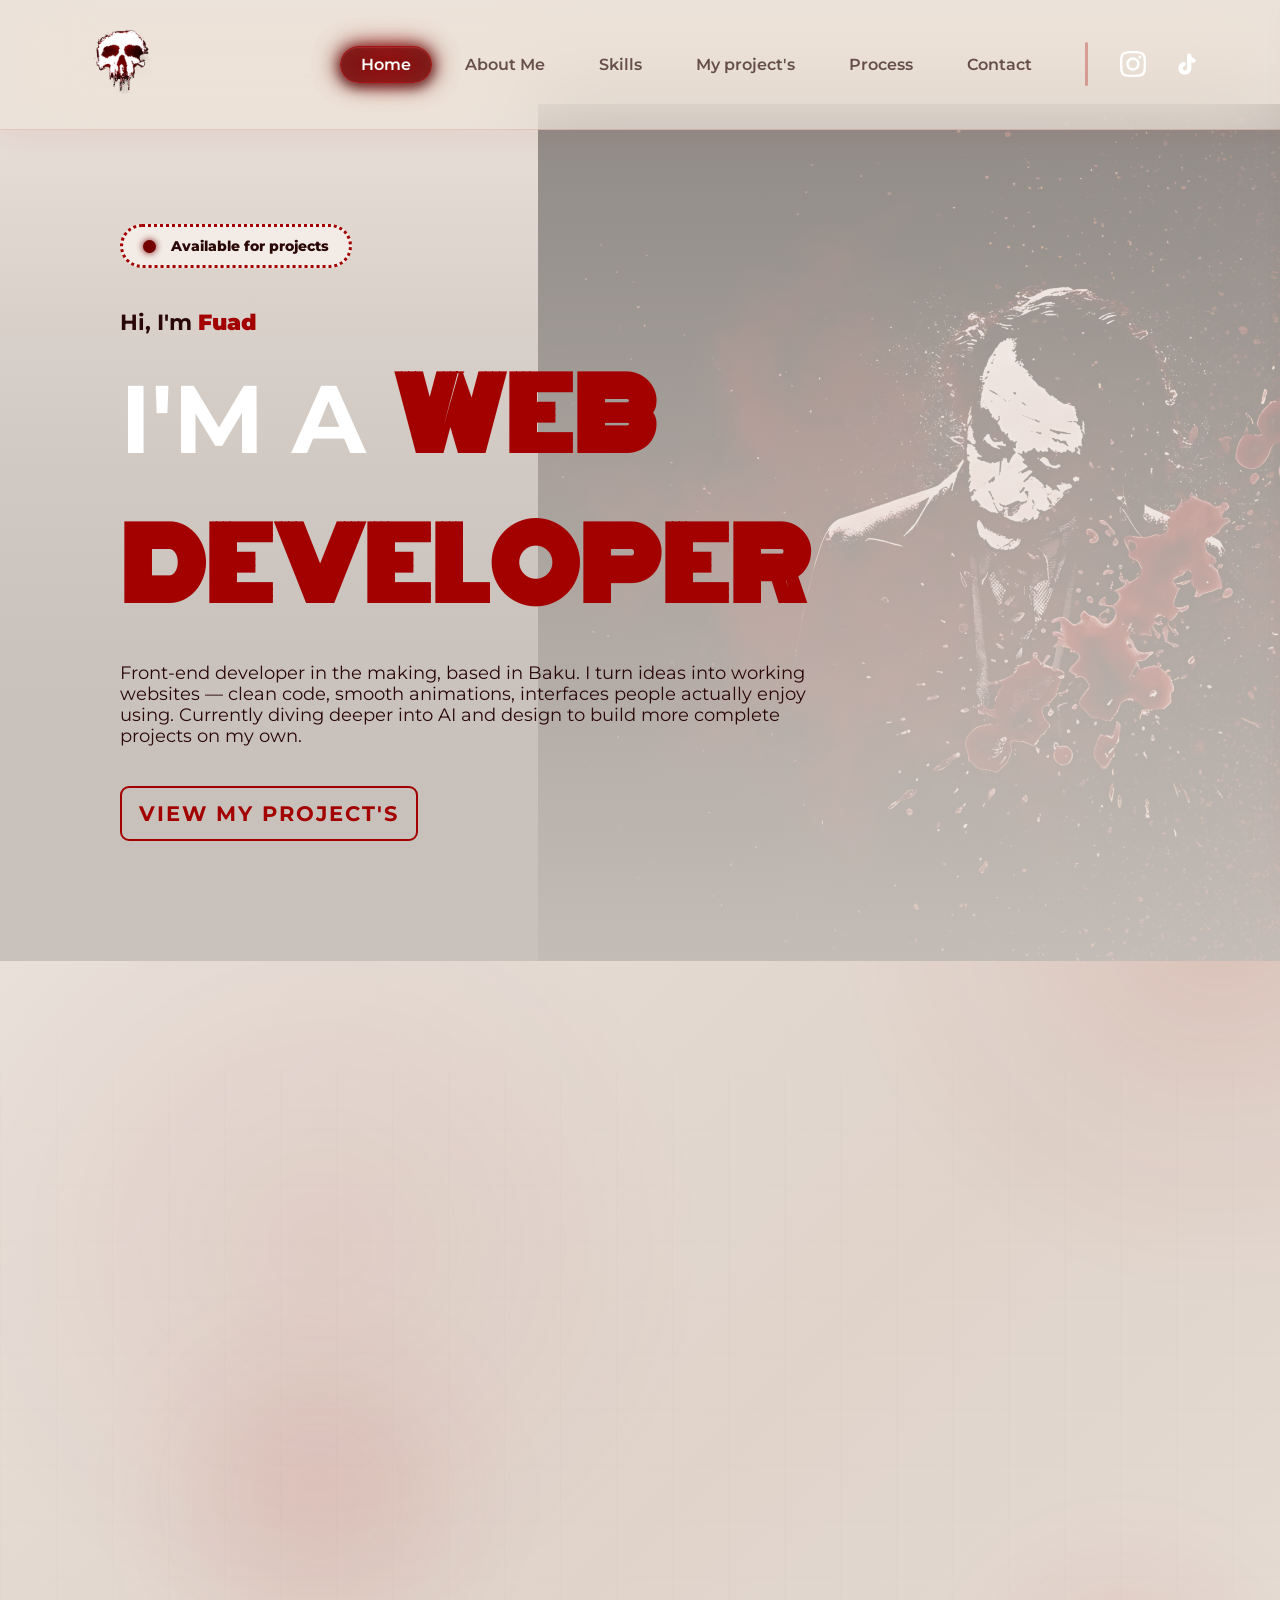
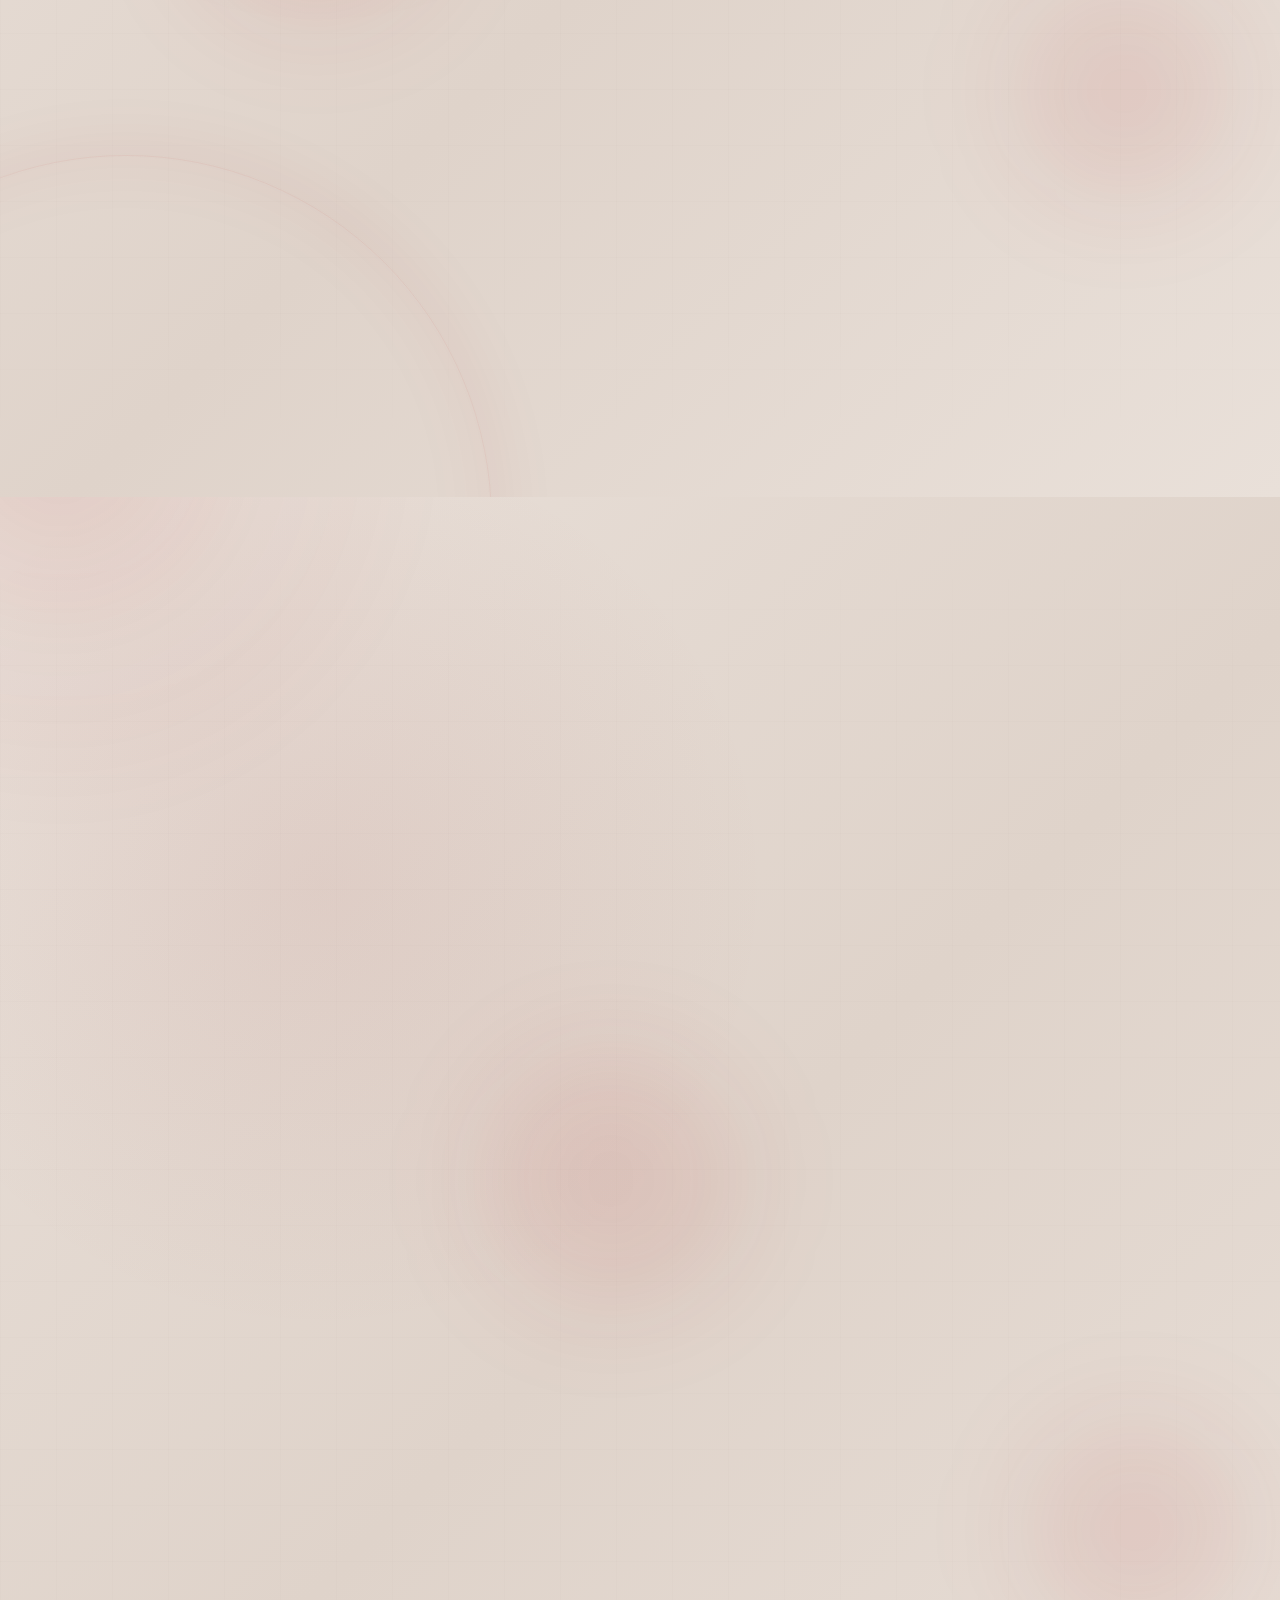
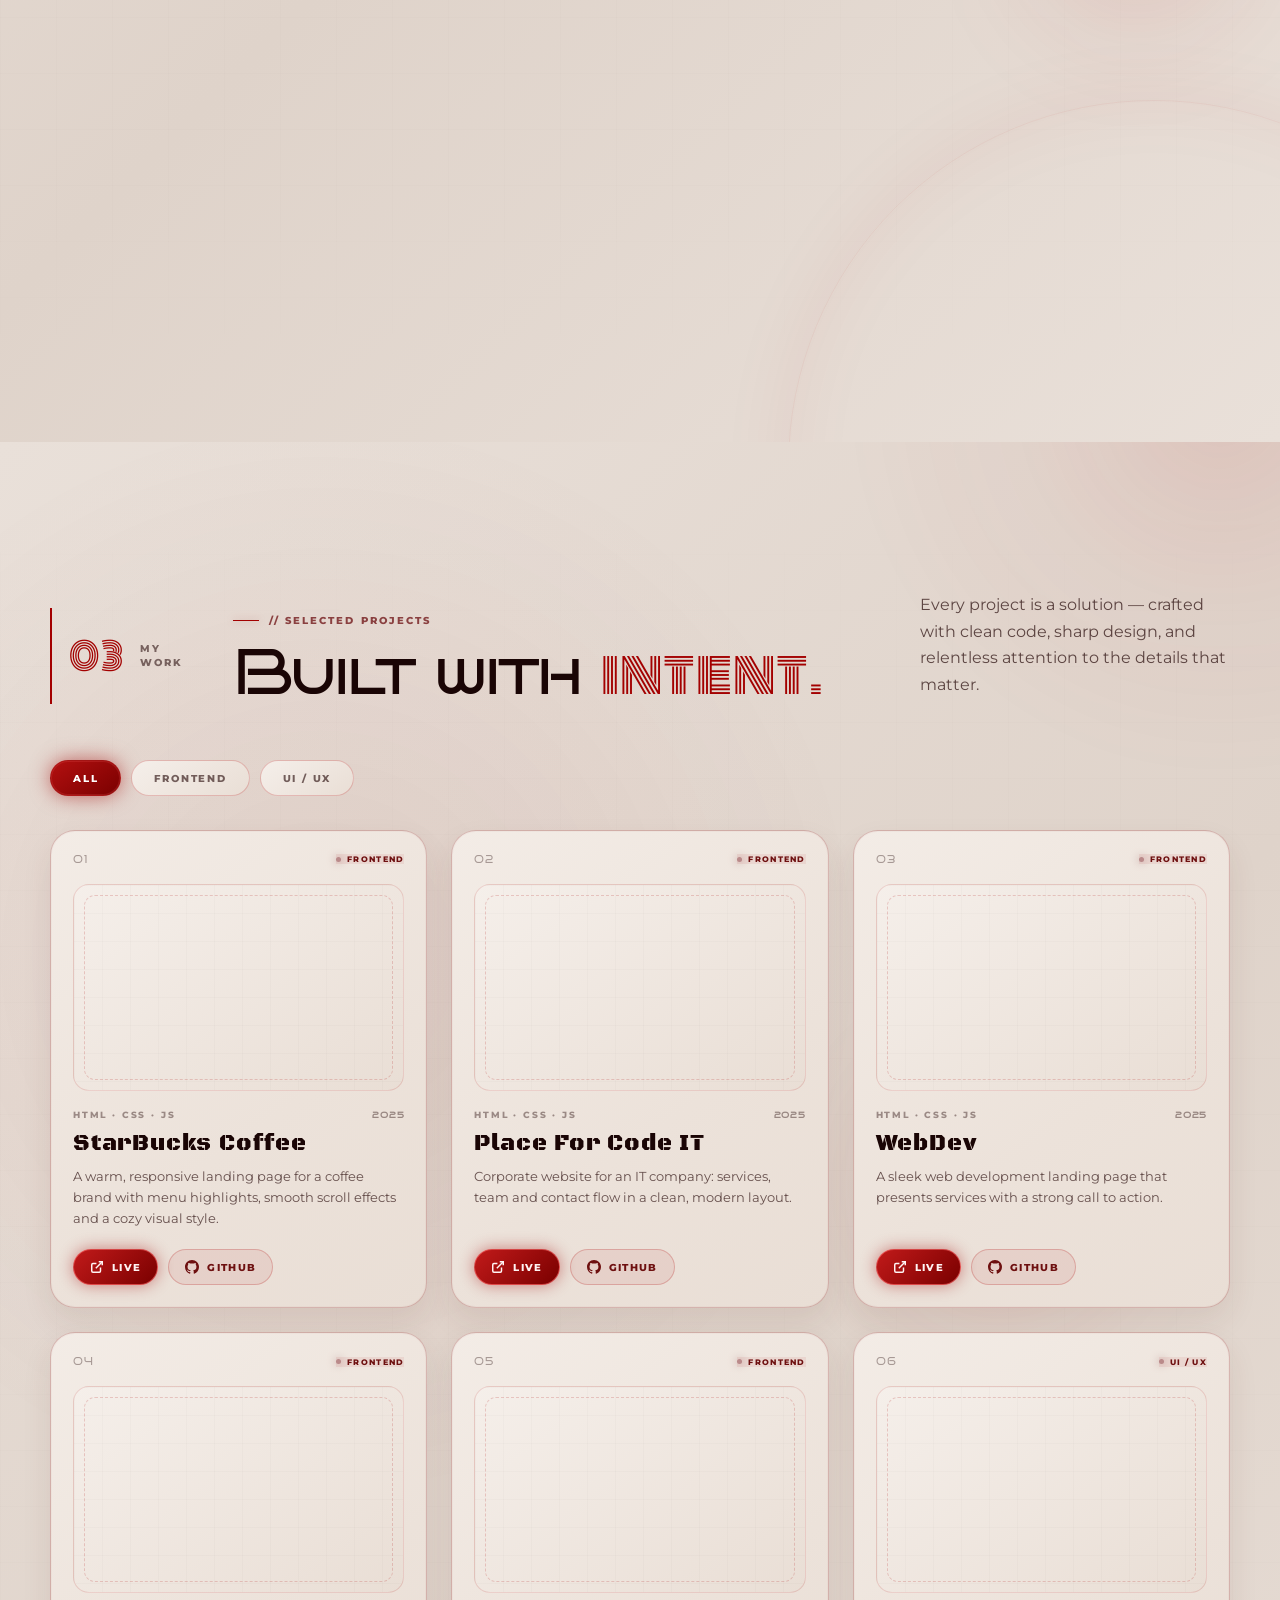
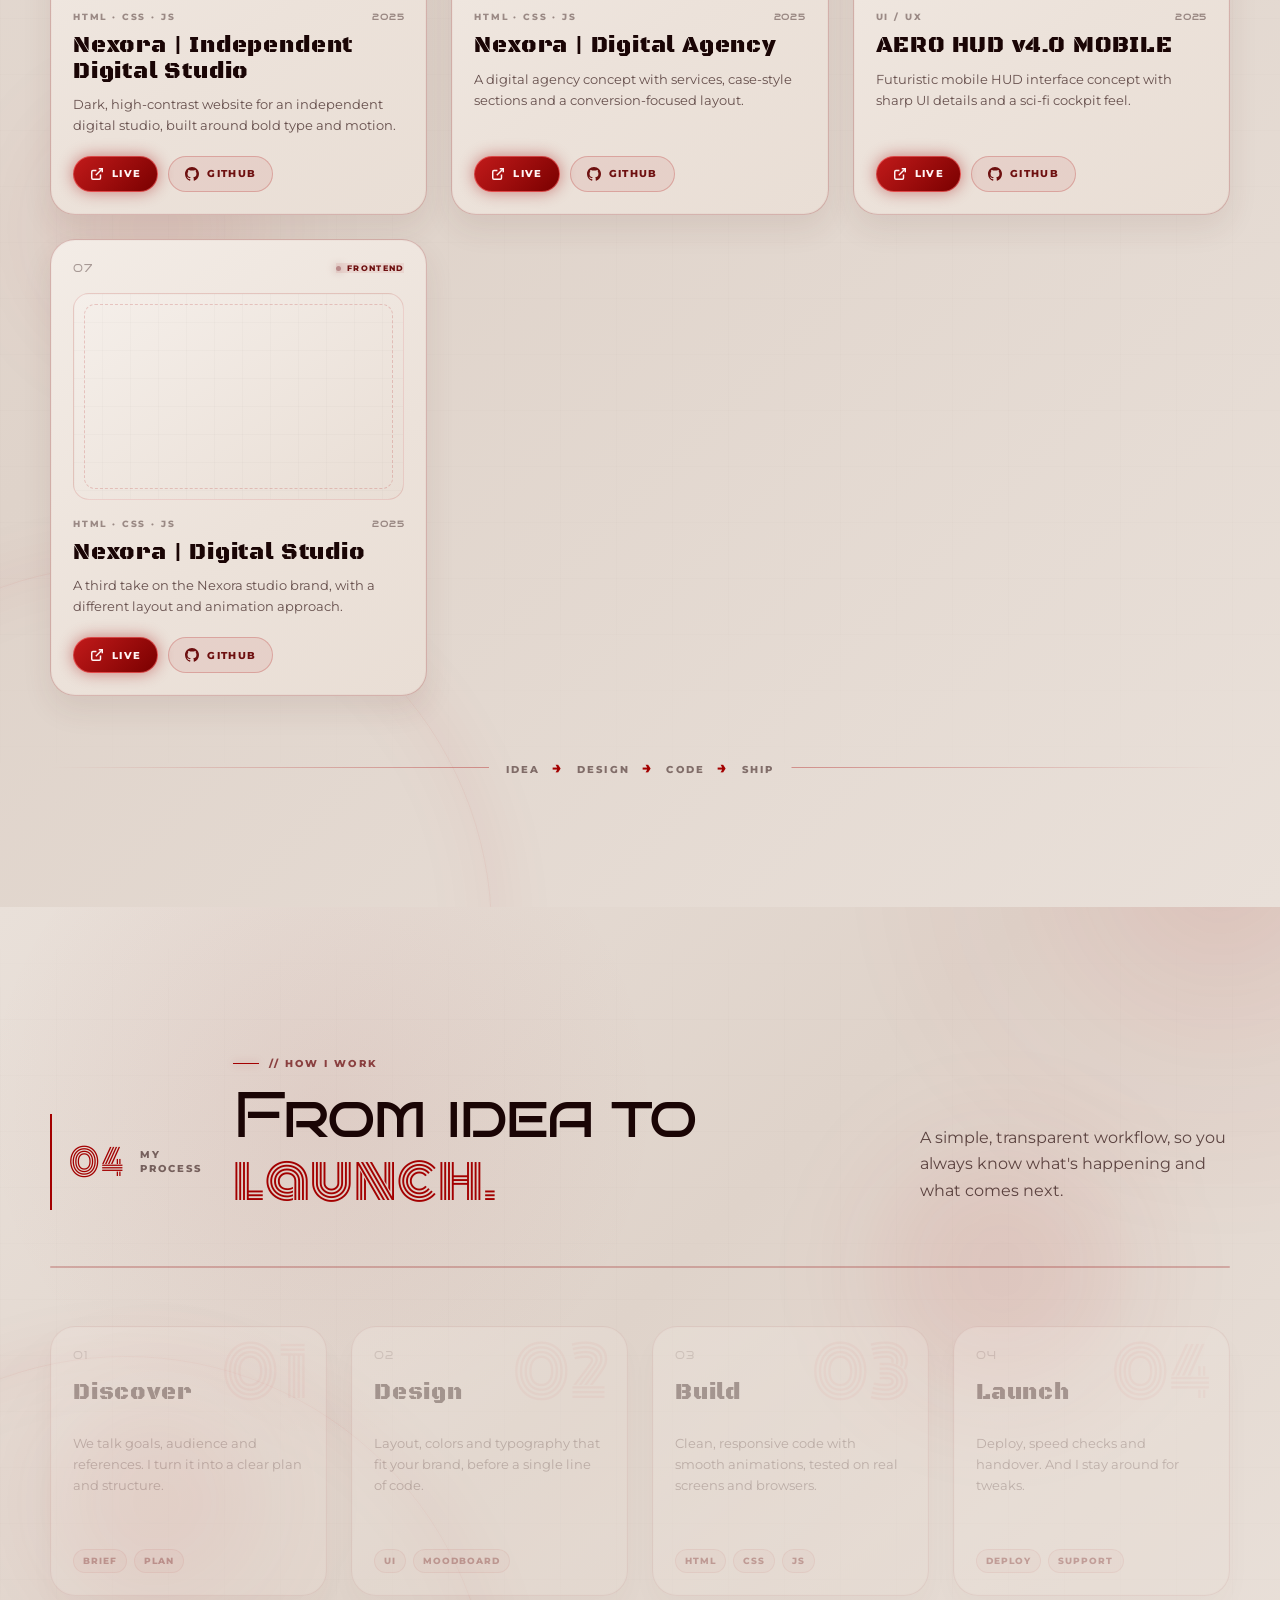
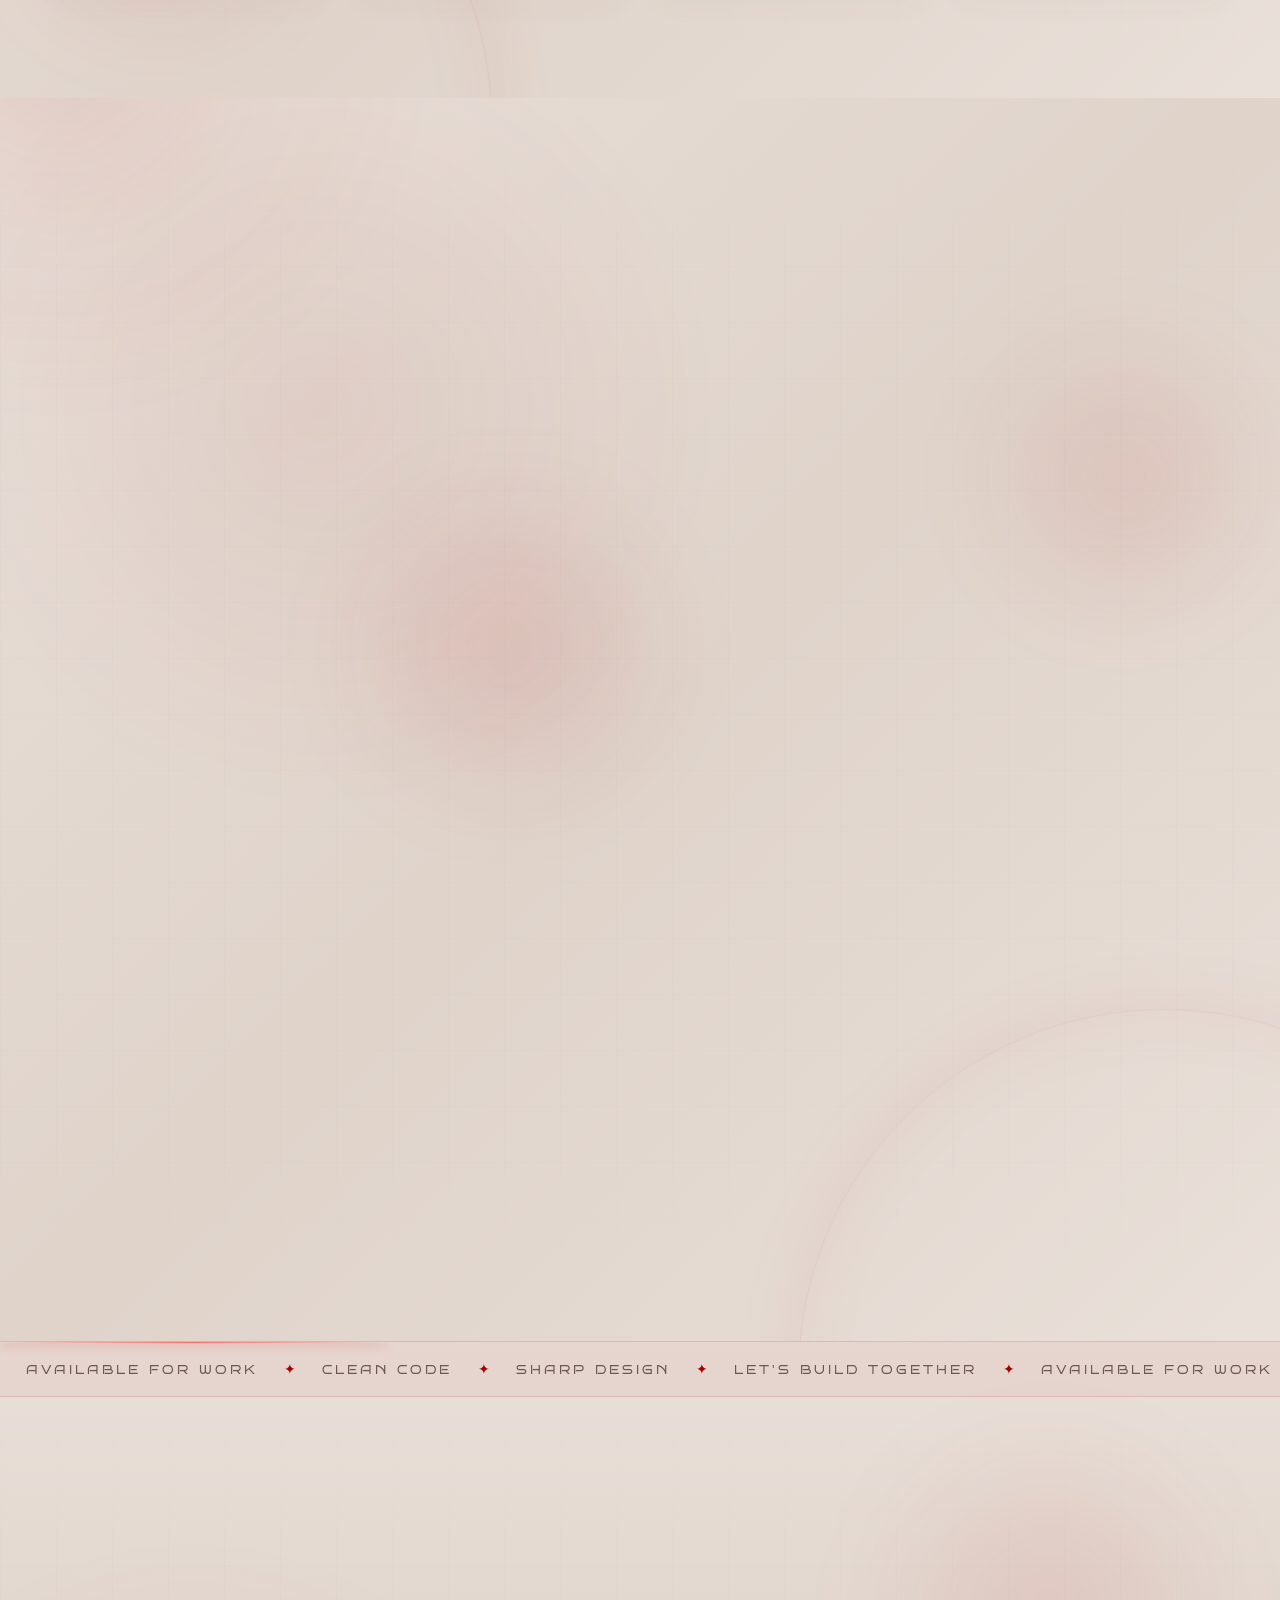
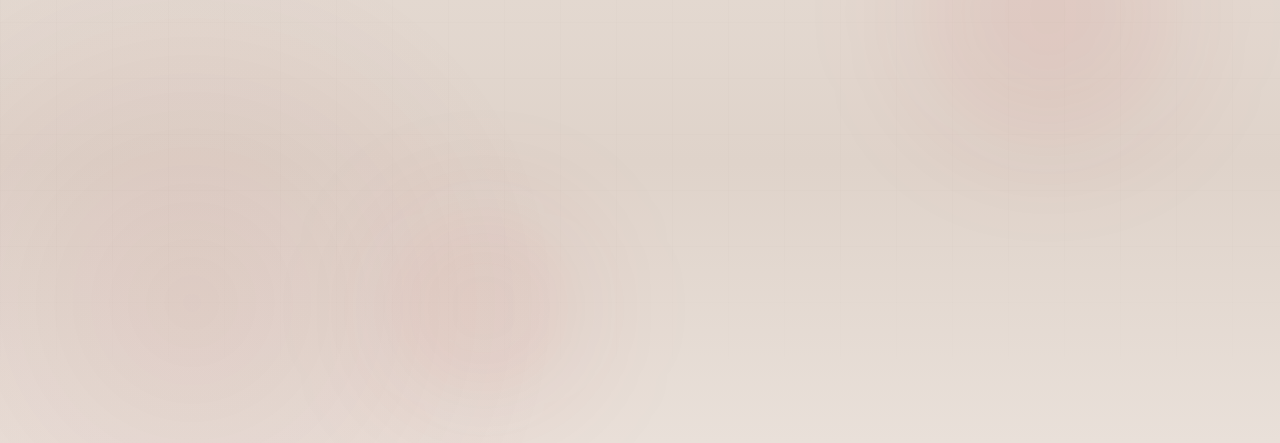
==== commit 9b6a9b12: "new razdel + soob ot contact" ====
--- a/index.html
+++ b/index.html
@@ -6,18 +6,29 @@
         (function(){
             try{
                 var t = localStorage.getItem('site-theme');
+                if(!t && matchMedia('(prefers-color-scheme: light)').matches) t = 'light';
                 if(t === 'light') document.documentElement.classList.add('light-theme');
             }catch(e){}
         })();
     </script>
     <meta name="viewport" content="width=device-width, initial-scale=1.0">
+    <meta name="theme-color" content="#030000">
+    <meta name="description" content="Fuad Alizade — front-end developer from Baku. Portfolio, projects and contact.">
     <link rel="stylesheet" href="style/index.css">
     <link rel="stylesheet" href="style/lang-switch.css">
     <link rel="stylesheet" href="style/theme-toggle.css">
+    <link rel="stylesheet" href="style/extras.css">
     <link rel="icon" href="public/logo-h-no-bg-preview (carve.photos).png">
     <title>Fuad Alizade — Portfolio</title>
 </head>
 <body>
+    <!-- Shared icons -->
+    <svg width="0" height="0" style="position:absolute" aria-hidden="true" focusable="false">
+        <symbol id="i-ext" viewBox="0 0 24 24" fill="none" stroke="currentColor" stroke-width="2.5"><path d="M18 13v6a2 2 0 0 1-2 2H5a2 2 0 0 1-2-2V8a2 2 0 0 1 2-2h6"/><polyline points="15 3 21 3 21 9"/><line x1="10" y1="14" x2="21" y2="3"/></symbol>
+        <symbol id="i-gh" viewBox="0 0 24 24" fill="currentColor"><path d="M12 0C5.37 0 0 5.37 0 12c0 5.3 3.438 9.8 8.205 11.385.6.113.82-.258.82-.577 0-.285-.01-1.04-.015-2.04-3.338.724-4.042-1.61-4.042-1.61-.546-1.385-1.335-1.755-1.335-1.755-1.087-.744.084-.729.084-.729 1.205.084 1.838 1.236 1.838 1.236 1.07 1.835 2.809 1.305 3.495.998.108-.776.417-1.305.76-1.605-2.665-.3-5.466-1.332-5.466-5.93 0-1.31.465-2.38 1.235-3.22-.135-.303-.54-1.523.105-3.176 0 0 1.005-.322 3.3 1.23.96-.267 1.98-.399 3-.405 1.02.006 2.04.138 3 .405 2.28-1.552 3.285-1.23 3.285-1.23.645 1.653.24 2.873.12 3.176.765.84 1.23 1.91 1.23 3.22 0 4.61-2.805 5.625-5.475 5.92.42.36.81 1.096.81 2.22 0 1.606-.015 2.896-.015 3.286 0 .315.21.69.825.57C20.565 21.795 24 17.295 24 12c0-6.63-5.37-12-12-12z"/></symbol>
+    </svg>
+
+    <div class="scroll-progress" aria-hidden="true"></div>
     <div class="cursor-ring is-hidden" aria-hidden="true"></div>
     <div class="cursor-dot is-hidden" aria-hidden="true"></div>
 
@@ -25,9 +36,7 @@
     <header>
         <div class="container">
             <div class="header-logo">
-                <a href="#">
-                    <img src="public/cherep (1).png" alt="Logo">
-                </a>
+                <a href="#"><img src="public/cherep (1).png" alt="Logo"></a>
             </div>
             <div class="header-links">
                 <nav class="header-nav">
@@ -36,17 +45,16 @@
                         <li><a href="#about" class="nav-link" data-i18n="nav.about">About Me</a></li>
                         <li><a href="#skills" class="nav-link" data-i18n="nav.skills">Skills</a></li>
                         <li><a href="#projects" class="nav-link" data-i18n="nav.projects">My project's</a></li>
+                        <li><a href="#process" class="nav-link" data-i18n="nav.process">Process</a></li>
                         <li><a href="#contact" class="nav-link" data-i18n="nav.contact">Contact</a></li>
                     </ul>
                 </nav>
                 <div class="header-line"></div>
-
                 <div class="header-sosial-media">
                     <a class="social-icon instagram" href="https://www.instagram.com/fuadws_aw/" aria-label="Instagram"></a>
                     <a class="social-icon tiktok" href="https://www.tiktok.com/@fuaddws_ws" aria-label="TikTok"></a>
                 </div>
             </div>
-            <!-- Burger button — mobile only -->
             <button class="burger" aria-label="Open menu" aria-expanded="false" aria-controls="mobile-drawer">
                 <span class="burger__bar"></span>
                 <span class="burger__bar"></span>
@@ -55,57 +63,39 @@
         </div>
     </header>
 
-    <!-- Mobile backdrop -->
     <div class="mob-backdrop" aria-hidden="true"></div>
 
     <!-- Mobile drawer -->
     <nav id="mobile-drawer" class="mob-drawer" aria-label="Mobile navigation" aria-hidden="true">
-        <!-- Drawer top: logo + name -->
         <div class="mob-drawer__head">
             <img src="public/cherep (1).png" alt="Logo" class="mob-drawer__logo">
             <div class="mob-drawer__identity">
                 <span class="mob-drawer__name">FUAD ALIZADE</span>
                 <span class="mob-drawer__role" data-i18n="role.webdev">WEB DEVELOPER</span>
             </div>
-            <button class="mob-drawer__close" aria-label="Close menu">
-                <span></span><span></span>
-            </button>
-        </div>
-
-        <!-- Laser separator -->
+            <button class="mob-drawer__close" aria-label="Close menu"><span></span><span></span></button>
+        </div>
         <div class="mob-drawer__sep" aria-hidden="true"></div>
-
-
-        <!-- Nav links -->
         <ul class="mob-drawer__nav">
             <li><a href="#" class="mob-nav-link active" data-label="01" data-i18n="nav.home">Home</a></li>
             <li><a href="#about" class="mob-nav-link" data-label="02" data-i18n="nav.about">About Me</a></li>
             <li><a href="#skills" class="mob-nav-link" data-label="03" data-i18n="nav.skills">Skills</a></li>
-            <li><a href="#projects" class="mob-nav-link" data-label="04" data-i18n="nav.projects">My Projects</a></li>
-            <li><a href="#contact" class="mob-nav-link" data-label="05" data-i18n="nav.contact">Contact</a></li>
+            <li><a href="#projects" class="mob-nav-link" data-label="04" data-i18n="nav.projects2">Projects</a></li>
+            <li><a href="#process" class="mob-nav-link" data-label="05" data-i18n="nav.process">Process</a></li>
+            <li><a href="#contact" class="mob-nav-link" data-label="06" data-i18n="nav.contact">Contact</a></li>
         </ul>
-
-        <!-- Laser separator -->
         <div class="mob-drawer__sep" aria-hidden="true"></div>
-
-        <!-- Socials -->
         <div class="mob-drawer__socials">
             <span class="mob-drawer__socials-label" data-i18n="socials.follow">FOLLOW ME</span>
             <div class="mob-drawer__socials-icons">
-                <a href="https://www.instagram.com/fuadws_aw/" aria-label="Instagram" target="_blank" rel="noopener noreferrer">
-                    <img src="./public/svg/instagram.svg" alt="">
-                </a>
-                <a href="https://www.tiktok.com/@fuaddws_ws" aria-label="TikTok" target="_blank" rel="noopener noreferrer">
-                    <img src="./public/svg/tiktok.svg" alt="">
-                </a>
-            </div>
-        </div>
-
-        <!-- Corner decoration -->
+                <a href="https://www.instagram.com/fuadws_aw/" aria-label="Instagram" target="_blank" rel="noopener noreferrer"><img src="./public/svg/instagram.svg" alt=""></a>
+                <a href="https://www.tiktok.com/@fuaddws_ws" aria-label="TikTok" target="_blank" rel="noopener noreferrer"><img src="./public/svg/tiktok.svg" alt=""></a>
+            </div>
+        </div>
         <div class="mob-drawer__corner" aria-hidden="true"></div>
     </nav>
 
-    <!-- HERO SECTION -->
+    <!-- HERO -->
     <section id="home" class="im_fuad">
         <div class="container">
             <span id="available">
@@ -114,54 +104,42 @@
             </span>
             <div class="im_fuad_content">
                 <div class="h1">
-                    <p><span data-i18n="hero.greeting">Hi, I'm</span> <span id="red-text">Fuad</span></p>
+                    <p><span data-i18n="hero.greeting">Hi, I'm</span> <span class="red-text">Fuad</span></p>
                     <h1><span data-i18n="hero.role.prefix">I'M A</span> <span id="red-text" class="a" data-i18n="hero.role.title">WEB DEVELOPER</span></h1>
                 </div>
                 <div class="p">
-                    <p data-i18n="hero.desc">
-                        Front-end developer in the making, based in Baku. I turn ideas into working websites — clean code, smooth animations, interfaces people actually enjoy using. Currently diving deeper into AI and design to build more complete projects on my own.
-                    </p>
-                </div>
-                <a href="#projects">
-                    <div class="button" data-i18n="hero.btn">VIEW MY PROJECT'S</div>
-                </a>
+                    <p data-i18n="hero.desc">Front-end developer in the making, based in Baku. I turn ideas into working websites — clean code, smooth animations, interfaces people actually enjoy using. Currently diving deeper into AI and design to build more complete projects on my own.</p>
+                </div>
+                <a href="#projects"><div class="button" data-i18n="hero.btn">VIEW MY PROJECT'S</div></a>
             </div>
         </div>
     </section>
 
-    <!-- ABOUT SECTION (REDESIGNED TO MATCH SKILLS) -->
+    <!-- ABOUT -->
     <section id="about" class="about" aria-labelledby="about-title">
         <div class="about__grid" aria-hidden="true"></div>
         <div class="about__glow about__glow--one" aria-hidden="true"></div>
         <div class="about__glow about__glow--two" aria-hidden="true"></div>
 
         <div class="about__inner">
-            <!-- Section Header -->
             <div class="about__heading about-reveal">
                 <div class="about__chapter" aria-hidden="true">
                     <span>01</span>
                     <span data-i18n-html="about.chapter.title">ABOUT<br>ME</span>
                 </div>
-
                 <div class="about__heading-copy">
                     <p class="about__eyebrow"><i></i><span data-i18n="about.eyebrow">// BIOGRAPHY</span></p>
-                    <h2 id="about-title" data-i18n-html="about.h2">Design, code <span>& craft.</span></h2>
-                </div>
-
-                <p class="about__intro" data-i18n="about.intro">
-                    Passionate web developer focused on crafting highly interactive, modern, and visually striking interfaces with performance in mind.
-                </p>
-            </div>
-
-            <!-- Showcase Grid -->
+                    <h2 id="about-title" data-i18n-html="about.h2">Design, code <span>&amp; craft.</span></h2>
+                </div>
+                <p class="about__intro" data-i18n="about.intro">Passionate web developer focused on crafting highly interactive, modern, and visually striking interfaces with performance in mind.</p>
+            </div>
+
             <div class="about__showcase">
-                <!-- Main Bio / Profile Reactor -->
                 <article class="about__profile-card about-reveal" aria-label="Fuad's Profile Card">
                     <div class="about__profile-bar">
                         <span class="about__profile-name"><i></i>FUAD ALIZADE</span>
                         <span class="about__profile-status"><i></i><span data-i18n="status.online">ONLINE</span></span>
                     </div>
-
                     <div class="about__profile-body">
                         <div class="about__avatar-wrapper" aria-hidden="true">
                             <span class="about__orbit about__orbit--outer"><i></i></span>
@@ -170,17 +148,11 @@
                                 <img src="public/WhatsApp Image 2026-09-16 at 22.43.21.jpeg" alt="Fuad Alizade">
                             </div>
                         </div>
-
                         <div class="about__bio-text">
                             <h3 data-i18n-html="about.bio.h3">Hello, I'm <span>Fuad Alizade</span></h3>
-                            <p data-i18n="about.bio.p">
-                                I build digital products with clean structure, responsive design, and smooth interactions.
-                                From frontend design systems to dynamic backend features, I focus on turning complex challenges into seamless experiences.
-                            </p>
+                            <p data-i18n="about.bio.p">I build digital products with clean structure, responsive design, and smooth interactions. From frontend design systems to dynamic backend features, I focus on turning complex challenges into seamless experiences.</p>
                             <div class="about__actions">
-                                <a href="./assets/files/Fuad_Alizade_CV.pdf" 
-                                download="Fuad_Alizade_CV.pdf"
-                                class="about__btn about__btn--primary">
+                                <a href="./assets/files/Fuad_Alizade_CV.pdf" download="Fuad_Alizade_CV.pdf" class="about__btn about__btn--primary">
                                     <img src="public/svg/down.svg" alt="">
                                     <span data-i18n="about.btn.cv">Download CV</span>
                                 </a>
@@ -191,14 +163,12 @@
                             </div>
                         </div>
                     </div>
-
                     <div class="about__profile-footer">
                         <span><i></i><span data-i18n="loc.baku">BAKU, AZERBAIJAN</span></span>
                         <span data-i18n="about.footer.role">FULLSTACK CREATIVE</span>
                     </div>
                 </article>
 
-                <!-- Bento Stat Cards -->
                 <div class="about__bento">
                     <article class="about-card about-card--projects about-reveal">
                         <div class="about-card__top">
@@ -210,9 +180,7 @@
                             <h3 data-i18n="about.card1.title">TOTAL PROJECTS</h3>
                             <p data-i18n="about.card1.desc">Innovative web solutions crafted with high attention to performance.</p>
                         </div>
-                        <div class="about-card__icon">
-                            <img src="./public/code.png" alt="Projects Code Icon">
-                        </div>
+                        <div class="about-card__icon"><img src="./public/code.png" alt="Projects Code Icon"></div>
                     </article>
 
                     <article class="about-card about-card--certs about-reveal">
@@ -225,9 +193,7 @@
                             <h3 data-i18n="about.card2.title">CERTIFICATES</h3>
                             <p data-i18n="about.card2.desc">Validated technical skills and specialized training milestones.</p>
                         </div>
-                        <div class="about-card__icon">
-                            <img src="./public/dsotij.png" alt="Certificate Icon">
-                        </div>
+                        <div class="about-card__icon"><img src="./public/dsotij.png" alt="Certificate Icon"></div>
                     </article>
 
                     <article class="about-card about-card--exp about-reveal">
@@ -240,9 +206,7 @@
                             <h3 data-i18n="about.card3.title">YEARS EXPERIENCE</h3>
                             <p data-i18n="about.card3.desc">Continuous learning journey building real-world applications.</p>
                         </div>
-                        <div class="about-card__icon">
-                            <img src="./public/global-distribution.png" alt="Experience Icon">
-                        </div>
+                        <div class="about-card__icon"><img src="./public/global-distribution.png" alt="Experience Icon"></div>
                     </article>
 
                     <article class="about-card about-card--focus about-reveal">
@@ -260,7 +224,6 @@
                 </div>
             </div>
 
-            <!-- Closing Bar -->
             <div class="about__closing about-reveal">
                 <span class="about__closing-line" aria-hidden="true"></span>
                 <p><span data-i18n="about.closing.1">PASSION FOR DETAIL</span> <i>→</i> <span data-i18n="about.closing.2">PERFECT EXECUTION</span></p>
@@ -269,7 +232,7 @@
         </div>
     </section>
 
-    <!-- SKILLS SECTION -->
+    <!-- SKILLS -->
     <section id="skills" class="skills" aria-labelledby="skills-title">
         <div class="skills__grid" aria-hidden="true"></div>
         <div class="skills__glow skills__glow--one" aria-hidden="true"></div>
@@ -281,16 +244,11 @@
                     <span>02</span>
                     <span data-i18n-html="skills.chapter.title">MY<br>SKILLS</span>
                 </div>
-
                 <div class="skills__heading-copy">
                     <p class="skills__eyebrow"><i></i><span data-i18n="skills.eyebrow">// MY ARSENAL</span></p>
                     <h2 id="skills-title" data-i18n-html="skills.h2">Code with a <span>pulse.</span></h2>
                 </div>
-
-                <p class="skills__intro" data-i18n="skills.intro">
-                    I blend clean frontend code, sharp visual thinking and AI-powered workflows
-                    to turn an idea into an experience people remember.
-                </p>
+                <p class="skills__intro" data-i18n="skills.intro">I blend clean frontend code, sharp visual thinking and AI-powered workflows to turn an idea into an experience people remember.</p>
             </div>
 
             <div class="skills__showcase">
@@ -299,7 +257,6 @@
                         <span class="skills__reactor-name"><i></i>FUAD.DEV</span>
                         <span class="skills__reactor-status"><i></i><span data-i18n="skills.reactor.status">BUILD MODE</span></span>
                     </div>
-
                     <div class="skills__reactor-visual" aria-hidden="true">
                         <span class="skills__orbit skills__orbit--outer"><i></i></span>
                         <span class="skills__orbit skills__orbit--middle"><i></i></span>
@@ -312,12 +269,10 @@
                             <small data-i18n="skills.core.small">always evolving</small>
                         </div>
                     </div>
-
                     <div class="skills__reactor-copy">
                         <p data-i18n="skills.reactor.copy">Making every pixel count.</p>
                         <span data-i18n="skills.reactor.tags">DESIGN <i>×</i> CODE <i>×</i> CURIOSITY</span>
                     </div>
-
                     <div class="skills__reactor-footer">
                         <span><i></i><span data-i18n="hero.badge">AVAILABLE FOR PROJECTS</span></span>
                         <span>EST. 2025</span>
@@ -337,9 +292,7 @@
                             <p class="skill-card__description" data-i18n="skill.frontend.desc">Semantic, responsive interfaces with a strong eye for the details.</p>
                         </div>
                         <ul class="skill-card__tags" aria-label="Frontend technologies">
-                            <li>HTML</li>
-                            <li>CSS</li>
-                            <li>JAVASCRIPT</li>
+                            <li>HTML</li><li>CSS</li><li>JAVASCRIPT</li>
                         </ul>
                     </article>
 
@@ -404,9 +357,7 @@
                             <span class="skill-card__number">06</span>
                             <span class="skill-card__state"><i></i><span data-i18n="badge.obsession">OBSESSION</span></span>
                         </div>
-                        <span class="skill-card__craft-lines" aria-hidden="true">
-                            <span></span><span></span><span></span><span></span><span></span>
-                        </span>
+                        <span class="skill-card__craft-lines" aria-hidden="true"><span></span><span></span><span></span><span></span><span></span></span>
                         <div class="skill-card__content">
                             <p class="skill-card__eyebrow" data-i18n="skill.craft.eyebrow">THE EXTRA EDGE</p>
                             <h3 data-i18n-html="skill.craft.h3">UI craft <span>&amp;</span><br>responsive thinking.</h3>
@@ -425,345 +376,269 @@
         </div>
     </section>
 
-    <!-- PROJECTS SECTION -->
+    <!-- PROJECTS -->
     <section id="projects" class="projects" aria-labelledby="projects-title">
         <div class="projects__grid" aria-hidden="true"></div>
         <div class="projects__glow projects__glow--one" aria-hidden="true"></div>
         <div class="projects__glow projects__glow--two" aria-hidden="true"></div>
 
         <div class="projects__inner">
-            <!-- Section Heading -->
             <div class="projects__heading projects-reveal">
                 <div class="projects__chapter" aria-hidden="true">
                     <span>03</span>
                     <span data-i18n-html="projects.chapter.title">MY<br>WORK</span>
                 </div>
-
                 <div class="projects__heading-copy">
                     <p class="projects__eyebrow"><i></i><span data-i18n="projects.eyebrow">// SELECTED PROJECTS</span></p>
                     <h2 id="projects-title" data-i18n-html="projects.h2">Built with <span>intent.</span></h2>
                 </div>
-
-                <p class="projects__intro" data-i18n="projects.intro">
-                    Every project is a solution — crafted with clean code, sharp design, and relentless attention to the details that matter.
-                </p>
-            </div>
-
-            <!-- Filter Bar -->
+                <p class="projects__intro" data-i18n="projects.intro">Every project is a solution — crafted with clean code, sharp design, and relentless attention to the details that matter.</p>
+            </div>
+
             <div class="projects__filters projects-reveal" role="group" aria-label="Filter projects">
                 <button class="proj-filter active" data-filter="all" data-i18n="filter.all">ALL</button>
                 <button class="proj-filter" data-filter="frontend" data-i18n="filter.frontend">FRONTEND</button>
                 <button class="proj-filter" data-filter="ui" data-i18n="filter.ui">UI / UX</button>
             </div>
 
-            <!-- Cards grid -->
             <div class="projects__bento">
 
-                <!-- ── FEATURED card (big) ── -->
-                <article class="proj-card proj-card--featured projects-reveal" data-category="fullstack" aria-label="Featured project">
+                <!-- 01 -->
+                <article class="proj-card projects-reveal" data-category="frontend" aria-label="StarBucks Coffee">
                     <div class="proj-card__label">
                         <span class="proj-card__number">01</span>
-                        <span class="proj-card__badge"><i></i><span data-i18n="badge.featured">FEATURED</span></span>
-                    </div>
-
+                        <span class="proj-card__badge proj-card__badge--dim"><i></i><span data-i18n="filter.frontend">FRONTEND</span></span>
+                    </div>
                     <div class="proj-card__thumb" aria-hidden="true">
-                        <!-- Replace src with your screenshot -->
-                        <div class="proj-card__thumb-placeholder">
-                            <span data-i18n="projects.screenshot">
-                                SCREENSHOT
-                            </span>
-                        </div>
-                        <div class="proj-card__scan" aria-hidden="true"></div>
-                    </div>
-
+                        <div class="proj-card__thumb-placeholder"><span><img src="./public/StarBucks-Coffee_Project.png" alt="" loading="lazy"></span></div>
+                        <div class="proj-card__scan"></div>
+                    </div>
                     <div class="proj-card__body">
-                        <div class="proj-card__meta">
-                            <span class="proj-card__stack">HTML · CSS · JS</span>
-                            <span class="proj-card__year">2025</span>
-                        </div>
-                        <h3 data-i18n="projects.featured.name">NAME</h3>
-                        <p data-i18n="projects.featured.desc">Short description of what this project does and what problem it solves. Keep it punchy.</p>
+                        <div class="proj-card__meta"><span class="proj-card__stack">HTML · CSS · JS</span><span class="proj-card__year">2025</span></div>
+                        <h3>StarBucks Coffee</h3>
+                        <p data-i18n="proj.starbucks.desc">Short description of this project.</p>
                         <div class="proj-card__actions">
-                            <a href="" class="proj-card__btn proj-card__btn--primary" target="_blank" rel="noopener">
-                                <svg width="14" height="14" viewBox="0 0 24 24" fill="none" stroke="currentColor" stroke-width="2.5"><path d="M18 13v6a2 2 0 0 1-2 2H5a2 2 0 0 1-2-2V8a2 2 0 0 1 2-2h6"/><polyline points="15 3 21 3 21 9"/><line x1="10" y1="14" x2="21" y2="3"/></svg>
-                                <span data-i18n="btn.livedemo">Live Demo</span>
-                            </a>
-                            <a href="" class="proj-card__btn proj-card__btn--ghost" target="_blank" rel="noopener">
-                                <svg width="14" height="14" viewBox="0 0 24 24" fill="currentColor"><path d="M12 0C5.37 0 0 5.37 0 12c0 5.3 3.438 9.8 8.205 11.385.6.113.82-.258.82-.577 0-.285-.01-1.04-.015-2.04-3.338.724-4.042-1.61-4.042-1.61-.546-1.385-1.335-1.755-1.335-1.755-1.087-.744.084-.729.084-.729 1.205.084 1.838 1.236 1.838 1.236 1.07 1.835 2.809 1.305 3.495.998.108-.776.417-1.305.76-1.605-2.665-.3-5.466-1.332-5.466-5.93 0-1.31.465-2.38 1.235-3.22-.135-.303-.54-1.523.105-3.176 0 0 1.005-.322 3.3 1.23.96-.267 1.98-.399 3-.405 1.02.006 2.04.138 3 .405 2.28-1.552 3.285-1.23 3.285-1.23.645 1.653.24 2.873.12 3.176.765.84 1.23 1.91 1.23 3.22 0 4.61-2.805 5.625-5.475 5.92.42.36.81 1.096.81 2.22 0 1.606-.015 2.896-.015 3.286 0 .315.21.69.825.57C20.565 21.795 24 17.295 24 12c0-6.63-5.37-12-12-12z"/></svg>
-                                GitHub
-                            </a>
-                        </div>
-                    </div>
-                </article>
-
-                <!-- ── Regular card 02 ── -->
-                <article class="proj-card projects-reveal" data-category="frontend" aria-label="Project 2">
+                            <a href="https://star-bucks-coffee.vercel.app" class="proj-card__btn proj-card__btn--primary" target="_blank" rel="noopener"><svg width="14" height="14" aria-hidden="true"><use href="#i-ext"/></svg><span data-i18n="btn.live">Live</span></a>
+                            <a href="https://github.com/fuad2011957/StarBucks-Coffee" class="proj-card__btn proj-card__btn--ghost" target="_blank" rel="noopener"><svg width="14" height="14" aria-hidden="true"><use href="#i-gh"/></svg>GitHub</a>
+                        </div>
+                    </div>
+                </article>
+
+                <!-- 02 -->
+                <article class="proj-card projects-reveal" data-category="frontend" aria-label="Place For Code IT">
                     <div class="proj-card__label">
                         <span class="proj-card__number">02</span>
                         <span class="proj-card__badge proj-card__badge--dim"><i></i><span data-i18n="filter.frontend">FRONTEND</span></span>
                     </div>
                     <div class="proj-card__thumb" aria-hidden="true">
-                        <div class="proj-card__thumb-placeholder"><span>
-                            <img src="./public/StarBucks-Coffee_Project.png" alt="">
-                        </span></div>
+                        <div class="proj-card__thumb-placeholder"><span><img src="./public/PFC_IT.png" alt="" loading="lazy"></span></div>
                         <div class="proj-card__scan"></div>
                     </div>
                     <div class="proj-card__body">
-                        <div class="proj-card__meta">
-                            <span class="proj-card__stack">HTML · CSS · JS</span>
-                            <span class="proj-card__year">2025</span>
-                        </div>
-                        <h3>StarBucks Coffee</h3>
-                        <p data-i18n="projects.card.desc.generic">Short description of this project.</p>
+                        <div class="proj-card__meta"><span class="proj-card__stack">HTML · CSS · JS</span><span class="proj-card__year">2025</span></div>
+                        <h3>Place For Code IT</h3>
+                        <p data-i18n="proj.pfc.desc">Short description of this project.</p>
                         <div class="proj-card__actions">
-                            <a href="https://star-bucks-coffee.vercel.app" class="proj-card__btn proj-card__btn--primary" target="_blank" rel="noopener">
-                                <svg width="14" height="14" viewBox="0 0 24 24" fill="none" stroke="currentColor" stroke-width="2.5"><path d="M18 13v6a2 2 0 0 1-2 2H5a2 2 0 0 1-2-2V8a2 2 0 0 1 2-2h6"/><polyline points="15 3 21 3 21 9"/><line x1="10" y1="14" x2="21" y2="3"/></svg>
-                                <span data-i18n="btn.live">Live</span>
-                            </a>
-                            <a href="https://github.com/fuad2011957/StarBucks-Coffee" class="proj-card__btn proj-card__btn--ghost" target="_blank" rel="noopener">
-                                <svg width="14" height="14" viewBox="0 0 24 24" fill="currentColor"><path d="M12 0C5.37 0 0 5.37 0 12c0 5.3 3.438 9.8 8.205 11.385.6.113.82-.258.82-.577 0-.285-.01-1.04-.015-2.04-3.338.724-4.042-1.61-4.042-1.61-.546-1.385-1.335-1.755-1.335-1.755-1.087-.744.084-.729.084-.729 1.205.084 1.838 1.236 1.838 1.236 1.07 1.835 2.809 1.305 3.495.998.108-.776.417-1.305.76-1.605-2.665-.3-5.466-1.332-5.466-5.93 0-1.31.465-2.38 1.235-3.22-.135-.303-.54-1.523.105-3.176 0 0 1.005-.322 3.3 1.23.96-.267 1.98-.399 3-.405 1.02.006 2.04.138 3 .405 2.28-1.552 3.285-1.23 3.285-1.23.645 1.653.24 2.873.12 3.176.765.84 1.23 1.91 1.23 3.22 0 4.61-2.805 5.625-5.475 5.92.42.36.81 1.096.81 2.22 0 1.606-.015 2.896-.015 3.286 0 .315.21.69.825.57C20.565 21.795 24 17.295 24 12c0-6.63-5.37-12-12-12z"/></svg>
-                                GitHub
-                            </a>
-                        </div>
-                    </div>
-                </article>
-
-                <!-- ── Regular card 03 ── -->
-                <article class="proj-card projects-reveal" data-category="frontend" aria-label="Project 3">
+                            <a href="https://place-for-code-it-company.vercel.app" class="proj-card__btn proj-card__btn--primary" target="_blank" rel="noopener"><svg width="14" height="14" aria-hidden="true"><use href="#i-ext"/></svg><span data-i18n="btn.live">Live</span></a>
+                            <a href="https://github.com/fuad2011957/Place-For-Code-IT-Company" class="proj-card__btn proj-card__btn--ghost" target="_blank" rel="noopener"><svg width="14" height="14" aria-hidden="true"><use href="#i-gh"/></svg>GitHub</a>
+                        </div>
+                    </div>
+                </article>
+
+                <!-- 03 -->
+                <article class="proj-card projects-reveal" data-category="frontend" aria-label="WebDev">
                     <div class="proj-card__label">
                         <span class="proj-card__number">03</span>
-                        <span class="proj-card__badge proj-card__badge--dim"><i></i><span data-i18n="filter.ui">FRONTEND</span></span>
+                        <span class="proj-card__badge proj-card__badge--dim"><i></i><span data-i18n="filter.frontend">FRONTEND</span></span>
                     </div>
                     <div class="proj-card__thumb" aria-hidden="true">
-                        <div class="proj-card__thumb-placeholder"><span><img src="./public/PFC_IT.png" alt=""></span></div>
+                        <div class="proj-card__thumb-placeholder"><span><img src="./public/WebDev.png" alt="" loading="lazy"></span></div>
                         <div class="proj-card__scan"></div>
                     </div>
                     <div class="proj-card__body">
-                        <div class="proj-card__meta">
-                            <span class="proj-card__stack">HTML · CSS · JS</span>
-                            <span class="proj-card__year">2025</span>
-                        </div>
-                        <h3>Place For Code IT</h3>
-                        <p data-i18n="projects.card.desc.generic">Short description of this project.</p>
+                        <div class="proj-card__meta"><span class="proj-card__stack">HTML · CSS · JS</span><span class="proj-card__year">2025</span></div>
+                        <h3>WebDev</h3>
+                        <p data-i18n="proj.webdev.desc">Short description of this project.</p>
                         <div class="proj-card__actions">
-                            <a href="https://place-for-code-it-company.vercel.app" class="proj-card__btn proj-card__btn--primary" target="_blank" rel="noopener">
-                                <svg width="14" height="14" viewBox="0 0 24 24" fill="none" stroke="currentColor" stroke-width="2.5"><path d="M18 13v6a2 2 0 0 1-2 2H5a2 2 0 0 1-2-2V8a2 2 0 0 1 2-2h6"/><polyline points="15 3 21 3 21 9"/><line x1="10" y1="14" x2="21" y2="3"/></svg>
-                                <span data-i18n="btn.live">Live</span>
-                            </a>
-                            <a href="https://github.com/fuad2011957/Place-For-Code-IT-Company" class="proj-card__btn proj-card__btn--ghost" target="_blank" rel="noopener">
-                                <svg width="14" height="14" viewBox="0 0 24 24" fill="currentColor"><path d="M12 0C5.37 0 0 5.37 0 12c0 5.3 3.438 9.8 8.205 11.385.6.113.82-.258.82-.577 0-.285-.01-1.04-.015-2.04-3.338.724-4.042-1.61-4.042-1.61-.546-1.385-1.335-1.755-1.335-1.755-1.087-.744.084-.729.084-.729 1.205.084 1.838 1.236 1.838 1.236 1.07 1.835 2.809 1.305 3.495.998.108-.776.417-1.305.76-1.605-2.665-.3-5.466-1.332-5.466-5.93 0-1.31.465-2.38 1.235-3.22-.135-.303-.54-1.523.105-3.176 0 0 1.005-.322 3.3 1.23.96-.267 1.98-.399 3-.405 1.02.006 2.04.138 3 .405 2.28-1.552 3.285-1.23 3.285-1.23.645 1.653.24 2.873.12 3.176.765.84 1.23 1.91 1.23 3.22 0 4.61-2.805 5.625-5.475 5.92.42.36.81 1.096.81 2.22 0 1.606-.015 2.896-.015 3.286 0 .315.21.69.825.57C20.565 21.795 24 17.295 24 12c0-6.63-5.37-12-12-12z"/></svg>
-                                GitHub
-                            </a>
-                        </div>
-                    </div>
-                </article>
-
-                <article class="proj-card projects-reveal" data-category="frontend" aria-label="Project 3">
+                            <a href="https://web-dev-site-lime.vercel.app" class="proj-card__btn proj-card__btn--primary" target="_blank" rel="noopener"><svg width="14" height="14" aria-hidden="true"><use href="#i-ext"/></svg><span data-i18n="btn.live">Live</span></a>
+                            <a href="https://github.com/fuad2011957/WebDev" class="proj-card__btn proj-card__btn--ghost" target="_blank" rel="noopener"><svg width="14" height="14" aria-hidden="true"><use href="#i-gh"/></svg>GitHub</a>
+                        </div>
+                    </div>
+                </article>
+
+                <!-- 04 -->
+                <article class="proj-card projects-reveal" data-category="frontend" aria-label="Nexora Independent Digital Studio">
                     <div class="proj-card__label">
                         <span class="proj-card__number">04</span>
-                        <span class="proj-card__badge proj-card__badge--dim"><i></i><span data-i18n="filter.frontend">UI / UX</span></span>
+                        <span class="proj-card__badge proj-card__badge--dim"><i></i><span data-i18n="filter.frontend">FRONTEND</span></span>
                     </div>
                     <div class="proj-card__thumb" aria-hidden="true">
-                        <div class="proj-card__thumb-placeholder"><span><img src="./public/WebDev.png" alt=""></span></div>
+                        <div class="proj-card__thumb-placeholder"><span><img src="./public/nexora.png" alt="" loading="lazy"></span></div>
                         <div class="proj-card__scan"></div>
                     </div>
                     <div class="proj-card__body">
-                        <div class="proj-card__meta">
-                            <span class="proj-card__stack">HTML · CSS · JS</span>
-                            <span class="proj-card__year">2025</span>
-                        </div>
-                        <h3>WebDev</h3>
-                        <p data-i18n="projects.card.desc.generic">Short description of this project.</p>
+                        <div class="proj-card__meta"><span class="proj-card__stack">HTML · CSS · JS</span><span class="proj-card__year">2025</span></div>
+                        <h3>Nexora | Independent Digital Studio</h3>
+                        <p data-i18n="proj.nexora1.desc">Short description of this project.</p>
                         <div class="proj-card__actions">
-                            <a href="https://web-dev-site-lime.vercel.app" class="proj-card__btn proj-card__btn--primary" target="_blank" rel="noopener">
-                                <svg width="14" height="14" viewBox="0 0 24 24" fill="none" stroke="currentColor" stroke-width="2.5"><path d="M18 13v6a2 2 0 0 1-2 2H5a2 2 0 0 1-2-2V8a2 2 0 0 1 2-2h6"/><polyline points="15 3 21 3 21 9"/><line x1="10" y1="14" x2="21" y2="3"/></svg>
-                                <span data-i18n="btn.live">Live</span>
-                            </a>
-                            <a href="https://github.com/fuad2011957/WebDev" class="proj-card__btn proj-card__btn--ghost" target="_blank" rel="noopener">
-                                <svg width="14" height="14" viewBox="0 0 24 24" fill="currentColor"><path d="M12 0C5.37 0 0 5.37 0 12c0 5.3 3.438 9.8 8.205 11.385.6.113.82-.258.82-.577 0-.285-.01-1.04-.015-2.04-3.338.724-4.042-1.61-4.042-1.61-.546-1.385-1.335-1.755-1.335-1.755-1.087-.744.084-.729.084-.729 1.205.084 1.838 1.236 1.838 1.236 1.07 1.835 2.809 1.305 3.495.998.108-.776.417-1.305.76-1.605-2.665-.3-5.466-1.332-5.466-5.93 0-1.31.465-2.38 1.235-3.22-.135-.303-.54-1.523.105-3.176 0 0 1.005-.322 3.3 1.23.96-.267 1.98-.399 3-.405 1.02.006 2.04.138 3 .405 2.28-1.552 3.285-1.23 3.285-1.23.645 1.653.24 2.873.12 3.176.765.84 1.23 1.91 1.23 3.22 0 4.61-2.805 5.625-5.475 5.92.42.36.81 1.096.81 2.22 0 1.606-.015 2.896-.015 3.286 0 .315.21.69.825.57C20.565 21.795 24 17.295 24 12c0-6.63-5.37-12-12-12z"/></svg>
-                                GitHub
-                            </a>
-                        </div>
-                    </div>
-                </article>
-
-            
-
-                <!-- ── Regular card 05 ── -->
-                <article class="proj-card projects-reveal" data-category="frontend" aria-label="Project 3">
+                            <a href="https://nexora-independent-digital-studio.vercel.app" class="proj-card__btn proj-card__btn--primary" target="_blank" rel="noopener"><svg width="14" height="14" aria-hidden="true"><use href="#i-ext"/></svg><span data-i18n="btn.live">Live</span></a>
+                            <a href="https://github.com/fuad2011957/NEXORA-Independent-Digital-Studio" class="proj-card__btn proj-card__btn--ghost" target="_blank" rel="noopener"><svg width="14" height="14" aria-hidden="true"><use href="#i-gh"/></svg>GitHub</a>
+                        </div>
+                    </div>
+                </article>
+
+                <!-- 05 -->
+                <article class="proj-card projects-reveal" data-category="frontend" aria-label="Nexora Digital Agency">
                     <div class="proj-card__label">
-                        <span class="proj-card__number">03</span>
-                        <span class="proj-card__badge proj-card__badge--dim"><i></i><span data-i18n="filter.ui">FRONTEND</span></span>
+                        <span class="proj-card__number">05</span>
+                        <span class="proj-card__badge proj-card__badge--dim"><i></i><span data-i18n="filter.frontend">FRONTEND</span></span>
                     </div>
                     <div class="proj-card__thumb" aria-hidden="true">
-                        <div class="proj-card__thumb-placeholder"><span><img src="./public/nexora.png" alt=""></span></div>
+                        <div class="proj-card__thumb-placeholder"><span><img src="./public/nexora2.png" alt="" loading="lazy"></span></div>
                         <div class="proj-card__scan"></div>
                     </div>
                     <div class="proj-card__body">
-                        <div class="proj-card__meta">
-                            <span class="proj-card__stack">HTML · CSS · JS</span>
-                            <span class="proj-card__year">2025</span>
-                        </div>
-                        <h3>Nexora | Independent Digital Studio</h3>
-                        <p data-i18n="projects.card.desc.generic">Short description of this project.</p>
+                        <div class="proj-card__meta"><span class="proj-card__stack">HTML · CSS · JS</span><span class="proj-card__year">2025</span></div>
+                        <h3>Nexora | Digital Agency</h3>
+                        <p data-i18n="proj.nexora2.desc">Short description of this project.</p>
                         <div class="proj-card__actions">
-                            <a href="https://nexora-independent-digital-studio.vercel.app" class="proj-card__btn proj-card__btn--primary" target="_blank" rel="noopener">
-                                <svg width="14" height="14" viewBox="0 0 24 24" fill="none" stroke="currentColor" stroke-width="2.5"><path d="M18 13v6a2 2 0 0 1-2 2H5a2 2 0 0 1-2-2V8a2 2 0 0 1 2-2h6"/><polyline points="15 3 21 3 21 9"/><line x1="10" y1="14" x2="21" y2="3"/></svg>
-                                <span data-i18n="btn.live">Live</span>
-                            </a>
-                            <a href="https://github.com/fuad2011957/NEXORA-Independent-Digital-Studio"
-                            class="proj-card__btn proj-card__btn--ghost" target="_blank" rel="noopener">
-                                <svg width="14" height="14" viewBox="0 0 24 24" fill="currentColor"><path d="M12 0C5.37 0 0 5.37 0 12c0 5.3 3.438 9.8 8.205 11.385.6.113.82-.258.82-.577 0-.285-.01-1.04-.015-2.04-3.338.724-4.042-1.61-4.042-1.61-.546-1.385-1.335-1.755-1.335-1.755-1.087-.744.084-.729.084-.729 1.205.084 1.838 1.236 1.838 1.236 1.07 1.835 2.809 1.305 3.495.998.108-.776.417-1.305.76-1.605-2.665-.3-5.466-1.332-5.466-5.93 0-1.31.465-2.38 1.235-3.22-.135-.303-.54-1.523.105-3.176 0 0 1.005-.322 3.3 1.23.96-.267 1.98-.399 3-.405 1.02.006 2.04.138 3 .405 2.28-1.552 3.285-1.23 3.285-1.23.645 1.653.24 2.873.12 3.176.765.84 1.23 1.91 1.23 3.22 0 4.61-2.805 5.625-5.475 5.92.42.36.81 1.096.81 2.22 0 1.606-.015 2.896-.015 3.286 0 .315.21.69.825.57C20.565 21.795 24 17.295 24 12c0-6.63-5.37-12-12-12z"/></svg>
-                                GitHub
-                            </a>
-                        </div>
-                    </div>
-                </article>
-
-                            <!-- ── Проект 06 ── -->
-            <!-- CATEGORY: frontend — поменяй на "ui", если захочешь перекинуть в UI/UX -->
-            <article class="proj-card projects-reveal" data-category="frontend" aria-label="Project 3">
-                <div class="proj-card__label">
-                    <span class="proj-card__number">03</span>
-                    <span class="proj-card__badge proj-card__badge--dim"><i></i><span data-i18n="filter.ui">FRONTEND</span></span>
-                </div>
-                <div class="proj-card__thumb" aria-hidden="true">
-                    <div class="proj-card__thumb-placeholder"><span>
-                        <img src="./public/nexora2.png" alt=""></span></div>
-                    <div class="proj-card__scan"></div>
-                </div>
-                <div class="proj-card__body">
-                    <div class="proj-card__meta">
-                        <span class="proj-card__stack">HTML · CSS · JS</span>
-                        <span class="proj-card__year">2025</span>
-                    </div>
-                    <h3>Nexora | Digital Agency</h3>
-                    <p data-i18n="projects.card.desc.generic">Short description of this project.</p>
-                    <div class="proj-card__actions">
-                        <a href="https://nexora-digital-studio-psi.vercel.app" class="proj-card__btn proj-card__btn--primary" target="_blank" rel="noopener">
-                            <svg width="14" height="14" viewBox="0 0 24 24" fill="none" stroke="currentColor" stroke-width="2.5"><path d="M18 13v6a2 2 0 0 1-2 2H5a2 2 0 0 1-2-2V8a2 2 0 0 1 2-2h6"/><polyline points="15 3 21 3 21 9"/><line x1="10" y1="14" x2="21" y2="3"/></svg>
-                            <span data-i18n="btn.live">Live</span>
-                        </a>
-                        <a href="https://github.com/fuad2011957/NEXORA-Digital-Studio"
-                        class="proj-card__btn proj-card__btn--ghost" target="_blank" rel="noopener">
-                            <svg width="14" height="14" viewBox="0 0 24 24" fill="currentColor"><path d="M12 0C5.37 0 0 5.37 0 12c0 5.3 3.438 9.8 8.205 11.385.6.113.82-.258.82-.577 0-.285-.01-1.04-.015-2.04-3.338.724-4.042-1.61-4.042-1.61-.546-1.385-1.335-1.755-1.335-1.755-1.087-.744.084-.729.084-.729 1.205.084 1.838 1.236 1.838 1.236 1.07 1.835 2.809 1.305 3.495.998.108-.776.417-1.305.76-1.605-2.665-.3-5.466-1.332-5.466-5.93 0-1.31.465-2.38 1.235-3.22-.135-.303-.54-1.523.105-3.176 0 0 1.005-.322 3.3 1.23.96-.267 1.98-.399 3-.405 1.02.006 2.04.138 3 .405 2.28-1.552 3.285-1.23 3.285-1.23.645 1.653.24 2.873.12 3.176.765.84 1.23 1.91 1.23 3.22 0 4.61-2.805 5.625-5.475 5.92.42.36.81 1.096.81 2.22 0 1.606-.015 2.896-.015 3.286 0 .315.21.69.825.57C20.565 21.795 24 17.295 24 12c0-6.63-5.37-12-12-12z"/></svg>
-                            GitHub
-                        </a>
-                    </div>
-                </div>
-            </article>
-
-            <!-- ── Проект 07 ── -->
-            <!-- CATEGORY: ui — поменяй на "frontend", если захочешь перекинуть -->
-            <article class="proj-card projects-reveal" data-category="ui" aria-label="Project 2">
-                <div class="proj-card__label">
-                    <span class="proj-card__number">07</span>
-                    <span class="proj-card__badge proj-card__badge--dim"><i></i><span data-i18n="filter.ui">UI / UX</span></span>
-                </div>
-                <div class="proj-card__thumb" aria-hidden="true">
-                    <div class="proj-card__thumb-placeholder"><span>
-                        <img src="./public/aero.png" alt="">
-                    </span></div>
-                    <div class="proj-card__scan"></div>
-                </div>
-                <div class="proj-card__body">
-                    <div class="proj-card__meta">
-                        <span class="proj-card__stack">UI / UX</span>
-                        <span class="proj-card__year">2025</span>
-                    </div>
-                    <h3>AERO HUD v4.0 MOBILE</h3>
-                    <p data-i18n="projects.card.desc.generic">Short description of this project.</p>
-                    <div class="proj-card__actions">
-                        <a href="https://aero-hud-v4-0-mobile.vercel.app" class="proj-card__btn proj-card__btn--primary" target="_blank" rel="noopener">
-                            <svg width="14" height="14" viewBox="0 0 24 24" fill="none" stroke="currentColor" stroke-width="2.5"><path d="M18 13v6a2 2 0 0 1-2 2H5a2 2 0 0 1-2-2V8a2 2 0 0 1 2-2h6"/><polyline points="15 3 21 3 21 9"/><line x1="10" y1="14" x2="21" y2="3"/></svg>
-                            <span data-i18n="btn.live">Live</span>
-                        </a>
-                        <a href="https://github.com/fuad2011957/AERO-HUD-v4.0-MOBILE" class="proj-card__btn proj-card__btn--ghost" target="_blank" rel="noopener">
-                            <svg width="14" height="14" viewBox="0 0 24 24" fill="currentColor"><path d="M12 0C5.37 0 0 5.37 0 12c0 5.3 3.438 9.8 8.205 11.385.6.113.82-.258.82-.577 0-.285-.01-1.04-.015-2.04-3.338.724-4.042-1.61-4.042-1.61-.546-1.385-1.335-1.755-1.335-1.755-1.087-.744.084-.729.084-.729 1.205.084 1.838 1.236 1.838 1.236 1.07 1.835 2.809 1.305 3.495.998.108-.776.417-1.305.76-1.605-2.665-.3-5.466-1.332-5.466-5.93 0-1.31.465-2.38 1.235-3.22-.135-.303-.54-1.523.105-3.176 0 0 1.005-.322 3.3 1.23.96-.267 1.98-.399 3-.405 1.02.006 2.04.138 3 .405 2.28-1.552 3.285-1.23 3.285-1.23.645 1.653.24 2.873.12 3.176.765.84 1.23 1.91 1.23 3.22 0 4.61-2.805 5.625-5.475 5.92.42.36.81 1.096.81 2.22 0 1.606-.015 2.896-.015 3.286 0 .315.21.69.825.57C20.565 21.795 24 17.295 24 12c0-6.63-5.37-12-12-12z"/></svg>
-                            GitHub
-                        </a>
-                    </div>
-                </div>
-            </article>
-
-            <!-- ── Проект 08 ── -->
-            <!-- CATEGORY: frontend — поменяй на "ui", если захочешь перекинуть -->
-            <article class="proj-card projects-reveal" data-category="frontend" aria-label="Project 3">
-                <div class="proj-card__label">
-                    <span class="proj-card__number">03</span>
-                    <span class="proj-card__badge proj-card__badge--dim"><i></i><span data-i18n="filter.ui">FRONTEND</span></span>
-                </div>
-                <div class="proj-card__thumb" aria-hidden="true">
-                    <div class="proj-card__thumb-placeholder"><span>
-                        <img src="./public/nexora3.png" alt=""></span></div>
-                    <div class="proj-card__scan"></div>
-                </div>
-                <div class="proj-card__body">
-                    <div class="proj-card__meta">
-                        <span class="proj-card__stack">HTML · CSS · JS</span>
-                        <span class="proj-card__year">2025</span>
-                    </div>
-                    <h3>Nexora | Digital Studio</h3>
-                    <p data-i18n="projects.card.desc.generic">Short description of this project.</p>
-                    <div class="proj-card__actions">
-                        <a href="https://nexora-independent-digital-studio-2.vercel.app" class="proj-card__btn proj-card__btn--primary" target="_blank" rel="noopener">
-                            <svg width="14" height="14" viewBox="0 0 24 24" fill="none" stroke="currentColor" stroke-width="2.5"><path d="M18 13v6a2 2 0 0 1-2 2H5a2 2 0 0 1-2-2V8a2 2 0 0 1 2-2h6"/><polyline points="15 3 21 3 21 9"/><line x1="10" y1="14" x2="21" y2="3"/></svg>
-                            <span data-i18n="btn.live">Live</span>
-                        </a>
-                        <a href="https://github.com/fuad2011957/NEXORA-Independent-digital-studio-2"
-                        class="proj-card__btn proj-card__btn--ghost" target="_blank" rel="noopener">
-                            <svg width="14" height="14" viewBox="0 0 24 24" fill="currentColor"><path d="M12 0C5.37 0 0 5.37 0 12c0 5.3 3.438 9.8 8.205 11.385.6.113.82-.258.82-.577 0-.285-.01-1.04-.015-2.04-3.338.724-4.042-1.61-4.042-1.61-.546-1.385-1.335-1.755-1.335-1.755-1.087-.744.084-.729.084-.729 1.205.084 1.838 1.236 1.838 1.236 1.07 1.835 2.809 1.305 3.495.998.108-.776.417-1.305.76-1.605-2.665-.3-5.466-1.332-5.466-5.93 0-1.31.465-2.38 1.235-3.22-.135-.303-.54-1.523.105-3.176 0 0 1.005-.322 3.3 1.23.96-.267 1.98-.399 3-.405 1.02.006 2.04.138 3 .405 2.28-1.552 3.285-1.23 3.285-1.23.645 1.653.24 2.873.12 3.176.765.84 1.23 1.91 1.23 3.22 0 4.61-2.805 5.625-5.475 5.92.42.36.81 1.096.81 2.22 0 1.606-.015 2.896-.015 3.286 0 .315.21.69.825.57C20.565 21.795 24 17.295 24 12c0-6.63-5.37-12-12-12z"/></svg>
-                            GitHub
-                        </a>
-                    </div>
-                </div>
-            </article>
+                            <a href="https://nexora-digital-studio-psi.vercel.app" class="proj-card__btn proj-card__btn--primary" target="_blank" rel="noopener"><svg width="14" height="14" aria-hidden="true"><use href="#i-ext"/></svg><span data-i18n="btn.live">Live</span></a>
+                            <a href="https://github.com/fuad2011957/NEXORA-Digital-Studio" class="proj-card__btn proj-card__btn--ghost" target="_blank" rel="noopener"><svg width="14" height="14" aria-hidden="true"><use href="#i-gh"/></svg>GitHub</a>
+                        </div>
+                    </div>
+                </article>
+
+                <!-- 06 -->
+                <article class="proj-card projects-reveal" data-category="ui" aria-label="AERO HUD v4.0 Mobile">
+                    <div class="proj-card__label">
+                        <span class="proj-card__number">06</span>
+                        <span class="proj-card__badge proj-card__badge--dim"><i></i><span data-i18n="filter.ui">UI / UX</span></span>
+                    </div>
+                    <div class="proj-card__thumb" aria-hidden="true">
+                        <div class="proj-card__thumb-placeholder"><span><img src="./public/aero.png" alt="" loading="lazy"></span></div>
+                        <div class="proj-card__scan"></div>
+                    </div>
+                    <div class="proj-card__body">
+                        <div class="proj-card__meta"><span class="proj-card__stack">UI / UX</span><span class="proj-card__year">2025</span></div>
+                        <h3>AERO HUD v4.0 MOBILE</h3>
+                        <p data-i18n="proj.aero.desc">Short description of this project.</p>
+                        <div class="proj-card__actions">
+                            <a href="https://aero-hud-v4-0-mobile.vercel.app" class="proj-card__btn proj-card__btn--primary" target="_blank" rel="noopener"><svg width="14" height="14" aria-hidden="true"><use href="#i-ext"/></svg><span data-i18n="btn.live">Live</span></a>
+                            <a href="https://github.com/fuad2011957/AERO-HUD-v4.0-MOBILE" class="proj-card__btn proj-card__btn--ghost" target="_blank" rel="noopener"><svg width="14" height="14" aria-hidden="true"><use href="#i-gh"/></svg>GitHub</a>
+                        </div>
+                    </div>
+                </article>
+
+                <!-- 07 -->
+                <article class="proj-card projects-reveal" data-category="frontend" aria-label="Nexora Digital Studio">
+                    <div class="proj-card__label">
+                        <span class="proj-card__number">07</span>
+                        <span class="proj-card__badge proj-card__badge--dim"><i></i><span data-i18n="filter.frontend">FRONTEND</span></span>
+                    </div>
+                    <div class="proj-card__thumb" aria-hidden="true">
+                        <div class="proj-card__thumb-placeholder"><span><img src="./public/nexora3.png" alt="" loading="lazy"></span></div>
+                        <div class="proj-card__scan"></div>
+                    </div>
+                    <div class="proj-card__body">
+                        <div class="proj-card__meta"><span class="proj-card__stack">HTML · CSS · JS</span><span class="proj-card__year">2025</span></div>
+                        <h3>Nexora | Digital Studio</h3>
+                        <p data-i18n="proj.nexora3.desc">Short description of this project.</p>
+                        <div class="proj-card__actions">
+                            <a href="https://nexora-independent-digital-studio-2.vercel.app" class="proj-card__btn proj-card__btn--primary" target="_blank" rel="noopener"><svg width="14" height="14" aria-hidden="true"><use href="#i-ext"/></svg><span data-i18n="btn.live">Live</span></a>
+                            <a href="https://github.com/fuad2011957/NEXORA-Independent-digital-studio-2" class="proj-card__btn proj-card__btn--ghost" target="_blank" rel="noopener"><svg width="14" height="14" aria-hidden="true"><use href="#i-gh"/></svg>GitHub</a>
+                        </div>
+                    </div>
+                </article>
 
             </div><!-- /.projects__bento -->
 
-            <!-- Closing bar -->
             <div class="projects__closing projects-reveal">
                 <span class="projects__closing-line" aria-hidden="true"></span>
                 <p><span data-i18n="word.idea">IDEA</span> <i>→</i> <span data-i18n="word.design">DESIGN</span> <i>→</i> <span data-i18n="word.code">CODE</span> <i>→</i> <span data-i18n="word.ship">SHIP</span></p>
                 <span class="projects__closing-line" aria-hidden="true"></span>
             </div>
-
-        </div><!-- /.projects__inner -->
+        </div>
     </section>
 
-
+    <!-- PROCESS (new) -->
+    <section id="process" class="projects process" aria-labelledby="process-title">
+        <div class="projects__grid" aria-hidden="true"></div>
+        <div class="projects__glow projects__glow--one" aria-hidden="true"></div>
+        <div class="projects__glow projects__glow--two" aria-hidden="true"></div>
+
+        <div class="projects__inner">
+            <div class="projects__heading">
+                <div class="projects__chapter" aria-hidden="true">
+                    <span>04</span>
+                    <span data-i18n-html="process.chapter.title">MY<br>PROCESS</span>
+                </div>
+                <div class="projects__heading-copy">
+                    <p class="projects__eyebrow"><i></i><span data-i18n="process.eyebrow">// HOW I WORK</span></p>
+                    <h2 id="process-title" data-i18n-html="process.h2">From idea to <span>launch.</span></h2>
+                </div>
+                <p class="projects__intro" data-i18n="process.intro">A simple, transparent workflow, so you always know what's happening and what comes next.</p>
+            </div>
+
+            <div class="process__line" aria-hidden="true"><i></i></div>
+
+            <div class="process__steps">
+                <article class="proj-card process-step">
+                    <span class="process-step__ghost" aria-hidden="true">01</span>
+                    <div class="proj-card__label"><span class="proj-card__number">01</span></div>
+                    <h3 data-i18n="process.s1.title">Discover</h3>
+                    <p data-i18n="process.s1.desc">We talk goals, audience and references. I turn it into a clear plan and structure.</p>
+                    <ul class="skill-card__tags"><li>BRIEF</li><li>PLAN</li></ul>
+                </article>
+                <article class="proj-card process-step">
+                    <span class="process-step__ghost" aria-hidden="true">02</span>
+                    <div class="proj-card__label"><span class="proj-card__number">02</span></div>
+                    <h3 data-i18n="process.s2.title">Design</h3>
+                    <p data-i18n="process.s2.desc">Layout, colors and typography that fit your brand, before a single line of code.</p>
+                    <ul class="skill-card__tags"><li>UI</li><li>MOODBOARD</li></ul>
+                </article>
+                <article class="proj-card process-step">
+                    <span class="process-step__ghost" aria-hidden="true">03</span>
+                    <div class="proj-card__label"><span class="proj-card__number">03</span></div>
+                    <h3 data-i18n="process.s3.title">Build</h3>
+                    <p data-i18n="process.s3.desc">Clean, responsive code with smooth animations, tested on real screens and browsers.</p>
+                    <ul class="skill-card__tags"><li>HTML</li><li>CSS</li><li>JS</li></ul>
+                </article>
+                <article class="proj-card process-step">
+                    <span class="process-step__ghost" aria-hidden="true">04</span>
+                    <div class="proj-card__label"><span class="proj-card__number">04</span></div>
+                    <h3 data-i18n="process.s4.title">Launch</h3>
+                    <p data-i18n="process.s4.desc">Deploy, speed checks and handover. And I stay around for tweaks.</p>
+                    <ul class="skill-card__tags"><li>DEPLOY</li><li>SUPPORT</li></ul>
+                </article>
+            </div>
+        </div>
+    </section>
+
+    <!-- CONTACT -->
     <section id="contact" class="contact" aria-labelledby="contact-title">
         <div class="contact__grid" aria-hidden="true"></div>
         <div class="contact__glow contact__glow--one" aria-hidden="true"></div>
         <div class="contact__glow contact__glow--two" aria-hidden="true"></div>
-    
+
         <div class="contact__inner">
-            <!-- Heading -->
             <div class="contact__heading contact-reveal">
                 <div class="contact__chapter" aria-hidden="true">
-                    <span>04</span>
+                    <span>05</span>
                     <span data-i18n-html="contact.chapter.title">GET IN<br>TOUCH</span>
                 </div>
-    
                 <div class="contact__heading-copy">
                     <p class="contact__eyebrow"><i></i><span data-i18n="contact.eyebrow">// CONTACT</span></p>
                     <h2 id="contact-title" data-i18n-html="contact.h2">Let's build <span>together.</span></h2>
                 </div>
-    
-                <p class="contact__intro" data-i18n="contact.intro">
-                    Have an idea, a project or just want to say hi? Send a message and I'll get back to you as soon as possible.
-                </p>
-            </div>
-    
+                <p class="contact__intro" data-i18n="contact.intro">Have an idea, a project or just want to say hi? Send a message and I'll get back to you as soon as possible.</p>
+            </div>
+
             <div class="contact__showcase">
-    
-                <!-- Info panel -->
                 <aside class="contact-card contact-info contact-reveal" aria-label="Contact information">
                     <div class="contact-info__bar">
                         <span class="contact-info__name"><i></i><span data-i18n="contact.channel">CHANNEL</span></span>
                         <span class="contact-info__status"><i></i><span data-i18n="contact.openforwork">OPEN FOR WORK</span></span>
                     </div>
-    
                     <div class="contact-radar" aria-hidden="true">
                         <span class="contact-radar__ring contact-radar__ring--one"></span>
                         <span class="contact-radar__ring contact-radar__ring--two"></span>
@@ -776,71 +651,50 @@
                             <strong data-i18n="contact.radar.hi">HI</strong>
                         </div>
                     </div>
-    
                     <ul class="contact-links">
                         <li>
                             <a class="contact-link" href="mailto:fuadalizade626@gmail.com">
-                                <span class="contact-link__icon">
-                                    <svg width="18" height="18" viewBox="0 0 24 24" fill="none" stroke="currentColor" stroke-width="2" stroke-linecap="round" stroke-linejoin="round"><rect x="3" y="5" width="18" height="14" rx="2"/><path d="m3 7 9 6 9-6"/></svg>
-                                </span>
-                                <span class="contact-link__text">
-                                    <small data-i18n="contact.label.email">EMAIL</small>
-                                    <b>fuadalizade626@gmail.com</b>
-                                </span>
+                                <span class="contact-link__icon"><svg width="18" height="18" viewBox="0 0 24 24" fill="none" stroke="currentColor" stroke-width="2" stroke-linecap="round" stroke-linejoin="round"><rect x="3" y="5" width="18" height="14" rx="2"/><path d="m3 7 9 6 9-6"/></svg></span>
+                                <span class="contact-link__text"><small data-i18n="contact.label.email">EMAIL</small><b>fuadalizade626@gmail.com</b></span>
                                 <span class="contact-link__arrow">→</span>
                             </a>
                         </li>
                         <li>
-                            <a class="contact-link" href="https://t.me/wyrx1no" target="_blank" rel="noopener">
-                                <span class="contact-link__icon">
-                                    <svg width="18" height="18" viewBox="0 0 24 24" fill="none" stroke="currentColor" stroke-width="2" stroke-linecap="round" stroke-linejoin="round"><path d="M22 2 11 13"/><path d="M22 2 15 22l-4-9-9-4 20-7z"/></svg>
-                                </span>
-                                <span class="contact-link__text">
-                                    <small data-i18n="contact.label.telegram">TELEGRAM</small>
-                                    <b>@wyrx1no</b>
-                                </span>
+                            <a class="contact-link" href="https://t.me/xddopper" target="_blank" rel="noopener">
+                                <span class="contact-link__icon"><svg width="18" height="18" viewBox="0 0 24 24" fill="none" stroke="currentColor" stroke-width="2" stroke-linecap="round" stroke-linejoin="round"><path d="M22 2 11 13"/><path d="M22 2 15 22l-4-9-9-4 20-7z"/></svg></span>
+                                <span class="contact-link__text"><small data-i18n="contact.label.telegram">TELEGRAM</small><b>@xddopper</b></span>
                                 <span class="contact-link__arrow">→</span>
                             </a>
                         </li>
                         <li>
                             <a class="contact-link" href="https://github.com/fuad2011957" target="_blank" rel="noopener">
-                                <span class="contact-link__icon">
-                                    <svg width="18" height="18" viewBox="0 0 24 24" fill="currentColor"><path d="M12 0C5.37 0 0 5.37 0 12c0 5.3 3.438 9.8 8.205 11.385.6.113.82-.258.82-.577 0-.285-.01-1.04-.015-2.04-3.338.724-4.042-1.61-4.042-1.61-.546-1.385-1.335-1.755-1.335-1.755-1.087-.744.084-.729.084-.729 1.205.084 1.838 1.236 1.838 1.236 1.07 1.835 2.809 1.305 3.495.998.108-.776.417-1.305.76-1.605-2.665-.3-5.466-1.332-5.466-5.93 0-1.31.465-2.38 1.235-3.22-.135-.303-.54-1.523.105-3.176 0 0 1.005-.322 3.3 1.23.96-.267 1.98-.399 3-.405 1.02.006 2.04.138 3 .405 2.28-1.552 3.285-1.23 3.285-1.23.645 1.653.24 2.873.12 3.176.765.84 1.23 1.91 1.23 3.22 0 4.61-2.805 5.625-5.475 5.92.42.36.81 1.096.81 2.22 0 1.606-.015 2.896-.015 3.286 0 .315.21.69.825.57C20.565 21.795 24 17.295 24 12c0-6.63-5.37-12-12-12z"/></svg>
-                                </span>
-                                <span class="contact-link__text">
-                                    <small data-i18n="contact.label.github">GITHUB</small>
-                                    <b>github.com/fuad2011957</b>
-                                </span>
+                                <span class="contact-link__icon"><svg width="18" height="18" aria-hidden="true"><use href="#i-gh"/></svg></span>
+                                <span class="contact-link__text"><small data-i18n="contact.label.github">GITHUB</small><b>github.com/fuad2011957</b></span>
                                 <span class="contact-link__arrow">→</span>
                             </a>
                         </li>
                         <li>
                             <div class="contact-link contact-link--static">
-                                <span class="contact-link__icon">
-                                    <svg width="18" height="18" viewBox="0 0 24 24" fill="none" stroke="currentColor" stroke-width="2" stroke-linecap="round" stroke-linejoin="round"><path d="M12 21s-7-6.2-7-11a7 7 0 0 1 14 0c0 4.8-7 11-7 11z"/><circle cx="12" cy="10" r="2.5"/></svg>
-                                </span>
-                                <span class="contact-link__text">
-                                    <small data-i18n="contact.label.location">LOCATION</small>
-                                    <b data-i18n="loc.baku">Baku, Azerbaijan</b>
-                                </span>
+                                <span class="contact-link__icon"><svg width="18" height="18" viewBox="0 0 24 24" fill="none" stroke="currentColor" stroke-width="2" stroke-linecap="round" stroke-linejoin="round"><path d="M12 21s-7-6.2-7-11a7 7 0 0 1 14 0c0 4.8-7 11-7 11z"/><circle cx="12" cy="10" r="2.5"/></svg></span>
+                                <span class="contact-link__text"><small data-i18n="contact.label.location">LOCATION</small><b data-i18n="loc.baku">Baku, Azerbaijan</b></span>
                             </div>
                         </li>
                     </ul>
-    
                     <div class="contact-info__footer">
                         <span><i></i><span data-i18n="contact.replytime">AVG. REPLY TIME</span></span>
                         <span data-i18n="contact.replytime.value">&lt; 24 HRS</span>
                     </div>
                 </aside>
-    
-                <!-- Form -->
+
                 <div class="contact-card contact-card--form contact-reveal">
                     <div class="contact-form__top">
                         <span class="contact-form__number" data-i18n="contact.form.newmsg">// NEW MESSAGE</span>
                         <span class="contact-form__state"><i></i><span data-i18n="contact.form.secure">SECURE</span></span>
                     </div>
-    
-                    <form id="contactForm" class="contact-form" novalidate>
+
+                    <form id="contactForm" class="contact-form" novalidate                    
+                    action="https://formspree.io/f/xwlvwpop"
+                    method="POST">
                         <div class="contact-form__row">
                             <div class="field">
                                 <input type="text" id="cf-name" name="name" placeholder=" " autocomplete="name" required>
@@ -848,7 +702,6 @@
                                 <span class="field__line"></span>
                                 <span class="field__error" role="alert"></span>
                             </div>
-    
                             <div class="field">
                                 <input type="email" id="cf-email" name="email" placeholder=" " autocomplete="email" required>
                                 <label for="cf-email" data-i18n="contact.form.email">YOUR EMAIL</label>
@@ -856,29 +709,24 @@
                                 <span class="field__error" role="alert"></span>
                             </div>
                         </div>
-    
                         <div class="field">
                             <input type="text" id="cf-subject" name="subject" placeholder=" ">
                             <label for="cf-subject" data-i18n="contact.form.subject">SUBJECT (OPTIONAL)</label>
                             <span class="field__line"></span>
                             <span class="field__error" role="alert"></span>
                         </div>
-    
                         <div class="field">
                             <textarea id="cf-message" name="message" placeholder=" " maxlength="600" required></textarea>
                             <label for="cf-message" data-i18n="contact.form.message">YOUR MESSAGE</label>
                             <span class="field__line"></span>
                             <span class="field__error" role="alert"></span>
                         </div>
-    
-                        <!-- Honeypot (anti-spam), hidden -->
+
                         <input type="text" name="_gotcha" class="contact-form__hp" tabindex="-1" autocomplete="off" aria-hidden="true">
-    
                         <div class="contact-form__status" id="contactStatus" role="alert"></div>
-    
+
                         <div class="contact-form__footer">
                             <span class="contact-form__counter"><b id="contactCounter">0</b> / 600</span>
-    
                             <button type="submit" class="contact-form__submit">
                                 <span class="contact-form__label" data-i18n="contact.form.send">SEND MESSAGE</span>
                                 <svg class="contact-form__plane" width="16" height="16" viewBox="0 0 24 24" fill="none" stroke="currentColor" stroke-width="2.2" stroke-linecap="round" stroke-linejoin="round"><path d="M22 2 11 13"/><path d="M22 2 15 22l-4-9-9-4 20-7z"/></svg>
@@ -888,8 +736,7 @@
                     </form>
                 </div>
             </div>
-    
-            <!-- Closing bar -->
+
             <div class="contact__closing contact-reveal">
                 <span class="contact__closing-line" aria-hidden="true"></span>
                 <p><span data-i18n="word.idea">IDEA</span> <i>→</i> <span data-i18n="word.message">MESSAGE</span> <i>→</i> <span data-i18n="word.reply">REPLY</span> <i>→</i> <span data-i18n="word.ship">SHIP</span></p>
@@ -897,11 +744,10 @@
             </div>
         </div>
     </section>
-    
-    <!-- Success modal (place right after the section) -->
+
+    <!-- Success modal -->
     <div class="contact-modal" id="contactModal" role="dialog" aria-modal="true" aria-labelledby="contactModalTitle" aria-hidden="true">
         <div class="contact-modal__backdrop" data-close></div>
-    
         <div class="contact-modal__box">
             <div class="contact-modal__icon">
                 <div class="contact-modal__burst" aria-hidden="true">
@@ -916,19 +762,17 @@
                     <path class="contact-modal__check" d="M15 27l8 8 15-16"/>
                 </svg>
             </div>
-    
             <p class="contact-modal__eyebrow" data-i18n="modal.eyebrow">// TRANSMISSION COMPLETE</p>
             <h3 id="contactModalTitle" data-i18n-html="modal.title">Message <span>sent!</span></h3>
             <p class="contact-modal__text">
                 <span data-i18n="modal.thanks">Thank you,</span> <b id="contactModalName">friend</b><span data-i18n="modal.text2">! Your message was delivered successfully. I'll reply to you very soon.</span>
             </p>
-    
             <button type="button" class="contact-modal__btn" id="contactModalClose" data-i18n="modal.gotit">GOT IT</button>
         </div>
     </div>
 
+    <!-- FOOTER -->
     <footer class="footer" aria-label="Site footer">
-        <!-- Marquee strip -->
         <div class="footer__marquee" aria-hidden="true">
             <div class="footer__track">
                 <div class="footer__group">
@@ -945,22 +789,19 @@
                 </div>
             </div>
         </div>
-    
+
         <div class="footer__grid" aria-hidden="true"></div>
         <div class="footer__glow footer__glow--one" aria-hidden="true"></div>
         <div class="footer__glow footer__glow--two" aria-hidden="true"></div>
-    
+
         <div class="footer__inner">
             <div class="footer__main">
-    
-                <!-- Brand -->
                 <div class="footer__brand footer-reveal">
                     <a class="footer__logo" href="#" aria-label="Back to top">ALIZADE<span>FUAD</span></a>
                     <p data-i18n="footer.brand.desc">Frontend developer crafting fast, clean and memorable interfaces. Every pixel with intent.</p>
                     <span class="footer__status"><i></i><span data-i18n="footer.status">OPEN FOR FREELANCE</span></span>
                 </div>
-    
-                <!-- Navigation -->
+
                 <nav class="footer__col footer-reveal" aria-label="Footer navigation">
                     <h4 data-i18n="footer.col.nav">// NAVIGATION</h4>
                     <ul>
@@ -968,11 +809,11 @@
                         <li><a href="#about" data-i18n="nav.about2">About</a></li>
                         <li><a href="#skills" data-i18n="nav.skills">Skills</a></li>
                         <li><a href="#projects" data-i18n="nav.projects2">Projects</a></li>
+                        <li><a href="#process" data-i18n="nav.process">Process</a></li>
                         <li><a href="#contact" data-i18n="nav.contact">Contact</a></li>
                     </ul>
                 </nav>
-    
-                <!-- Socials -->
+
                 <div class="footer__col footer-reveal">
                     <h4 data-i18n="footer.col.socials">// SOCIALS</h4>
                     <ul>
@@ -982,43 +823,31 @@
                         <li><a href="https://instagram.com/fuadws_aw" target="_blank" rel="noopener">Instagram</a></li>
                     </ul>
                 </div>
-    
-                <!-- CTA -->
+
                 <div class="footer__col footer__cta footer-reveal">
                     <h4 data-i18n="footer.col.talk">// LET'S TALK</h4>
                     <p data-i18n="footer.talk.desc">Have a project in mind? Let's make it real.</p>
-                    <a class="footer__mail" href="mailto:fuadalizade626@gmail.com">
-                        <span>fuadalizade626@gmail.com</span>
-                        <b>→</b>
-                    </a>
-                </div>
-            </div>
-    
-            <!-- Ghost text -->
+                    <a class="footer__mail" href="mailto:fuadalizade626@gmail.com"><span>fuadalizade626@gmail.com</span><b>→</b></a>
+                </div>
+            </div>
+
             <div class="footer__ghost footer-reveal" aria-hidden="true">FUAD</div>
-    
-            <!-- Bottom bar -->
+
             <div class="footer__bottom footer-reveal">
                 <p class="footer__copy"><span data-i18n="footer.copy">©</span> <span id="footerYear">2026</span> FUAD ALIZADE. <span data-i18n="footer.rights">ALL RIGHTS RESERVED.</span></p>
                 <p class="footer__made"><span data-i18n="footer.made">DESIGNED &amp; CODED WITH</span> <i>♥</i></p>
 
-                <button type="button" class="theme-toggle" id="themeToggle" aria-label="Переключить тему" aria-pressed="false">
-                    <span class="theme-toggle__icon theme-toggle__icon--sun" aria-hidden="true">
-                        <svg viewBox="0 0 24 24" fill="currentColor"><path d="M21 12.79A9 9 0 1 1 11.21 3 7 7 0 0 0 21 12.79z"/></svg>
-                    </span>
+                <button type="button" class="theme-toggle" id="themeToggle" aria-label="Switch theme" aria-pressed="false">
                     <span class="theme-toggle__track">
+                        <svg class="tt-moon" viewBox="0 0 24 24" fill="currentColor" aria-hidden="true"><path d="M21 12.79A9 9 0 1 1 11.21 3 7 7 0 0 0 21 12.79z"/></svg>
+                        <svg class="tt-sun" viewBox="0 0 24 24" fill="none" stroke="currentColor" stroke-width="2" stroke-linecap="round" aria-hidden="true"><circle cx="12" cy="12" r="4"/><path d="M12 2v2M12 20v2M4.93 4.93l1.41 1.41M17.66 17.66l1.41 1.41M2 12h2M20 12h2M4.93 19.07l1.41-1.41M17.66 6.34l1.41-1.41"/></svg>
                         <span class="theme-toggle__thumb"></span>
-                    </span>
-                    <span class="theme-toggle__icon theme-toggle__icon--moon" aria-hidden="true">
-                        <svg viewBox="0 0 24 24" fill="none" stroke="currentColor" stroke-width="2" stroke-linecap="round"><circle cx="12" cy="12" r="4"/><path d="M12 2v2M12 20v2M4.93 4.93l1.41 1.41M17.66 17.66l1.41 1.41M2 12h2M20 12h2M4.93 19.07l1.41-1.41M17.66 6.34l1.41-1.41"/></svg>
-                        
                     </span>
                 </button>
 
                 <button type="button" class="footer__top" id="backToTop" aria-label="Back to top">
                     <span data-i18n="footer.top">TOP</span>
                     <b>↑</b>
-                    
                 </button>
             </div>
         </div>
@@ -1028,5 +857,6 @@
     <script src="js/index.js"></script>
     <script src="script/cursor.js"></script>
     <script src="script/theme.js"></script>
+    <script src="script/extras.js"></script>
 </body>
 </html>
--- a/style/extras.css
+++ b/style/extras.css
@@ -0,0 +1,83 @@
+/* ===== Hero name (was duplicated #red-text id) ===== */
+.red-text{color:#750000;font-weight:bolder}
+html.light-theme .red-text{color:#a30000}
+
+/* ===== Scroll progress ===== */
+.scroll-progress{position:fixed;top:0;left:0;width:100%;height:3px;z-index:1200;pointer-events:none;
+  transform:scaleX(var(--p,0));transform-origin:left;
+  background:linear-gradient(90deg,#750000,#ff3b3b);box-shadow:0 0 10px #d10000}
+
+/* ===== Theme toggle ===== */
+html.theme-anim *,html.theme-anim *::before,html.theme-anim *::after{
+  transition:background-color .45s ease,color .45s ease,border-color .45s ease,box-shadow .45s ease,fill .45s ease !important}
+.theme-toggle{padding:6px}
+.theme-toggle__track{position:relative;display:flex;align-items:center;justify-content:space-between;
+  width:64px;height:30px;padding:0 8px;border-radius:999px;
+  background:rgba(255,255,255,.06);border:1px solid rgba(220,20,20,.4)}
+.theme-toggle__track svg{position:relative;z-index:2;width:14px;height:14px;transition:opacity .4s,color .4s}
+.tt-moon{color:#cfd8ff}.tt-sun{color:#ffb02e;opacity:.5}
+.theme-toggle__thumb{top:3px;left:3px;width:22px;height:22px;z-index:1}
+html.light-theme .theme-toggle__thumb{transform:translateX(34px)}
+html.light-theme .tt-moon{color:#6b5a5a;opacity:.5}
+html.light-theme .tt-sun{opacity:1}
+@media(max-width:520px){.theme-toggle{flex:0 0 auto;min-width:0}}
+
+/* ===== SOFT LIGHT THEME (warm sand instead of white) ===== */
+html.light-theme{--s-bg:#e9e0d9;--s-bg2:#dfd3ca;--s-card:#f3ece6;--s-card2:#e9ded5;--s-in:#f5efea}
+html.light-theme body{background:var(--s-bg)}
+html.light-theme{scrollbar-color:#a30000 var(--s-bg2)}
+html.light-theme ::-webkit-scrollbar-track,html.light-theme ::-webkit-scrollbar-corner{background:var(--s-bg2)}
+html.light-theme ::-webkit-scrollbar-thumb{border-color:var(--s-bg2)}
+
+html.light-theme header{background:rgba(236,228,221,.6)}
+html.light-theme header.is-floating{background:rgba(238,230,224,.85)}
+html.light-theme .im_fuad{background-image:linear-gradient(rgba(233,224,217,.62),rgba(233,224,217,.84)),url("../public/wall_joker.png")}
+html.light-theme .im_fuad .container{background:linear-gradient(360deg,rgba(233,224,217,.15),var(--s-bg))}
+html.light-theme #available{background-color:var(--s-card)}
+
+html.light-theme .about,html.light-theme .skills,html.light-theme .projects,html.light-theme .contact{
+  background:radial-gradient(circle at 25% 25%,rgba(150,40,40,.07),transparent 30%),
+             linear-gradient(135deg,var(--s-bg) 0%,var(--s-bg2) 50%,var(--s-bg) 100%)}
+html.light-theme .about__grid,html.light-theme .skills__grid,html.light-theme .projects__grid,
+html.light-theme .contact__grid,html.light-theme .footer__grid{
+  background-image:linear-gradient(rgba(60,20,20,.045) 1px,transparent 1px),linear-gradient(90deg,rgba(60,20,20,.045) 1px,transparent 1px)}
+
+html.light-theme .about__profile-card,html.light-theme .about-card,html.light-theme .skills__reactor,
+html.light-theme .skill-card,html.light-theme .proj-card,html.light-theme .contact-card,
+html.light-theme .about-card--projects,html.light-theme .proj-card--featured,
+html.light-theme .skill-card--frontend,html.light-theme .skill-card--craft{
+  background:linear-gradient(145deg,var(--s-card),#ece2da 60%,var(--s-card2));
+  border-color:rgba(140,40,40,.28);
+  box-shadow:0 0 0 1px rgba(140,40,40,.03) inset,0 14px 30px rgba(90,40,30,.09)}
+html.light-theme .about__profile-card:hover,html.light-theme .about-card:hover,
+html.light-theme .skills__reactor:hover,html.light-theme .skill-card:hover,
+html.light-theme .proj-card:hover,html.light-theme .contact-card:hover{
+  background:linear-gradient(145deg,#f7f1ec,#efe4db 60%,#e6d8cd);
+  border-color:rgba(160,30,30,.55)}
+
+html.light-theme .proj-card__thumb{background:linear-gradient(145deg,var(--s-in),var(--s-card2))}
+html.light-theme .proj-filter{background:linear-gradient(145deg,var(--s-in),var(--s-card2))}
+html.light-theme .proj-filter.active{background:linear-gradient(145deg,#b31010,#7a0000)}
+html.light-theme .contact-link{background:rgba(246,240,235,.7)}
+html.light-theme .field input,html.light-theme .field textarea{background:rgba(246,240,235,.85)}
+html.light-theme .field input:focus,html.light-theme .field textarea:focus{background:#f8f3ee}
+html.light-theme .contact-modal__box{background:radial-gradient(circle at 50% 0%,rgba(150,40,40,.1),transparent 55%),linear-gradient(145deg,var(--s-card),var(--s-card2))}
+html.light-theme .contact-modal__backdrop{background:radial-gradient(circle at 50% 45%,rgba(150,40,40,.15),rgba(225,215,207,.88) 70%)}
+html.light-theme .mob-drawer{background:linear-gradient(160deg,var(--s-card),var(--s-bg2))}
+html.light-theme .footer{background:radial-gradient(circle at 15% 80%,rgba(150,40,40,.08),transparent 30%),linear-gradient(180deg,var(--s-bg),var(--s-bg2) 60%,var(--s-bg))}
+
+/* ===== PROCESS SECTION ===== */
+.process__line{position:relative;height:2px;margin:0 0 30px;border-radius:2px;overflow:hidden;background:rgba(146,16,16,.25)}
+.process__line i{position:absolute;inset:0;transform:scaleX(var(--p,0));transform-origin:left;
+  background:linear-gradient(90deg,#750000,#ff4a4a);box-shadow:0 0 12px #d10000}
+.process__steps{display:grid;grid-template-columns:repeat(4,minmax(0,1fr));gap:24px}
+.process-step{min-height:270px;opacity:.3;transform:translateY(28px);
+  transition:opacity .7s ease,transform .8s cubic-bezier(.16,1,.3,1),border-color .5s,box-shadow .5s,background .5s}
+.process-step.is-lit{opacity:1;transform:none}
+.process-step.is-lit:hover{transform:translateY(-7px)}
+.process-step .process-step__ghost{position:absolute;top:12px;right:18px;z-index:0;
+  font-family:"Monoton",sans-serif;font-size:4.2rem;line-height:1;color:rgba(218,35,35,.13)}
+.process-step .skill-card__tags{margin-top:auto}
+@media(max-width:1100px){.process__steps{grid-template-columns:repeat(2,minmax(0,1fr))}}
+@media(max-width:820px){.process__line{display:none}.process__steps{grid-template-columns:1fr;gap:18px}.process-step{min-height:0}}
+@media(prefers-reduced-motion:reduce){.process-step{opacity:1;transform:none;transition:none}}
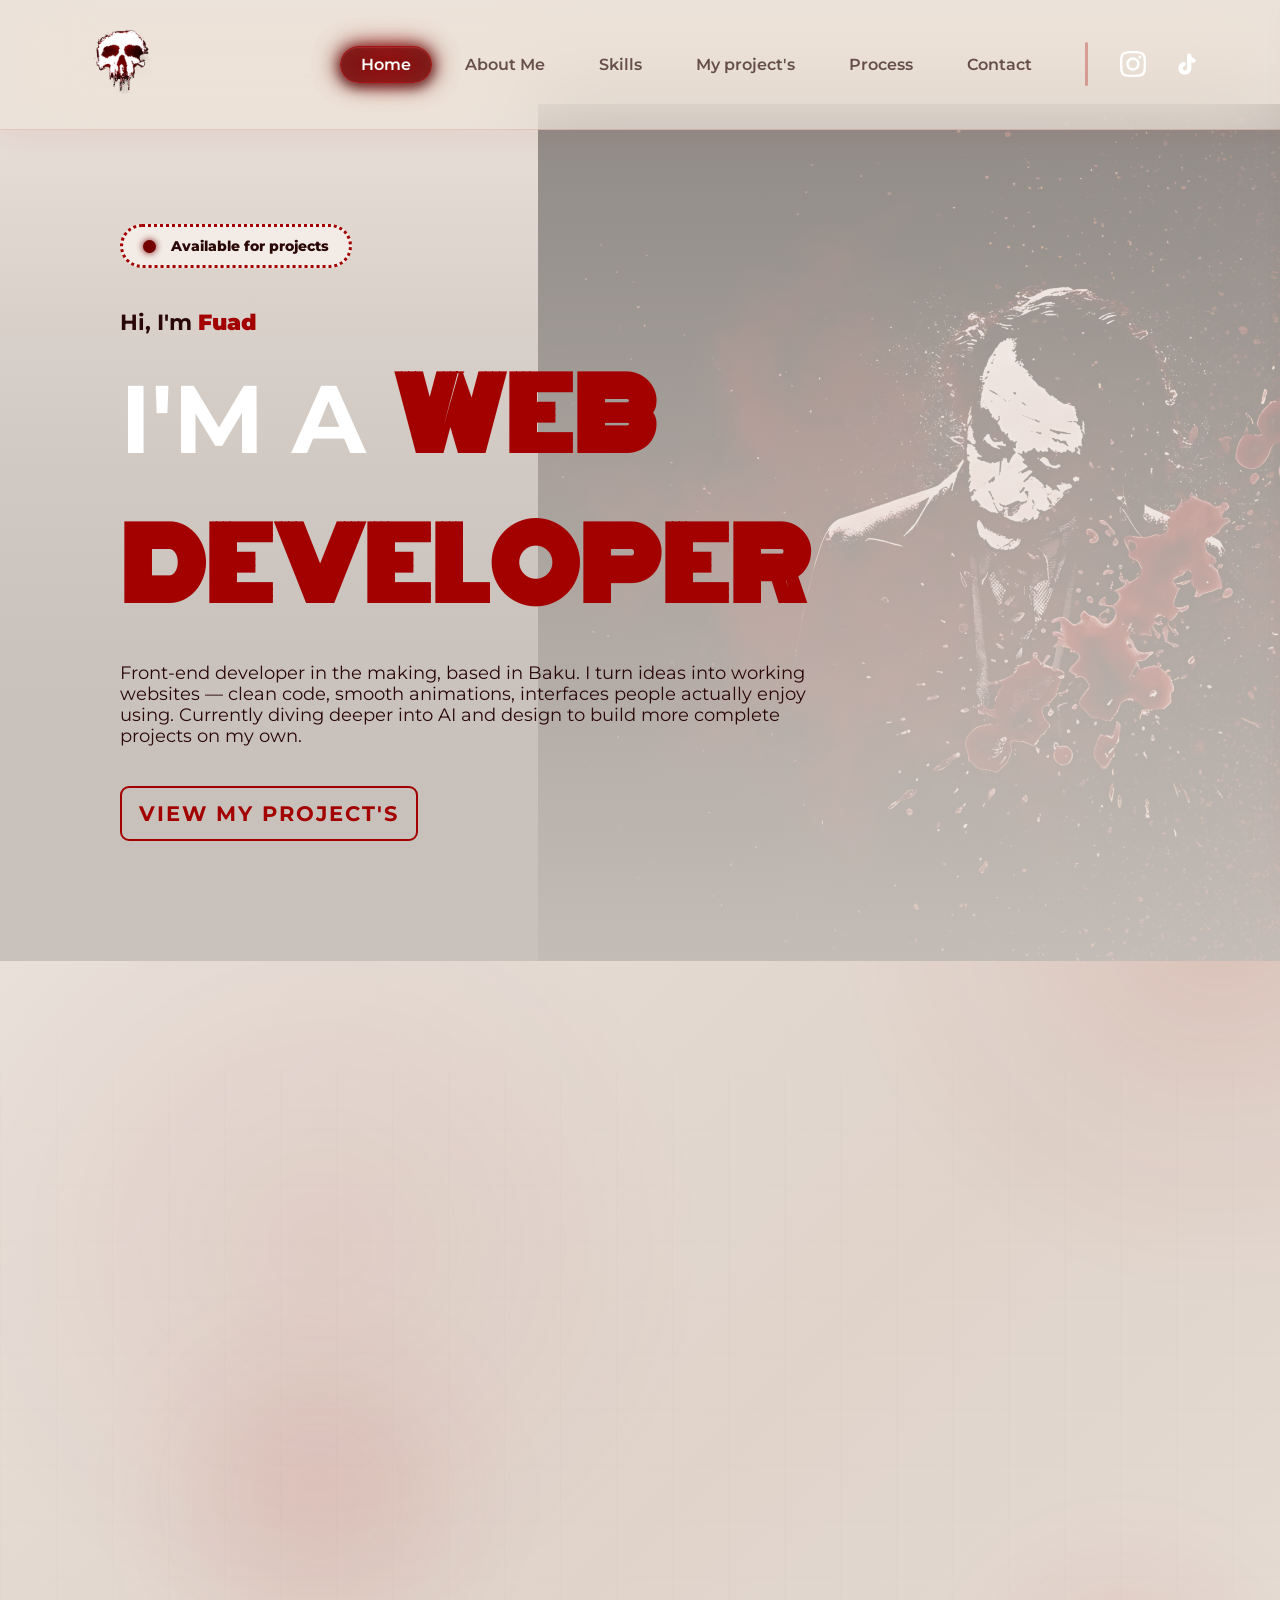
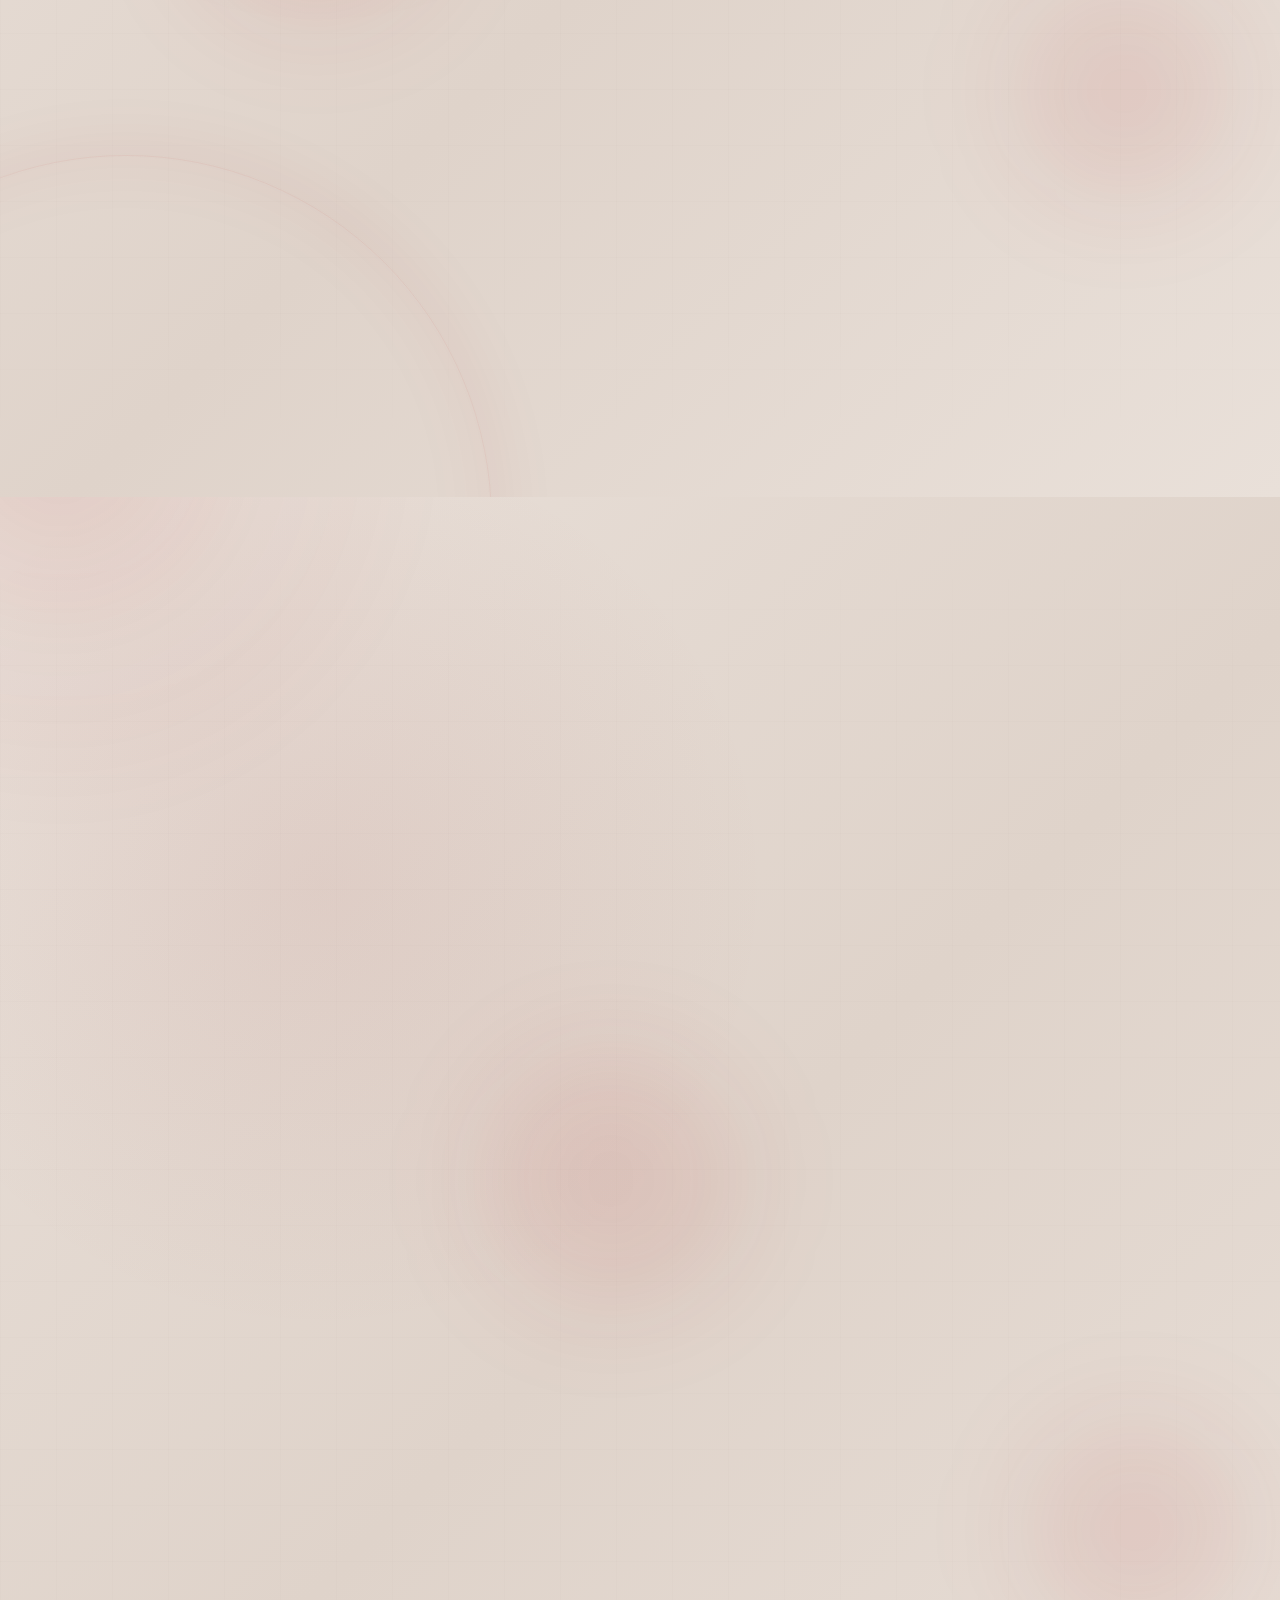
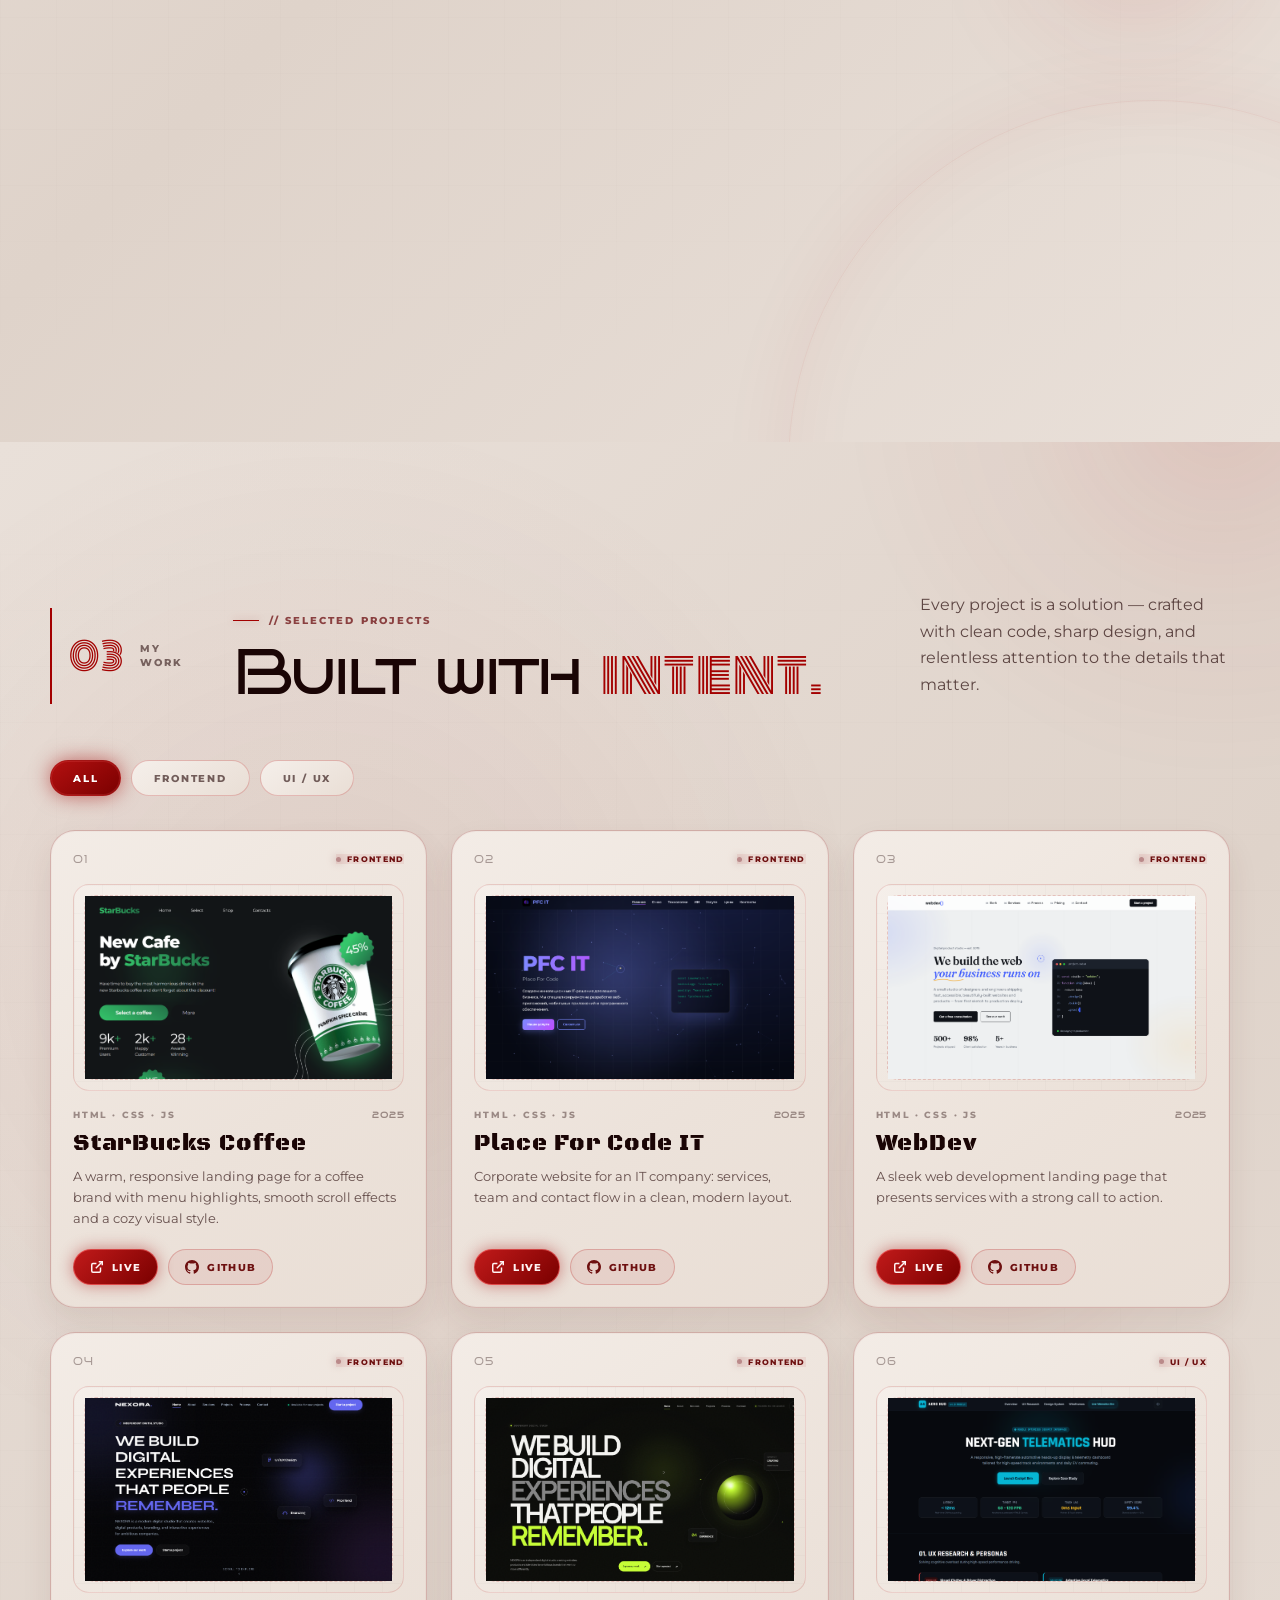
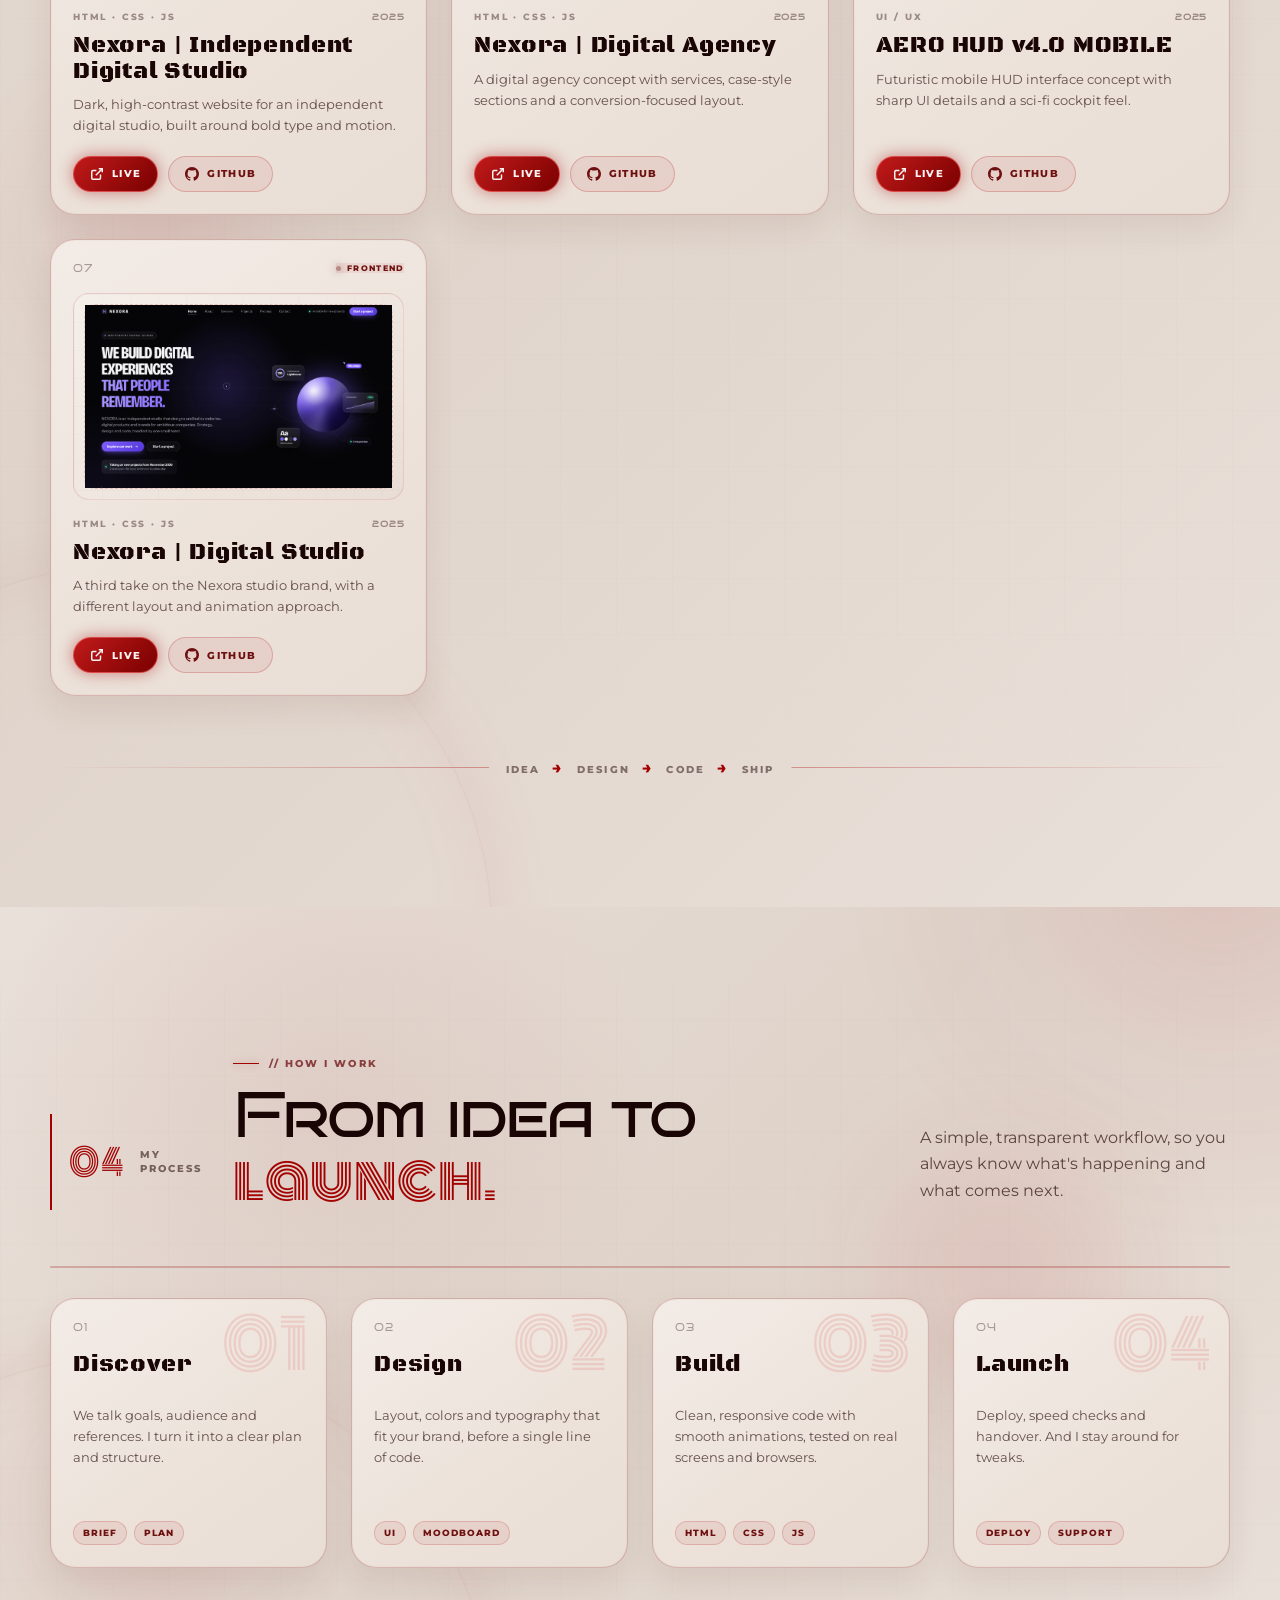
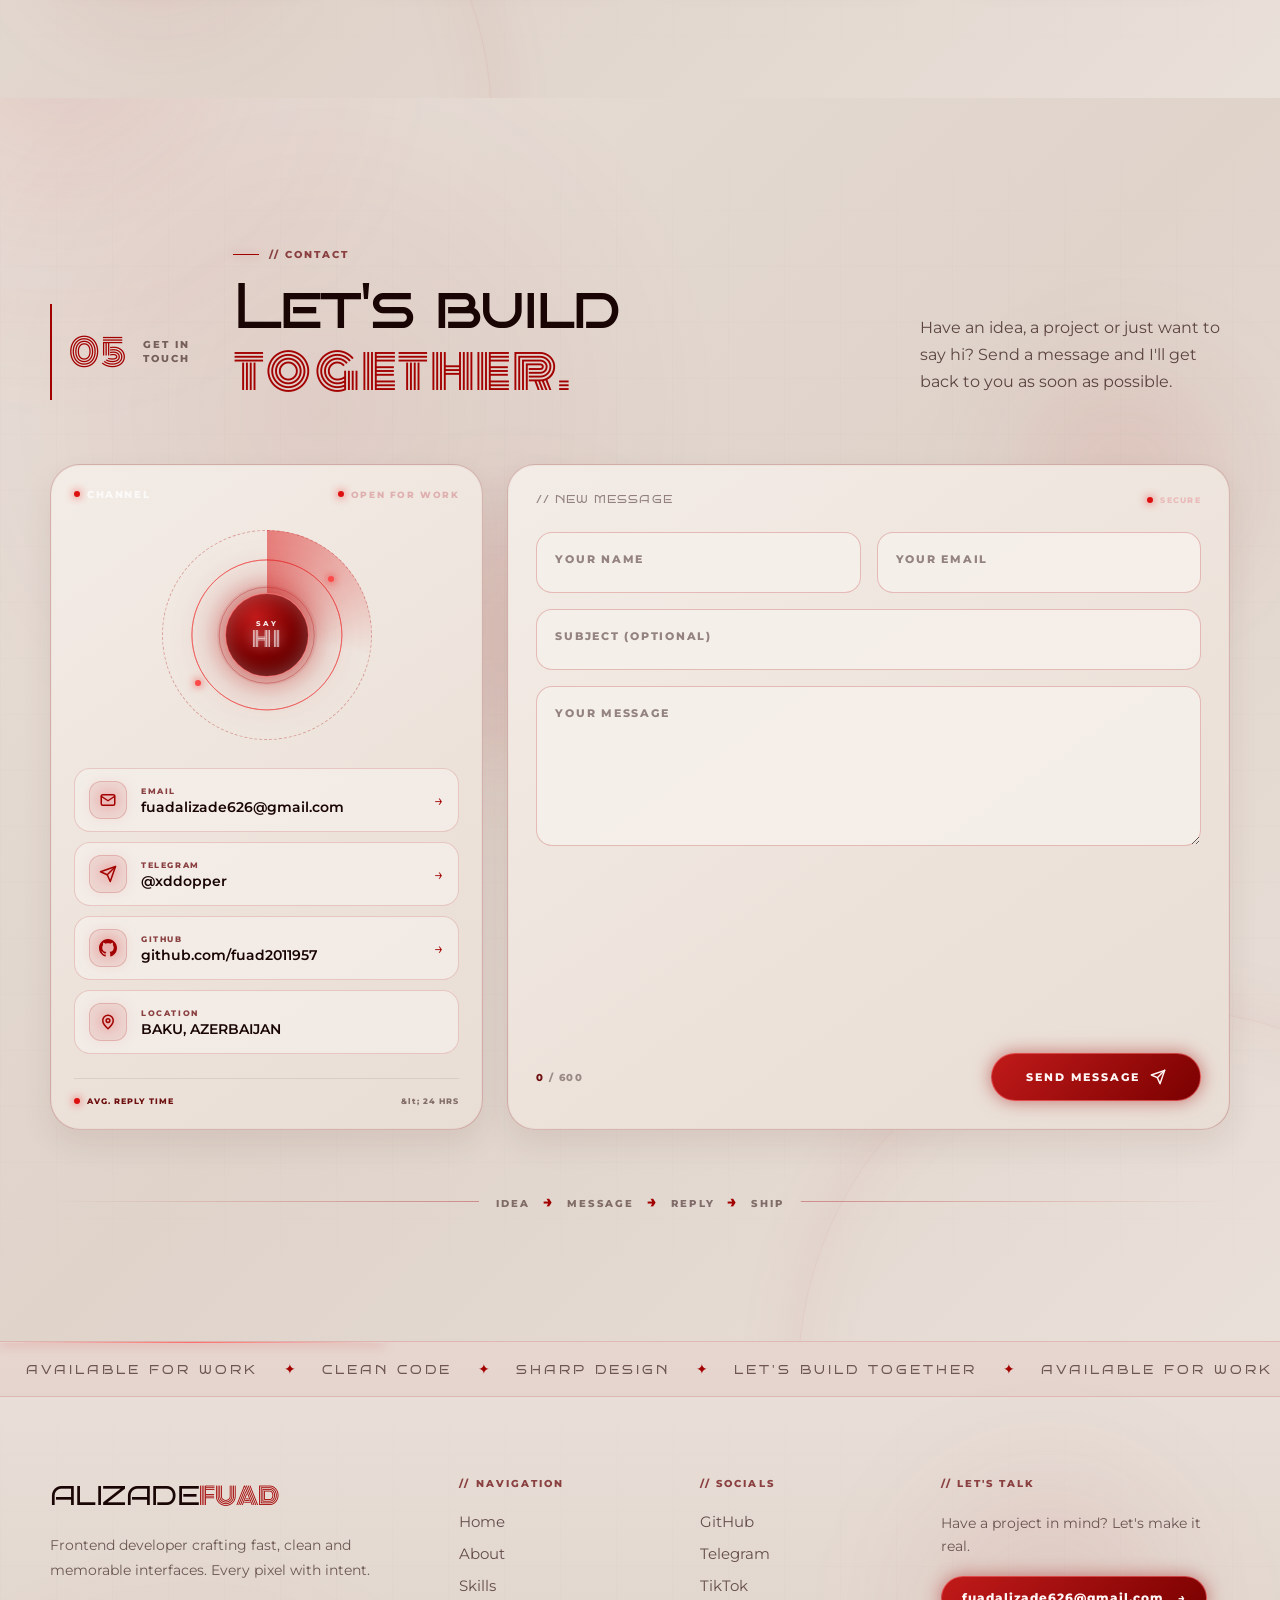
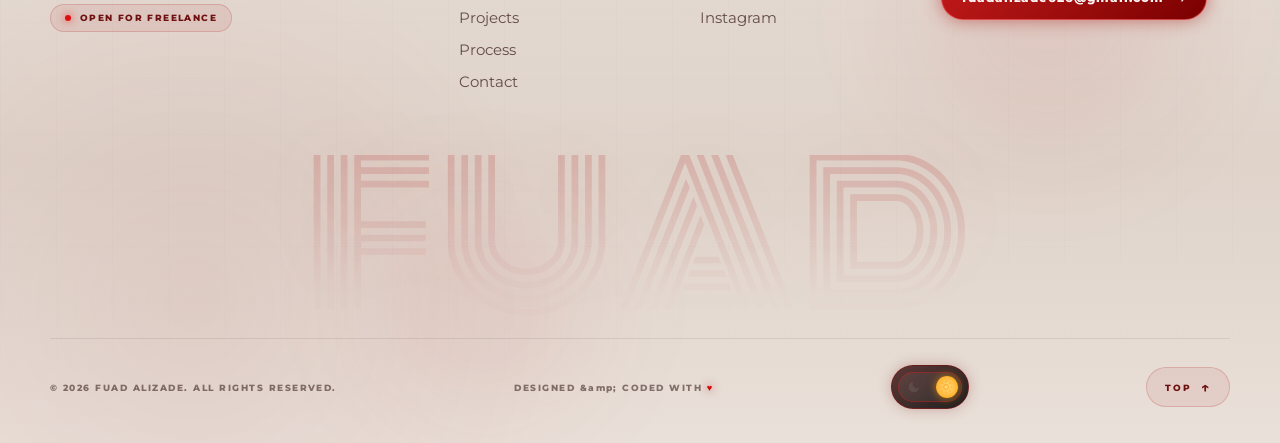
==== commit 9c80f151: "asd" ====
--- a/index.html
+++ b/index.html
@@ -818,7 +818,7 @@
                     <h4 data-i18n="footer.col.socials">// SOCIALS</h4>
                     <ul>
                         <li><a href="https://github.com/fuad2011957" target="_blank" rel="noopener">GitHub</a></li>
-                        <li><a href="https://t.me/wyrx1no" target="_blank" rel="noopener">Telegram</a></li>
+                        <li><a href="https://t.me/xddopper" target="_blank" rel="noopener">Telegram</a></li>
                         <li><a href="https://www.tiktok.com/@fuaddws_ws" target="_blank" rel="noopener">TikTok</a></li>
                         <li><a href="https://instagram.com/fuadws_aw" target="_blank" rel="noopener">Instagram</a></li>
                     </ul>
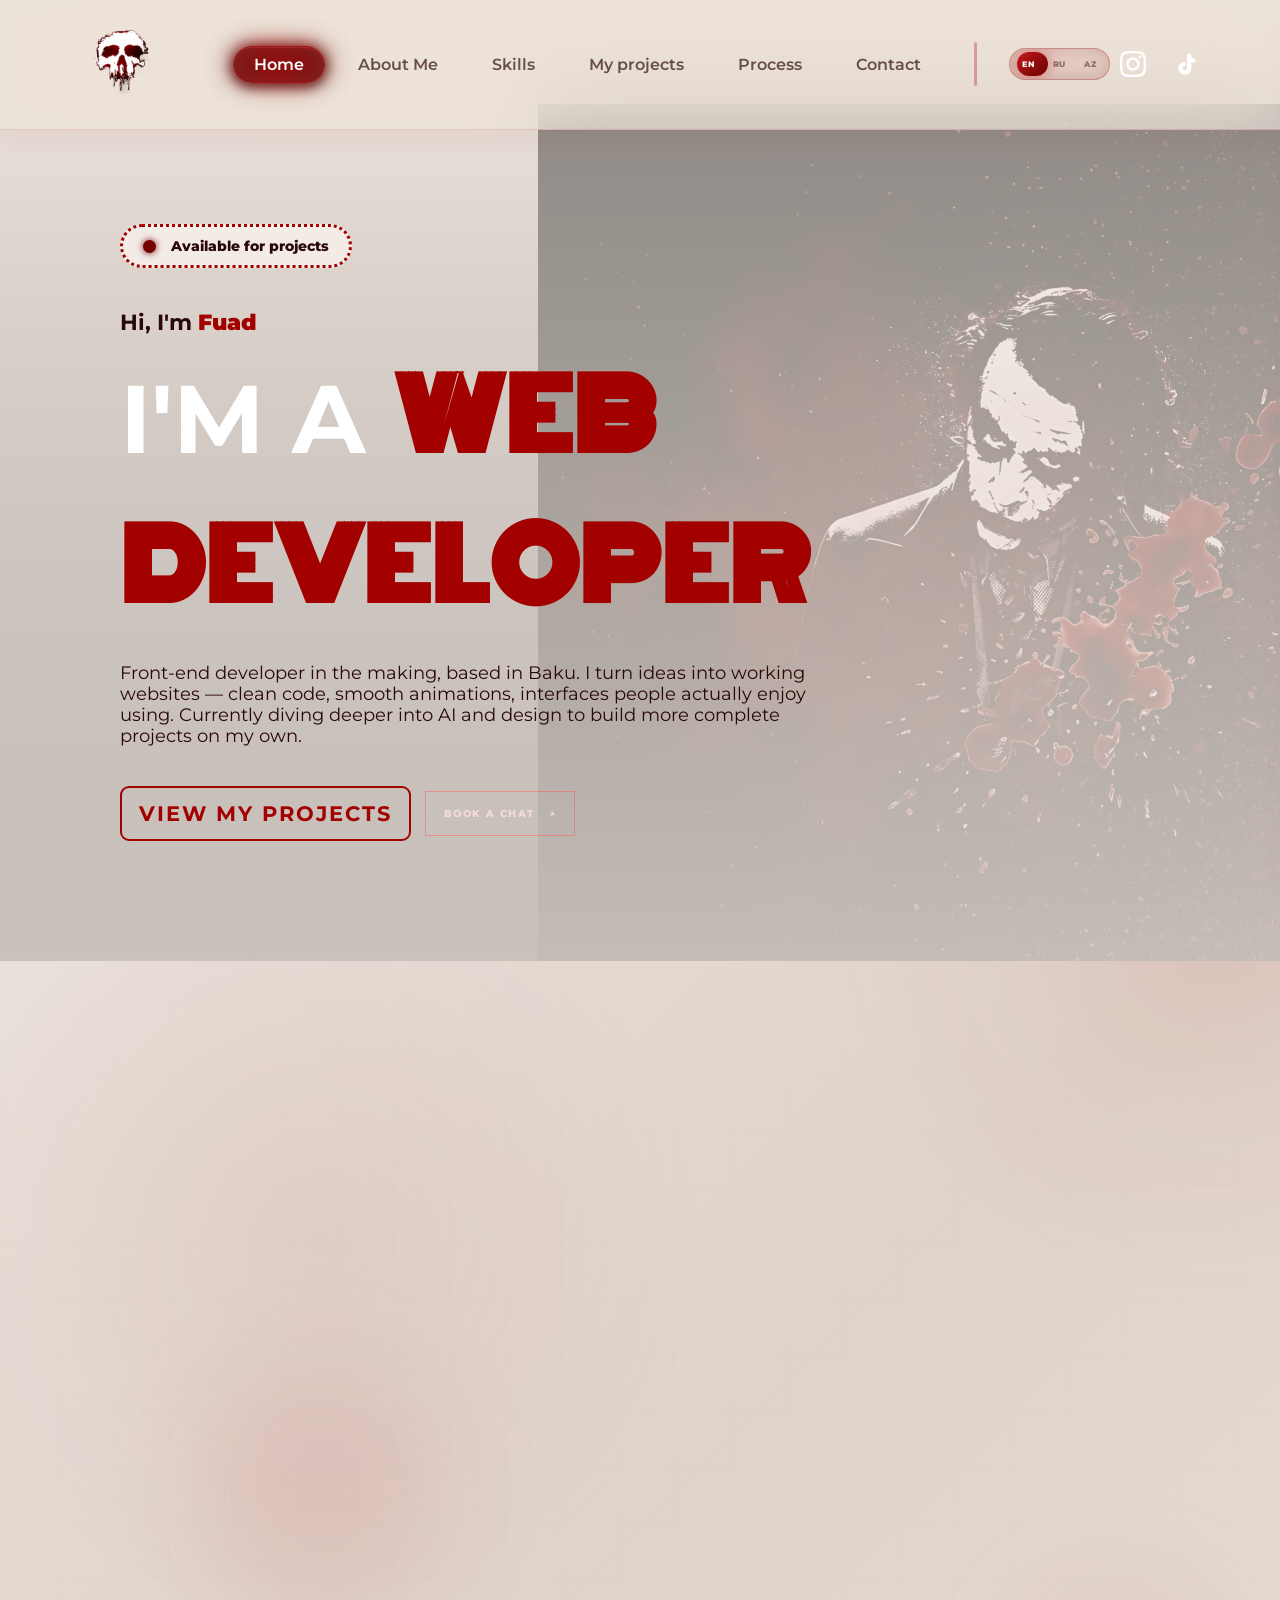
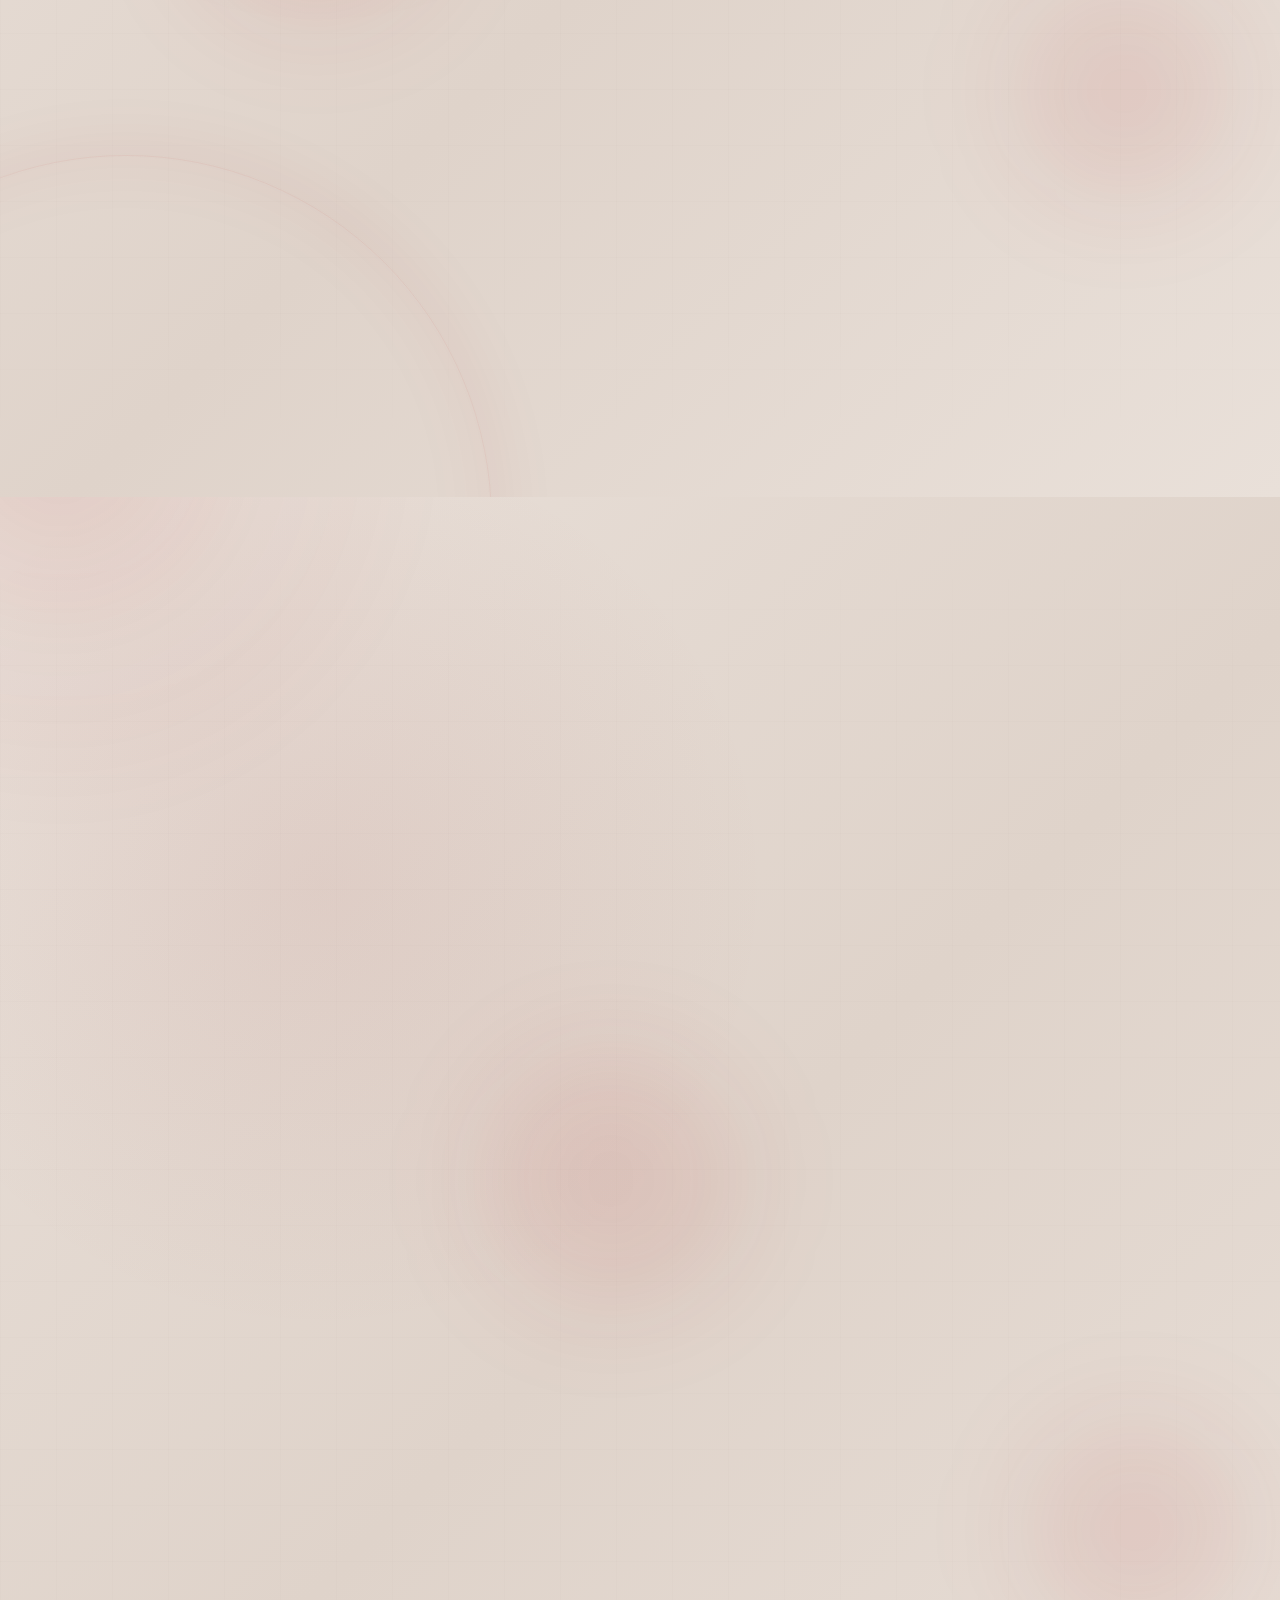
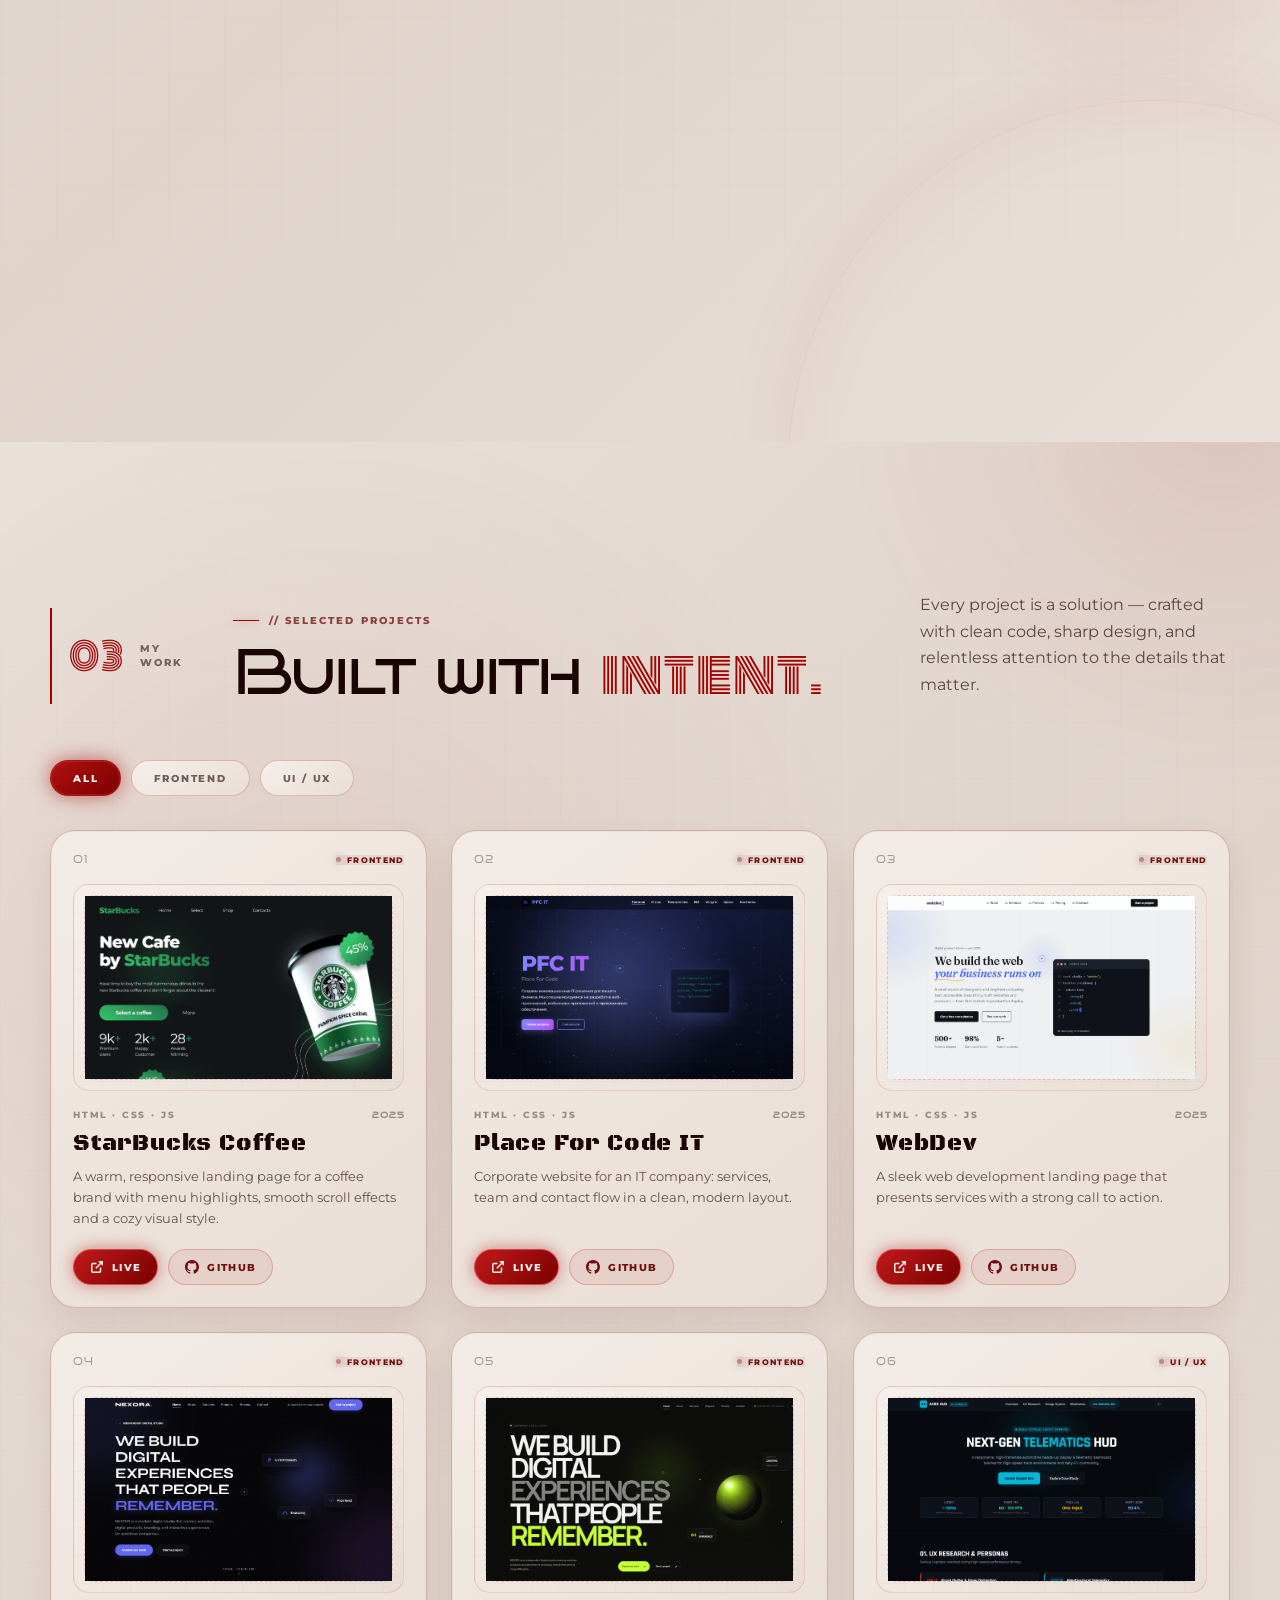
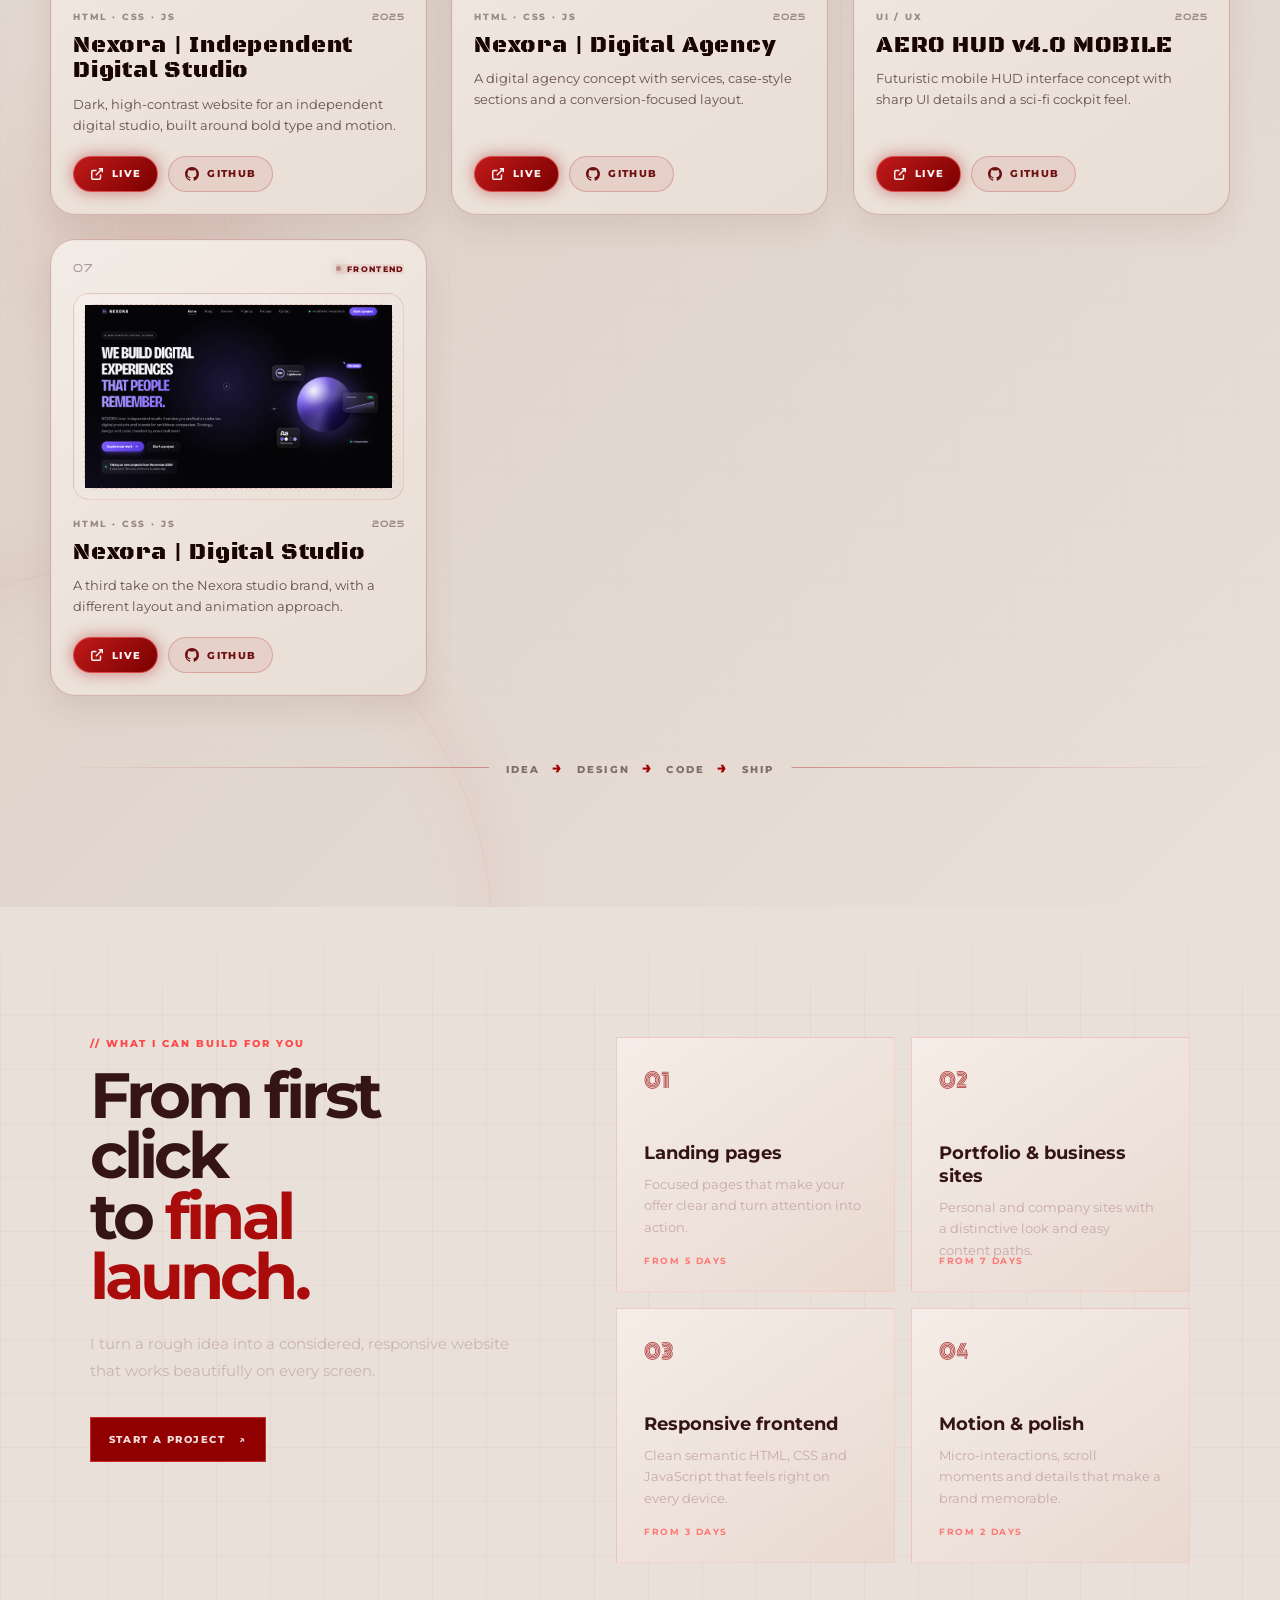
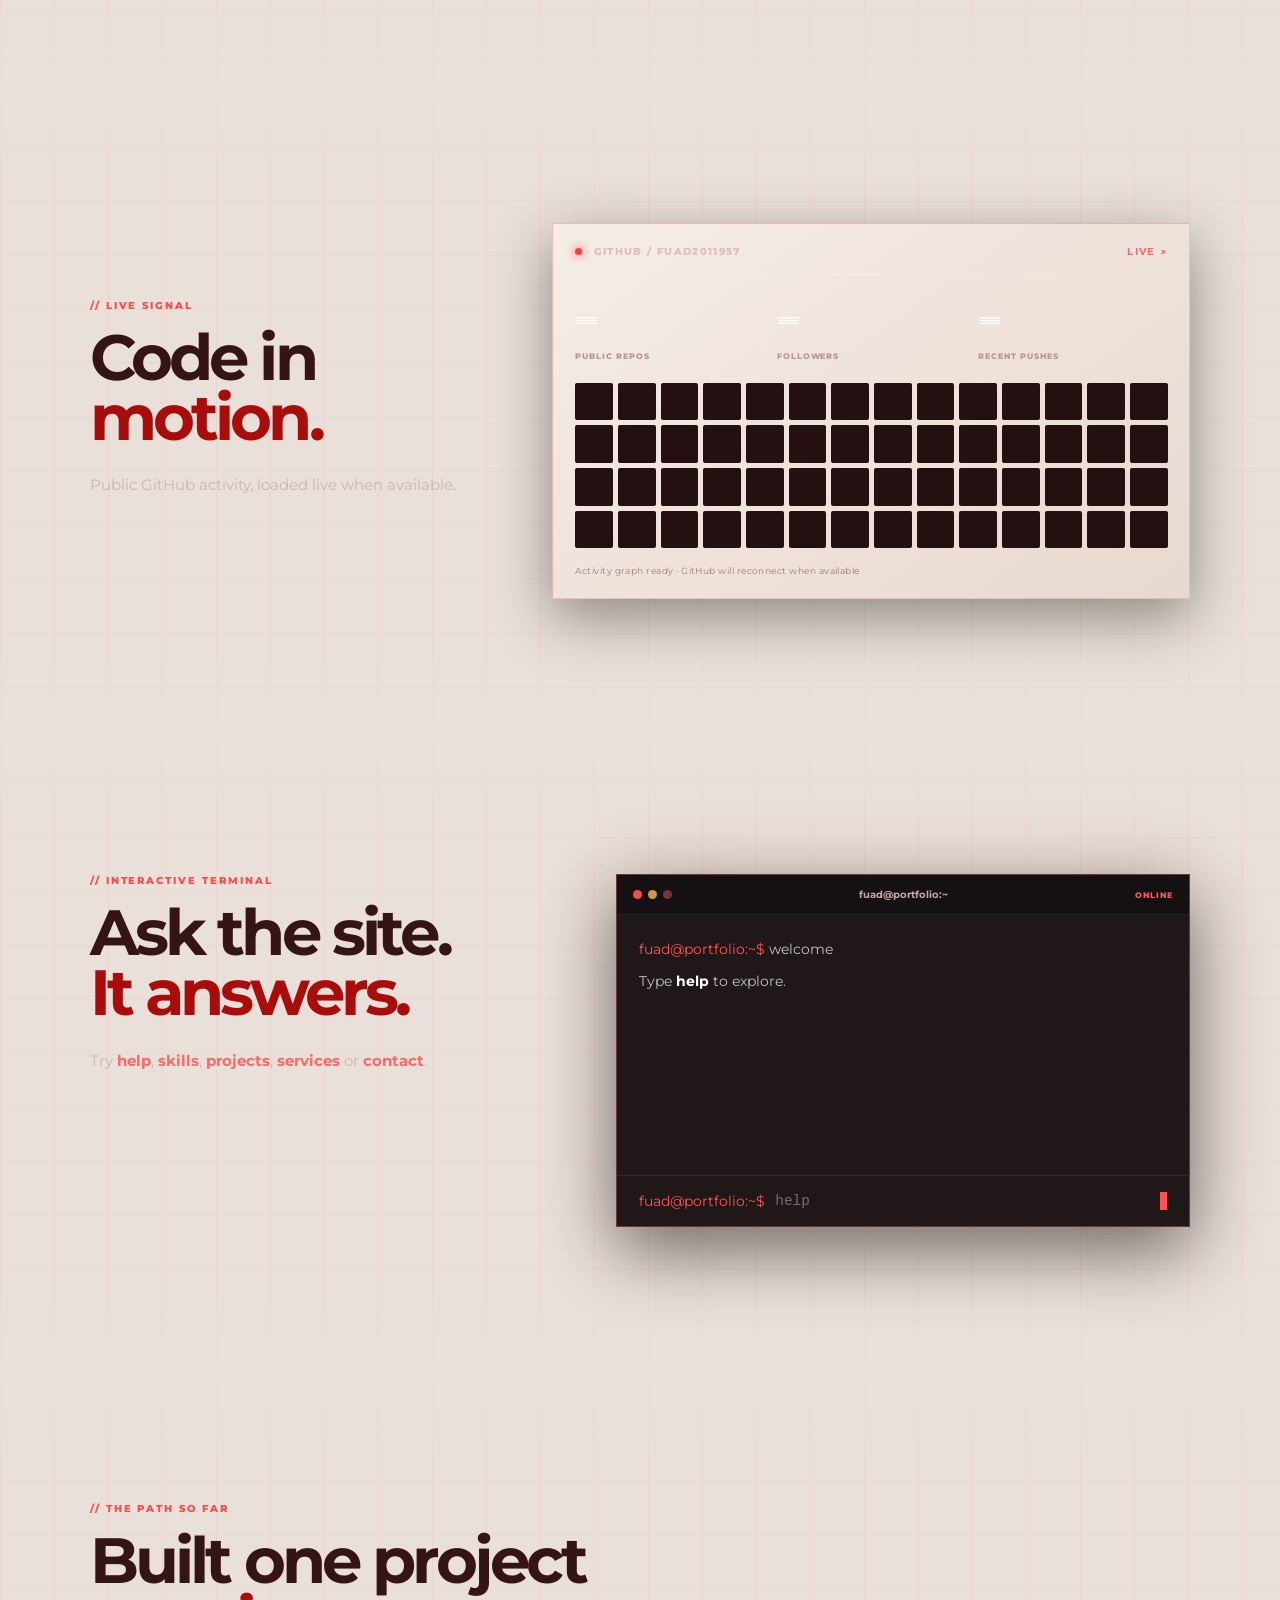
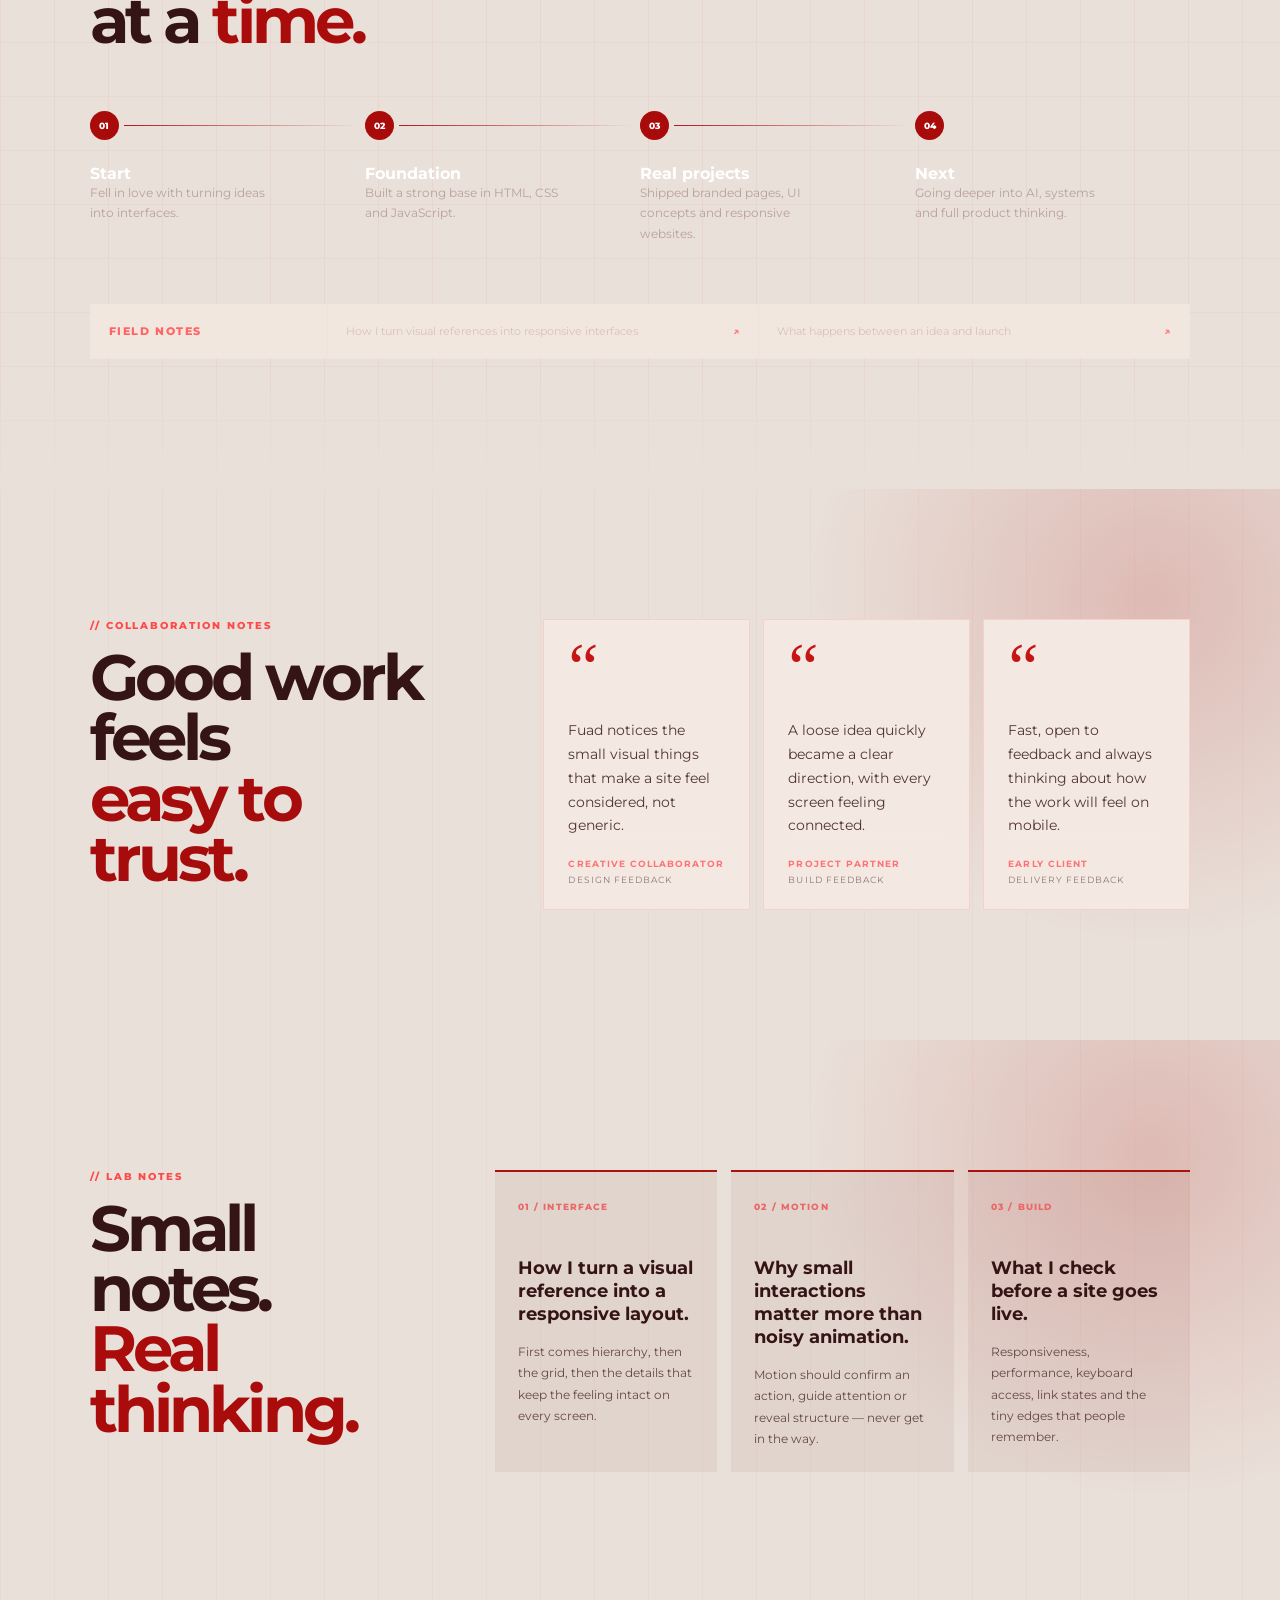
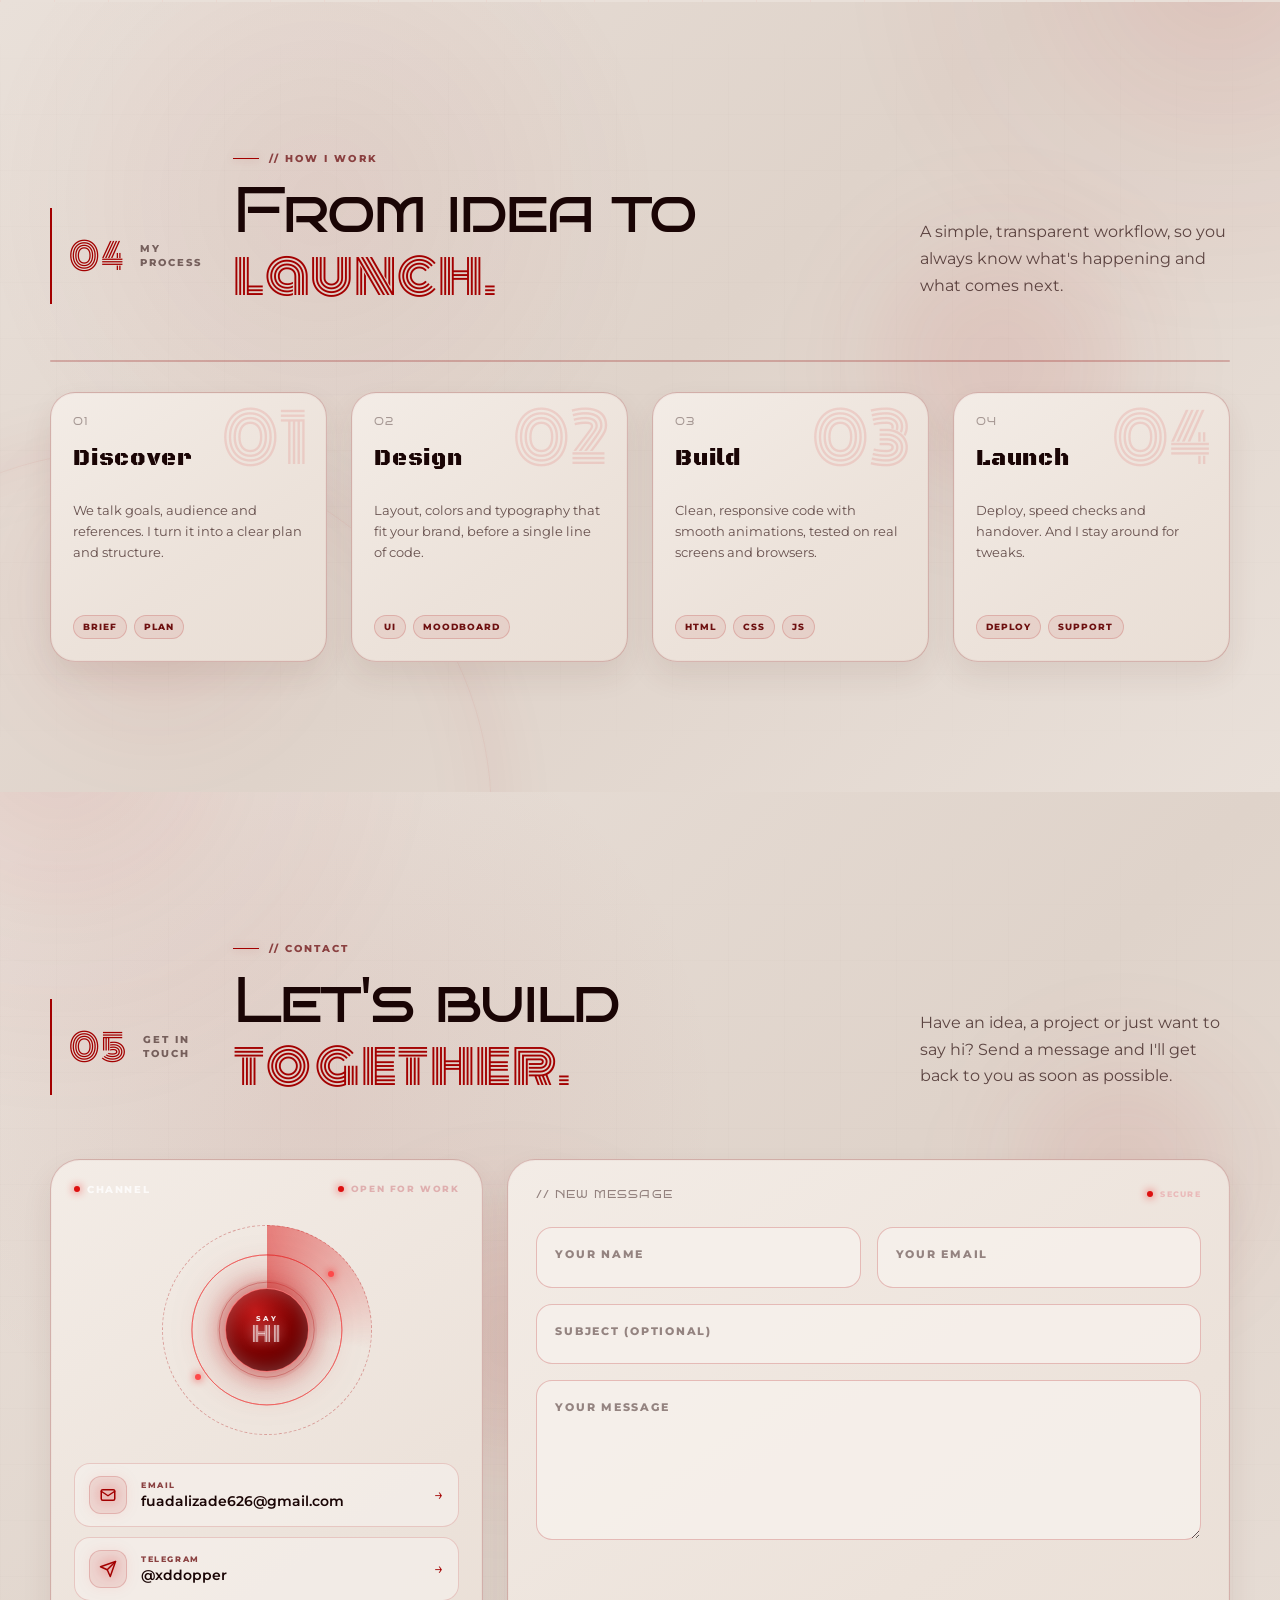
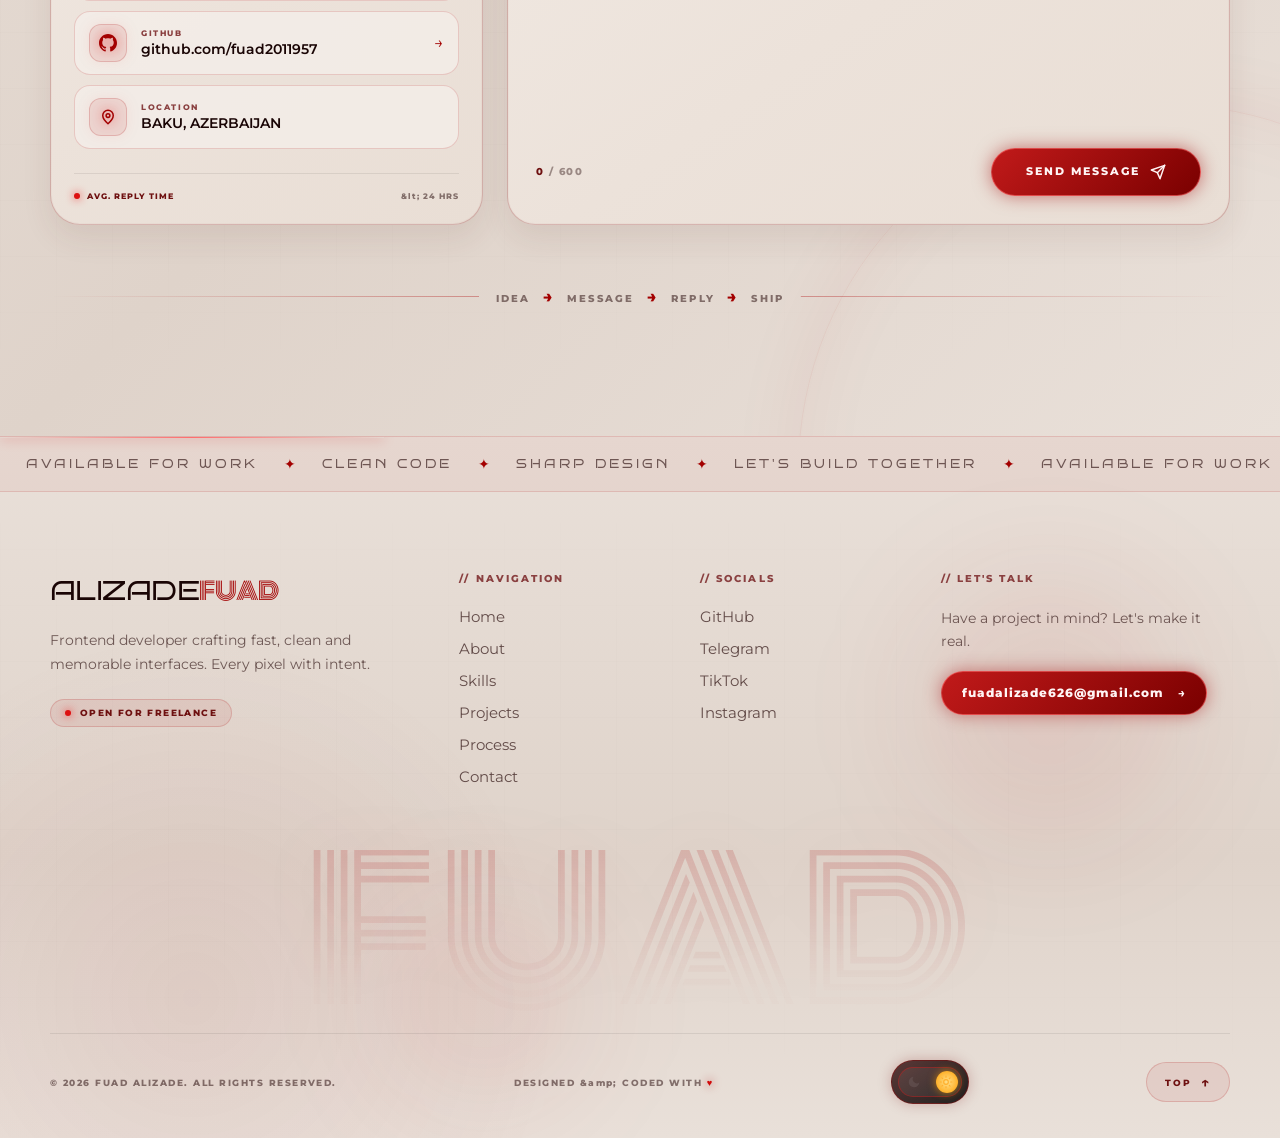
==== commit 8e738625: "❤️" ====
--- a/index.html
+++ b/index.html
@@ -13,26 +13,30 @@
     </script>
     <meta name="viewport" content="width=device-width, initial-scale=1.0">
     <meta name="theme-color" content="#030000">
-    <meta name="description" content="Fuad Alizade — front-end developer from Baku. Portfolio, projects and contact.">
+    <meta name="description" content="Fuad Alizade — front-end developer from Baku building responsive websites, interactions and memorable interfaces.">
+    <meta property="og:type" content="website">
+    <meta property="og:title" content="Fuad Alizade — Front-end Developer">
+    <meta property="og:description" content="Responsive websites, sharp UI and smooth interactions by Fuad Alizade.">
+    <meta property="og:image" content="public/wall_joker.png">
+    <meta property="og:image:alt" content="Fuad Alizade portfolio preview">
+    <meta name="twitter:card" content="summary_large_image">
     <link rel="stylesheet" href="style/index.css">
-    <link rel="stylesheet" href="style/lang-switch.css">
     <link rel="stylesheet" href="style/theme-toggle.css">
     <link rel="stylesheet" href="style/extras.css">
     <link rel="icon" href="public/logo-h-no-bg-preview (carve.photos).png">
     <title>Fuad Alizade — Portfolio</title>
 </head>
 <body>
-    <!-- Shared icons -->
     <svg width="0" height="0" style="position:absolute" aria-hidden="true" focusable="false">
         <symbol id="i-ext" viewBox="0 0 24 24" fill="none" stroke="currentColor" stroke-width="2.5"><path d="M18 13v6a2 2 0 0 1-2 2H5a2 2 0 0 1-2-2V8a2 2 0 0 1 2-2h6"/><polyline points="15 3 21 3 21 9"/><line x1="10" y1="14" x2="21" y2="3"/></symbol>
         <symbol id="i-gh" viewBox="0 0 24 24" fill="currentColor"><path d="M12 0C5.37 0 0 5.37 0 12c0 5.3 3.438 9.8 8.205 11.385.6.113.82-.258.82-.577 0-.285-.01-1.04-.015-2.04-3.338.724-4.042-1.61-4.042-1.61-.546-1.385-1.335-1.755-1.335-1.755-1.087-.744.084-.729.084-.729 1.205.084 1.838 1.236 1.838 1.236 1.07 1.835 2.809 1.305 3.495.998.108-.776.417-1.305.76-1.605-2.665-.3-5.466-1.332-5.466-5.93 0-1.31.465-2.38 1.235-3.22-.135-.303-.54-1.523.105-3.176 0 0 1.005-.322 3.3 1.23.96-.267 1.98-.399 3-.405 1.02.006 2.04.138 3 .405 2.28-1.552 3.285-1.23 3.285-1.23.645 1.653.24 2.873.12 3.176.765.84 1.23 1.91 1.23 3.22 0 4.61-2.805 5.625-5.475 5.92.42.36.81 1.096.81 2.22 0 1.606-.015 2.896-.015 3.286 0 .315.21.69.825.57C20.565 21.795 24 17.295 24 12c0-6.63-5.37-12-12-12z"/></symbol>
     </svg>
 
+    <div class="site-preloader" aria-hidden="true"><img src="public/cherep (1).png" alt=""><span class="site-preloader__count">000</span><small data-i18n="preloader.loading">LOADING PORTFOLIO</small></div>
     <div class="scroll-progress" aria-hidden="true"></div>
     <div class="cursor-ring is-hidden" aria-hidden="true"></div>
     <div class="cursor-dot is-hidden" aria-hidden="true"></div>
 
-    <!-- HEADER -->
     <header>
         <div class="container">
             <div class="header-logo">
@@ -44,12 +48,18 @@
                         <li><a href="#" class="nav-link active" data-i18n="nav.home">Home</a></li>
                         <li><a href="#about" class="nav-link" data-i18n="nav.about">About Me</a></li>
                         <li><a href="#skills" class="nav-link" data-i18n="nav.skills">Skills</a></li>
-                        <li><a href="#projects" class="nav-link" data-i18n="nav.projects">My project's</a></li>
+                        <li><a href="#projects" class="nav-link" data-i18n="nav.projects">My projects</a></li>
                         <li><a href="#process" class="nav-link" data-i18n="nav.process">Process</a></li>
                         <li><a href="#contact" class="nav-link" data-i18n="nav.contact">Contact</a></li>
                     </ul>
                 </nav>
                 <div class="header-line"></div>
+                <div class="lang-switch" role="group" aria-label="Choose site language">
+                    <span class="lang-switch__glide" aria-hidden="true"></span>
+                    <button type="button" class="lang-switch__btn is-active" data-lang="en" aria-label="English" aria-pressed="true">EN</button>
+                    <button type="button" class="lang-switch__btn" data-lang="ru" aria-label="Русский" aria-pressed="false">RU</button>
+                    <button type="button" class="lang-switch__btn" data-lang="az" aria-label="Azərbaycanca" aria-pressed="false">AZ</button>
+                </div>
                 <div class="header-sosial-media">
                     <a class="social-icon instagram" href="https://www.instagram.com/fuadws_aw/" aria-label="Instagram"></a>
                     <a class="social-icon tiktok" href="https://www.tiktok.com/@fuaddws_ws" aria-label="TikTok"></a>
@@ -65,7 +75,6 @@
 
     <div class="mob-backdrop" aria-hidden="true"></div>
 
-    <!-- Mobile drawer -->
     <nav id="mobile-drawer" class="mob-drawer" aria-label="Mobile navigation" aria-hidden="true">
         <div class="mob-drawer__head">
             <img src="public/cherep (1).png" alt="Logo" class="mob-drawer__logo">
@@ -85,6 +94,15 @@
             <li><a href="#contact" class="mob-nav-link" data-label="06" data-i18n="nav.contact">Contact</a></li>
         </ul>
         <div class="mob-drawer__sep" aria-hidden="true"></div>
+        <div class="mob-drawer__language">
+            <span data-i18n="language.label">LANGUAGE</span>
+            <div class="lang-switch lang-switch--drawer" role="group" aria-label="Choose site language">
+                <span class="lang-switch__glide" aria-hidden="true"></span>
+                <button type="button" class="lang-switch__btn is-active" data-lang="en" aria-label="English" aria-pressed="true">EN</button>
+                <button type="button" class="lang-switch__btn" data-lang="ru" aria-label="Русский" aria-pressed="false">RU</button>
+                <button type="button" class="lang-switch__btn" data-lang="az" aria-label="Azərbaycanca" aria-pressed="false">AZ</button>
+            </div>
+        </div>
         <div class="mob-drawer__socials">
             <span class="mob-drawer__socials-label" data-i18n="socials.follow">FOLLOW ME</span>
             <div class="mob-drawer__socials-icons">
@@ -95,7 +113,6 @@
         <div class="mob-drawer__corner" aria-hidden="true"></div>
     </nav>
 
-    <!-- HERO -->
     <section id="home" class="im_fuad">
         <div class="container">
             <span id="available">
@@ -110,12 +127,11 @@
                 <div class="p">
                     <p data-i18n="hero.desc">Front-end developer in the making, based in Baku. I turn ideas into working websites — clean code, smooth animations, interfaces people actually enjoy using. Currently diving deeper into AI and design to build more complete projects on my own.</p>
                 </div>
-                <a href="#projects"><div class="button" data-i18n="hero.btn">VIEW MY PROJECT'S</div></a>
-            </div>
-        </div>
-    </section>
-
-    <!-- ABOUT -->
+                <div class="hero-actions"><a href="#projects"><span class="button" data-i18n="hero.btn">VIEW MY PROJECTS</span></a><a class="hero-book" href="https://t.me/xddopper" target="_blank" rel="noopener">BOOK A CHAT <b>↗</b></a></div>
+            </div>
+        </div>
+    </section>
+
     <section id="about" class="about" aria-labelledby="about-title">
         <div class="about__grid" aria-hidden="true"></div>
         <div class="about__glow about__glow--one" aria-hidden="true"></div>
@@ -232,7 +248,6 @@
         </div>
     </section>
 
-    <!-- SKILLS -->
     <section id="skills" class="skills" aria-labelledby="skills-title">
         <div class="skills__grid" aria-hidden="true"></div>
         <div class="skills__glow skills__glow--one" aria-hidden="true"></div>
@@ -376,7 +391,6 @@
         </div>
     </section>
 
-    <!-- PROJECTS -->
     <section id="projects" class="projects" aria-labelledby="projects-title">
         <div class="projects__grid" aria-hidden="true"></div>
         <div class="projects__glow projects__glow--one" aria-hidden="true"></div>
@@ -403,7 +417,6 @@
 
             <div class="projects__bento">
 
-                <!-- 01 -->
                 <article class="proj-card projects-reveal" data-category="frontend" aria-label="StarBucks Coffee">
                     <div class="proj-card__label">
                         <span class="proj-card__number">01</span>
@@ -416,7 +429,7 @@
                     <div class="proj-card__body">
                         <div class="proj-card__meta"><span class="proj-card__stack">HTML · CSS · JS</span><span class="proj-card__year">2025</span></div>
                         <h3>StarBucks Coffee</h3>
-                        <p data-i18n="proj.starbucks.desc">Short description of this project.</p>
+                        <p data-i18n="proj.starbucks.desc">Responsive coffee-shop landing page with an animated menu, warm visual direction and polished scrolling details.</p>
                         <div class="proj-card__actions">
                             <a href="https://star-bucks-coffee.vercel.app" class="proj-card__btn proj-card__btn--primary" target="_blank" rel="noopener"><svg width="14" height="14" aria-hidden="true"><use href="#i-ext"/></svg><span data-i18n="btn.live">Live</span></a>
                             <a href="https://github.com/fuad2011957/StarBucks-Coffee" class="proj-card__btn proj-card__btn--ghost" target="_blank" rel="noopener"><svg width="14" height="14" aria-hidden="true"><use href="#i-gh"/></svg>GitHub</a>
@@ -424,7 +437,6 @@
                     </div>
                 </article>
 
-                <!-- 02 -->
                 <article class="proj-card projects-reveal" data-category="frontend" aria-label="Place For Code IT">
                     <div class="proj-card__label">
                         <span class="proj-card__number">02</span>
@@ -437,7 +449,7 @@
                     <div class="proj-card__body">
                         <div class="proj-card__meta"><span class="proj-card__stack">HTML · CSS · JS</span><span class="proj-card__year">2025</span></div>
                         <h3>Place For Code IT</h3>
-                        <p data-i18n="proj.pfc.desc">Short description of this project.</p>
+                        <p data-i18n="proj.pfc.desc">Corporate IT website that presents services, team and contact paths in a clear, conversion-focused structure.</p>
                         <div class="proj-card__actions">
                             <a href="https://place-for-code-it-company.vercel.app" class="proj-card__btn proj-card__btn--primary" target="_blank" rel="noopener"><svg width="14" height="14" aria-hidden="true"><use href="#i-ext"/></svg><span data-i18n="btn.live">Live</span></a>
                             <a href="https://github.com/fuad2011957/Place-For-Code-IT-Company" class="proj-card__btn proj-card__btn--ghost" target="_blank" rel="noopener"><svg width="14" height="14" aria-hidden="true"><use href="#i-gh"/></svg>GitHub</a>
@@ -445,7 +457,6 @@
                     </div>
                 </article>
 
-                <!-- 03 -->
                 <article class="proj-card projects-reveal" data-category="frontend" aria-label="WebDev">
                     <div class="proj-card__label">
                         <span class="proj-card__number">03</span>
@@ -458,7 +469,7 @@
                     <div class="proj-card__body">
                         <div class="proj-card__meta"><span class="proj-card__stack">HTML · CSS · JS</span><span class="proj-card__year">2025</span></div>
                         <h3>WebDev</h3>
-                        <p data-i18n="proj.webdev.desc">Short description of this project.</p>
+                        <p data-i18n="proj.webdev.desc">Web-development landing page built around a strong call to action, responsive layout and energetic visual hierarchy.</p>
                         <div class="proj-card__actions">
                             <a href="https://web-dev-site-lime.vercel.app" class="proj-card__btn proj-card__btn--primary" target="_blank" rel="noopener"><svg width="14" height="14" aria-hidden="true"><use href="#i-ext"/></svg><span data-i18n="btn.live">Live</span></a>
                             <a href="https://github.com/fuad2011957/WebDev" class="proj-card__btn proj-card__btn--ghost" target="_blank" rel="noopener"><svg width="14" height="14" aria-hidden="true"><use href="#i-gh"/></svg>GitHub</a>
@@ -466,7 +477,6 @@
                     </div>
                 </article>
 
-                <!-- 04 -->
                 <article class="proj-card projects-reveal" data-category="frontend" aria-label="Nexora Independent Digital Studio">
                     <div class="proj-card__label">
                         <span class="proj-card__number">04</span>
@@ -479,7 +489,7 @@
                     <div class="proj-card__body">
                         <div class="proj-card__meta"><span class="proj-card__stack">HTML · CSS · JS</span><span class="proj-card__year">2025</span></div>
                         <h3>Nexora | Independent Digital Studio</h3>
-                        <p data-i18n="proj.nexora1.desc">Short description of this project.</p>
+                        <p data-i18n="proj.nexora1.desc">Nexora: an editorial-style independent studio concept with oversized typography, dark contrast and cinematic motion.</p>
                         <div class="proj-card__actions">
                             <a href="https://nexora-independent-digital-studio.vercel.app" class="proj-card__btn proj-card__btn--primary" target="_blank" rel="noopener"><svg width="14" height="14" aria-hidden="true"><use href="#i-ext"/></svg><span data-i18n="btn.live">Live</span></a>
                             <a href="https://github.com/fuad2011957/NEXORA-Independent-Digital-Studio" class="proj-card__btn proj-card__btn--ghost" target="_blank" rel="noopener"><svg width="14" height="14" aria-hidden="true"><use href="#i-gh"/></svg>GitHub</a>
@@ -487,7 +497,6 @@
                     </div>
                 </article>
 
-                <!-- 05 -->
                 <article class="proj-card projects-reveal" data-category="frontend" aria-label="Nexora Digital Agency">
                     <div class="proj-card__label">
                         <span class="proj-card__number">05</span>
@@ -500,7 +509,7 @@
                     <div class="proj-card__body">
                         <div class="proj-card__meta"><span class="proj-card__stack">HTML · CSS · JS</span><span class="proj-card__year">2025</span></div>
                         <h3>Nexora | Digital Agency</h3>
-                        <p data-i18n="proj.nexora2.desc">Short description of this project.</p>
+                        <p data-i18n="proj.nexora2.desc">Nexora: a conversion-first agency version with clearer service paths, case-study logic and a business-oriented layout.</p>
                         <div class="proj-card__actions">
                             <a href="https://nexora-digital-studio-psi.vercel.app" class="proj-card__btn proj-card__btn--primary" target="_blank" rel="noopener"><svg width="14" height="14" aria-hidden="true"><use href="#i-ext"/></svg><span data-i18n="btn.live">Live</span></a>
                             <a href="https://github.com/fuad2011957/NEXORA-Digital-Studio" class="proj-card__btn proj-card__btn--ghost" target="_blank" rel="noopener"><svg width="14" height="14" aria-hidden="true"><use href="#i-gh"/></svg>GitHub</a>
@@ -508,7 +517,6 @@
                     </div>
                 </article>
 
-                <!-- 06 -->
                 <article class="proj-card projects-reveal" data-category="ui" aria-label="AERO HUD v4.0 Mobile">
                     <div class="proj-card__label">
                         <span class="proj-card__number">06</span>
@@ -521,7 +529,7 @@
                     <div class="proj-card__body">
                         <div class="proj-card__meta"><span class="proj-card__stack">UI / UX</span><span class="proj-card__year">2025</span></div>
                         <h3>AERO HUD v4.0 MOBILE</h3>
-                        <p data-i18n="proj.aero.desc">Short description of this project.</p>
+                        <p data-i18n="proj.aero.desc">Futuristic mobile HUD interface concept where precise UI layers, data display and cockpit atmosphere take the lead.</p>
                         <div class="proj-card__actions">
                             <a href="https://aero-hud-v4-0-mobile.vercel.app" class="proj-card__btn proj-card__btn--primary" target="_blank" rel="noopener"><svg width="14" height="14" aria-hidden="true"><use href="#i-ext"/></svg><span data-i18n="btn.live">Live</span></a>
                             <a href="https://github.com/fuad2011957/AERO-HUD-v4.0-MOBILE" class="proj-card__btn proj-card__btn--ghost" target="_blank" rel="noopener"><svg width="14" height="14" aria-hidden="true"><use href="#i-gh"/></svg>GitHub</a>
@@ -529,7 +537,6 @@
                     </div>
                 </article>
 
-                <!-- 07 -->
                 <article class="proj-card projects-reveal" data-category="frontend" aria-label="Nexora Digital Studio">
                     <div class="proj-card__label">
                         <span class="proj-card__number">07</span>
@@ -542,7 +549,7 @@
                     <div class="proj-card__body">
                         <div class="proj-card__meta"><span class="proj-card__stack">HTML · CSS · JS</span><span class="proj-card__year">2025</span></div>
                         <h3>Nexora | Digital Studio</h3>
-                        <p data-i18n="proj.nexora3.desc">Short description of this project.</p>
+                        <p data-i18n="proj.nexora3.desc">Nexora: an experimental studio direction that tests a different grid, bolder animation language and art-led composition.</p>
                         <div class="proj-card__actions">
                             <a href="https://nexora-independent-digital-studio-2.vercel.app" class="proj-card__btn proj-card__btn--primary" target="_blank" rel="noopener"><svg width="14" height="14" aria-hidden="true"><use href="#i-ext"/></svg><span data-i18n="btn.live">Live</span></a>
                             <a href="https://github.com/fuad2011957/NEXORA-Independent-digital-studio-2" class="proj-card__btn proj-card__btn--ghost" target="_blank" rel="noopener"><svg width="14" height="14" aria-hidden="true"><use href="#i-gh"/></svg>GitHub</a>
@@ -550,7 +557,7 @@
                     </div>
                 </article>
 
-            </div><!-- /.projects__bento -->
+            </div>
 
             <div class="projects__closing projects-reveal">
                 <span class="projects__closing-line" aria-hidden="true"></span>
@@ -560,7 +567,69 @@
         </div>
     </section>
 
-    <!-- PROCESS (new) -->
+    <section id="services" class="experience-section" aria-labelledby="services-title">
+        <div class="experience-section__inner">
+            <div class="experience-section__lead">
+                <p class="section-kicker">// WHAT I CAN BUILD FOR YOU</p>
+                <h2 id="services-title">From first click<br>to <span>final launch.</span></h2>
+                <p>I turn a rough idea into a considered, responsive website that works beautifully on every screen.</p>
+                <a class="section-cta" href="https://t.me/xddopper" target="_blank" rel="noopener">START A PROJECT <b>↗</b></a>
+            </div>
+            <div class="service-grid">
+                <article class="service-card"><span>01</span><h3>Landing pages</h3><p>Focused pages that make your offer clear and turn attention into action.</p><b>from 5 days</b></article>
+                <article class="service-card"><span>02</span><h3>Portfolio &amp; business sites</h3><p>Personal and company sites with a distinctive look and easy content paths.</p><b>from 7 days</b></article>
+                <article class="service-card"><span>03</span><h3>Responsive frontend</h3><p>Clean semantic HTML, CSS and JavaScript that feels right on every device.</p><b>from 3 days</b></article>
+                <article class="service-card"><span>04</span><h3>Motion &amp; polish</h3><p>Micro-interactions, scroll moments and details that make a brand memorable.</p><b>from 2 days</b></article>
+            </div>
+        </div>
+    </section>
+
+    <section class="signal-section" aria-labelledby="signal-title">
+        <div class="signal-section__inner">
+            <div class="signal-heading"><p class="section-kicker">// LIVE SIGNAL</p><h2 id="signal-title">Code in <span>motion.</span></h2><p>Public GitHub activity, loaded live when available.</p></div>
+            <a class="github-panel" href="https://github.com/fuad2011957" target="_blank" rel="noopener" aria-label="Open Fuad's GitHub profile">
+                <div class="github-panel__top"><span><i></i> GITHUB / FUAD2011957</span><b>LIVE ↗</b></div>
+                <div class="github-stats"><div><strong id="githubRepos">—</strong><span>PUBLIC REPOS</span></div><div><strong id="githubFollowers">—</strong><span>FOLLOWERS</span></div><div><strong id="githubEvents">—</strong><span>RECENT PUSHES</span></div></div>
+                <div class="github-activity" id="githubActivity" aria-label="Recent GitHub activity"></div>
+                <small id="githubStatus">Connecting to GitHub…</small>
+            </a>
+        </div>
+    </section>
+
+    <section class="terminal-section" aria-labelledby="terminal-title">
+        <div class="terminal-section__inner">
+            <div class="terminal-copy"><p class="section-kicker">// INTERACTIVE TERMINAL</p><h2 id="terminal-title">Ask the site.<br><span>It answers.</span></h2><p>Try <b>help</b>, <b>skills</b>, <b>projects</b>, <b>services</b> or <b>contact</b>.</p></div>
+            <div class="terminal" id="portfolioTerminal">
+                <div class="terminal__bar"><span><i></i><i></i><i></i></span><b>fuad@portfolio:~</b><em>ONLINE</em></div>
+                <div class="terminal__output" aria-live="polite"><p><span>fuad@portfolio:~$</span> welcome</p><p>Type <b>help</b> to explore.</p></div>
+                <label class="terminal__input"><span>fuad@portfolio:~$</span><input aria-label="Terminal command" autocomplete="off" spellcheck="false" placeholder="help"><b class="terminal__cursor"></b></label>
+            </div>
+        </div>
+    </section>
+
+    <section class="journey-section" aria-labelledby="journey-title">
+        <div class="journey-section__inner">
+            <div class="signal-heading"><p class="section-kicker">// THE PATH SO FAR</p><h2 id="journey-title">Built one project<br>at a <span>time.</span></h2></div>
+            <ol class="journey-line"><li><span>01</span><div><b>Start</b><p>Fell in love with turning ideas into interfaces.</p></div></li><li><span>02</span><div><b>Foundation</b><p>Built a strong base in HTML, CSS and JavaScript.</p></div></li><li><span>03</span><div><b>Real projects</b><p>Shipped branded pages, UI concepts and responsive websites.</p></div></li><li><span>04</span><div><b>Next</b><p>Going deeper into AI, systems and full product thinking.</p></div></li></ol>
+            <div class="notes-strip"><span>FIELD NOTES</span><a href="#projects">How I turn visual references into responsive interfaces <b>↗</b></a><a href="#process">What happens between an idea and launch <b>↗</b></a></div>
+        </div>
+    </section>
+
+    <section class="proof-section" aria-labelledby="proof-title">
+        <div class="proof-section__inner">
+            <div class="proof-heading"><p class="section-kicker">// COLLABORATION NOTES</p><h2 id="proof-title">Good work feels<br><span>easy to trust.</span></h2></div>
+            <div class="proof-grid">
+                <article class="proof-card"><span>“</span><p>Fuad notices the small visual things that make a site feel considered, not generic.</p><footer><b>CREATIVE COLLABORATOR</b><small>DESIGN FEEDBACK</small></footer></article>
+                <article class="proof-card"><span>“</span><p>A loose idea quickly became a clear direction, with every screen feeling connected.</p><footer><b>PROJECT PARTNER</b><small>BUILD FEEDBACK</small></footer></article>
+                <article class="proof-card"><span>“</span><p>Fast, open to feedback and always thinking about how the work will feel on mobile.</p><footer><b>EARLY CLIENT</b><small>DELIVERY FEEDBACK</small></footer></article>
+            </div>
+        </div>
+    </section>
+
+    <section class="lab-section" aria-labelledby="lab-title">
+        <div class="lab-section__inner"><div class="signal-heading"><p class="section-kicker">// LAB NOTES</p><h2 id="lab-title">Small notes.<br><span>Real thinking.</span></h2></div><div class="lab-grid"><article><span>01 / INTERFACE</span><h3>How I turn a visual reference into a responsive layout.</h3><p>First comes hierarchy, then the grid, then the details that keep the feeling intact on every screen.</p></article><article><span>02 / MOTION</span><h3>Why small interactions matter more than noisy animation.</h3><p>Motion should confirm an action, guide attention or reveal structure — never get in the way.</p></article><article><span>03 / BUILD</span><h3>What I check before a site goes live.</h3><p>Responsiveness, performance, keyboard access, link states and the tiny edges that people remember.</p></article></div></div>
+    </section>
+
     <section id="process" class="projects process" aria-labelledby="process-title">
         <div class="projects__grid" aria-hidden="true"></div>
         <div class="projects__glow projects__glow--one" aria-hidden="true"></div>
@@ -614,7 +683,6 @@
         </div>
     </section>
 
-    <!-- CONTACT -->
     <section id="contact" class="contact" aria-labelledby="contact-title">
         <div class="contact__grid" aria-hidden="true"></div>
         <div class="contact__glow contact__glow--one" aria-hidden="true"></div>
@@ -745,7 +813,6 @@
         </div>
     </section>
 
-    <!-- Success modal -->
     <div class="contact-modal" id="contactModal" role="dialog" aria-modal="true" aria-labelledby="contactModalTitle" aria-hidden="true">
         <div class="contact-modal__backdrop" data-close></div>
         <div class="contact-modal__box">
@@ -771,7 +838,6 @@
         </div>
     </div>
 
-    <!-- FOOTER -->
     <footer class="footer" aria-label="Site footer">
         <div class="footer__marquee" aria-hidden="true">
             <div class="footer__track">
@@ -858,5 +924,6 @@
     <script src="script/cursor.js"></script>
     <script src="script/theme.js"></script>
     <script src="script/extras.js"></script>
+    <script src="script/portfolio-extras.js"></script>
 </body>
-</html>+</html>
--- a/style/extras.css
+++ b/style/extras.css
@@ -1,13 +1,10 @@
-/* ===== Hero name (was duplicated #red-text id) ===== */
 .red-text{color:#750000;font-weight:bolder}
 html.light-theme .red-text{color:#a30000}
 
-/* ===== Scroll progress ===== */
 .scroll-progress{position:fixed;top:0;left:0;width:100%;height:3px;z-index:1200;pointer-events:none;
   transform:scaleX(var(--p,0));transform-origin:left;
   background:linear-gradient(90deg,#750000,#ff3b3b);box-shadow:0 0 10px #d10000}
 
-/* ===== Theme toggle ===== */
 html.theme-anim *,html.theme-anim *::before,html.theme-anim *::after{
   transition:background-color .45s ease,color .45s ease,border-color .45s ease,box-shadow .45s ease,fill .45s ease !important}
 .theme-toggle{padding:6px}
@@ -22,7 +19,6 @@
 html.light-theme .tt-sun{opacity:1}
 @media(max-width:520px){.theme-toggle{flex:0 0 auto;min-width:0}}
 
-/* ===== SOFT LIGHT THEME (warm sand instead of white) ===== */
 html.light-theme{--s-bg:#e9e0d9;--s-bg2:#dfd3ca;--s-card:#f3ece6;--s-card2:#e9ded5;--s-in:#f5efea}
 html.light-theme body{background:var(--s-bg)}
 html.light-theme{scrollbar-color:#a30000 var(--s-bg2)}
@@ -66,7 +62,6 @@
 html.light-theme .mob-drawer{background:linear-gradient(160deg,var(--s-card),var(--s-bg2))}
 html.light-theme .footer{background:radial-gradient(circle at 15% 80%,rgba(150,40,40,.08),transparent 30%),linear-gradient(180deg,var(--s-bg),var(--s-bg2) 60%,var(--s-bg))}
 
-/* ===== PROCESS SECTION ===== */
 .process__line{position:relative;height:2px;margin:0 0 30px;border-radius:2px;overflow:hidden;background:rgba(146,16,16,.25)}
 .process__line i{position:absolute;inset:0;transform:scaleX(var(--p,0));transform-origin:left;
   background:linear-gradient(90deg,#750000,#ff4a4a);box-shadow:0 0 12px #d10000}
@@ -81,3 +76,18 @@
 @media(max-width:1100px){.process__steps{grid-template-columns:repeat(2,minmax(0,1fr))}}
 @media(max-width:820px){.process__line{display:none}.process__steps{grid-template-columns:1fr;gap:18px}.process-step{min-height:0}}
 @media(prefers-reduced-motion:reduce){.process-step{opacity:1;transform:none;transition:none}}
+
+.site-preloader{position:fixed;inset:0;z-index:3000;display:grid;place-content:center;gap:13px;justify-items:center;background:#050001;color:#fff;transition:opacity .5s ease,visibility .5s ease}.site-preloader img{width:92px;filter:drop-shadow(0 0 26px #b30000)}.site-preloader__count{font:2.5rem/1 "Monoton",sans-serif;color:#ff3434;letter-spacing:.1em}.site-preloader small{font-size:.58rem;font-weight:800;letter-spacing:.28em;color:#db9b9b}.site-preloader.is-hidden{opacity:0;visibility:hidden}
+.hero-actions{display:flex;flex-wrap:wrap;gap:14px;align-items:center}.hero-actions>a{text-decoration:none}.hero-actions .button{display:block}.hero-book,.section-cta{display:inline-flex;align-items:center;gap:14px;border:1px solid rgba(255,91,91,.5);padding:15px 18px;color:#f5dada;font-size:.64rem;font-weight:800;letter-spacing:.14em;transition:.3s}.hero-book:hover,.section-cta:hover{border-color:#ff5f5f;background:rgba(150,0,0,.22);box-shadow:0 0 22px rgba(208,0,0,.35);transform:translateY(-3px)}.hero-now{display:flex;gap:13px;align-items:center;max-width:610px;margin:20px 0 24px;border-top:1px solid rgba(255,255,255,.13);border-bottom:1px solid rgba(255,255,255,.08);padding:10px 0;overflow:hidden;color:#d5b9b9;font-size:.62rem;letter-spacing:.08em}.hero-now>span{flex:0 0 auto;color:#ff4949;font-weight:900;letter-spacing:.18em}.hero-now p{margin:0;white-space:nowrap;animation:now-slide 17s linear infinite}.hero-now b{color:#fff}.hero-now i{color:#c90000;font-style:normal}
+.experience-section,.signal-section,.terminal-section,.journey-section{position:relative;overflow:hidden;padding:130px max(7vw,24px);background:#080203;color:#f9efef}.experience-section::before,.signal-section::before,.terminal-section::before,.journey-section::before{position:absolute;inset:0;content:"";pointer-events:none;background:linear-gradient(90deg,rgba(255,35,35,.05) 1px,transparent 1px),linear-gradient(rgba(255,35,35,.04) 1px,transparent 1px);background-size:54px 54px;mask-image:linear-gradient(to bottom,transparent,black 15%,black 85%,transparent)}.experience-section__inner,.signal-section__inner,.terminal-section__inner,.journey-section__inner{position:relative;z-index:1;max-width:1240px;margin:auto}.experience-section__inner,.terminal-section__inner{display:grid;grid-template-columns:.85fr 1.15fr;gap:clamp(35px,8vw,130px);align-items:start}.section-kicker{margin:0 0 16px;color:#ff4949;font-size:.62rem;font-weight:800;letter-spacing:.2em}.experience-section h2,.signal-heading h2,.terminal-copy h2{margin:0;color:#fff;font-size:clamp(2.5rem,5vw,5.4rem);line-height:.94;letter-spacing:-.06em}.experience-section h2 span,.signal-heading h2 span,.terminal-copy h2 span{color:#aa0b0b}.experience-section__lead>p:not(.section-kicker),.signal-heading>p:not(.section-kicker),.terminal-copy>p:not(.section-kicker){max-width:455px;margin:25px 0;color:#cbb3b3;font-size:.95rem;line-height:1.75}.section-cta{margin-top:8px;background:#900000}.service-grid{display:grid;grid-template-columns:repeat(2,minmax(0,1fr));gap:16px}.service-card{position:relative;min-height:255px;padding:27px;border:1px solid rgba(255,105,105,.2);background:linear-gradient(145deg,rgba(46,5,7,.82),rgba(12,2,3,.95));transition:transform .35s,border-color .35s,box-shadow .35s}.service-card:hover{z-index:2;transform:translateY(-8px);border-color:rgba(255,86,86,.72);box-shadow:0 15px 38px rgba(85,0,0,.38)}.service-card>span{display:block;color:#a62828;font:1.25rem "Monoton",sans-serif}.service-card h3{margin:45px 0 10px;color:#fff;font-size:1.15rem}.service-card p{margin:0;color:#c7aaaa;font-size:.8rem;line-height:1.65}.service-card>b{position:absolute;bottom:25px;color:#ff7777;font-size:.58rem;letter-spacing:.16em;text-transform:uppercase}
+.signal-section{background:radial-gradient(circle at 18% 20%,rgba(142,0,0,.23),transparent 31%),#050102}.signal-section__inner{display:grid;grid-template-columns:.75fr 1.25fr;gap:80px;align-items:center}.github-panel{display:block;padding:22px;text-decoration:none;color:#fff;border:1px solid rgba(255,81,81,.3);background:linear-gradient(145deg,rgba(47,4,5,.92),rgba(5,1,2,.96));box-shadow:0 18px 55px rgba(0,0,0,.4);transition:transform .35s,border-color .35s}.github-panel:hover{transform:translateY(-6px);border-color:#ff5555}.github-panel__top{display:flex;justify-content:space-between;padding-bottom:17px;border-bottom:1px solid rgba(255,255,255,.1);font-size:.6rem;font-weight:800;letter-spacing:.14em}.github-panel__top span{color:#e2bdbd}.github-panel__top i{display:inline-block;width:7px;height:7px;margin-right:7px;border-radius:50%;background:#ff3b3b;box-shadow:0 0 10px #ff2222}.github-panel__top b{color:#ff6565}.github-stats{display:grid;grid-template-columns:repeat(3,1fr);gap:12px;padding:28px 0 22px}.github-stats div{border-right:1px solid rgba(255,255,255,.1)}.github-stats div:last-child{border:0}.github-stats strong{display:block;font:clamp(1.8rem,3vw,3rem)/1 "Monoton",sans-serif;color:#fff}.github-stats span{display:block;margin-top:9px;color:#b99595;font-size:.5rem;font-weight:800;letter-spacing:.12em}.github-activity{display:grid;grid-template-columns:repeat(14,1fr);gap:5px}.github-activity i{display:block;aspect-ratio:1;border-radius:2px;background:#241011}.github-activity .l1{background:#5d1717}.github-activity .l2{background:#9a2020}.github-activity .l3{background:#d93030;box-shadow:0 0 8px rgba(220,30,30,.45)}.github-activity .l4{background:#ff6969;box-shadow:0 0 10px rgba(255,70,70,.65)}.github-panel small{display:block;margin-top:17px;color:#9b7b7b;font-size:.58rem;letter-spacing:.05em}
+.terminal-section{padding-top:145px;padding-bottom:145px;background:#060303}.terminal-copy b{color:#ff6666}.terminal{border:1px solid rgba(255,105,105,.36);background:#080909;box-shadow:0 25px 65px rgba(0,0,0,.48),0 0 80px rgba(122,0,0,.1);font-family:ui-monospace,SFMono-Regular,Consolas,monospace}.terminal__bar{display:flex;align-items:center;justify-content:space-between;gap:10px;padding:13px 16px;border-bottom:1px solid rgba(255,255,255,.08);background:#151011;color:#c5a7a7;font-size:.65rem}.terminal__bar span{display:flex;gap:6px}.terminal__bar i{width:9px;height:9px;border-radius:50%;background:#733}.terminal__bar i:first-child{background:#fa4b4b}.terminal__bar i:nth-child(2){background:#c69a40}.terminal__bar em{color:#ff5959;font-size:.52rem;font-style:normal;font-weight:800;letter-spacing:.12em}.terminal__output{height:260px;overflow:auto;padding:22px;color:#bdc5bd;font:clamp(.72rem,1.4vw,.9rem)/1.7 ui-monospace,SFMono-Regular,Consolas,monospace}.terminal__output p{margin:0 0 7px}.terminal__output span,.terminal__input>span{color:#ff5656}.terminal__output b{color:#fff}.terminal__input{display:flex;gap:10px;padding:16px 22px;border-top:1px solid rgba(255,255,255,.08);color:#f0b2b2;font:clamp(.72rem,1.4vw,.9rem) ui-monospace,SFMono-Regular,Consolas,monospace}.terminal__input input{min-width:0;flex:1;border:0;outline:0;background:transparent;color:#fff;font:inherit}.terminal__input input::placeholder{color:#7d6b6b}.terminal__cursor{width:7px;background:#ff5353;animation:terminal-blink 1s step-end infinite}
+.journey-section{background:linear-gradient(145deg,#100203,#050101 70%)}.journey-line{display:grid;grid-template-columns:repeat(4,1fr);gap:0;margin:60px 0;padding:0;list-style:none}.journey-line li{position:relative;padding-right:23px}.journey-line li:not(:last-child)::after{position:absolute;top:14px;left:34px;right:0;height:1px;content:"";background:linear-gradient(90deg,#b31919,rgba(255,255,255,.15))}.journey-line li>span{position:relative;z-index:1;display:grid;place-items:center;width:29px;height:29px;border-radius:50%;background:#a90b0b;color:#fff;font-size:.56rem;font-weight:800}.journey-line div{margin-top:23px}.journey-line b{color:#fff;font-size:1.02rem}.journey-line p{max-width:200px;color:#baa0a0;font-size:.78rem;line-height:1.65}.notes-strip{display:grid;grid-template-columns:.55fr 1fr 1fr;gap:1px;border:1px solid rgba(255,255,255,.1);background:rgba(255,255,255,.1)}.notes-strip>*{padding:18px;background:#100506;color:#d9c0c0;font-size:.7rem;line-height:1.5}.notes-strip>span{color:#ff6565;font-weight:800;letter-spacing:.14em}.notes-strip a{text-decoration:none;transition:background .25s,color .25s}.notes-strip a:hover{background:#7d0808;color:#fff}.notes-strip b{float:right;color:#ff7777}
+.proj-card{transform:perspective(900px) rotateX(var(--tilt-x,0)) rotateY(var(--tilt-y,0));transform-style:preserve-3d;transition:transform .18s ease,border-color .35s,box-shadow .35s}.proj-card::before{position:absolute;z-index:3;inset:0;content:"";pointer-events:none;opacity:0;border-radius:inherit;background:radial-gradient(circle at var(--shine-x,50%) 0,rgba(255,255,255,.22),transparent 30%);transition:opacity .25s}.proj-card:hover::before{opacity:1}.proj-card__thumb{overflow:hidden}.proj-card__thumb-placeholder img{transition:transform .8s cubic-bezier(.16,1,.3,1),filter .5s}.proj-card:hover .proj-card__thumb-placeholder img{transform:scale(1.09) translateY(-2%);filter:saturate(1.18) contrast(1.08)}.proj-card__thumb::after{position:absolute;z-index:2;right:12px;bottom:12px;content:"LIVE PREVIEW";padding:7px 9px;border:1px solid rgba(255,255,255,.36);background:rgba(5,0,0,.72);color:#fff;font-size:.47rem;font-weight:800;letter-spacing:.13em;opacity:0;transform:translateY(8px);transition:.3s}.proj-card:hover .proj-card__thumb::after{opacity:1;transform:none}
+.confetti-burst{position:fixed;z-index:3001;inset:0;pointer-events:none;overflow:hidden}.confetti-burst i{position:absolute;top:-16px;left:50%;width:8px;height:14px;animation:confetti-fall var(--d) cubic-bezier(.15,.68,.27,1) forwards}.hack-mode{filter:hue-rotate(112deg) saturate(1.38)}.hack-mode body::after{position:fixed;z-index:2999;inset:0;content:"HACK MODE // SIGNAL UNLOCKED";pointer-events:none;display:grid;place-items:center;color:rgba(108,255,125,.19);font:clamp(1rem,4vw,3.5rem) "Monoton",sans-serif;letter-spacing:.12em;text-align:center;animation:hack-text .7s ease-out forwards}.hack-flash{animation:hack-flash .45s ease}
+html.light-theme .experience-section,html.light-theme .signal-section,html.light-theme .terminal-section,html.light-theme .journey-section{background:#e9e0d9;color:#351415}html.light-theme .experience-section h2,html.light-theme .signal-heading h2,html.light-theme .terminal-copy h2,html.light-theme .service-card h3{color:#351415}html.light-theme .service-card,html.light-theme .github-panel{background:linear-gradient(145deg,#f5ede7,#e8d9d0)}html.light-theme .terminal{background:#201719}html.light-theme .notes-strip>*{background:#f2e7df}html.light-theme .hero-now{border-color:rgba(80,10,10,.16);color:#5c4444}html.light-theme .hero-now b{color:#351415}
+@keyframes now-slide{0%,12%{transform:translateX(0)}88%,100%{transform:translateX(-21%)}}@keyframes terminal-blink{50%{opacity:0}}@keyframes confetti-fall{to{transform:translate(var(--x),var(--y)) rotate(var(--r));opacity:0}}@keyframes hack-text{0%{opacity:0;transform:scale(1.3)}35%{opacity:1}100%{opacity:0;transform:scale(.92)}}@keyframes hack-flash{50%{filter:brightness(1.7) contrast(1.25)}}
+@media(max-width:900px){.experience-section__inner,.signal-section__inner,.terminal-section__inner{grid-template-columns:1fr;gap:46px}.journey-line{grid-template-columns:repeat(2,1fr);gap:28px}.journey-line li:nth-child(2)::after{display:none}.notes-strip{grid-template-columns:1fr}.experience-section,.signal-section,.terminal-section,.journey-section{padding-top:90px;padding-bottom:90px}}@media(max-width:560px){.hero-actions{display:grid;grid-template-columns:1fr}.hero-book{justify-content:center}.service-grid{grid-template-columns:1fr}.service-card{min-height:220px}.github-stats{gap:7px}.github-stats strong{font-size:1.55rem}.github-stats span{font-size:.43rem}.terminal__output{height:220px;padding:16px}.terminal__input{padding:14px 16px}.journey-line{grid-template-columns:1fr}.journey-line li:not(:last-child)::after{top:34px;bottom:-28px;left:14px;right:auto;width:1px;height:auto}.journey-line li{display:flex;gap:17px;padding:0}.journey-line p{margin:7px 0 0}}
+@media(prefers-reduced-motion:reduce){.hero-now p,.terminal__cursor,.confetti-burst i{animation:none}.proj-card,.service-card,.github-panel{transition:none}.site-preloader{display:none}}
+.proof-section,.lab-section{position:relative;overflow:hidden;padding:130px max(7vw,24px);background:#080102;color:#fff}.proof-section::before,.lab-section::before{position:absolute;inset:0;content:"";background:radial-gradient(circle at 90% 20%,rgba(168,0,0,.17),transparent 28%),linear-gradient(90deg,rgba(255,35,35,.04) 1px,transparent 1px);background-size:auto,54px 54px;pointer-events:none}.proof-section__inner,.lab-section__inner{position:relative;z-index:1;max-width:1240px;margin:auto}.proof-section__inner{display:grid;grid-template-columns:.72fr 1.28fr;gap:90px;align-items:start}.proof-heading h2{margin:0;font-size:clamp(2.5rem,5vw,5.2rem);line-height:.94;letter-spacing:-.06em}.proof-heading h2 span{color:#a70c0c}.proof-grid{display:grid;grid-template-columns:repeat(3,1fr);gap:13px}.proof-card{display:flex;min-height:290px;flex-direction:column;padding:24px;border:1px solid rgba(255,104,104,.2);background:linear-gradient(145deg,rgba(48,4,5,.9),rgba(8,1,2,.96));transition:transform .3s,border-color .3s}.proof-card:hover{transform:translateY(-7px);border-color:rgba(255,92,92,.7)}.proof-card>span{color:#c51515;font:4.2rem/.7 Georgia,serif}.proof-card p{margin:28px 0 auto;color:#f0dddd;font-size:.9rem;line-height:1.65}.proof-card footer{padding-top:20px;border-top:1px solid rgba(255,255,255,.1)}.proof-card b,.proof-card small{display:block;font-size:.54rem;letter-spacing:.12em}.proof-card b{color:#ff7272}.proof-card small{margin-top:6px;color:#907575}.lab-section{background:linear-gradient(145deg,#120304,#050102)}.lab-section__inner{display:grid;grid-template-columns:.65fr 1.35fr;gap:70px}.lab-grid{display:grid;grid-template-columns:repeat(3,1fr);gap:14px}.lab-grid article{padding:23px;border-top:2px solid #aa1111;background:rgba(255,255,255,.035)}.lab-grid span{color:#ea6767;font-size:.55rem;font-weight:800;letter-spacing:.13em}.lab-grid h3{margin:42px 0 16px;font-size:1.15rem;line-height:1.25}.lab-grid p{margin:0;color:#c4aaaa;font-size:.78rem;line-height:1.7}@media(max-width:1000px){.proof-section__inner,.lab-section__inner{grid-template-columns:1fr;gap:45px}.proof-grid,.lab-grid{grid-template-columns:repeat(3,1fr)}}@media(max-width:720px){.proof-section,.lab-section{padding-top:90px;padding-bottom:90px}.proof-grid,.lab-grid{grid-template-columns:1fr}.proof-card{min-height:220px}.lab-grid h3{margin-top:25px}}html.light-theme .proof-section,html.light-theme .lab-section{background:#e9e0d9;color:#351415}html.light-theme .proof-card{background:#f4e9e2}html.light-theme .proof-card p{color:#513536}html.light-theme .lab-grid article{background:rgba(100,30,30,.06)}html.light-theme .lab-grid p{color:#654849}
+.lang-switch{position:relative;isolation:isolate;display:flex;align-items:center;height:32px;padding:3px;border:1px solid rgba(255,106,106,.34);border-radius:99px;background:rgba(117,0,0,.13);box-shadow:inset 0 0 16px rgba(120,0,0,.16);overflow:hidden}.lang-switch__glide{position:absolute;z-index:-1;top:3px;bottom:3px;left:3px;border-radius:99px;background:linear-gradient(135deg,#c51a1a,#690000);box-shadow:0 0 14px rgba(210,0,0,.46);transition:transform .35s cubic-bezier(.16,1,.3,1),width .35s cubic-bezier(.16,1,.3,1)}.lang-switch__btn{position:relative;z-index:1;min-width:31px;height:24px;border:0;border-radius:99px;padding:0 7px;background:transparent;color:rgba(255,239,239,.58);font:800 .53rem/1 "Montserrat",sans-serif;letter-spacing:.09em;cursor:pointer;transition:color .25s,transform .25s}.lang-switch__btn:hover,.lang-switch__btn:focus-visible{color:#fff;outline:0}.lang-switch__btn:focus-visible{box-shadow:0 0 0 2px #ff7777}.lang-switch__btn.is-active{color:#fff}.mob-drawer__language{position:relative;z-index:1;display:flex;align-items:center;justify-content:space-between;gap:18px;padding:14px 24px 4px}.mob-drawer__language>span{color:rgba(229,184,184,.6);font-size:.53rem;font-weight:800;letter-spacing:.18em}.lang-switch--drawer{height:36px;background:rgba(100,0,0,.18)}.lang-switch--drawer .lang-switch__btn{min-width:37px;height:28px;font-size:.58rem}.lang-switch--drawer .lang-switch__glide{top:3px;bottom:3px}html.light-theme .lang-switch{border-color:rgba(147,18,18,.35);background:rgba(150,20,20,.09)}html.light-theme .lang-switch__btn{color:rgba(75,25,25,.55)}html.light-theme .lang-switch__btn.is-active,html.light-theme .lang-switch__btn:hover{color:#fff}html.light-theme .mob-drawer__language>span{color:#7d4f4f}@media(max-width:1240px) and (min-width:769px){header{padding-right:34px;padding-left:34px}.header-nav ul{gap:18px!important}.header-line{margin-right:15px!important;margin-left:15px!important}.header-sosial-media{gap:16px!important}.social-icon{width:21px!important;height:21px!important}}@media(max-width:960px) and (min-width:769px){.header-nav ul{gap:12px!important}.header-nav li{font-size:.78rem!important}.header-sosial-media{display:none!important}.header-line{margin-right:12px!important;margin-left:12px!important}}
